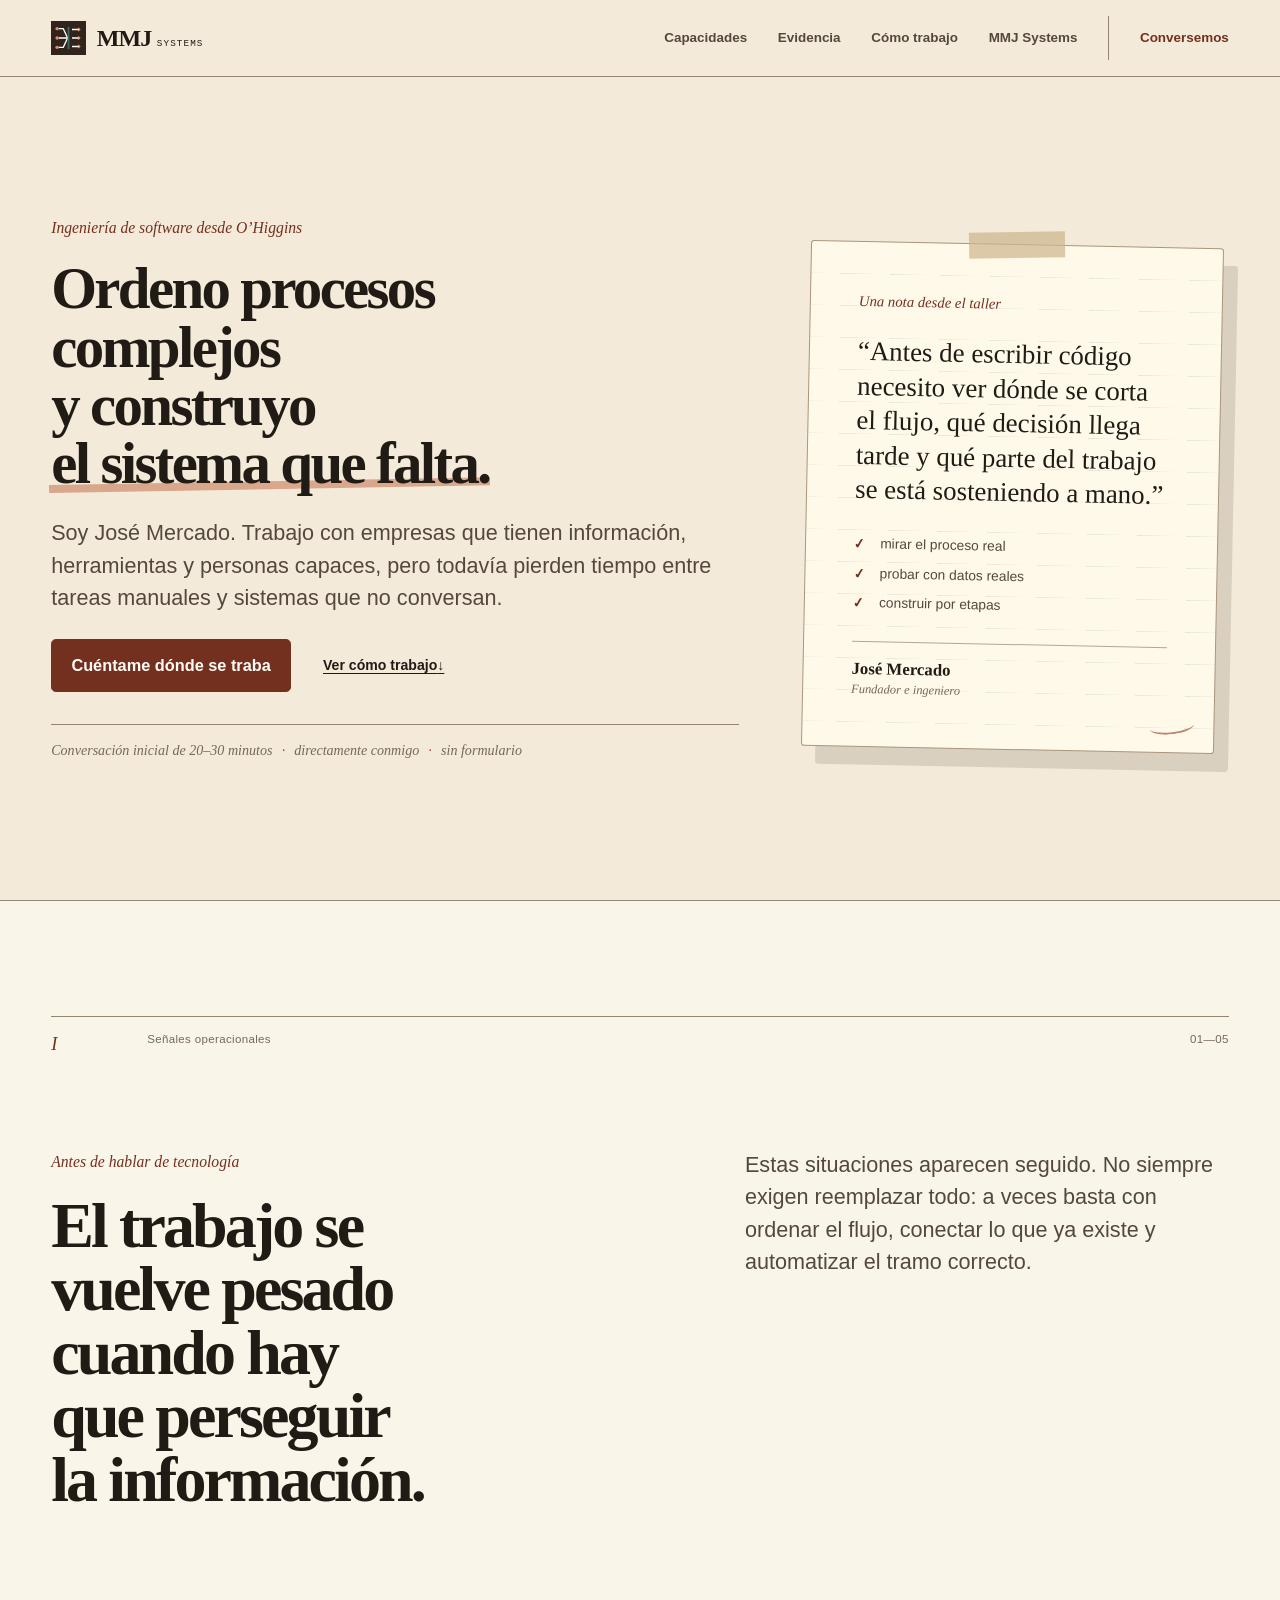
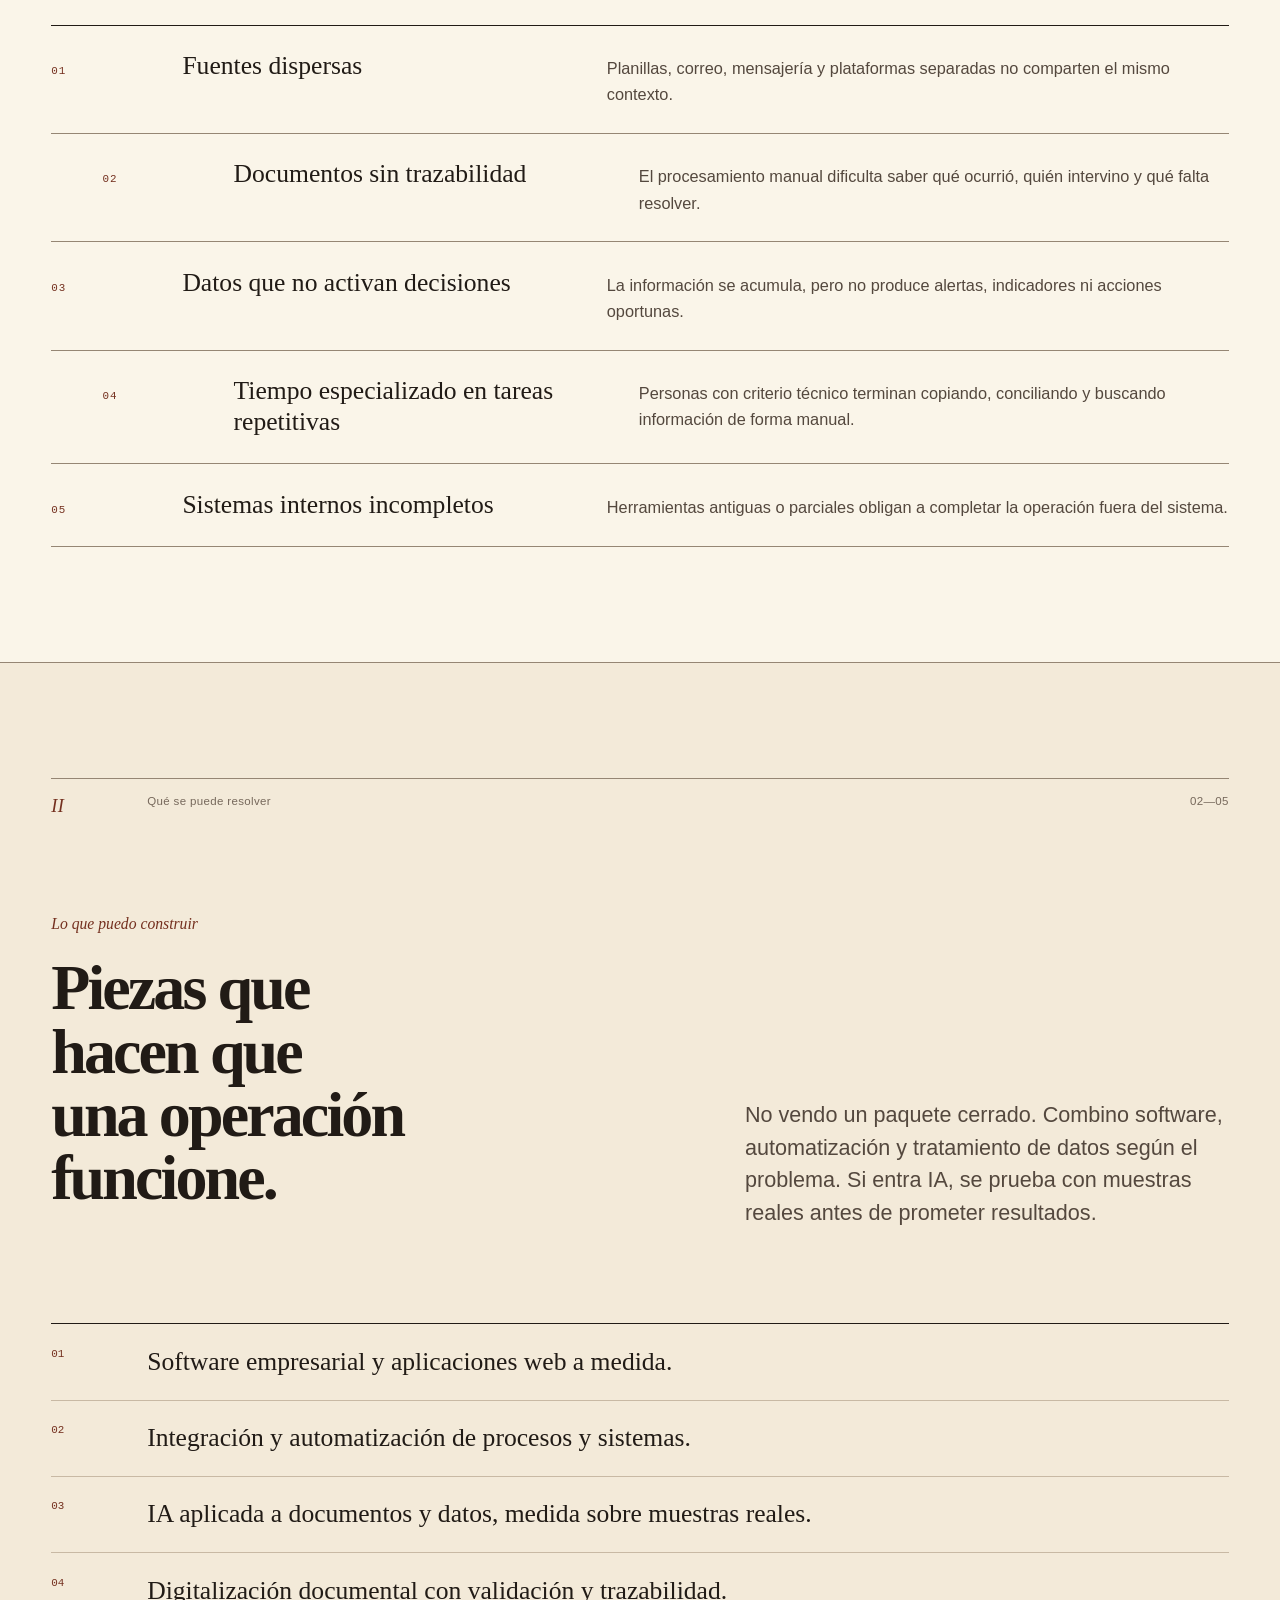
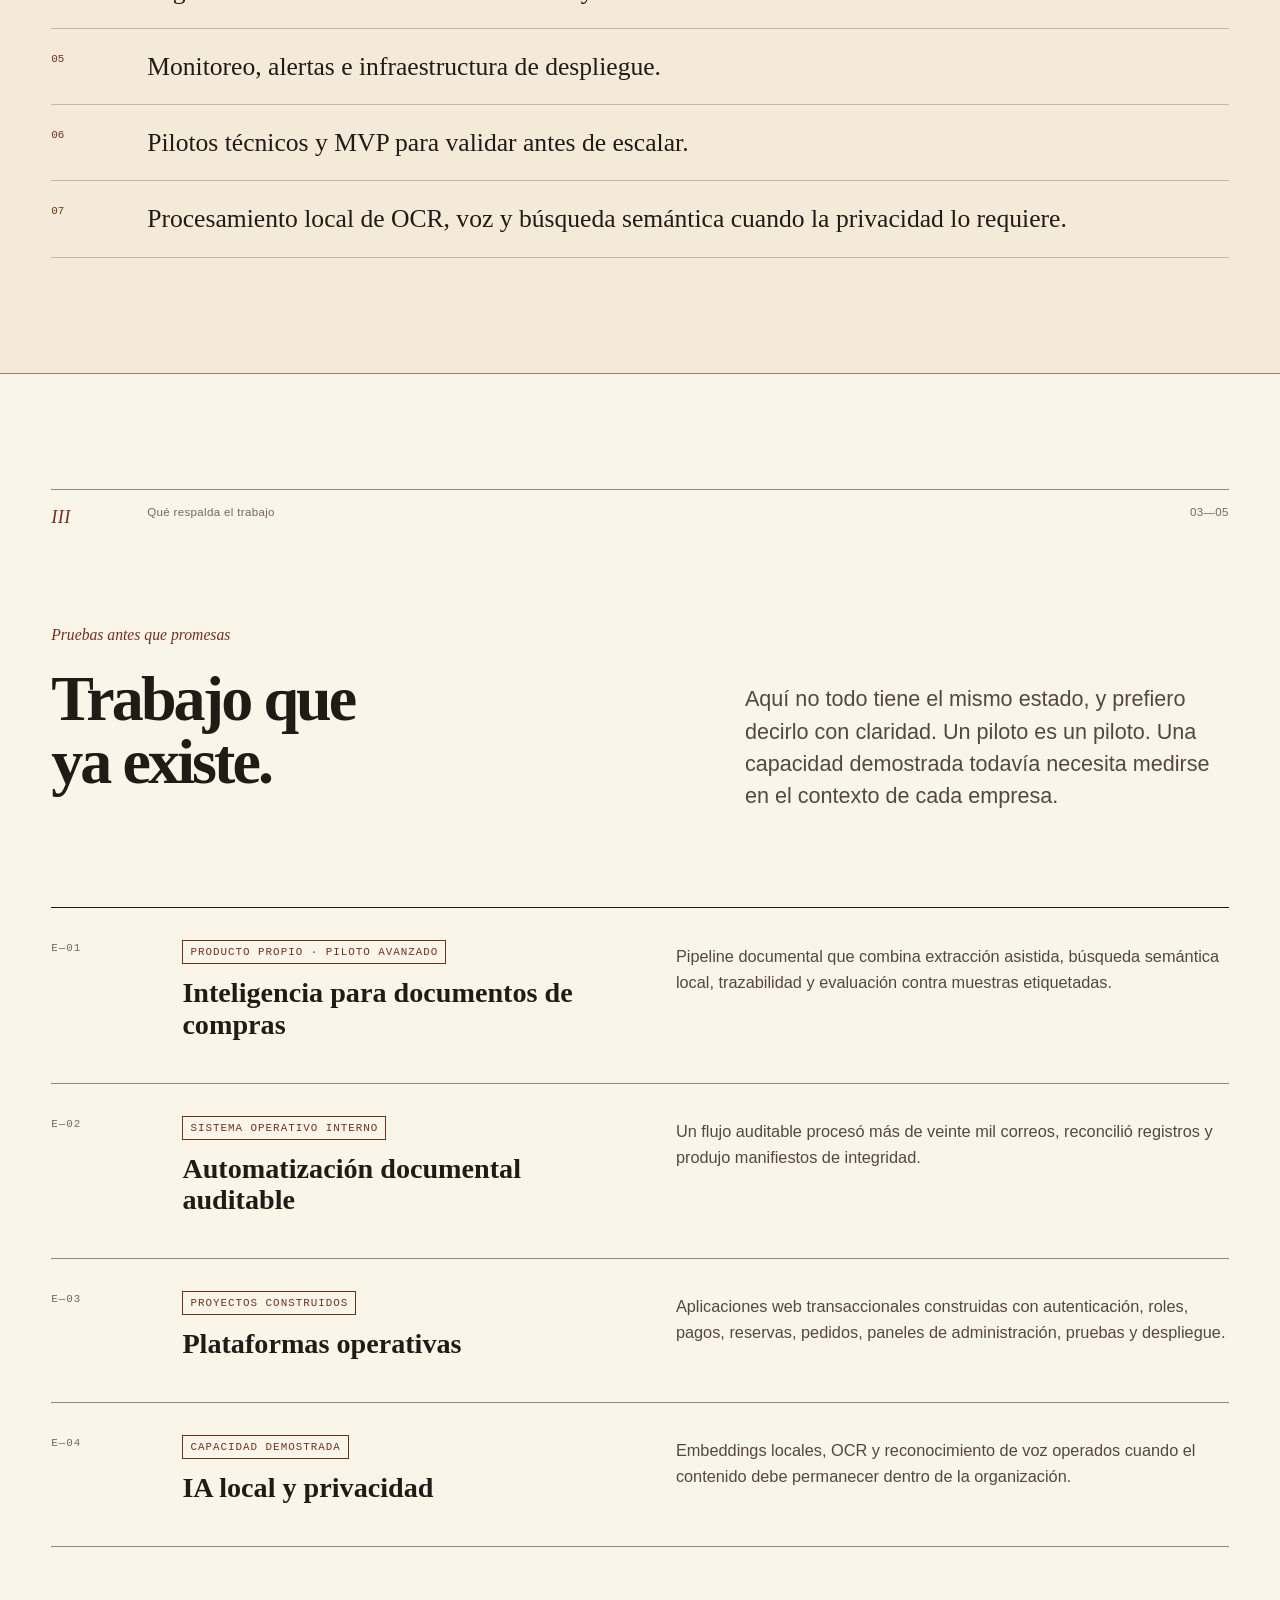
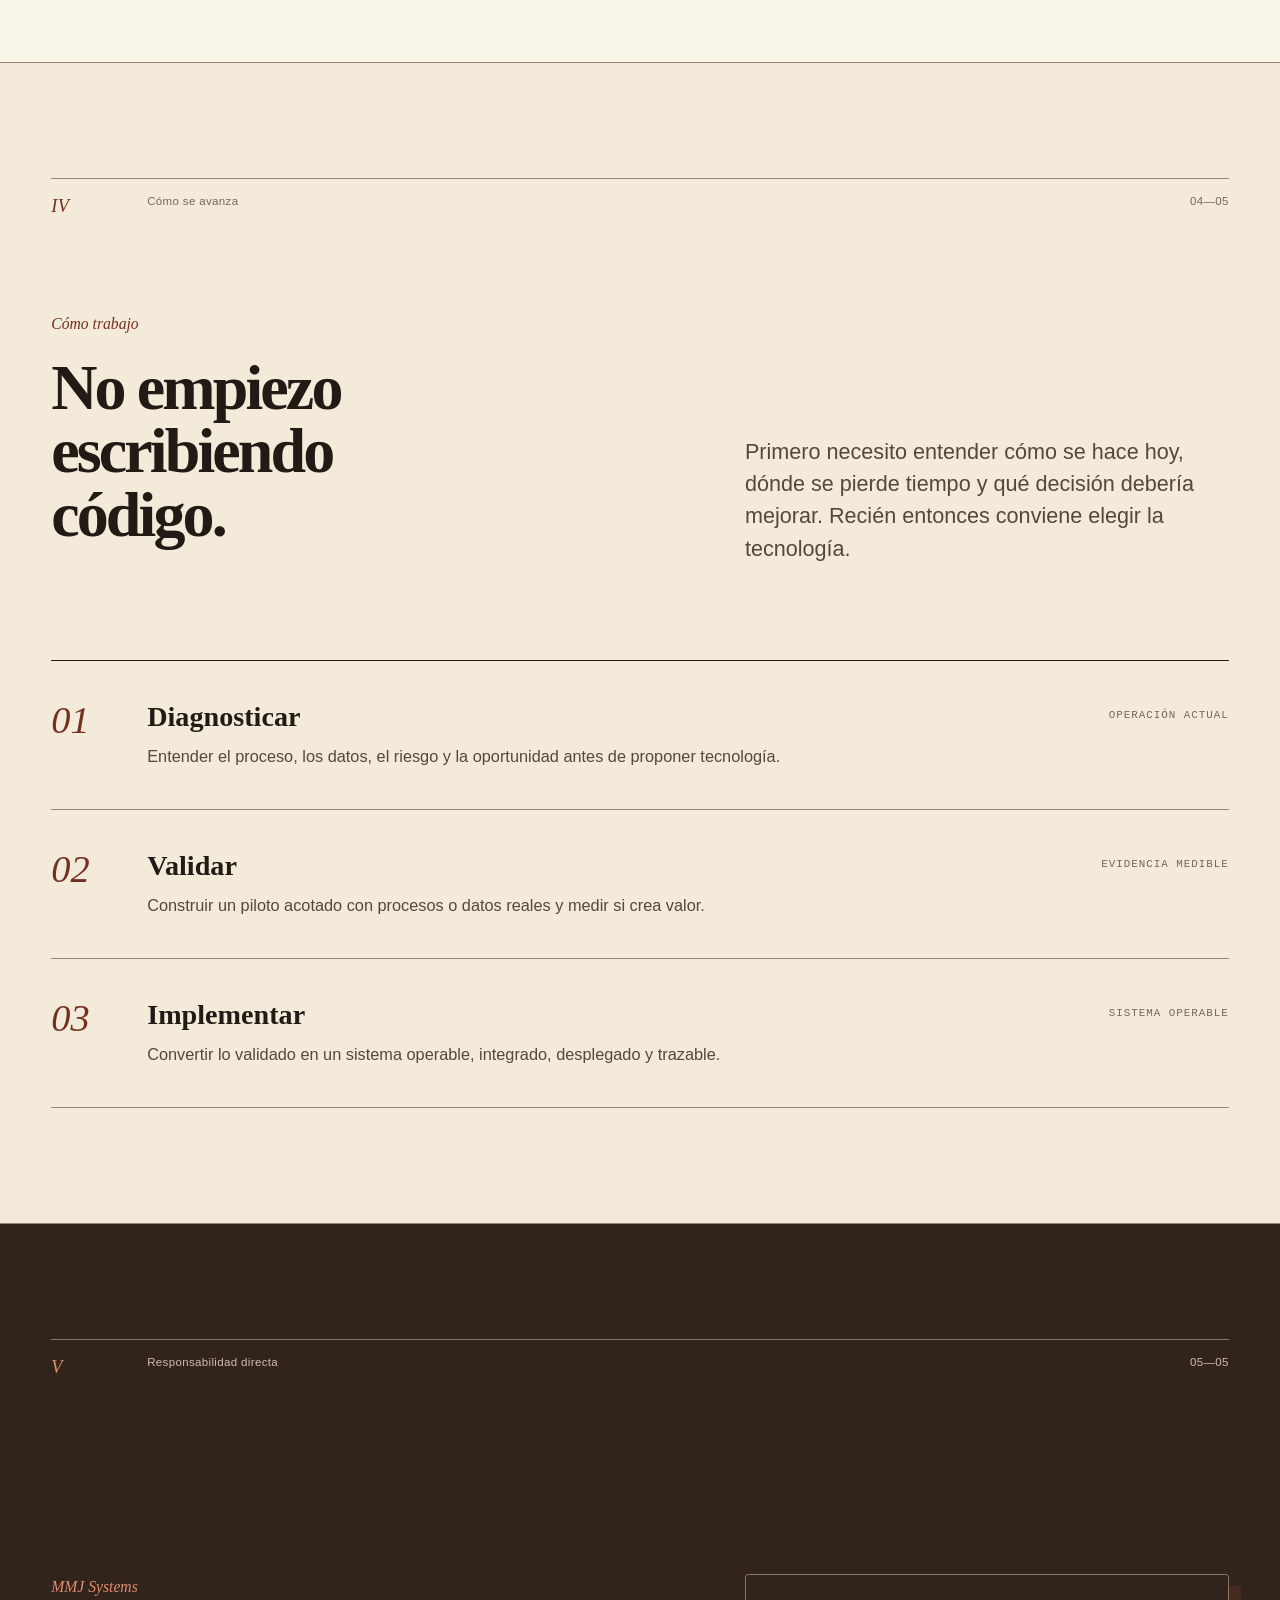
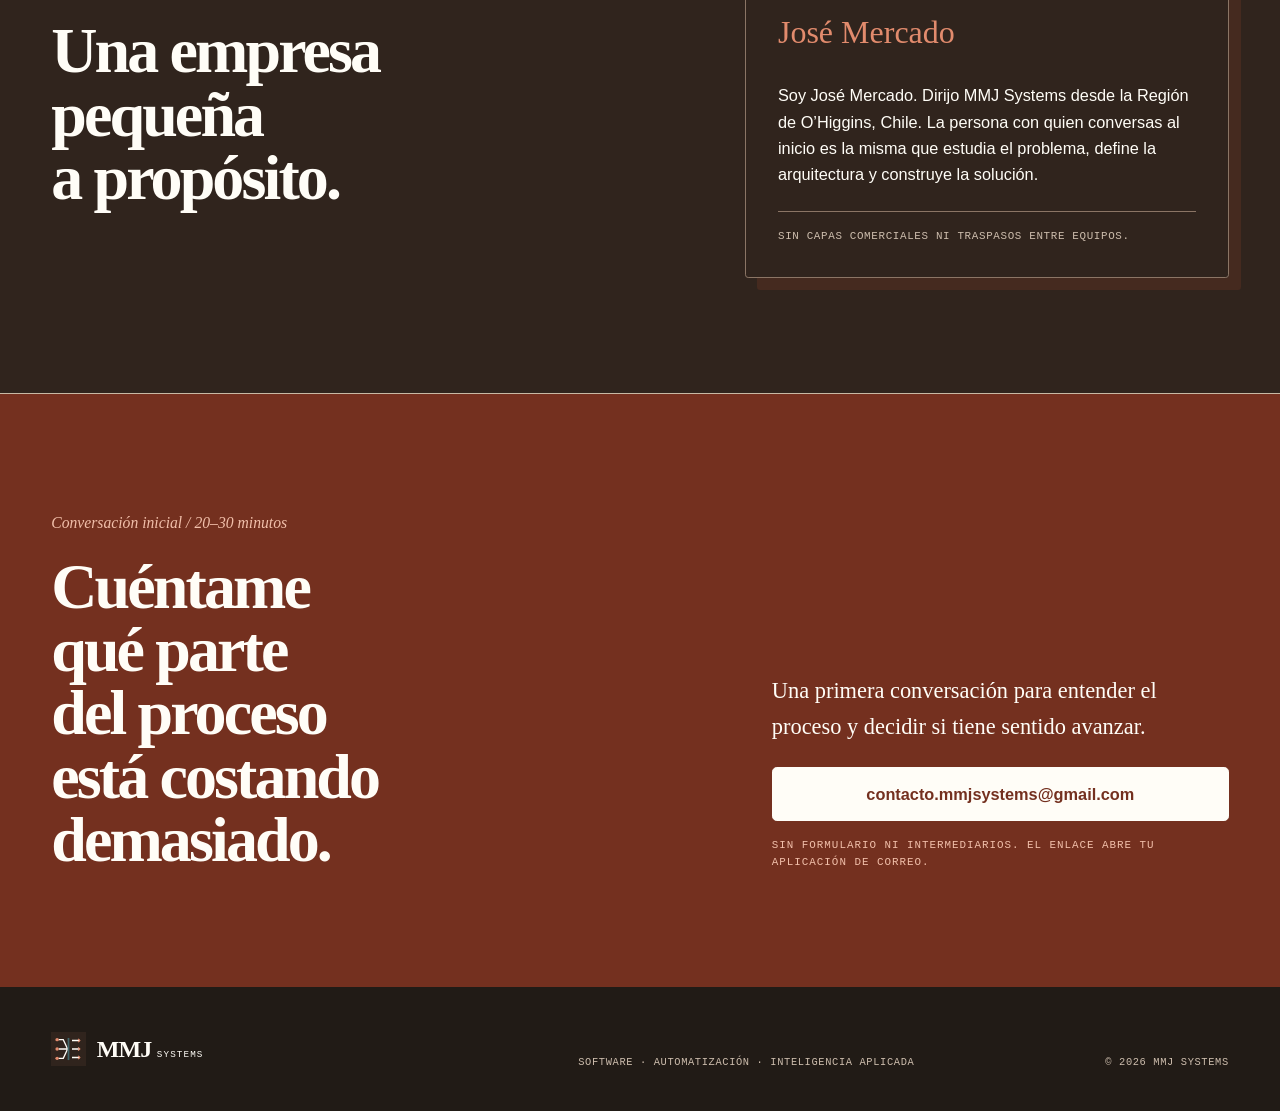
==== index.html @ b504c51b "Publish MMJ Systems website" ====
<!DOCTYPE html>
<html lang="es" class="no-js">
  <head>
    <meta charset="utf-8">
    <meta name="viewport" content="width=device-width, initial-scale=1">
    <title>MMJ Systems | De datos dispersos a sistemas operables</title>
    <meta
      name="description"
      content="MMJ Systems convierte procesos, datos y sistemas fragmentados en soluciones operativas confiables mediante software, automatización e inteligencia aplicada."
    >
    <meta name="robots" content="index,follow">
    <meta name="author" content="MMJ Systems">
    <link rel="canonical" href="https://ontos-2021.github.io/mmj-systems/">
    <meta name="color-scheme" content="light">
    <meta name="theme-color" content="#f3ead9">
    <meta property="og:type" content="website">
    <meta property="og:url" content="https://ontos-2021.github.io/mmj-systems/">
    <meta property="og:site_name" content="MMJ Systems">
    <meta property="og:locale" content="es_CL">
    <meta
      property="og:title"
      content="MMJ Systems | De datos dispersos a sistemas operables"
    >
    <meta
      property="og:description"
      content="Software, automatización e inteligencia aplicada para ganar control, trazabilidad y capacidad de decisión."
    >
    <link rel="icon" href="assets/favicon.svg" type="image/svg+xml">
    <link rel="stylesheet" href="styles.css">
    <script src="main.js" defer></script>
  </head>
  <body>
    <a class="skip-link" href="#contenido">Saltar al contenido</a>

    <header class="site-header">
      <div class="shell header-inner">
        <a class="brand" href="#inicio" aria-label="MMJ Systems, inicio">
          <img class="brand-mark" src="assets/mmj-mark.svg" alt="" width="40" height="40">
          <span class="brand-wordmark">
            <span>MMJ</span>
            <span class="brand-detail">Systems</span>
          </span>
        </a>
        <button
          class="menu-button"
          type="button"
          aria-expanded="false"
          aria-controls="navigation"
        >
          <span>Menú</span>
          <span class="menu-mark" aria-hidden="true"></span>
        </button>
        <nav class="site-nav" id="navigation" aria-label="Navegación principal">
          <a href="#capacidades">Capacidades</a>
          <a href="#evidencia">Evidencia</a>
          <a href="#proceso">Cómo trabajo</a>
          <a href="#responsabilidad">MMJ Systems</a>
          <a class="nav-contact" href="#contacto">Conversemos</a>
        </nav>
      </div>
    </header>

    <main id="contenido">
      <section
        class="hero ruled-section"
        id="inicio"
        aria-labelledby="hero-title"
      >
        <div class="shell hero-layout">
          <div class="hero-copy">
            <p class="kicker">Ingeniería de software desde O’Higgins</p>
            <h1 id="hero-title">
              Ordeno procesos complejos y construyo
              <span>el sistema que falta.</span>
            </h1>
            <p class="hero-lead">
              Soy José Mercado. Trabajo con empresas que tienen información,
              herramientas y personas capaces, pero todavía pierden tiempo entre
              tareas manuales y sistemas que no conversan.
            </p>
            <div class="actions">
              <a
                class="button button-primary"
                href="mailto:contacto.mmjsystems@gmail.com?subject=Conversaci%C3%B3n%20inicial%20con%20MMJ%20Systems"
                >Cuéntame dónde se traba</a
              >
              <a class="text-link" href="#proceso"
                >Ver cómo trabajo
                <span aria-hidden="true">↓</span></a
              >
            </div>
            <p class="hero-context">
              Conversación inicial de 20–30 minutos
              <span aria-hidden="true">·</span> directamente conmigo
              <span aria-hidden="true">·</span> sin formulario
            </p>
          </div>

          <aside class="work-note" aria-label="Nota de trabajo de José Mercado">
            <span class="note-tape" aria-hidden="true"></span>
            <p class="note-label">Una nota desde el taller</p>
            <blockquote>
              “Antes de escribir código necesito ver dónde se corta el flujo,
              qué decisión llega tarde y qué parte del trabajo se está sosteniendo
              a mano.”
            </blockquote>
            <ol class="note-steps">
              <li><span aria-hidden="true">✓</span> mirar el proceso real</li>
              <li><span aria-hidden="true">✓</span> probar con datos reales</li>
              <li><span aria-hidden="true">✓</span> construir por etapas</li>
            </ol>
            <footer>
              <strong>José Mercado</strong>
              <span>Fundador e ingeniero</span>
            </footer>
          </aside>
        </div>
      </section>

      <section
        class="friction ruled-section"
        id="problema"
        aria-labelledby="friction-title"
      >
        <div class="shell">
          <div class="section-index">
            <span>I</span><span>Señales operacionales</span><span>01—05</span>
          </div>
          <div class="intro-grid friction-intro">
            <div>
              <p class="kicker">Antes de hablar de tecnología</p>
              <h2 id="friction-title">
                El trabajo se vuelve pesado cuando hay que perseguir la
                información.
              </h2>
            </div>
            <p class="section-lead">
              Estas situaciones aparecen seguido. No siempre exigen reemplazar
              todo: a veces basta con ordenar el flujo, conectar lo que ya existe
              y automatizar el tramo correcto.
            </p>
          </div>
          <ol class="friction-list">
            <li>
              <span class="friction-number">01</span>
              <strong>Fuentes dispersas</strong>
              <p>
                Planillas, correo, mensajería y plataformas separadas no
                comparten el mismo contexto.
              </p>
            </li>
            <li>
              <span class="friction-number">02</span>
              <strong>Documentos sin trazabilidad</strong>
              <p>
                El procesamiento manual dificulta saber qué ocurrió, quién
                intervino y qué falta resolver.
              </p>
            </li>
            <li>
              <span class="friction-number">03</span>
              <strong>Datos que no activan decisiones</strong>
              <p>
                La información se acumula, pero no produce alertas, indicadores
                ni acciones oportunas.
              </p>
            </li>
            <li>
              <span class="friction-number">04</span>
              <strong>Tiempo especializado en tareas repetitivas</strong>
              <p>
                Personas con criterio técnico terminan copiando, conciliando y
                buscando información de forma manual.
              </p>
            </li>
            <li>
              <span class="friction-number">05</span>
              <strong>Sistemas internos incompletos</strong>
              <p>
                Herramientas antiguas o parciales obligan a completar la
                operación fuera del sistema.
              </p>
            </li>
          </ol>
        </div>
      </section>

      <section
        class="ruled-section"
        id="capacidades"
        aria-labelledby="capabilities-title"
      >
        <div class="shell">
          <div class="section-index">
            <span>II</span><span>Qué se puede resolver</span><span>02—05</span>
          </div>
          <div class="intro-grid">
            <div>
              <p class="kicker">Lo que puedo construir</p>
              <h2 id="capabilities-title">Piezas que hacen que una operación funcione.</h2>
            </div>
            <p class="section-lead">
              No vendo un paquete cerrado. Combino software, automatización y
              tratamiento de datos según el problema. Si entra IA, se prueba con
              muestras reales antes de prometer resultados.
            </p>
          </div>
          <ul class="capability-list">
            <li>
              <span>01</span
              ><strong
                >Software empresarial y aplicaciones web a medida.</strong
              >
            </li>
            <li>
              <span>02</span
              ><strong
                >Integración y automatización de procesos y sistemas.</strong
              >
            </li>
            <li>
              <span>03</span
              ><strong
                >IA aplicada a documentos y datos, medida sobre muestras
                reales.</strong
              >
            </li>
            <li>
              <span>04</span
              ><strong
                >Digitalización documental con validación y
                trazabilidad.</strong
              >
            </li>
            <li>
              <span>05</span
              ><strong
                >Monitoreo, alertas e infraestructura de despliegue.</strong
              >
            </li>
            <li>
              <span>06</span
              ><strong
                >Pilotos técnicos y MVP para validar antes de escalar.</strong
              >
            </li>
            <li>
              <span>07</span
              ><strong
                >Procesamiento local de OCR, voz y búsqueda semántica cuando la
                privacidad lo requiere.</strong
              >
            </li>
          </ul>
        </div>
      </section>

      <section
        class="evidence ruled-section"
        id="evidencia"
        aria-labelledby="evidence-title"
      >
        <div class="shell">
          <div class="section-index">
            <span>III</span><span>Qué respalda el trabajo</span
            ><span>03—05</span>
          </div>
          <div class="intro-grid">
            <div>
              <p class="kicker">Pruebas antes que promesas</p>
              <h2 id="evidence-title">Trabajo que ya existe.</h2>
            </div>
            <p class="section-lead">
              Aquí no todo tiene el mismo estado, y prefiero decirlo con claridad.
              Un piloto es un piloto. Una capacidad demostrada todavía necesita
              medirse en el contexto de cada empresa.
            </p>
          </div>

          <div class="evidence-list">
            <article class="evidence-item">
              <div class="evidence-number">E—01</div>
              <div>
                <p class="status">Producto propio · piloto avanzado</p>
                <h3>Inteligencia para documentos de compras</h3>
              </div>
              <p>
                Pipeline documental que combina extracción asistida, búsqueda
                semántica local, trazabilidad y evaluación contra muestras
                etiquetadas.
              </p>
            </article>
            <article class="evidence-item">
              <div class="evidence-number">E—02</div>
              <div>
                <p class="status">Sistema operativo interno</p>
                <h3>Automatización documental auditable</h3>
              </div>
              <p>
                Un flujo auditable procesó más de veinte mil correos, reconcilió
                registros y produjo manifiestos de integridad.
              </p>
            </article>
            <article class="evidence-item">
              <div class="evidence-number">E—03</div>
              <div>
                <p class="status">Proyectos construidos</p>
                <h3>Plataformas operativas</h3>
              </div>
              <p>
                Aplicaciones web transaccionales construidas con autenticación,
                roles, pagos, reservas, pedidos, paneles de administración,
                pruebas y despliegue.
              </p>
            </article>
            <article class="evidence-item">
              <div class="evidence-number">E—04</div>
              <div>
                <p class="status">Capacidad demostrada</p>
                <h3>IA local y privacidad</h3>
              </div>
              <p>
                Embeddings locales, OCR y reconocimiento de voz operados cuando
                el contenido debe permanecer dentro de la organización.
              </p>
            </article>
          </div>
        </div>
      </section>

      <section
        class="process ruled-section"
        id="proceso"
        aria-labelledby="process-title"
      >
        <div class="shell">
          <div class="section-index">
            <span>IV</span><span>Cómo se avanza</span><span>04—05</span>
          </div>
          <div class="intro-grid">
            <div>
              <p class="kicker">Cómo trabajo</p>
              <h2 id="process-title">No empiezo escribiendo código.</h2>
            </div>
            <p class="section-lead">
              Primero necesito entender cómo se hace hoy, dónde se pierde tiempo y
              qué decisión debería mejorar. Recién entonces conviene elegir la
              tecnología.
            </p>
          </div>
          <ol class="process-list">
            <li>
              <span class="process-num">01</span>
              <div>
                <h3>Diagnosticar</h3>
                <p>
                  Entender el proceso, los datos, el riesgo y la oportunidad
                  antes de proponer tecnología.
                </p>
              </div>
              <span class="process-output">Operación actual</span>
            </li>
            <li>
              <span class="process-num">02</span>
              <div>
                <h3>Validar</h3>
                <p>
                  Construir un piloto acotado con procesos o datos reales y
                  medir si crea valor.
                </p>
              </div>
              <span class="process-output">Evidencia medible</span>
            </li>
            <li>
              <span class="process-num">03</span>
              <div>
                <h3>Implementar</h3>
                <p>
                  Convertir lo validado en un sistema operable, integrado,
                  desplegado y trazable.
                </p>
              </div>
              <span class="process-output">Sistema operable</span>
            </li>
          </ol>
        </div>
      </section>

      <section
        class="accountability ruled-section"
        id="responsabilidad"
        aria-labelledby="accountability-title"
      >
        <div class="shell accountability-grid">
          <div class="section-index">
            <span>V</span><span>Responsabilidad directa</span
            ><span>05—05</span>
          </div>
          <div>
            <p class="kicker">MMJ Systems</p>
            <h2 id="accountability-title">Una empresa pequeña a propósito.</h2>
          </div>
          <div class="founder-note">
            <p class="founder-name">José Mercado</p>
            <p>
              Soy José Mercado. Dirijo MMJ Systems desde la Región de O’Higgins,
              Chile. La persona con quien conversas al inicio es la misma que
              estudia el problema, define la arquitectura y construye la solución.
            </p>
            <p class="founder-caption">
              Sin capas comerciales ni traspasos entre equipos.
            </p>
          </div>
        </div>
      </section>

      <section class="contact" id="contacto" aria-labelledby="contact-title">
        <div class="shell contact-grid">
          <div>
            <p class="kicker">Conversación inicial / 20–30 minutos</p>
            <h2 id="contact-title">
              Cuéntame qué parte del proceso está costando demasiado.
            </h2>
          </div>
          <div class="contact-action">
            <p>
              Una primera conversación para entender el proceso y decidir si
              tiene sentido avanzar.
            </p>
            <a
              class="button button-light"
              href="mailto:contacto.mmjsystems@gmail.com?subject=Conversaci%C3%B3n%20inicial%20con%20MMJ%20Systems"
              >contacto.mmjsystems@gmail.com</a
            >
            <p class="contact-note">
              Sin formulario ni intermediarios. El enlace abre tu aplicación de
              correo.
            </p>
          </div>
        </div>
      </section>
    </main>

    <footer class="site-footer">
      <div class="shell footer-grid">
        <a class="brand brand-footer" href="#inicio" aria-label="MMJ Systems, inicio">
          <img class="brand-mark" src="assets/mmj-mark.svg" alt="" width="40" height="40">
          <span class="brand-wordmark">
            <span>MMJ</span><span class="brand-detail">Systems</span>
          </span>
        </a>
        <p>Software · automatización · inteligencia aplicada</p>
        <p>© <span data-year>2026</span> MMJ Systems</p>
      </div>
    </footer>
  </body>
</html>
---- styles.css ----
:root {
  --paper: #f3ead9;
  --paper-light: #faf5e9;
  --ink: #211b16;
  --ink-soft: #54483e;
  --muted: #76685b;
  --line: #c8b9a4;
  --line-dark: #958674;
  --clay: #a64327;
  --clay-dark: #74301f;
  --coffee: #30241d;
  --mineral: #42676a;
  --white: #fffdf7;
  --serif: Charter, "Iowan Old Style", "Palatino Linotype", Georgia, serif;
  --sans: "Helvetica Neue", Helvetica, Arial, sans-serif;
  --mono: "SFMono-Regular", Consolas, "Liberation Mono", monospace;
  --gutter: clamp(1rem, 4vw, 4rem);
  --section-space: clamp(4.5rem, 9vw, 9rem);
  --max-width: 90rem;
  --focus: #006b75;
}

*,
*::before,
*::after {
  box-sizing: border-box;
}
html {
  scroll-behavior: smooth;
  background: var(--paper);
}
body {
  margin: 0;
  color: var(--ink);
  background: var(--paper);
  font-family: var(--sans);
  font-size: 1.02rem;
  line-height: 1.6;
}
a {
  color: inherit;
  text-decoration-thickness: 0.08em;
  text-underline-offset: 0.22em;
}
button {
  color: inherit;
  font: inherit;
}
:focus-visible {
  outline: 3px solid var(--focus);
  outline-offset: 4px;
}
.skip-link {
  position: fixed;
  top: 0.75rem;
  left: 0.75rem;
  z-index: 100;
  padding: 0.75rem 1rem;
  background: var(--ink);
  color: var(--white);
  transform: translateY(-160%);
}
.skip-link:focus {
  transform: translateY(0);
}
.shell {
  width: min(100%, var(--max-width));
  margin-inline: auto;
  padding-inline: var(--gutter);
}
.site-header {
  position: sticky;
  top: 0;
  z-index: 20;
  color: var(--ink);
  background: var(--paper);
  border-bottom: 1px solid var(--line-dark);
}
.header-inner {
  display: grid;
  grid-template-columns: auto 1fr;
  align-items: center;
  min-height: 4.75rem;
}
.brand {
  display: inline-flex;
  align-items: center;
  gap: 0.7rem;
  width: fit-content;
  min-height: 44px;
  font-family: var(--serif);
  font-size: 1.5rem;
  font-weight: 700;
  letter-spacing: -0.04em;
  text-decoration: none;
}
.brand-mark {
  display: block;
  width: 2.15rem;
  height: 2.15rem;
  flex: none;
}
.brand-wordmark {
  display: inline-flex;
  align-items: baseline;
  gap: 0.35rem;
}
.brand-detail {
  font-family: var(--mono);
  font-size: 0.58rem;
  font-weight: 500;
  letter-spacing: 0.12em;
  text-transform: uppercase;
}
.site-nav {
  display: flex;
  justify-content: flex-end;
  align-items: stretch;
  gap: clamp(1.25rem, 2.4vw, 2.75rem);
}
.site-nav a {
  display: inline-flex;
  align-items: center;
  min-height: 44px;
  color: var(--ink-soft);
  font-size: 0.84rem;
  font-weight: 600;
  text-decoration: none;
}
.site-nav a:hover {
  color: var(--clay-dark);
}
.site-nav .nav-contact {
  border-left: 1px solid var(--line-dark);
  padding-left: clamp(1.25rem, 2.4vw, 2.75rem);
  color: var(--clay-dark);
}
.menu-button {
  display: none;
  min-width: 44px;
  min-height: 44px;
  border: 1px solid var(--ink);
  background: transparent;
}
.ruled-section {
  position: relative;
  padding-block: var(--section-space);
  border-bottom: 1px solid var(--line-dark);
}
.ruled-section::before,
.ruled-section::after {
  display: none;
}
.kicker,
.section-index,
.status,
.evidence-number,
.friction-number,
.process-output,
.contact-note {
  font-family: var(--mono);
  font-size: 0.68rem;
  letter-spacing: 0.09em;
  text-transform: uppercase;
}
.kicker {
  margin: 0 0 1.25rem;
  color: var(--clay-dark);
  font-family: var(--serif);
  font-size: 0.98rem;
  font-style: italic;
  letter-spacing: 0;
  text-transform: none;
}
h1,
h2,
h3,
p {
  margin-top: 0;
}
h1,
h2 {
  margin-bottom: 1.5rem;
  font-family: var(--serif);
  font-weight: 600;
  letter-spacing: -0.045em;
  line-height: 0.99;
  text-wrap: balance;
}
h1 {
  max-width: 15ch;
  font-size: clamp(3.15rem, 4.6vw, 5.3rem);
}
h1 span {
  position: relative;
  z-index: 0;
  white-space: nowrap;
}
h1 span::after {
  content: "";
  position: absolute;
  z-index: -1;
  left: -0.03em;
  right: -0.02em;
  bottom: 0.05em;
  height: 0.14em;
  background: #d8a78c;
  transform: rotate(-1deg);
  transform-origin: left center;
}
h2 {
  max-width: 13ch;
  font-size: clamp(2.65rem, 5vw, 5.3rem);
}
h3 {
  margin-bottom: 0.65rem;
  font-family: var(--serif);
  font-size: clamp(1.45rem, 2.2vw, 2rem);
  line-height: 1.12;
}
.hero {
  min-height: calc(100vh - 4.75rem);
  min-height: calc(100svh - 4.75rem);
  display: flex;
  align-items: center;
  padding-block: clamp(2.5rem, 5vh, 4rem);
}
.hero-layout {
  display: grid;
  grid-template-columns: minmax(0, 1.25fr) minmax(20rem, 0.75fr);
  gap: clamp(3rem, 6vw, 6rem);
  align-items: center;
}
.hero-lead,
.section-lead {
  max-width: 42rem;
  color: var(--ink-soft);
  font-size: clamp(1.1rem, 1.7vw, 1.35rem);
  line-height: 1.5;
}
.actions {
  display: flex;
  flex-wrap: wrap;
  align-items: center;
  gap: 1.25rem 2rem;
  margin-top: 1.5rem;
}
.button {
  display: inline-flex;
  align-items: center;
  justify-content: center;
  min-height: 48px;
  padding: 0.8rem 1.2rem;
  border: 1px solid currentColor;
  border-radius: 0.3rem;
  font-weight: 700;
  text-decoration: none;
}
.button-primary {
  border-color: var(--clay-dark);
  background: var(--clay-dark);
  color: var(--white);
}
.button-primary:hover {
  background: var(--coffee);
}
.text-link {
  display: inline-flex;
  align-items: center;
  min-height: 44px;
  font-size: 0.88rem;
  font-weight: 700;
}
.hero-context {
  max-width: 43rem;
  margin: clamp(1.8rem, 3.5vh, 2.6rem) 0 0;
  padding-top: 0.9rem;
  border-top: 1px solid var(--line-dark);
  color: var(--muted);
  font-family: var(--serif);
  font-size: 0.88rem;
  font-style: italic;
}
.hero-context span {
  margin-inline: 0.35rem;
  color: var(--clay);
}
.work-note {
  position: relative;
  width: min(100%, 26rem);
  justify-self: end;
  margin: 1rem 0.6rem 0 0;
  padding: clamp(2rem, 4vw, 3rem);
  border: 1px solid #aa967d;
  border-radius: 0.2rem;
  background-color: #fff9ea;
  background-image: repeating-linear-gradient(
    to bottom,
    transparent 0,
    transparent 1.95rem,
    rgba(66, 103, 106, 0.13) 2rem
  );
  box-shadow: 0.9rem 1.1rem 0 rgba(48, 36, 29, 0.13);
  transform: rotate(1.15deg);
}
.work-note::after {
  content: "";
  position: absolute;
  right: 1.2rem;
  bottom: 1.1rem;
  width: 2.8rem;
  height: 1rem;
  border-bottom: 2px solid var(--clay);
  border-radius: 50%;
  transform: rotate(-8deg);
  opacity: 0.65;
}
.note-tape {
  position: absolute;
  top: -0.8rem;
  left: 50%;
  width: 6rem;
  height: 1.65rem;
  background: rgba(205, 184, 142, 0.72);
  transform: translateX(-50%) rotate(-2deg);
}
.note-label {
  margin-bottom: 1.3rem;
  color: var(--clay-dark);
  font-family: var(--serif);
  font-size: 0.92rem;
  font-style: italic;
}
.work-note blockquote {
  margin: 0;
  font-family: var(--serif);
  font-size: clamp(1.5rem, 2.1vw, 2rem);
  font-weight: 500;
  line-height: 1.28;
}
.note-steps {
  display: grid;
  gap: 0.45rem;
  margin: 1.7rem 0;
  padding: 0;
  color: var(--ink-soft);
  font-size: 0.86rem;
  list-style: none;
}
.note-steps span {
  display: inline-block;
  width: 1.4rem;
  color: var(--clay-dark);
  font-weight: 700;
  transform: rotate(-7deg);
}
.work-note footer {
  display: flex;
  flex-direction: column;
  padding-top: 1rem;
  border-top: 1px solid rgba(149, 134, 116, 0.72);
  font-family: var(--serif);
  line-height: 1.35;
}
.work-note footer strong {
  font-size: 1.05rem;
}
.work-note footer span {
  color: var(--muted);
  font-size: 0.78rem;
  font-style: italic;
}
.section-index {
  display: grid;
  grid-template-columns: 5rem 1fr auto;
  gap: 1rem;
  margin-bottom: clamp(3rem, 7vw, 6.5rem);
  padding-top: 0.8rem;
  border-top: 1px solid var(--line-dark);
  color: var(--muted);
  font-family: var(--sans);
  font-size: 0.72rem;
  letter-spacing: 0.03em;
  text-transform: none;
}
.section-index span:first-child {
  color: var(--clay-dark);
  font-family: var(--serif);
  font-size: 1.15rem;
  font-style: italic;
}
.intro-grid {
  display: grid;
  grid-template-columns: minmax(0, 1.1fr) minmax(20rem, 0.9fr);
  gap: clamp(2rem, 8vw, 9rem);
  align-items: end;
  margin-bottom: clamp(3rem, 7vw, 6rem);
}
.intro-grid .section-lead {
  margin-bottom: 0.3rem;
}
.friction {
  background: var(--paper-light);
}
.friction-intro {
  align-items: start;
}
.friction-list {
  margin: 0;
  padding: 0;
  border-top: 1px solid var(--ink);
  list-style: none;
}
.friction-list li {
  display: grid;
  grid-template-columns: 5rem minmax(15rem, 0.75fr) minmax(20rem, 1.25fr);
  gap: clamp(1.5rem, 4vw, 5rem);
  align-items: baseline;
  padding: 1.6rem 0;
  border-bottom: 1px solid var(--line-dark);
}
.friction-list li:nth-child(even) {
  padding-left: clamp(0rem, 4vw, 4rem);
}
.friction-number {
  color: var(--clay-dark);
}
.friction-list strong {
  font-family: var(--serif);
  font-size: clamp(1.3rem, 2vw, 1.8rem);
  font-weight: 500;
  line-height: 1.2;
}
.friction-list p {
  max-width: 44rem;
  margin: 0;
  color: var(--ink-soft);
}
.capability-list {
  margin: 0;
  padding: 0;
  border-top: 1px solid var(--ink);
  list-style: none;
}
.capability-list li {
  display: grid;
  grid-template-columns: 5rem 1fr;
  gap: 1rem;
  padding: 1.35rem 0;
  border-bottom: 1px solid var(--line);
}
.capability-list span {
  color: var(--clay-dark);
  font-family: var(--mono);
  font-size: 0.68rem;
}
.capability-list strong {
  max-width: 62rem;
  font-family: var(--serif);
  font-size: clamp(1.25rem, 2vw, 1.8rem);
  font-weight: 500;
  line-height: 1.25;
}
.evidence {
  background: var(--paper-light);
}
.evidence-list {
  border-top: 1px solid var(--ink);
}
.evidence-item {
  display: grid;
  grid-template-columns: 5rem minmax(15rem, 0.8fr) minmax(18rem, 1fr);
  gap: clamp(1.5rem, 4vw, 5rem);
  padding: 2rem 0;
  border-bottom: 1px solid var(--line-dark);
}
.evidence-item > p {
  max-width: 44rem;
  margin: 0.15rem 0 0;
  color: var(--ink-soft);
}
.evidence-number {
  color: var(--muted);
}
.status {
  width: fit-content;
  margin-bottom: 0.8rem;
  padding: 0.25rem 0.45rem;
  border: 1px solid var(--clay-dark);
  color: var(--clay-dark);
  line-height: 1.3;
}
.process-list {
  margin: 0;
  padding: 0;
  border-top: 1px solid var(--ink);
  list-style: none;
}
.process-list li {
  display: grid;
  grid-template-columns: 5rem 1fr 12rem;
  gap: 1rem;
  align-items: start;
  padding: 2.5rem 0;
  border-bottom: 1px solid var(--line-dark);
}
.process-list p {
  max-width: 45rem;
  margin-bottom: 0;
  color: var(--ink-soft);
}
.process-num {
  color: var(--clay-dark);
  font-family: var(--serif);
  font-size: 2.4rem;
  font-style: italic;
  line-height: 1;
}
.process-output {
  justify-self: end;
  padding-top: 0.4rem;
  color: var(--muted);
}
.accountability {
  color: var(--white);
  background: var(--coffee);
  border-bottom-color: var(--line);
}
.accountability::before,
.accountability::after {
  background: #5a493e;
}
.accountability .section-index {
  grid-column: 1 / -1;
  border-color: #8b7565;
  color: #cdbdad;
}
.accountability .section-index span:first-child,
.accountability .kicker {
  color: #e28b6d;
}
.accountability-grid {
  display: grid;
  grid-template-columns: 1.1fr 0.9fr;
  gap: clamp(3rem, 8vw, 9rem);
}
.founder-note {
  align-self: end;
  padding: 2rem;
  border: 1px solid #8b7565;
  border-radius: 0.2rem;
  box-shadow: 0.75rem 0.75rem 0 rgba(166, 67, 39, 0.18);
}
.founder-name {
  margin-bottom: 1.5rem;
  color: #e28b6d;
  font-family: var(--serif);
  font-size: 2rem;
}
.founder-caption {
  margin: 1.5rem 0 0;
  padding-top: 1rem;
  border-top: 1px solid #8b7565;
  color: #cdbdad;
  font-family: var(--mono);
  font-size: 0.68rem;
  letter-spacing: 0.06em;
  text-transform: uppercase;
}
.contact {
  padding-block: var(--section-space);
  color: var(--white);
  background: var(--clay-dark);
}
.contact-grid {
  display: grid;
  grid-template-columns: 1.15fr 0.85fr;
  gap: clamp(3rem, 8vw, 9rem);
  align-items: end;
}
.contact h2 {
  margin-bottom: 0;
}
.contact .kicker {
  color: #f1bfaa;
}
.contact-action > p:first-child {
  max-width: 34rem;
  font-family: var(--serif);
  font-size: 1.4rem;
}
.button-light {
  width: 100%;
  border-color: var(--white);
  background: var(--white);
  color: var(--clay-dark);
  overflow-wrap: anywhere;
}
.button-light:hover {
  background: var(--paper);
  color: var(--ink);
}
.contact-note {
  margin: 1rem 0 0;
  color: #f1bfaa;
}
.site-footer {
  padding-block: 2.5rem;
  color: #cdbdad;
  background: var(--ink);
}
.footer-grid {
  display: grid;
  grid-template-columns: 1fr 1fr auto;
  gap: 2rem;
  align-items: end;
}
.footer-grid p {
  margin: 0;
  font-family: var(--mono);
  font-size: 0.65rem;
  letter-spacing: 0.06em;
  text-transform: uppercase;
}
.brand-footer {
  color: var(--white);
}

@media (max-width: 56rem) {
  .hero-layout,
  .intro-grid,
  .accountability-grid,
  .contact-grid {
    grid-template-columns: 1fr;
  }
  .hero {
    min-height: 0;
  }
  .work-note {
    width: min(100%, 38rem);
    justify-self: start;
  }
  .intro-grid {
    gap: 1rem;
  }
  .section-lead {
    max-width: 48rem;
  }
  .accountability .section-index {
    grid-column: auto;
  }
  .accountability-grid .section-index {
    grid-column: 1;
  }
}

@media (max-width: 48rem) {
  :root {
    --gutter: 1rem;
    --section-space: 4.5rem;
  }
  .header-inner {
    grid-template-columns: 1fr auto;
    min-height: 4.5rem;
  }
  .js .menu-button {
    display: inline-flex;
    justify-content: center;
    align-items: center;
    gap: 0.6rem;
    padding-inline: 0.75rem;
  }
  .menu-mark {
    position: relative;
    width: 14px;
    height: 10px;
    border-top: 1px solid;
    border-bottom: 1px solid;
  }
  .js .site-nav {
    display: none;
    grid-column: 1 / -1;
    padding: 0.75rem 0 1rem;
    border-top: 1px solid var(--line);
  }
  .js .site-nav[data-open] {
    display: grid;
  }
  .site-nav {
    grid-column: 1 / -1;
    display: grid;
    gap: 0;
    width: 100%;
    padding-bottom: 0.75rem;
  }
  .site-nav a {
    min-height: 48px;
    border-bottom: 1px solid var(--line);
  }
  .site-nav .nav-contact {
    border-left: 0;
    padding-left: 0;
  }
  .hero-layout {
    gap: 3rem;
  }
  h1 {
    font-size: clamp(3rem, 15vw, 4.4rem);
  }
  h2 {
    font-size: clamp(2.65rem, 13vw, 4rem);
  }
  h1 span {
    white-space: normal;
  }
  h1 span::after {
    display: none;
  }
  .work-note {
    width: calc(100% - 8px);
    margin-right: 8px;
    padding: 1.6rem;
    box-shadow: 8px 8px 0 rgba(48, 36, 29, 0.13);
    transform: rotate(0.6deg);
  }
  .work-note blockquote {
    font-size: 1.55rem;
  }
  .section-index {
    grid-template-columns: 2.5rem 1fr;
  }
  .section-index span:last-child {
    display: none;
  }
  .capability-list li {
    grid-template-columns: 2.5rem 1fr;
  }
  .friction-list li {
    grid-template-columns: 2.5rem 1fr;
    gap: 1rem;
    padding-left: 0;
  }
  .friction-list p {
    grid-column: 2;
  }
  .evidence-item {
    grid-template-columns: 2.5rem 1fr;
    gap: 1rem;
  }
  .evidence-item > p {
    grid-column: 2;
  }
  .process-list li {
    grid-template-columns: 3rem 1fr;
  }
  .process-output {
    grid-column: 2;
    justify-self: start;
  }
  .founder-note {
    padding: 1.25rem;
  }
  .footer-grid {
    grid-template-columns: 1fr;
  }
  .actions .button {
    width: 100%;
  }
}

@media (prefers-reduced-motion: reduce) {
  html {
    scroll-behavior: auto;
  }
  *,
  *::before,
  *::after {
    animation-duration: 0.01ms !important;
    animation-iteration-count: 1 !important;
    transition-duration: 0.01ms !important;
  }
}
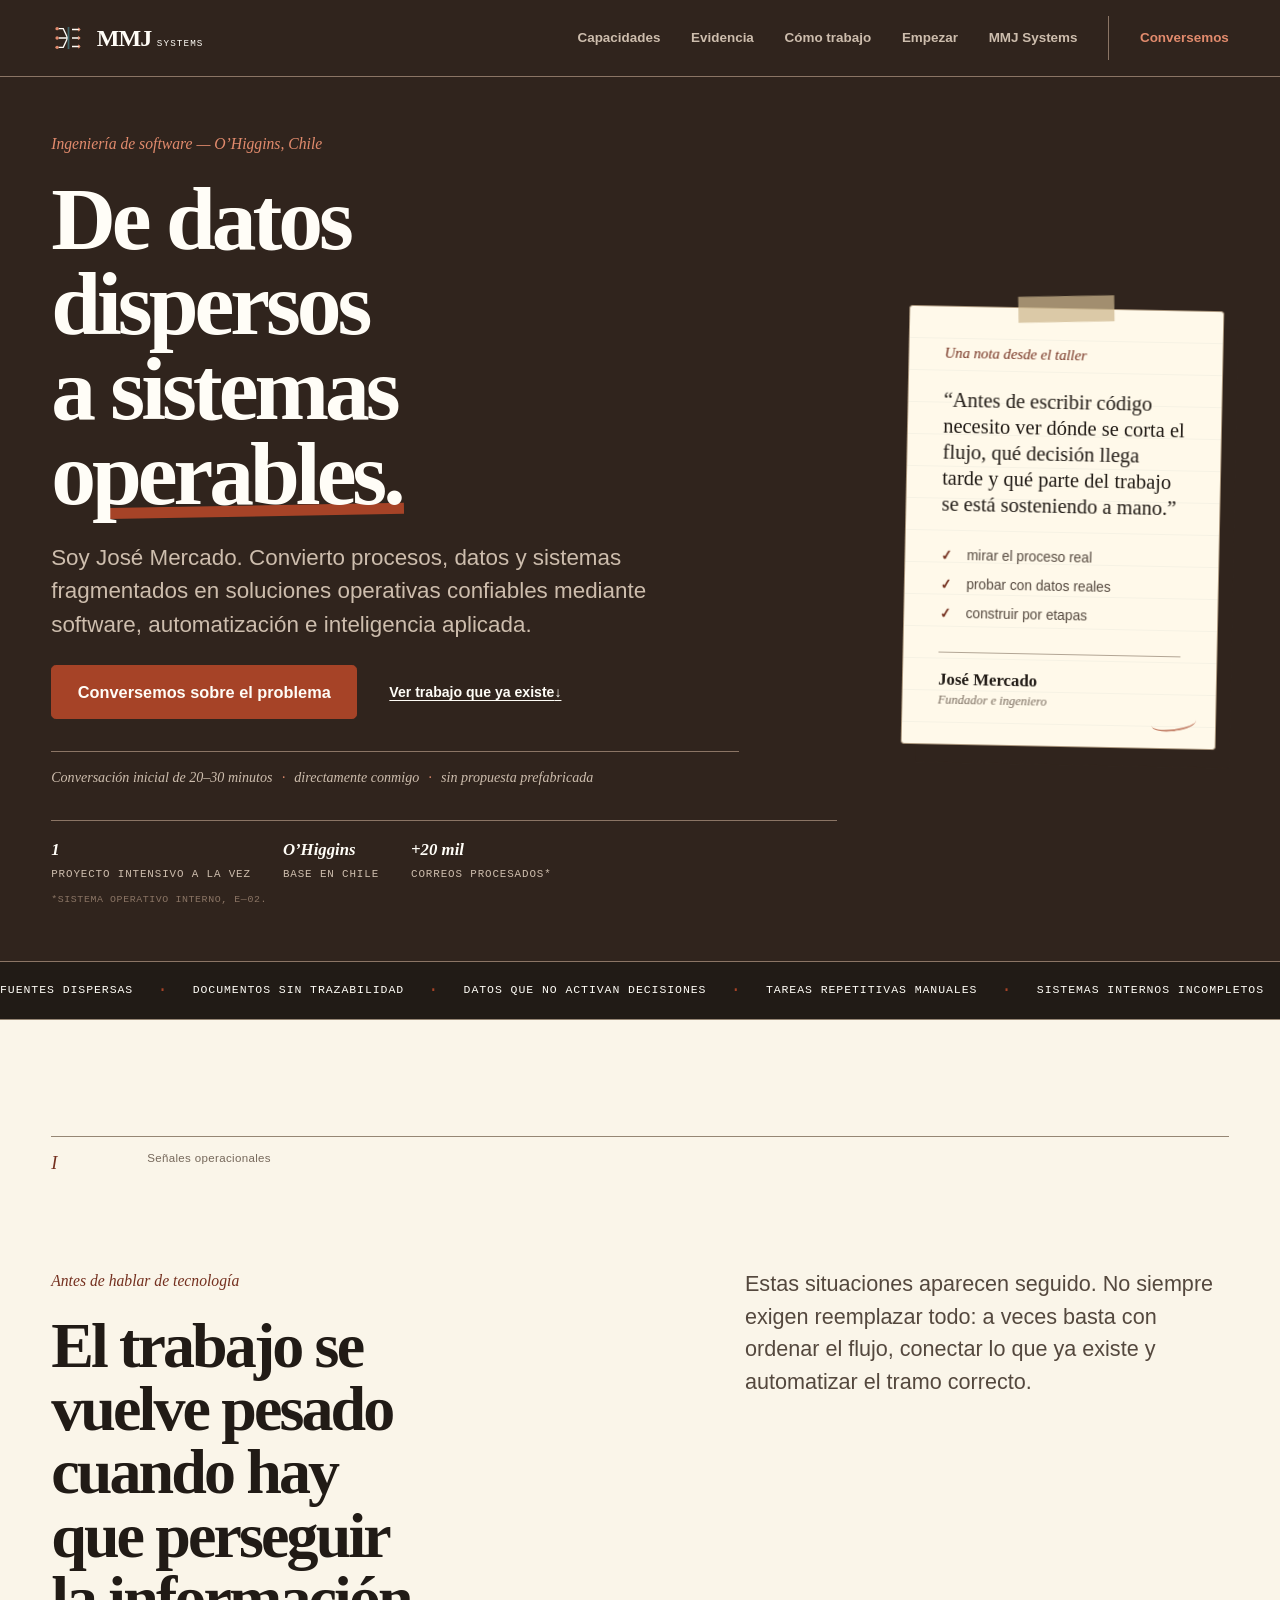
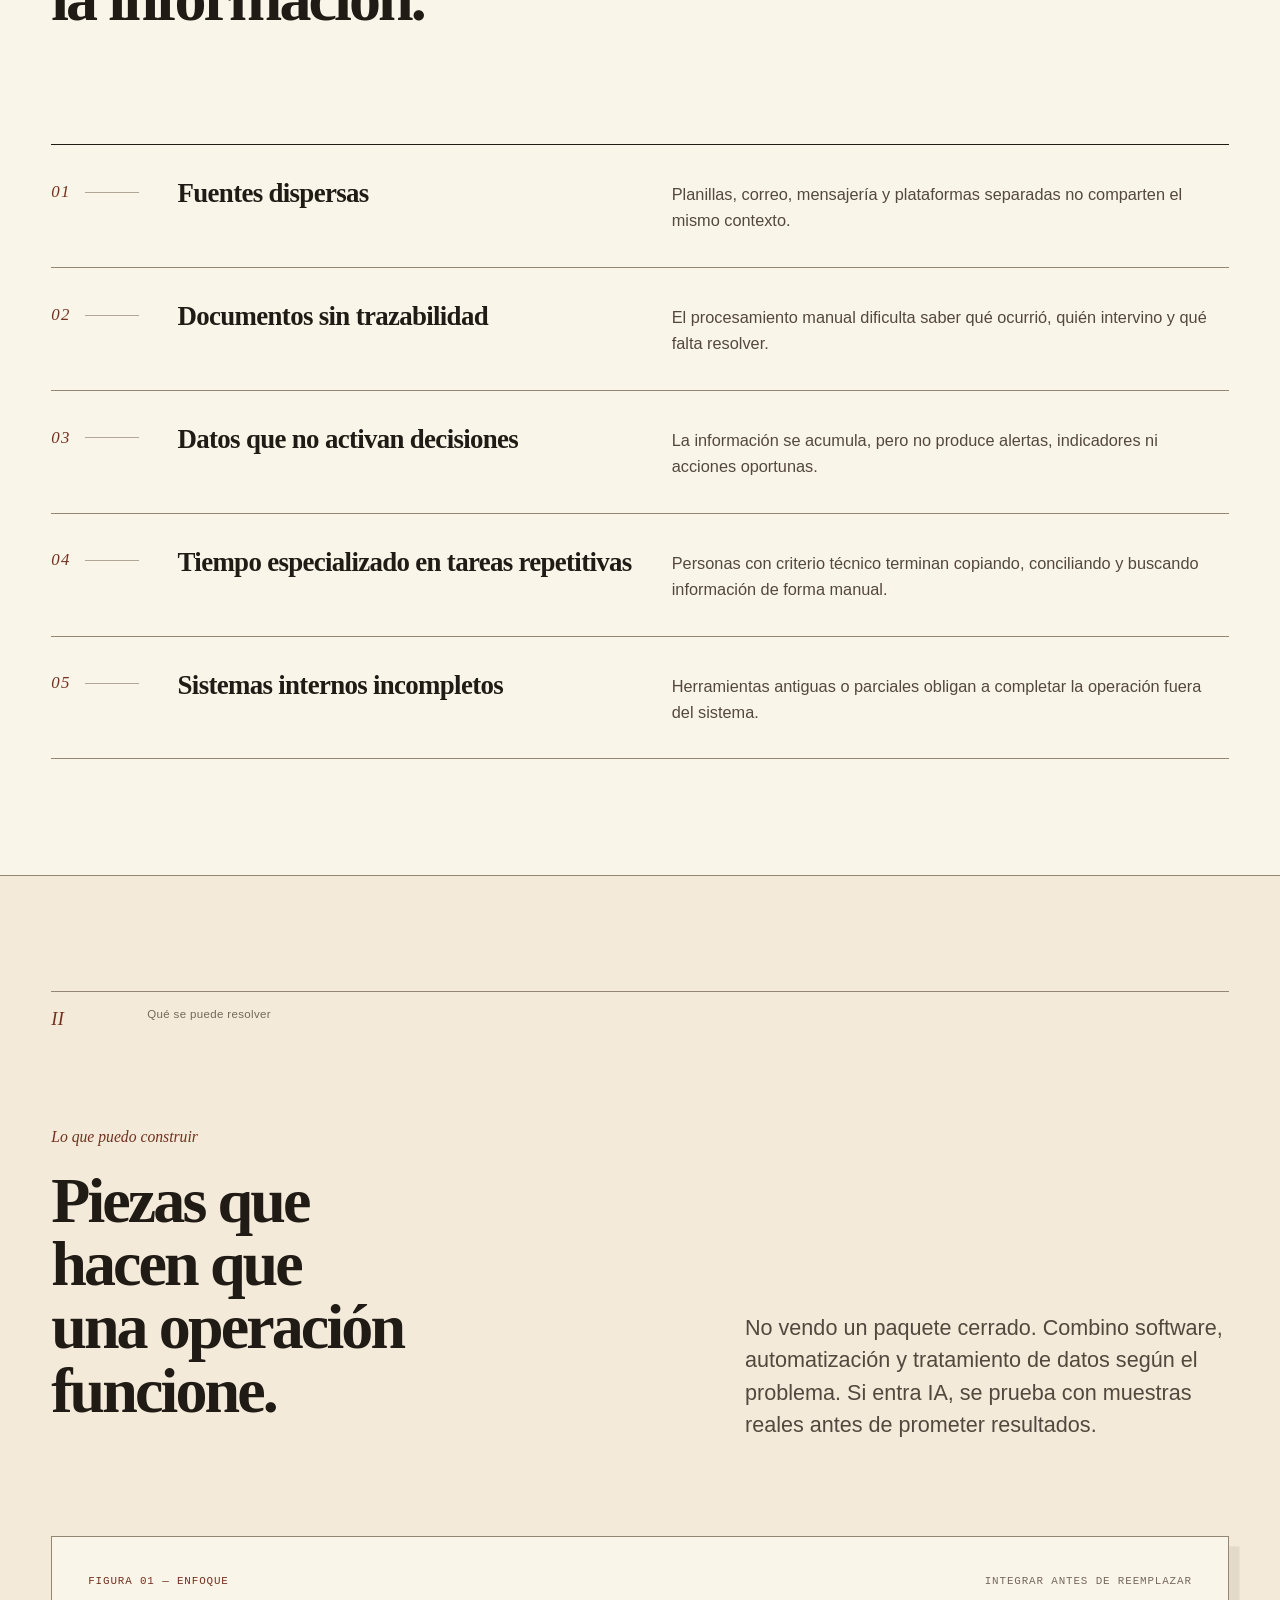
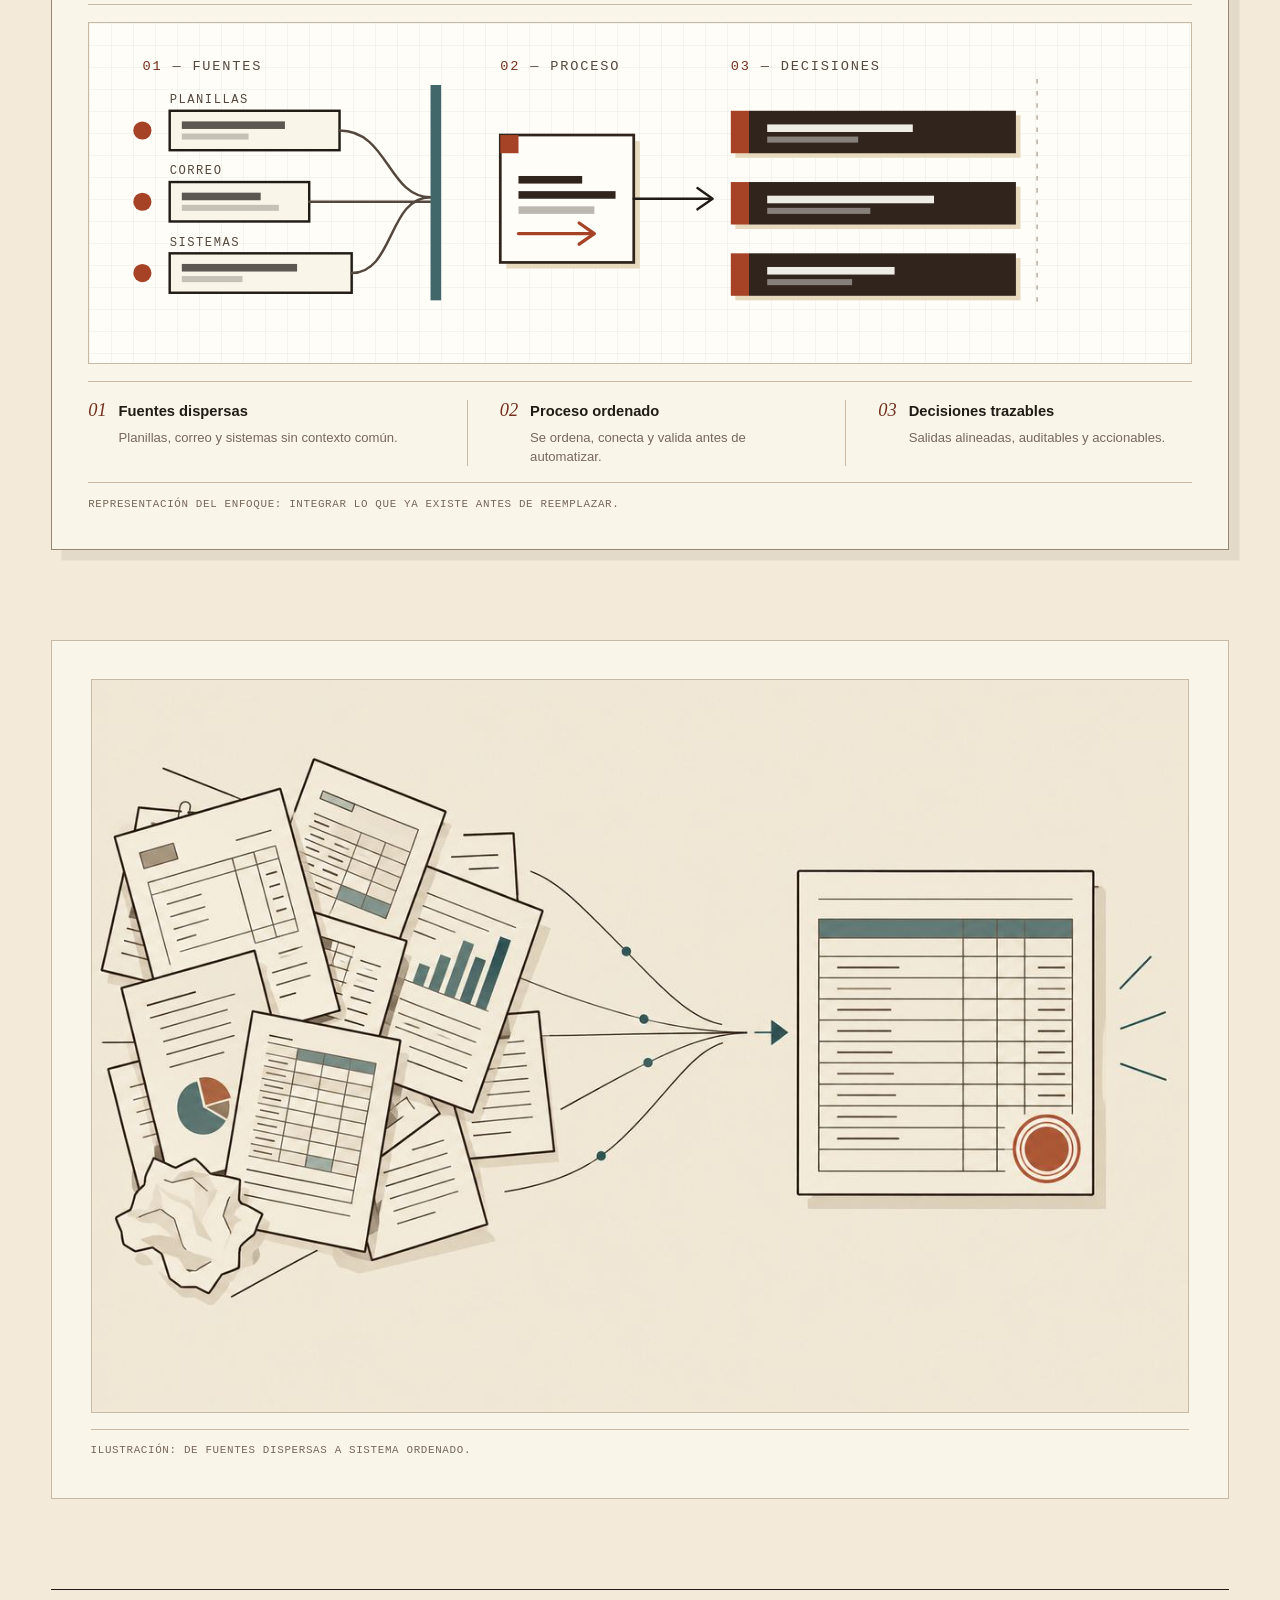
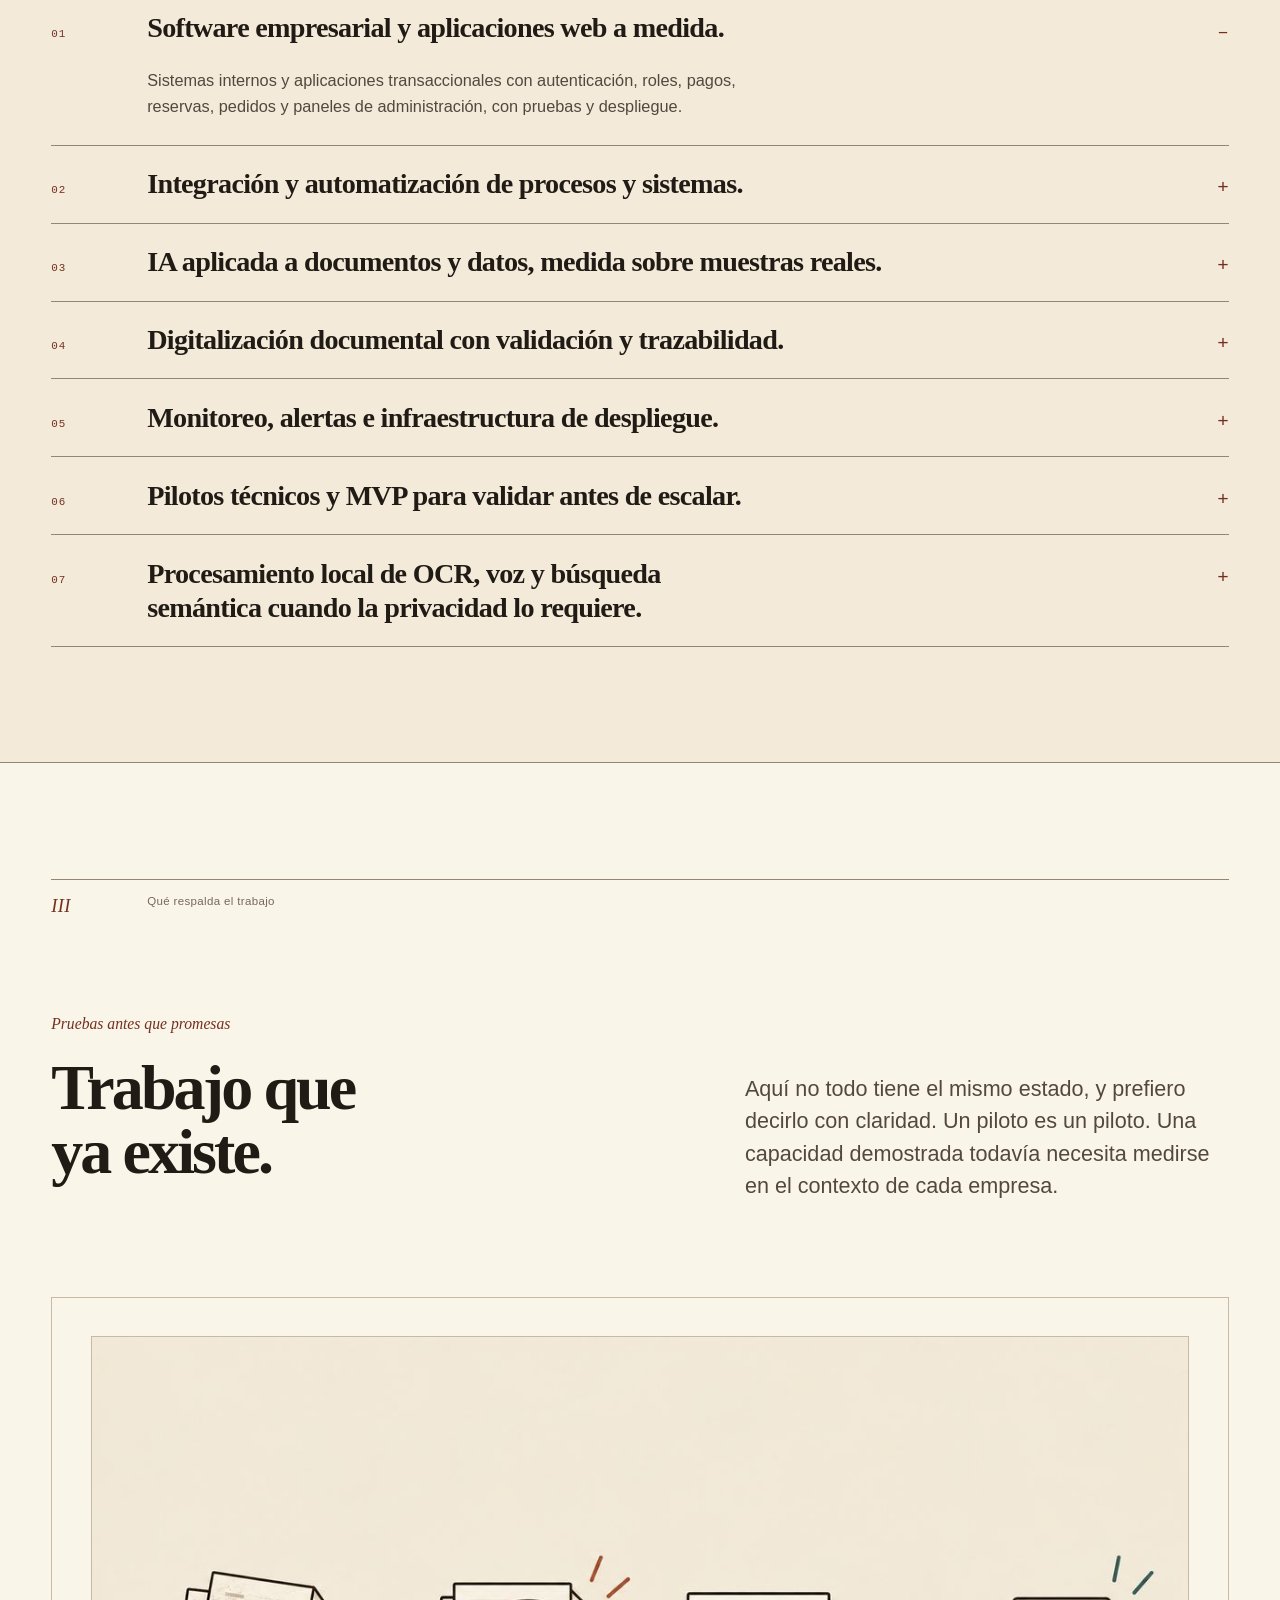
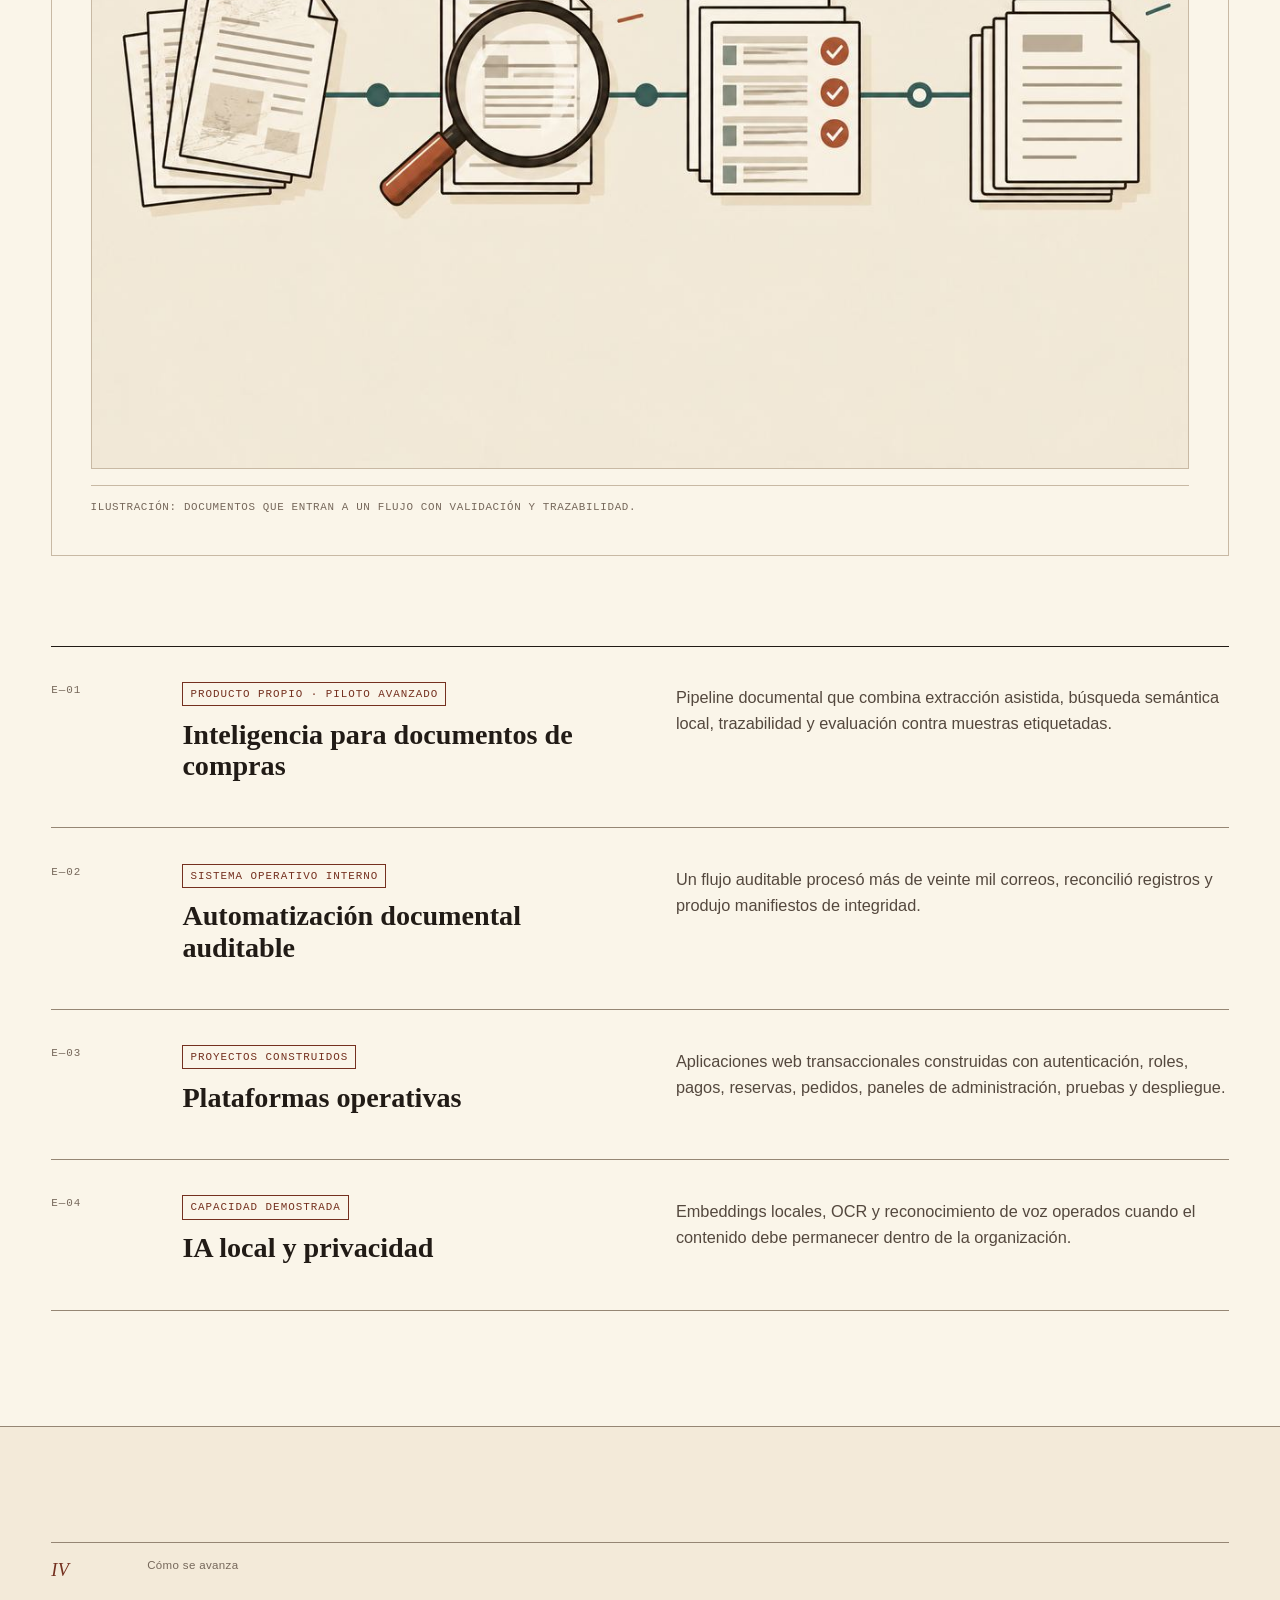
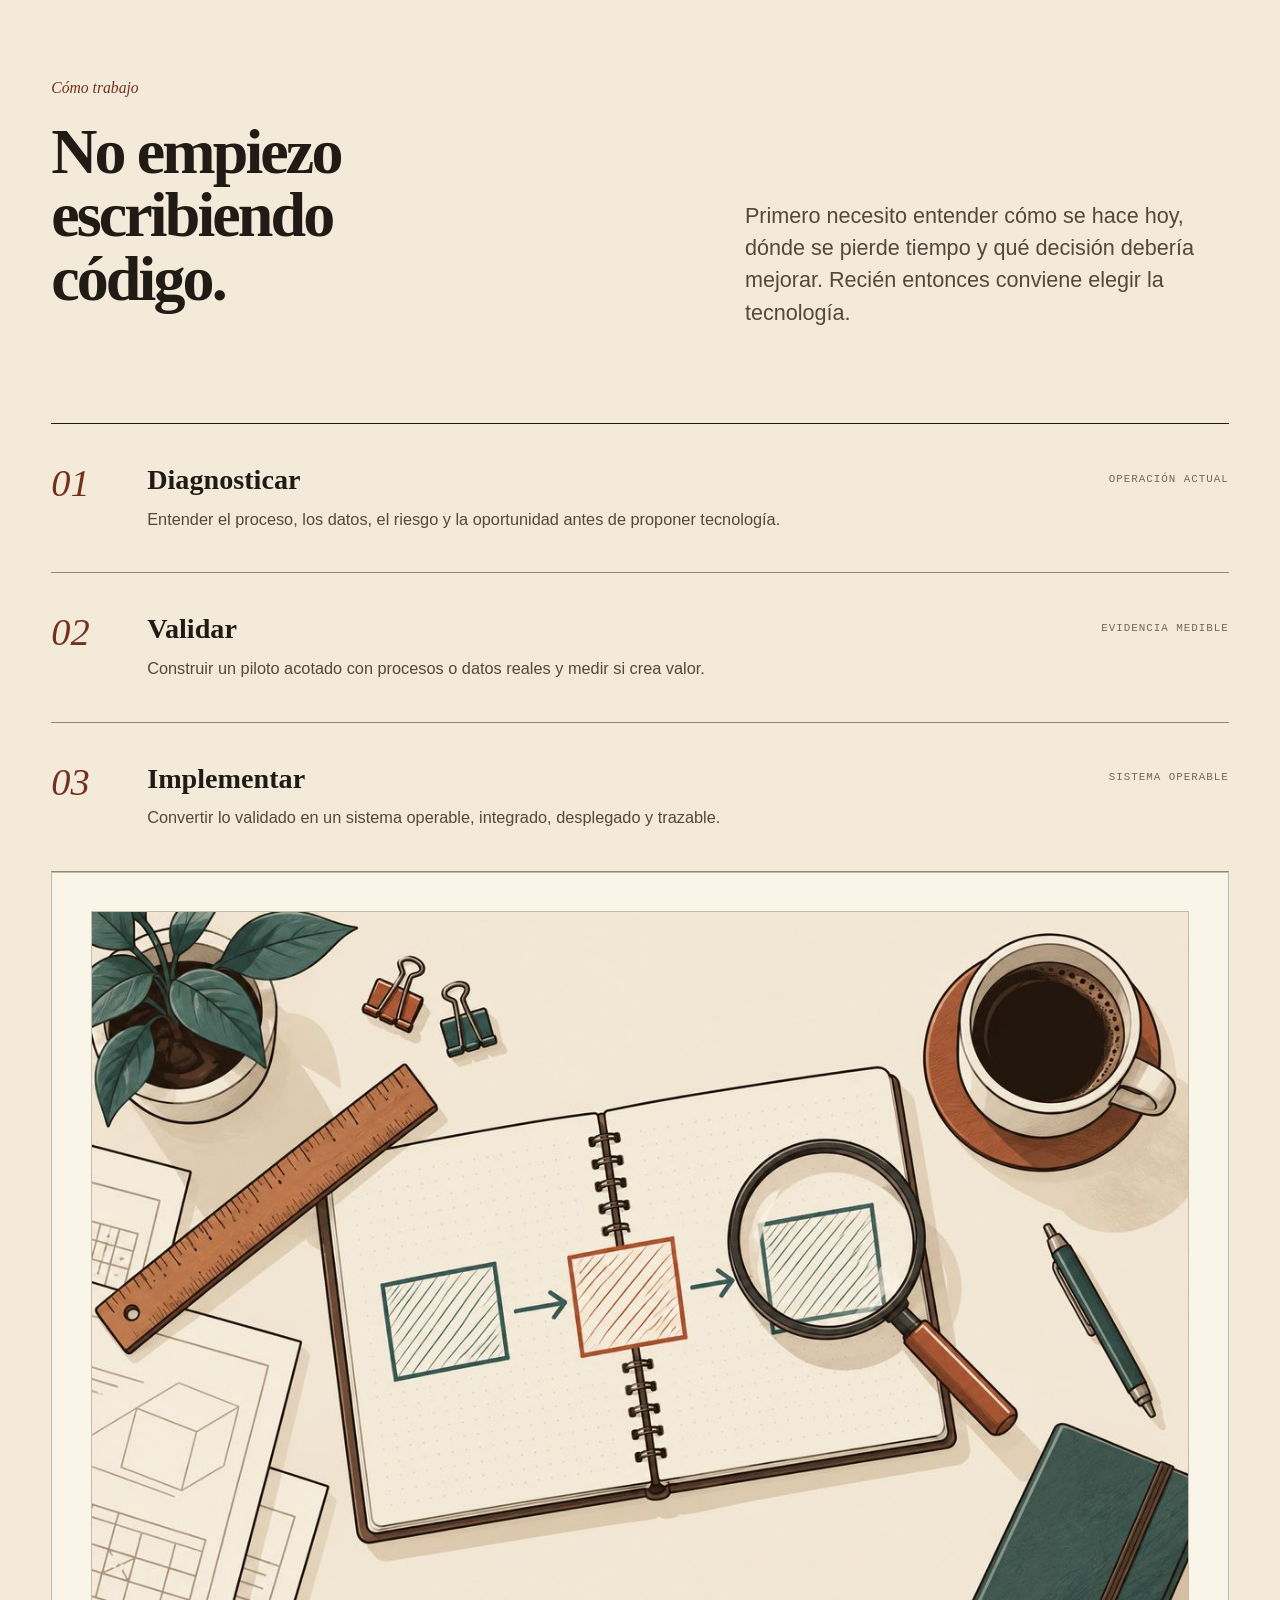
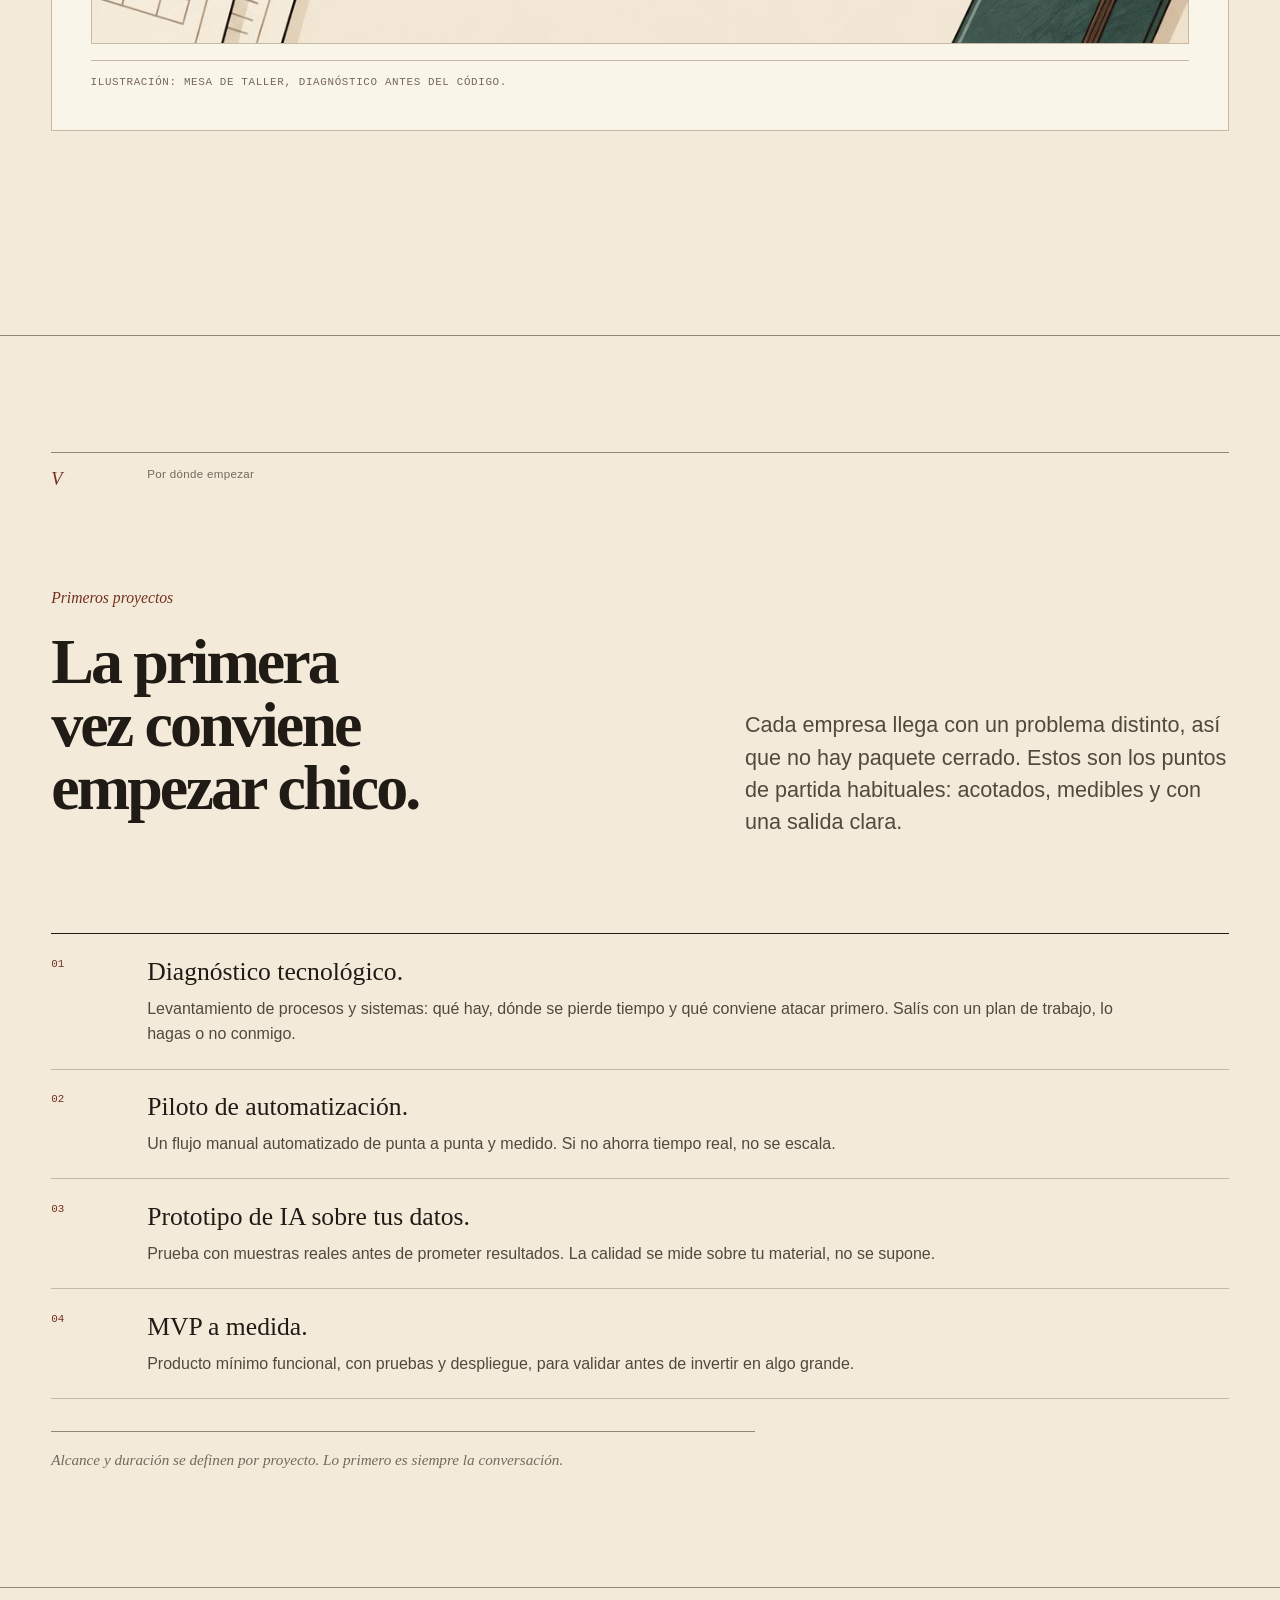
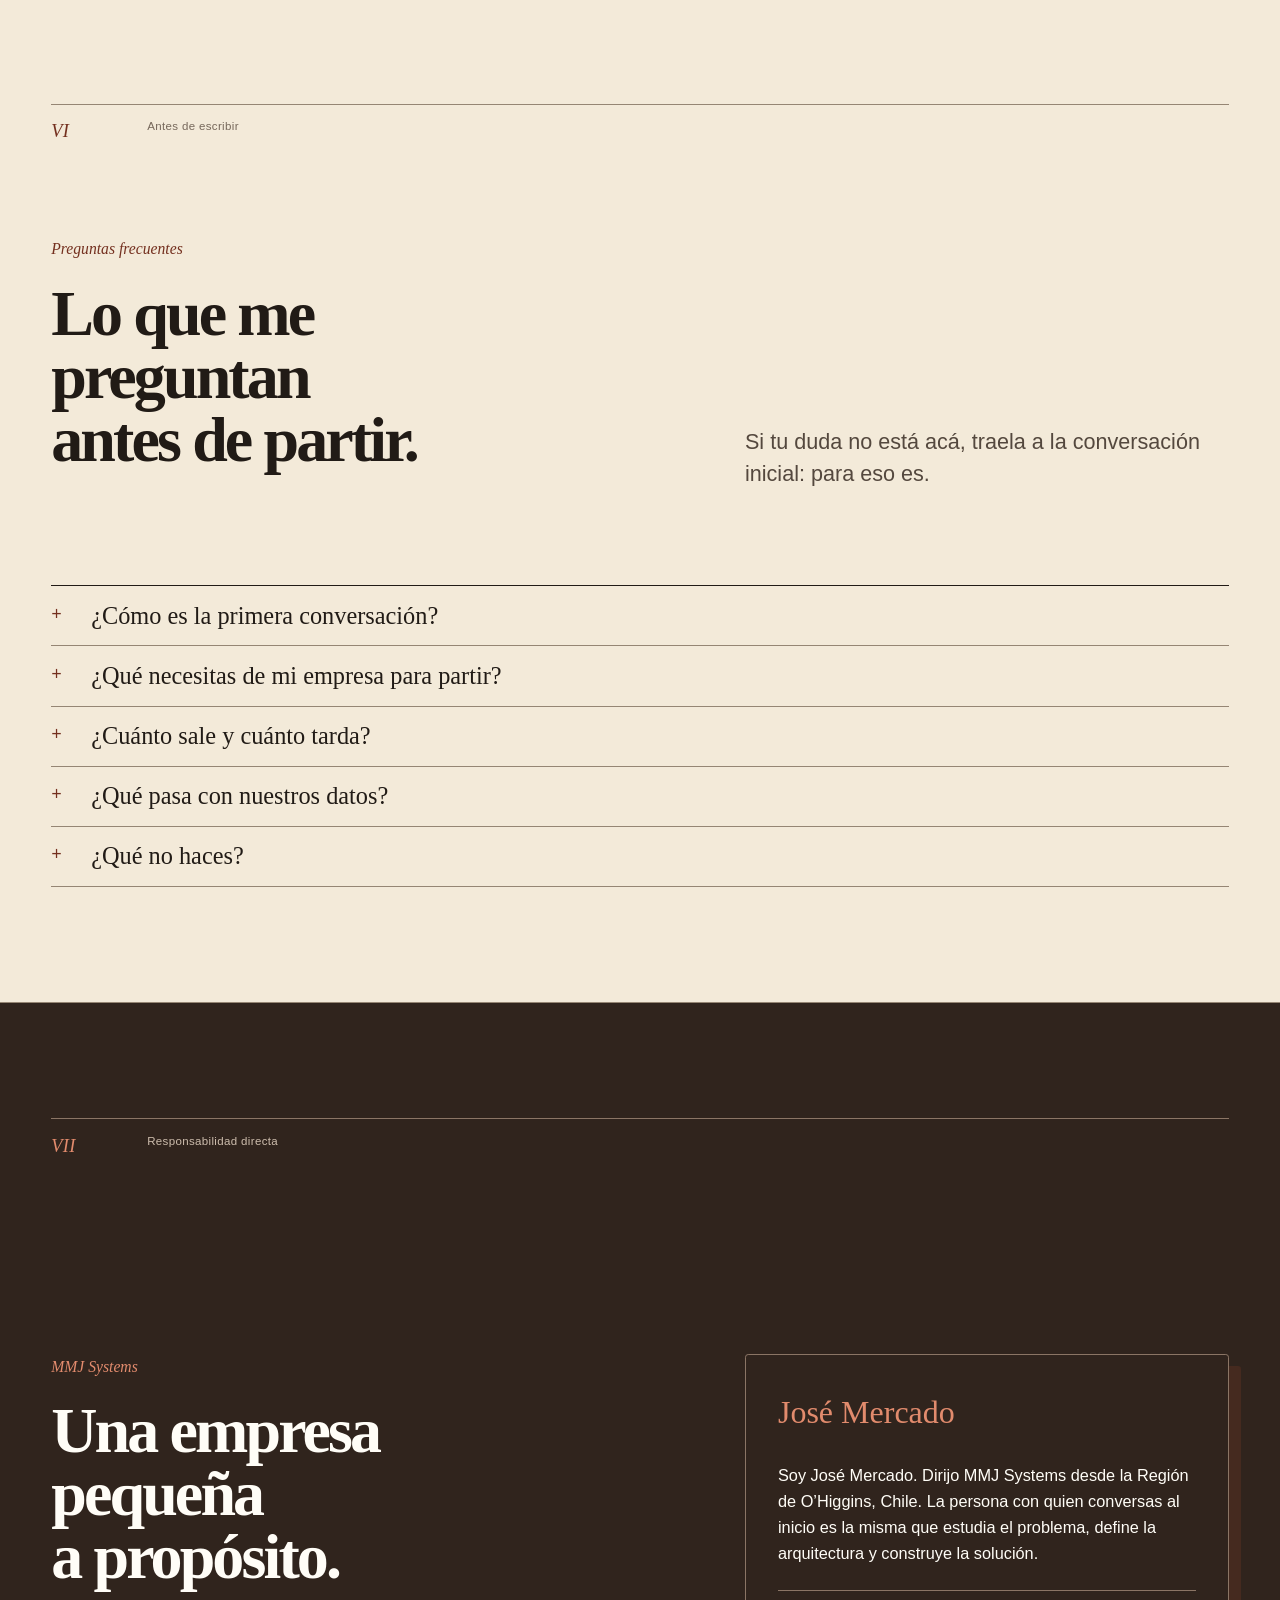
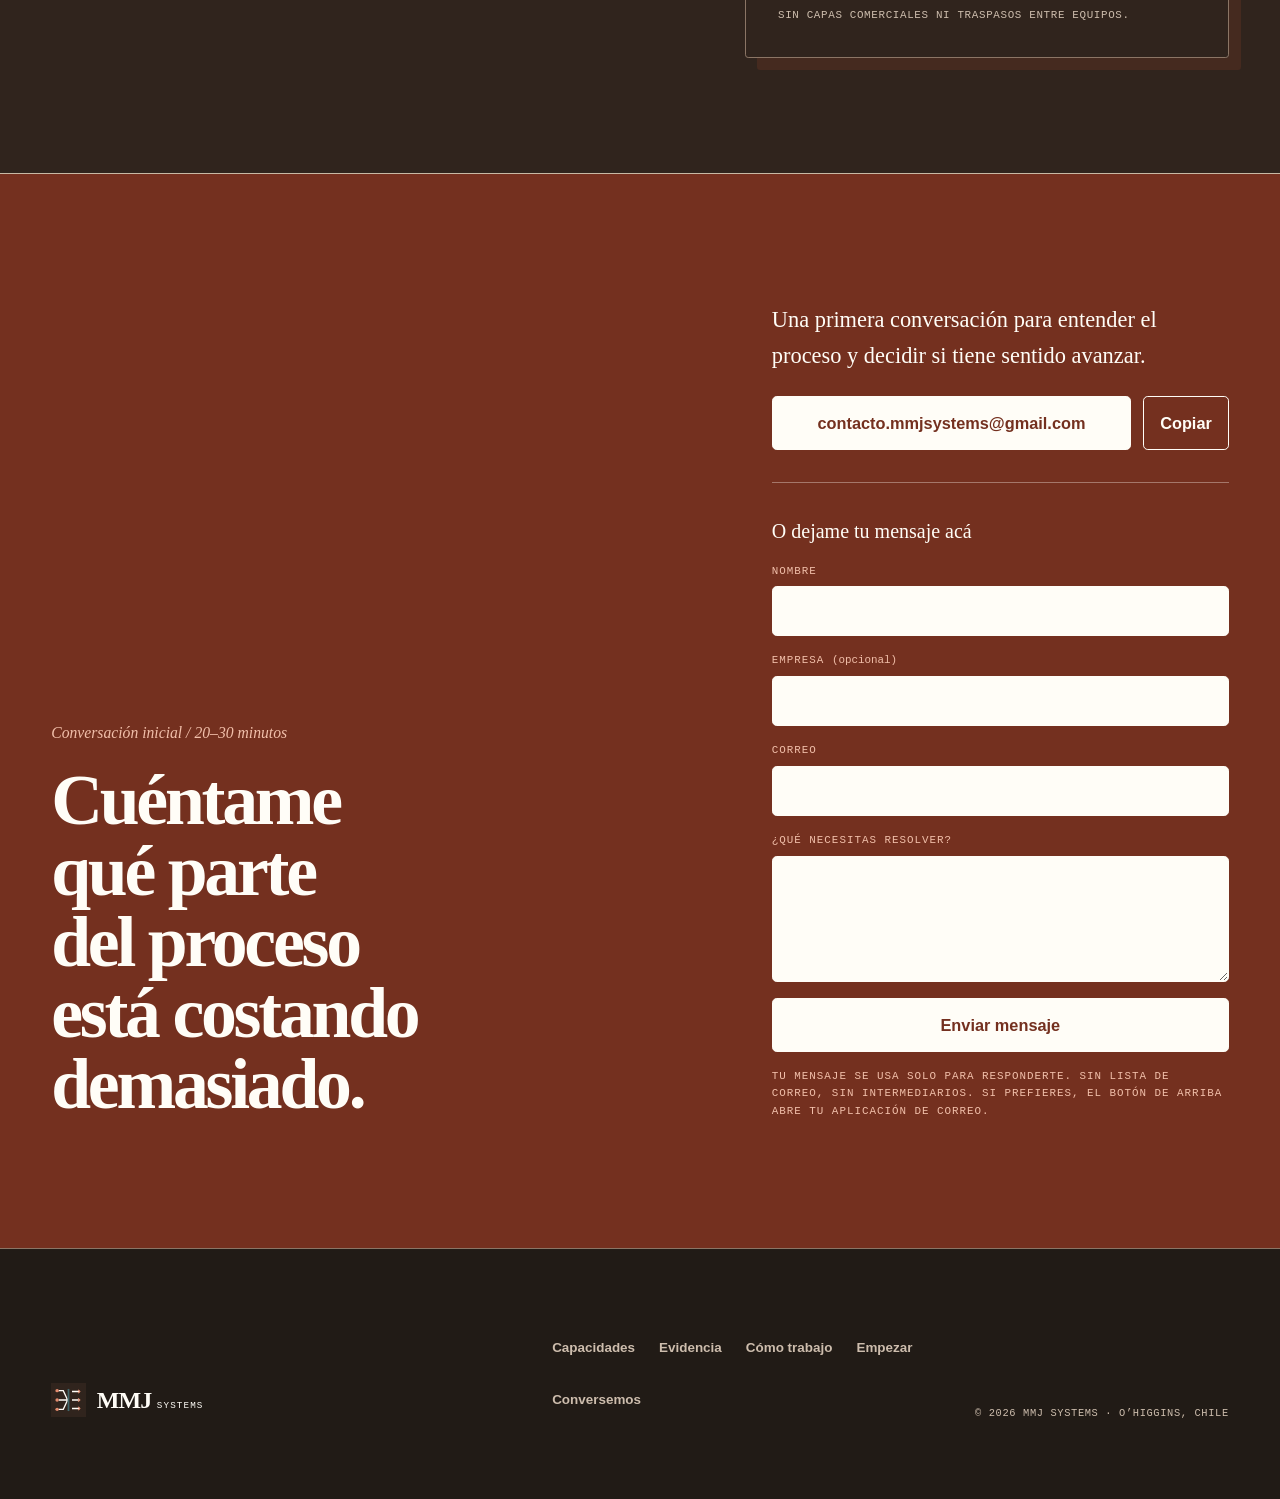
==== commit 0ee3bd91: "Evolucion premium estilo Boon: hero cafe full-bleed, marquee, acordeon, reveals y tilt 3D - Hero caf" ====
--- a/index.html
+++ b/index.html
@@ -10,11 +10,11 @@
     >
     <meta name="robots" content="index,follow">
     <meta name="author" content="MMJ Systems">
-    <link rel="canonical" href="https://ontos-2021.github.io/mmj-systems/">
-    <meta name="color-scheme" content="light">
-    <meta name="theme-color" content="#f3ead9">
+    <link rel="canonical" href="https://mmjsystems.cl/">
+    <meta name="color-scheme" content="light dark">
+    <meta name="theme-color" content="#30241d">
     <meta property="og:type" content="website">
-    <meta property="og:url" content="https://ontos-2021.github.io/mmj-systems/">
+    <meta property="og:url" content="https://mmjsystems.cl/">
     <meta property="og:site_name" content="MMJ Systems">
     <meta property="og:locale" content="es_CL">
     <meta
@@ -25,6 +25,23 @@
       property="og:description"
       content="Software, automatización e inteligencia aplicada para ganar control, trazabilidad y capacidad de decisión."
     >
+    <meta property="og:image" content="https://mmjsystems.cl/assets/og-cover.png">
+    <meta property="og:image:width" content="1200">
+    <meta property="og:image:height" content="630">
+    <meta
+      property="og:image:alt"
+      content="MMJ Systems — De datos dispersos a sistemas operables."
+    >
+    <meta name="twitter:card" content="summary_large_image">
+    <meta
+      name="twitter:title"
+      content="MMJ Systems | De datos dispersos a sistemas operables"
+    >
+    <meta
+      name="twitter:description"
+      content="Software, automatización e inteligencia aplicada para ganar control, trazabilidad y capacidad de decisión."
+    >
+    <meta name="twitter:image" content="https://mmjsystems.cl/assets/og-cover.png">
     <link rel="icon" href="assets/favicon.svg" type="image/svg+xml">
     <link rel="stylesheet" href="styles.css">
     <script src="main.js" defer></script>
@@ -54,6 +71,7 @@
           <a href="#capacidades">Capacidades</a>
           <a href="#evidencia">Evidencia</a>
           <a href="#proceso">Cómo trabajo</a>
+          <a href="#empezar">Empezar</a>
           <a href="#responsabilidad">MMJ Systems</a>
           <a class="nav-contact" href="#contacto">Conversemos</a>
         </nav>
@@ -68,32 +86,38 @@
       >
         <div class="shell hero-layout">
           <div class="hero-copy">
-            <p class="kicker">Ingeniería de software desde O’Higgins</p>
+            <p class="kicker">Ingeniería de software — O’Higgins, Chile</p>
             <h1 id="hero-title">
-              Ordeno procesos complejos y construyo
-              <span>el sistema que falta.</span>
+              De datos dispersos a
+              <span>sistemas operables.</span>
             </h1>
             <p class="hero-lead">
-              Soy José Mercado. Trabajo con empresas que tienen información,
-              herramientas y personas capaces, pero todavía pierden tiempo entre
-              tareas manuales y sistemas que no conversan.
+              Soy José Mercado. Convierto procesos, datos y sistemas
+              fragmentados en soluciones operativas confiables mediante
+              software, automatización e inteligencia aplicada.
             </p>
             <div class="actions">
               <a
                 class="button button-primary"
                 href="mailto:contacto.mmjsystems@gmail.com?subject=Conversaci%C3%B3n%20inicial%20con%20MMJ%20Systems"
-                >Cuéntame dónde se traba</a
+                >Conversemos sobre el problema</a
               >
-              <a class="text-link" href="#proceso"
-                >Ver cómo trabajo
+              <a class="text-link" href="#evidencia"
+                >Ver trabajo que ya existe
                 <span aria-hidden="true">↓</span></a
               >
             </div>
             <p class="hero-context">
               Conversación inicial de 20–30 minutos
               <span aria-hidden="true">·</span> directamente conmigo
-              <span aria-hidden="true">·</span> sin formulario
-            </p>
+              <span aria-hidden="true">·</span> sin propuesta prefabricada
+            </p>
+            <div class="hero-meta" aria-label="Datos de trabajo">
+              <span><strong>1</strong> proyecto intensivo a la vez</span>
+              <span><strong>O’Higgins</strong> base en Chile</span>
+              <span><strong>+20 mil</strong> correos procesados*</span>
+            </div>
+            <p class="hero-footnote">*Sistema operativo interno, E—02.</p>
           </div>
 
           <aside class="work-note" aria-label="Nota de trabajo de José Mercado">
@@ -117,6 +141,24 @@
         </div>
       </section>
 
+      <div class="marquee" aria-label="Señales operacionales frecuentes">
+        <p class="marquee-static">Fuentes dispersas · Documentos sin trazabilidad · Datos que no activan decisiones · Tareas repetitivas manuales · Sistemas internos incompletos</p>
+        <ul class="marquee-track" aria-hidden="true">
+          <li>Fuentes dispersas</li>
+          <li>Documentos sin trazabilidad</li>
+          <li>Datos que no activan decisiones</li>
+          <li>Tareas repetitivas manuales</li>
+          <li>Sistemas internos incompletos</li>
+        </ul>
+        <ul class="marquee-track" aria-hidden="true">
+          <li>Fuentes dispersas</li>
+          <li>Documentos sin trazabilidad</li>
+          <li>Datos que no activan decisiones</li>
+          <li>Tareas repetitivas manuales</li>
+          <li>Sistemas internos incompletos</li>
+        </ul>
+      </div>
+
       <section
         class="friction ruled-section"
         id="problema"
@@ -124,7 +166,7 @@
       >
         <div class="shell">
           <div class="section-index">
-            <span>I</span><span>Señales operacionales</span><span>01—05</span>
+            <span>I</span><span>Señales operacionales</span>
           </div>
           <div class="intro-grid friction-intro">
             <div>
@@ -192,7 +234,7 @@
       >
         <div class="shell">
           <div class="section-index">
-            <span>II</span><span>Qué se puede resolver</span><span>02—05</span>
+            <span>II</span><span>Qué se puede resolver</span>
           </div>
           <div class="intro-grid">
             <div>
@@ -205,53 +247,163 @@
               muestras reales antes de prometer resultados.
             </p>
           </div>
-          <ul class="capability-list">
-            <li>
-              <span>01</span
-              ><strong
-                >Software empresarial y aplicaciones web a medida.</strong
+          <figure class="flow-diagram">
+            <div class="flow-head" aria-hidden="true">
+              <span>Figura 01 — Enfoque</span>
+              <span>Integrar antes de reemplazar</span>
+            </div>
+            <div class="flow-canvas">
+              <svg
+                viewBox="0 0 700 190"
+                role="img"
+                aria-labelledby="flow-title flow-desc"
+                preserveAspectRatio="xMidYMid meet"
               >
-            </li>
-            <li>
-              <span>02</span
-              ><strong
-                >Integración y automatización de procesos y sistemas.</strong
-              >
-            </li>
-            <li>
-              <span>03</span
-              ><strong
-                >IA aplicada a documentos y datos, medida sobre muestras
-                reales.</strong
-              >
-            </li>
-            <li>
-              <span>04</span
-              ><strong
-                >Digitalización documental con validación y
-                trazabilidad.</strong
-              >
-            </li>
-            <li>
-              <span>05</span
-              ><strong
-                >Monitoreo, alertas e infraestructura de despliegue.</strong
-              >
-            </li>
-            <li>
-              <span>06</span
-              ><strong
-                >Pilotos técnicos y MVP para validar antes de escalar.</strong
-              >
-            </li>
-            <li>
-              <span>07</span
-              ><strong
-                >Procesamiento local de OCR, voz y búsqueda semántica cuando la
-                privacidad lo requiere.</strong
-              >
-            </li>
-          </ul>
+                <title id="flow-title">Diagrama de integración</title>
+                <desc id="flow-desc">
+                  Fuentes dispersas que convergen en un proceso ordenado y
+                  producen decisiones.
+                </desc>
+                <!-- Encabezados de columna -->
+                <g font-family="Consolas, 'Liberation Mono', monospace" font-size="9" letter-spacing="1.2">
+                  <text x="22" y="14"><tspan fill="#74301f">01</tspan><tspan fill="#54483e"> — FUENTES</tspan></text>
+                  <text x="258" y="14"><tspan fill="#74301f">02</tspan><tspan fill="#54483e"> — PROCESO</tspan></text>
+                  <text x="410" y="14"><tspan fill="#74301f">03</tspan><tspan fill="#54483e"> — DECISIONES</tspan></text>
+                </g>
+                <!-- 01 Fuentes dispersas -->
+                <g>
+                  <text x="40" y="36" font-family="Consolas, monospace" font-size="8" letter-spacing="1" fill="#54483e">PLANILLAS</text>
+                  <circle cx="22" cy="54" r="6" fill="#a64327"></circle>
+                  <rect x="40" y="41" width="112" height="26" fill="#faf5e9" stroke="#211b16" stroke-width="1.6"></rect>
+                  <rect x="48" y="48" width="68" height="5" fill="#211b16" opacity="0.72"></rect>
+                  <rect x="48" y="56" width="44" height="4" fill="#211b16" opacity="0.24"></rect>
+                  <text x="40" y="83" font-family="Consolas, monospace" font-size="8" letter-spacing="1" fill="#54483e">CORREO</text>
+                  <circle cx="22" cy="101" r="6" fill="#a64327"></circle>
+                  <rect x="40" y="88" width="92" height="26" fill="#faf5e9" stroke="#211b16" stroke-width="1.6"></rect>
+                  <rect x="48" y="95" width="52" height="5" fill="#211b16" opacity="0.72"></rect>
+                  <rect x="48" y="103" width="64" height="4" fill="#211b16" opacity="0.24"></rect>
+                  <text x="40" y="130" font-family="Consolas, monospace" font-size="8" letter-spacing="1" fill="#54483e">SISTEMAS</text>
+                  <circle cx="22" cy="148" r="6" fill="#a64327"></circle>
+                  <rect x="40" y="135" width="120" height="26" fill="#faf5e9" stroke="#211b16" stroke-width="1.6"></rect>
+                  <rect x="48" y="142" width="76" height="5" fill="#211b16" opacity="0.72"></rect>
+                  <rect x="48" y="150" width="40" height="4" fill="#211b16" opacity="0.24"></rect>
+                </g>
+                <!-- Convergencia -->
+                <g fill="none" stroke="#54483e" stroke-width="1.6" stroke-linecap="round" class="flow-lines">
+                  <path d="M152 54 C 184 54, 184 98, 212 98"></path>
+                  <path d="M132 101 H 212"></path>
+                  <path d="M160 148 C 188 148, 184 98, 212 98"></path>
+                </g>
+                <!-- Regla mineral -->
+                <rect x="212" y="24" width="7" height="142" fill="#42676a"></rect>
+                <!-- 02 Proceso -->
+                <g>
+                  <rect x="262" y="61" width="88" height="84" fill="#e6d9bd"></rect>
+                  <rect x="258" y="57" width="88" height="84" fill="#fffdf7" stroke="#30241d" stroke-width="1.8"></rect>
+                  <rect x="258" y="57" width="12" height="12" fill="#a64327"></rect>
+                  <rect x="270" y="84" width="42" height="5" fill="#30241d"></rect>
+                  <rect x="270" y="94" width="64" height="5" fill="#30241d"></rect>
+                  <rect x="270" y="104" width="50" height="5" fill="#30241d" opacity="0.32"></rect>
+                  <path d="M270 122 H 318" fill="none" stroke="#a64327" stroke-width="2.2" stroke-linecap="round"></path>
+                  <path d="M310 115 L 320 122 L 310 129" fill="none" stroke="#a64327" stroke-width="2.2" stroke-linecap="round" stroke-linejoin="round"></path>
+                </g>
+                <!-- Conector -->
+                <g fill="none" stroke="#211b16" stroke-width="1.6" stroke-linecap="round" stroke-linejoin="round">
+                  <path d="M346 99 H 396"></path>
+                  <path d="M388 92 L 398 99 L 388 106"></path>
+                </g>
+                <!-- 03 Decisiones -->
+                <g>
+                  <rect x="413" y="44" width="188" height="28" fill="#e6d9bd"></rect>
+                  <rect x="410" y="41" width="12" height="28" fill="#a64327"></rect>
+                  <rect x="422" y="41" width="176" height="28" fill="#30241d"></rect>
+                  <rect x="434" y="50" width="96" height="5" fill="#fffdf7" opacity="0.92"></rect>
+                  <rect x="434" y="58" width="60" height="4" fill="#fffdf7" opacity="0.42"></rect>
+                  <rect x="413" y="91" width="188" height="28" fill="#e6d9bd"></rect>
+                  <rect x="410" y="88" width="12" height="28" fill="#a64327"></rect>
+                  <rect x="422" y="88" width="176" height="28" fill="#30241d"></rect>
+                  <rect x="434" y="97" width="110" height="5" fill="#fffdf7" opacity="0.92"></rect>
+                  <rect x="434" y="105" width="68" height="4" fill="#fffdf7" opacity="0.42"></rect>
+                  <rect x="413" y="138" width="188" height="28" fill="#e6d9bd"></rect>
+                  <rect x="410" y="135" width="12" height="28" fill="#a64327"></rect>
+                  <rect x="422" y="135" width="176" height="28" fill="#30241d"></rect>
+                  <rect x="434" y="144" width="84" height="5" fill="#fffdf7" opacity="0.92"></rect>
+                  <rect x="434" y="152" width="56" height="4" fill="#fffdf7" opacity="0.42"></rect>
+                  <line x1="612" y1="20" x2="612" y2="170" stroke="#958674" stroke-width="1" stroke-dasharray="3 5" opacity="0.65"></line>
+                </g>
+              </svg>
+            </div>
+            <div class="flow-meta" aria-hidden="true">
+              <div>
+                <span>01</span>
+                <div class="flow-meta-text">
+                  <p>Fuentes dispersas</p>
+                  <small>Planillas, correo y sistemas sin contexto común.</small>
+                </div>
+              </div>
+              <div>
+                <span>02</span>
+                <div class="flow-meta-text">
+                  <p>Proceso ordenado</p>
+                  <small>Se ordena, conecta y valida antes de automatizar.</small>
+                </div>
+              </div>
+              <div>
+                <span>03</span>
+                <div class="flow-meta-text">
+                  <p>Decisiones trazables</p>
+                  <small>Salidas alineadas, auditables y accionables.</small>
+                </div>
+              </div>
+            </div>
+            <figcaption>
+              Representación del enfoque: integrar lo que ya existe antes de
+              reemplazar.
+            </figcaption>
+          </figure>
+          <figure class="media-frame">
+            <img
+              src="assets/img-hero-taller.jpg"
+              alt="Ilustración de documentos y planillas dispersas que convergen en una tabla ordenada"
+              width="1200"
+              height="800"
+              loading="lazy"
+              decoding="async"
+            >
+            <figcaption>
+              Ilustración: de fuentes dispersas a sistema ordenado.
+            </figcaption>
+          </figure>
+          <div class="capability-accordion">
+            <details open>
+              <summary><span>01</span><strong>Software empresarial y aplicaciones web a medida.</strong></summary>
+              <p>Sistemas internos y aplicaciones transaccionales con autenticación, roles, pagos, reservas, pedidos y paneles de administración, con pruebas y despliegue.</p>
+            </details>
+            <details>
+              <summary><span>02</span><strong>Integración y automatización de procesos y sistemas.</strong></summary>
+              <p>Conexión entre planillas, correo, mensajería y plataformas existentes para eliminar copia manual, conciliar registros y ordenar el flujo de punta a punta.</p>
+            </details>
+            <details>
+              <summary><span>03</span><strong>IA aplicada a documentos y datos, medida sobre muestras reales.</strong></summary>
+              <p>Extracción asistida, búsqueda semántica y evaluación contra muestras etiquetadas antes de prometer resultados. Sin medición sobre tu material, no se escala.</p>
+            </details>
+            <details>
+              <summary><span>04</span><strong>Digitalización documental con validación y trazabilidad.</strong></summary>
+              <p>Del papel o correo disperso a registros auditables: qué ocurrió, quién intervino y qué falta resolver, con manifiestos de integridad.</p>
+            </details>
+            <details>
+              <summary><span>05</span><strong>Monitoreo, alertas e infraestructura de despliegue.</strong></summary>
+              <p>Datos que activan decisiones: indicadores, alertas oportunas y despliegue trazable para operar el sistema en el día a día.</p>
+            </details>
+            <details>
+              <summary><span>06</span><strong>Pilotos técnicos y MVP para validar antes de escalar.</strong></summary>
+              <p>Alcances acotados y medibles para decidir con evidencia si conviene invertir en algo mayor. Si no ahorra tiempo real, no se escala.</p>
+            </details>
+            <details>
+              <summary><span>07</span><strong>Procesamiento local de OCR, voz y búsqueda semántica cuando la privacidad lo requiere.</strong></summary>
+              <p>Embeddings, OCR y voz operados dentro de tu organización cuando el contenido no debe salir de ella. Nada se comparte sin acuerdo previo.</p>
+            </details>
+          </div>
         </div>
       </section>
 
@@ -262,8 +414,7 @@
       >
         <div class="shell">
           <div class="section-index">
-            <span>III</span><span>Qué respalda el trabajo</span
-            ><span>03—05</span>
+            <span>III</span><span>Qué respalda el trabajo</span>
           </div>
           <div class="intro-grid">
             <div>
@@ -276,6 +427,19 @@
               medirse en el contexto de cada empresa.
             </p>
           </div>
+          <figure class="media-frame">
+            <img
+              src="assets/img-evidencia.jpg"
+              alt="Ilustración de papeles escaneados que se convierten en filas ordenadas con validación y trazabilidad"
+              width="1200"
+              height="800"
+              loading="lazy"
+              decoding="async"
+            >
+            <figcaption>
+              Ilustración: documentos que entran a un flujo con validación y trazabilidad.
+            </figcaption>
+          </figure>
 
           <div class="evidence-list">
             <article class="evidence-item">
@@ -335,7 +499,7 @@
       >
         <div class="shell">
           <div class="section-index">
-            <span>IV</span><span>Cómo se avanza</span><span>04—05</span>
+            <span>IV</span><span>Cómo se avanza</span>
           </div>
           <div class="intro-grid">
             <div>
@@ -383,6 +547,155 @@
               <span class="process-output">Sistema operable</span>
             </li>
           </ol>
+          <figure class="media-frame">
+            <img
+              src="assets/img-proceso.jpg"
+              alt="Ilustración de mesa de trabajo con cuaderno, regla y lupa sobre un boceto de flujo de tres pasos"
+              width="1200"
+              height="800"
+              loading="lazy"
+              decoding="async"
+            >
+            <figcaption>
+              Ilustración: mesa de taller, diagnóstico antes del código.
+            </figcaption>
+          </figure>
+        </div>
+      </section>
+
+      <section
+        class="ruled-section"
+        id="empezar"
+        aria-labelledby="start-title"
+      >
+        <div class="shell">
+          <div class="section-index">
+            <span>V</span><span>Por dónde empezar</span>
+          </div>
+          <div class="intro-grid">
+            <div>
+              <p class="kicker">Primeros proyectos</p>
+              <h2 id="start-title">La primera vez conviene empezar chico.</h2>
+            </div>
+            <p class="section-lead">
+              Cada empresa llega con un problema distinto, así que no hay
+              paquete cerrado. Estos son los puntos de partida habituales:
+              acotados, medibles y con una salida clara.
+            </p>
+          </div>
+          <ul class="capability-list">
+            <li>
+              <span>01</span>
+              <div>
+                <strong>Diagnóstico tecnológico.</strong>
+                <p>
+                  Levantamiento de procesos y sistemas: qué hay, dónde se
+                  pierde tiempo y qué conviene atacar primero. Salís con un
+                  plan de trabajo, lo hagas o no conmigo.
+                </p>
+              </div>
+            </li>
+            <li>
+              <span>02</span>
+              <div>
+                <strong>Piloto de automatización.</strong>
+                <p>
+                  Un flujo manual automatizado de punta a punta y medido. Si
+                  no ahorra tiempo real, no se escala.
+                </p>
+              </div>
+            </li>
+            <li>
+              <span>03</span>
+              <div>
+                <strong>Prototipo de IA sobre tus datos.</strong>
+                <p>
+                  Prueba con muestras reales antes de prometer resultados. La
+                  calidad se mide sobre tu material, no se supone.
+                </p>
+              </div>
+            </li>
+            <li>
+              <span>04</span>
+              <div>
+                <strong>MVP a medida.</strong>
+                <p>
+                  Producto mínimo funcional, con pruebas y despliegue, para
+                  validar antes de invertir en algo grande.
+                </p>
+              </div>
+            </li>
+          </ul>
+          <p class="section-note">
+            Alcance y duración se definen por proyecto. Lo primero es siempre
+            la conversación.
+          </p>
+        </div>
+      </section>
+
+      <section
+        class="faq ruled-section"
+        id="preguntas"
+        aria-labelledby="faq-title"
+      >
+        <div class="shell">
+          <div class="section-index">
+            <span>VI</span><span>Antes de escribir</span>
+          </div>
+          <div class="intro-grid">
+            <div>
+              <p class="kicker">Preguntas frecuentes</p>
+              <h2 id="faq-title">Lo que me preguntan antes de partir.</h2>
+            </div>
+            <p class="section-lead">
+              Si tu duda no está acá, traela a la conversación inicial: para
+              eso es.
+            </p>
+          </div>
+          <div class="faq-list">
+            <details>
+              <summary>¿Cómo es la primera conversación?</summary>
+              <p>
+                Una videollamada o llamada de 20 a 30 minutos para entender
+                tu proceso y decidir si tiene sentido avanzar. Sin propuesta
+                tecnológica prefabricada y sin compromiso.
+              </p>
+            </details>
+            <details>
+              <summary>¿Qué necesitas de mi empresa para partir?</summary>
+              <p>
+                Acceso a las personas que hacen el trabajo día a día, a
+                ejemplos reales de los documentos o datos involucrados, y a
+                alguien que pueda decidir. Sin eso no hay piloto serio.
+              </p>
+            </details>
+            <details>
+              <summary>¿Cuánto sale y cuánto tarda?</summary>
+              <p>
+                Depende del alcance, por eso no publico precios cerrados:
+                cada operación es distinta. El diagnóstico o un piloto
+                acotado existen justamente para estimar con datos antes de
+                comprometer cifras.
+              </p>
+            </details>
+            <details>
+              <summary>¿Qué pasa con nuestros datos?</summary>
+              <p>
+                Se trabaja con muestras acotadas a lo necesario. Cuando la
+                privacidad lo exige, el procesamiento se hace localmente,
+                dentro de tu organización. Nada se comparte con terceros sin
+                acuerdo previo.
+              </p>
+            </details>
+            <details>
+              <summary>¿Qué no haces?</summary>
+              <p>
+                No prometo plazos sin estimar, ni precisión de IA sin medir
+                sobre tus datos, ni soporte 24/7. MMJ Systems es una empresa
+                pequeña a propósito: tomo un proyecto intensivo a la vez.
+              </p>
+            </details>
+          </div>
         </div>
       </section>
 
@@ -393,8 +706,7 @@
       >
         <div class="shell accountability-grid">
           <div class="section-index">
-            <span>V</span><span>Responsabilidad directa</span
-            ><span>05—05</span>
+            <span>VII</span><span>Responsabilidad directa</span>
           </div>
           <div>
             <p class="kicker">MMJ Systems</p>
@@ -427,14 +739,88 @@
               Una primera conversación para entender el proceso y decidir si
               tiene sentido avanzar.
             </p>
-            <a
-              class="button button-light"
-              href="mailto:contacto.mmjsystems@gmail.com?subject=Conversaci%C3%B3n%20inicial%20con%20MMJ%20Systems"
-              >contacto.mmjsystems@gmail.com</a
+            <div class="contact-mail">
+              <a
+                class="button button-light"
+                href="mailto:contacto.mmjsystems@gmail.com?subject=Conversaci%C3%B3n%20inicial%20con%20MMJ%20Systems"
+                >contacto.mmjsystems@gmail.com</a
+              >
+              <button
+                class="button-copy"
+                type="button"
+                data-copy="contacto.mmjsystems@gmail.com"
+              >
+                Copiar
+              </button>
+            </div>
+            <form
+              class="contact-form"
+              id="contact-form"
+              method="post"
+              action="https://api.mmjsystems.cl/contacto"
             >
+              <p class="form-title">O dejame tu mensaje acá</p>
+              <div class="form-field">
+                <label for="f-nombre">Nombre</label>
+                <input
+                  id="f-nombre"
+                  name="nombre"
+                  type="text"
+                  autocomplete="name"
+                  required
+                  maxlength="80"
+                >
+              </div>
+              <div class="form-field">
+                <label for="f-empresa">Empresa <span>(opcional)</span></label>
+                <input
+                  id="f-empresa"
+                  name="empresa"
+                  type="text"
+                  autocomplete="organization"
+                  maxlength="80"
+                >
+              </div>
+              <div class="form-field">
+                <label for="f-email">Correo</label>
+                <input
+                  id="f-email"
+                  name="email"
+                  type="email"
+                  autocomplete="email"
+                  required
+                  maxlength="120"
+                >
+              </div>
+              <div class="form-field">
+                <label for="f-mensaje">¿Qué necesitas resolver?</label>
+                <textarea
+                  id="f-mensaje"
+                  name="mensaje"
+                  rows="4"
+                  required
+                  maxlength="2000"
+                ></textarea>
+              </div>
+              <div class="form-field form-trap" aria-hidden="true">
+                <label for="f-sitio">No completar</label>
+                <input
+                  id="f-sitio"
+                  name="sitio"
+                  type="text"
+                  tabindex="-1"
+                  autocomplete="off"
+                >
+              </div>
+              <p class="form-status" id="form-status" role="status" aria-live="polite"></p>
+              <button class="button button-light" type="submit">
+                Enviar mensaje
+              </button>
+            </form>
             <p class="contact-note">
-              Sin formulario ni intermediarios. El enlace abre tu aplicación de
-              correo.
+              Tu mensaje se usa solo para responderte. Sin lista de correo,
+              sin intermediarios. Si prefieres, el botón de arriba abre tu
+              aplicación de correo.
             </p>
           </div>
         </div>
@@ -449,8 +835,14 @@
             <span>MMJ</span><span class="brand-detail">Systems</span>
           </span>
         </a>
-        <p>Software · automatización · inteligencia aplicada</p>
-        <p>© <span data-year>2026</span> MMJ Systems</p>
+        <nav class="footer-nav" aria-label="Navegación secundaria">
+          <a href="#capacidades">Capacidades</a>
+          <a href="#evidencia">Evidencia</a>
+          <a href="#proceso">Cómo trabajo</a>
+          <a href="#empezar">Empezar</a>
+          <a href="#contacto">Conversemos</a>
+        </nav>
+        <p>© <span data-year>2026</span> MMJ Systems · O’Higgins, Chile</p>
       </div>
     </footer>
   </body>
--- a/styles.css
+++ b/styles.css
@@ -50,6 +50,10 @@
   outline: 3px solid var(--focus);
   outline-offset: 4px;
 }
+.hero :focus-visible,
+.site-header :focus-visible {
+  outline-color: #7fd4db;
+}
 .skip-link {
   position: fixed;
   top: 0.75rem;
@@ -71,10 +75,10 @@
 .site-header {
   position: sticky;
   top: 0;
-  z-index: 20;
-  color: var(--ink);
-  background: var(--paper);
-  border-bottom: 1px solid var(--line-dark);
+  z-index: 40;
+  color: var(--white);
+  background: var(--coffee);
+  border-bottom: 1px solid #8b7565;
 }
 .header-inner {
   display: grid;
@@ -122,30 +126,119 @@
   display: inline-flex;
   align-items: center;
   min-height: 44px;
-  color: var(--ink-soft);
+  color: #cdbdad;
   font-size: 0.84rem;
   font-weight: 600;
   text-decoration: none;
+  text-underline-offset: 0.3em;
 }
 .site-nav a:hover {
-  color: var(--clay-dark);
+  color: var(--white);
+  text-decoration: underline;
+  text-decoration-thickness: 1px;
 }
 .site-nav .nav-contact {
-  border-left: 1px solid var(--line-dark);
+  border-left: 1px solid #8b7565;
   padding-left: clamp(1.25rem, 2.4vw, 2.75rem);
-  color: var(--clay-dark);
+  color: #e28b6d;
 }
 .menu-button {
   display: none;
   min-width: 44px;
   min-height: 44px;
-  border: 1px solid var(--ink);
+  border: 1px solid var(--white);
   background: transparent;
+  color: var(--white);
+}
+.hero-meta {
+  display: flex;
+  flex-wrap: wrap;
+  gap: 0.75rem 2rem;
+  margin: clamp(1.8rem, 3.5vh, 2.6rem) 0 0;
+  padding-top: 1rem;
+  border-top: 1px solid #8b7565;
+  color: #cdbdad;
+  font-family: var(--mono);
+  font-size: 0.68rem;
+  letter-spacing: 0.08em;
+  text-transform: uppercase;
+}
+.hero-meta strong {
+  color: var(--white);
+  font-family: var(--serif);
+  font-size: 1.05rem;
+  font-style: italic;
+  letter-spacing: 0;
+  text-transform: none;
+}
+.hero-meta span {
+  display: grid;
+  gap: 0.15rem;
+}
+.marquee {
+  display: flex;
+  overflow: hidden;
+  color: var(--white);
+  background: var(--ink);
+  border-top: 1px solid #8b7565;
+  border-bottom: 1px solid var(--line-dark);
+}
+.marquee-static {
+  margin: 0;
+  padding: 0.9rem var(--gutter);
+  font-family: var(--mono);
+  font-size: 0.72rem;
+  letter-spacing: 0.08em;
+  text-transform: uppercase;
+  white-space: normal;
+}
+.js .marquee-static {
+  display: none;
+}
+.marquee-track {
+  display: none;
+  margin: 0;
+  padding: 0.9rem 0;
+  list-style: none;
+}
+.js .marquee-track {
+  display: flex;
+  flex: none;
+  min-width: 100%;
+  justify-content: space-around;
+  gap: 0;
+  animation: marquee 30s linear infinite;
+  will-change: transform;
+}
+.marquee-track li {
+  display: inline-flex;
+  align-items: center;
+  gap: 1.5rem;
+  padding-right: 1.5rem;
+  font-family: var(--mono);
+  font-size: 0.72rem;
+  letter-spacing: 0.08em;
+  text-transform: uppercase;
+  white-space: nowrap;
+}
+.marquee-track li::after {
+  content: "·";
+  color: var(--clay);
+  font-size: 1.1rem;
+}
+.marquee:hover .marquee-track {
+  animation-play-state: paused;
+}
+@keyframes marquee {
+  to {
+    transform: translateX(-50%);
+  }
 }
 .ruled-section {
   position: relative;
   padding-block: var(--section-space);
   border-bottom: 1px solid var(--line-dark);
+  scroll-margin-top: 4.75rem;
 }
 .ruled-section::before,
 .ruled-section::after {
@@ -188,7 +281,7 @@
   text-wrap: balance;
 }
 h1 {
-  max-width: 15ch;
+  max-width: 22ch;
   font-size: clamp(3.15rem, 4.6vw, 5.3rem);
 }
 h1 span {
@@ -223,15 +316,82 @@
   min-height: calc(100svh - 4.75rem);
   display: flex;
   align-items: center;
-  padding-block: clamp(2.5rem, 5vh, 4rem);
+  padding-block: clamp(3rem, 6vh, 5rem);
+  color: var(--white);
+  background: var(--coffee);
+  border-bottom: 0;
+  overflow: clip;
+}
+.hero.ruled-section {
+  border-bottom: 0;
 }
 .hero-layout {
   display: grid;
-  grid-template-columns: minmax(0, 1.25fr) minmax(20rem, 0.75fr);
+  grid-template-columns: minmax(0, 1.5fr) minmax(16rem, 0.6fr);
   gap: clamp(3rem, 6vw, 6rem);
   align-items: center;
 }
-.hero-lead,
+.hero .kicker {
+  color: #e28b6d;
+}
+.hero h1 {
+  max-width: 14ch;
+  color: var(--white);
+  font-size: clamp(3.6rem, 7vw, 7.5rem);
+  line-height: 0.95;
+}
+.hero h1 span {
+  white-space: normal;
+}
+.hero h1 span::after {
+  background: var(--clay);
+  height: 0.12em;
+}
+.hero-footnote {
+  margin: 0.5rem 0 0;
+  color: #8b7565;
+  font-family: var(--mono);
+  font-size: 0.62rem;
+  letter-spacing: 0.06em;
+  text-transform: uppercase;
+}
+.hero-lead {
+  max-width: 42rem;
+  color: #cdbdad;
+  font-size: clamp(1.15rem, 1.8vw, 1.4rem);
+  line-height: 1.5;
+}
+.hero .text-link {
+  color: var(--white);
+}
+.hero .hero-context {
+  max-width: 43rem;
+  margin: clamp(1.8rem, 3.5vh, 2.6rem) 0 0;
+  padding-top: 0.9rem;
+  border-top: 1px solid #8b7565;
+  color: #cdbdad;
+  font-family: var(--serif);
+  font-size: 0.88rem;
+  font-style: italic;
+}
+.hero .hero-context span {
+  margin-inline: 0.35rem;
+  color: #e28b6d;
+}
+.hero .button-primary {
+  border-color: var(--clay);
+  background: var(--clay);
+  color: var(--white);
+  padding-inline: 1.6rem;
+}
+.hero .button-primary:hover {
+  border-color: var(--white);
+  background: var(--white);
+  color: var(--coffee);
+}
+.hero .text-link:hover {
+  color: #e28b6d;
+}
 .section-lead {
   max-width: 42rem;
   color: var(--ink-soft);
@@ -271,29 +431,16 @@
   font-size: 0.88rem;
   font-weight: 700;
 }
-.hero-context {
-  max-width: 43rem;
-  margin: clamp(1.8rem, 3.5vh, 2.6rem) 0 0;
-  padding-top: 0.9rem;
-  border-top: 1px solid var(--line-dark);
-  color: var(--muted);
-  font-family: var(--serif);
-  font-size: 0.88rem;
-  font-style: italic;
-}
-.hero-context span {
-  margin-inline: 0.35rem;
-  color: var(--clay);
-}
 .work-note {
   position: relative;
-  width: min(100%, 26rem);
+  width: min(100%, 22rem);
   justify-self: end;
   margin: 1rem 0.6rem 0 0;
-  padding: clamp(2rem, 4vw, 3rem);
+  padding: clamp(1.5rem, 3vw, 2.2rem);
   border: 1px solid #aa967d;
   border-radius: 0.2rem;
   background-color: #fff9ea;
+  color: var(--ink);
   background-image: repeating-linear-gradient(
     to bottom,
     transparent 0,
@@ -301,7 +448,8 @@
     rgba(66, 103, 106, 0.13) 2rem
   );
   box-shadow: 0.9rem 1.1rem 0 rgba(48, 36, 29, 0.13);
-  transform: rotate(1.15deg);
+  --note-rot: 1.15deg;
+  transform: rotate(var(--note-rot));
 }
 .work-note::after {
   content: "";
@@ -333,8 +481,9 @@
 }
 .work-note blockquote {
   margin: 0;
-  font-family: var(--serif);
-  font-size: clamp(1.5rem, 2.1vw, 2rem);
+  color: var(--ink);
+  font-family: var(--serif);
+  font-size: clamp(1.25rem, 1.6vw, 1.5rem);
   font-weight: 500;
   line-height: 1.28;
 }
@@ -363,6 +512,7 @@
   line-height: 1.35;
 }
 .work-note footer strong {
+  color: var(--ink);
   font-size: 1.05rem;
 }
 .work-note footer span {
@@ -372,7 +522,7 @@
 }
 .section-index {
   display: grid;
-  grid-template-columns: 5rem 1fr auto;
+  grid-template-columns: 5rem 1fr;
   gap: 1rem;
   margin-bottom: clamp(3rem, 7vw, 6.5rem);
   padding-top: 0.8rem;
@@ -412,28 +562,254 @@
   list-style: none;
 }
 .friction-list li {
-  display: grid;
-  grid-template-columns: 5rem minmax(15rem, 0.75fr) minmax(20rem, 1.25fr);
-  gap: clamp(1.5rem, 4vw, 5rem);
+  position: relative;
+  display: grid;
+  grid-template-columns: 5.5rem minmax(0, 0.9fr) minmax(0, 1.1fr);
+  gap: clamp(1.25rem, 3vw, 3.5rem);
+  align-items: start;
+  padding: clamp(1.9rem, 2.6vw, 2.6rem) 0;
+  border-bottom: 1px solid var(--line-dark);
+}
+.friction-list li::after {
+  content: "";
+  position: absolute;
+  left: 0;
+  bottom: -1px;
+  width: 100%;
+  height: 1px;
+  background: var(--clay-dark);
+  transform: scaleX(0);
+  transform-origin: left center;
+  transition: transform 0.5s ease;
+}
+@media (hover: hover) {
+  .friction-list li:hover::after {
+    transform: scaleX(1);
+  }
+  .friction-list li:hover strong {
+    color: var(--clay-dark);
+  }
+}
+.friction-number {
+  display: flex;
+  align-items: center;
+  gap: 0.9rem;
+  padding-top: 0.35rem;
+  color: var(--clay-dark);
+  font-family: var(--serif);
+  font-size: 1.05rem;
+  font-style: italic;
+  line-height: 1;
+}
+.friction-number::after {
+  content: "";
+  flex: 1 1 auto;
+  min-width: 1.25rem;
+  height: 1px;
+  background: var(--line-dark);
+  opacity: 0.7;
+}
+.friction-list strong {
+  font-family: var(--serif);
+  font-size: clamp(1.45rem, 2.1vw, 1.95rem);
+  font-weight: 600;
+  letter-spacing: -0.025em;
+  line-height: 1.15;
+  text-wrap: balance;
+  transition: color 0.3s ease;
+}
+.friction-list p {
+  max-width: 38rem;
+  margin: 0;
+  padding-top: 0.2rem;
+  color: var(--ink-soft);
+  font-size: 1.02rem;
+  line-height: 1.6;
+  text-wrap: pretty;
+}
+.js .friction-list li {
+  opacity: 0;
+  translate: 0 14px;
+  transition: opacity 0.6s ease, translate 0.6s ease;
+}
+.js .friction-list li.is-visible {
+  opacity: 1;
+  translate: 0 0;
+}
+.js .hero-copy > *,
+.js .work-note {
+  opacity: 0;
+  translate: 0 16px;
+  transition: opacity 0.7s ease, translate 0.7s ease;
+}
+.js .hero-copy > *:nth-child(2) {
+  transition-delay: 0.08s;
+}
+.js .hero-copy > *:nth-child(3) {
+  transition-delay: 0.16s;
+}
+.js .hero-copy > *:nth-child(4) {
+  transition-delay: 0.24s;
+}
+.js .hero-copy > *:nth-child(5) {
+  transition-delay: 0.32s;
+}
+.js .hero-copy > *:nth-child(6) {
+  transition-delay: 0.4s;
+}
+.js .work-note {
+  transition-delay: 0.25s;
+}
+.js body.is-loaded .hero-copy > *,
+.js body.is-loaded .work-note {
+  opacity: 1;
+  translate: 0 0;
+}
+@media (hover: hover) and (pointer: fine) {
+  .hero-layout {
+    perspective: 1200px;
+  }
+  .js .work-note {
+    transform: rotate(var(--note-rot)) rotateX(var(--tilt-x, 0deg)) rotateY(var(--tilt-y, 0deg));
+    transition: opacity 0.7s ease, translate 0.7s ease, transform 0.2s ease-out;
+    will-change: transform;
+  }
+}
+@media (hover: none), (pointer: coarse), (max-width: 48rem) {
+  .hero-layout {
+    perspective: 1200px;
+  }
+  .js body.is-loaded .work-note:not(.is-touching) {
+    animation: note-float 6s ease-in-out 1s infinite;
+  }
+  .js .work-note.is-touching {
+    animation: none;
+    transform: rotate(var(--note-rot)) rotateX(var(--tilt-x, 0deg)) rotateY(var(--tilt-y, 0deg));
+    transition: transform 0.15s ease-out;
+    will-change: transform;
+  }
+}
+@keyframes note-float {
+  0%,
+  100% {
+    translate: 0 0;
+    rotate: 0deg;
+  }
+  50% {
+    translate: 0 -6px;
+    rotate: 0.8deg;
+  }
+}
+.js .capability-accordion details,
+.js .evidence-item,
+.js .process-list li {
+  opacity: 0;
+  translate: 0 14px;
+  transition: opacity 0.6s ease, translate 0.6s ease;
+}
+.js .capability-accordion details.is-visible,
+.js .evidence-item.is-visible,
+.js .process-list li.is-visible {
+  opacity: 1;
+  translate: 0 0;
+}
+.js .capability-accordion details:nth-child(2).is-visible {
+  transition-delay: 0.06s;
+}
+.js .capability-accordion details:nth-child(3).is-visible {
+  transition-delay: 0.12s;
+}
+.js .capability-accordion details:nth-child(4).is-visible {
+  transition-delay: 0.18s;
+}
+.js .capability-accordion details:nth-child(5).is-visible {
+  transition-delay: 0.24s;
+}
+.js .capability-accordion details:nth-child(6).is-visible {
+  transition-delay: 0.3s;
+}
+.js .capability-accordion details:nth-child(7).is-visible {
+  transition-delay: 0.36s;
+}
+.js .evidence-item:nth-child(2).is-visible {
+  transition-delay: 0.08s;
+}
+.js .evidence-item:nth-child(3).is-visible {
+  transition-delay: 0.16s;
+}
+.js .evidence-item:nth-child(4).is-visible {
+  transition-delay: 0.24s;
+}
+.js .process-list li:nth-child(2).is-visible {
+  transition-delay: 0.1s;
+}
+.js .process-list li:nth-child(3).is-visible {
+  transition-delay: 0.2s;
+}
+.js .friction-list li:nth-child(2) {
+  transition-delay: 0.06s;
+}
+.js .friction-list li:nth-child(3) {
+  transition-delay: 0.12s;
+}
+.js .friction-list li:nth-child(4) {
+  transition-delay: 0.18s;
+}
+.js .friction-list li:nth-child(5) {
+  transition-delay: 0.24s;
+}
+.capability-accordion {
+  border-top: 1px solid var(--ink);
+}
+.capability-accordion details {
+  border-bottom: 1px solid var(--line-dark);
+}
+.capability-accordion summary {
+  display: grid;
+  grid-template-columns: 5rem 1fr auto;
+  gap: 1rem;
   align-items: baseline;
-  padding: 1.6rem 0;
-  border-bottom: 1px solid var(--line-dark);
-}
-.friction-list li:nth-child(even) {
-  padding-left: clamp(0rem, 4vw, 4rem);
-}
-.friction-number {
+  min-height: 64px;
+  padding: 1.35rem 0;
+  cursor: pointer;
+  list-style: none;
+  border-radius: 0.2rem;
+}
+.capability-accordion summary::-webkit-details-marker {
+  display: none;
+}
+.capability-accordion summary::after {
+  content: "+";
   color: var(--clay-dark);
-}
-.friction-list strong {
-  font-family: var(--serif);
-  font-size: clamp(1.3rem, 2vw, 1.8rem);
-  font-weight: 500;
+  font-family: var(--mono);
+  font-size: 1.2rem;
+  line-height: 1;
+}
+.capability-accordion details[open] summary::after {
+  content: "–";
+}
+.capability-accordion summary span {
+  color: var(--clay-dark);
+  font-family: var(--mono);
+  font-size: 0.68rem;
+  letter-spacing: 0.09em;
+}
+.capability-accordion summary strong {
+  max-width: 62rem;
+  font-family: var(--serif);
+  font-size: clamp(1.35rem, 2.2vw, 2rem);
+  font-weight: 600;
+  letter-spacing: -0.025em;
   line-height: 1.2;
-}
-.friction-list p {
+  text-wrap: balance;
+}
+.capability-accordion summary:hover strong {
+  color: var(--clay-dark);
+}
+.capability-accordion details p {
   max-width: 44rem;
   margin: 0;
+  padding: 0 0 1.6rem calc(5rem + 1rem);
   color: var(--ink-soft);
 }
 .capability-list {
@@ -468,11 +844,35 @@
   border-top: 1px solid var(--ink);
 }
 .evidence-item {
+  position: relative;
   display: grid;
   grid-template-columns: 5rem minmax(15rem, 0.8fr) minmax(18rem, 1fr);
   gap: clamp(1.5rem, 4vw, 5rem);
-  padding: 2rem 0;
+  padding: 2.2rem 0;
   border-bottom: 1px solid var(--line-dark);
+}
+.evidence-item::after {
+  content: "";
+  position: absolute;
+  left: 0;
+  bottom: -1px;
+  width: 100%;
+  height: 1px;
+  background: var(--clay-dark);
+  transform: scaleX(0);
+  transform-origin: left center;
+  transition: transform 0.5s ease;
+}
+@media (hover: hover) {
+  .evidence-item:hover::after {
+    transform: scaleX(1);
+  }
+  .evidence-item:hover h3 {
+    color: var(--clay-dark);
+  }
+}
+.evidence-item h3 {
+  transition: color 0.3s ease;
 }
 .evidence-item > p {
   max-width: 44rem;
@@ -497,12 +897,36 @@
   list-style: none;
 }
 .process-list li {
+  position: relative;
   display: grid;
   grid-template-columns: 5rem 1fr 12rem;
   gap: 1rem;
   align-items: start;
   padding: 2.5rem 0;
   border-bottom: 1px solid var(--line-dark);
+}
+.process-list li::after {
+  content: "";
+  position: absolute;
+  left: 0;
+  bottom: -1px;
+  width: 100%;
+  height: 1px;
+  background: var(--clay-dark);
+  transform: scaleX(0);
+  transform-origin: left center;
+  transition: transform 0.5s ease;
+}
+@media (hover: hover) {
+  .process-list li:hover::after {
+    transform: scaleX(1);
+  }
+  .process-list li:hover h3 {
+    color: var(--clay-dark);
+  }
+}
+.process-list h3 {
+  transition: color 0.3s ease;
 }
 .process-list p {
   max-width: 45rem;
@@ -568,9 +992,10 @@
   text-transform: uppercase;
 }
 .contact {
-  padding-block: var(--section-space);
+  padding-block: clamp(5rem, 10vw, 10rem);
   color: var(--white);
   background: var(--clay-dark);
+  scroll-margin-top: 4.75rem;
 }
 .contact-grid {
   display: grid;
@@ -580,6 +1005,8 @@
 }
 .contact h2 {
   margin-bottom: 0;
+  max-width: 12ch;
+  font-size: clamp(2.9rem, 5.6vw, 5.8rem);
 }
 .contact .kicker {
   color: #f1bfaa;
@@ -604,16 +1031,114 @@
   margin: 1rem 0 0;
   color: #f1bfaa;
 }
+.contact-mail {
+  display: grid;
+  grid-template-columns: 1fr auto;
+  gap: 0.75rem;
+  align-items: stretch;
+}
+.button-copy {
+  min-width: 44px;
+  min-height: 48px;
+  padding: 0.8rem 1rem;
+  border: 1px solid var(--white);
+  border-radius: 0.3rem;
+  background: transparent;
+  color: var(--white);
+  font-weight: 700;
+  cursor: pointer;
+}
+.button-copy:hover {
+  background: rgba(255, 253, 247, 0.14);
+}
+.contact-form {
+  display: grid;
+  gap: 1rem;
+  margin-top: 2rem;
+  padding-top: 2rem;
+  border-top: 1px solid rgba(255, 253, 247, 0.35);
+}
+.form-title {
+  margin: 0;
+  font-family: var(--serif);
+  font-size: 1.25rem;
+}
+.form-field {
+  display: grid;
+  gap: 0.4rem;
+}
+.form-field label {
+  color: #f1bfaa;
+  font-family: var(--mono);
+  font-size: 0.68rem;
+  letter-spacing: 0.09em;
+  text-transform: uppercase;
+}
+.form-field label span {
+  text-transform: none;
+  letter-spacing: 0;
+}
+.form-field input,
+.form-field textarea {
+  width: 100%;
+  min-height: 48px;
+  padding: 0.7rem 0.9rem;
+  border: 1px solid var(--white);
+  border-radius: 0.3rem;
+  background: var(--white);
+  color: var(--ink);
+  font: inherit;
+  font-size: 1rem;
+}
+.form-field textarea {
+  min-height: 7rem;
+  resize: vertical;
+}
+.form-trap {
+  position: absolute;
+  width: 1px;
+  height: 1px;
+  overflow: hidden;
+  clip: rect(0 0 0 0);
+  white-space: nowrap;
+}
+.form-status {
+  min-height: 1.5em;
+  margin: 0;
+  font-size: 0.95rem;
+  font-weight: 700;
+}
+.form-status:empty {
+  display: none;
+}
 .site-footer {
-  padding-block: 2.5rem;
+  padding-block: clamp(3rem, 6vw, 5rem);
   color: #cdbdad;
   background: var(--ink);
+  border-top: 1px solid #8b7565;
 }
 .footer-grid {
   display: grid;
-  grid-template-columns: 1fr 1fr auto;
+  grid-template-columns: 1.2fr 1fr auto;
   gap: 2rem;
   align-items: end;
+}
+.footer-nav {
+  display: flex;
+  flex-wrap: wrap;
+  gap: 0.5rem 1.5rem;
+}
+.footer-nav a {
+  min-height: 44px;
+  display: inline-flex;
+  align-items: center;
+  color: #cdbdad;
+  font-size: 0.84rem;
+  font-weight: 600;
+  text-decoration: none;
+}
+.footer-nav a:hover {
+  color: var(--white);
 }
 .footer-grid p {
   margin: 0;
@@ -624,6 +1149,192 @@
 }
 .brand-footer {
   color: var(--white);
+}
+
+.capability-list li > div {
+  max-width: 62rem;
+}
+.capability-list li > div p {
+  margin: 0.5rem 0 0;
+  color: var(--ink-soft);
+  font-size: 1rem;
+}
+.section-note {
+  max-width: 44rem;
+  margin: 2rem 0 0;
+  padding-top: 1rem;
+  border-top: 1px solid var(--line-dark);
+  color: var(--muted);
+  font-family: var(--serif);
+  font-size: 0.95rem;
+  font-style: italic;
+}
+.flow-diagram {
+  margin: 0 0 clamp(3rem, 7vw, 6rem);
+  padding: clamp(1.25rem, 3vw, 2.25rem);
+  border: 1px solid var(--line-dark);
+  background: var(--paper-light);
+  box-shadow: 0.65rem 0.65rem 0 rgba(48, 36, 29, 0.08);
+}
+.flow-head {
+  display: flex;
+  justify-content: space-between;
+  align-items: baseline;
+  gap: 1rem;
+  margin-bottom: 1.1rem;
+  padding-bottom: 0.85rem;
+  border-bottom: 1px solid var(--line);
+  color: var(--muted);
+  font-family: var(--mono);
+  font-size: 0.68rem;
+  letter-spacing: 0.08em;
+  text-transform: uppercase;
+}
+.flow-head span:first-child {
+  color: var(--clay-dark);
+}
+.flow-canvas {
+  border: 1px solid var(--line);
+  background:
+    linear-gradient(rgba(66, 103, 106, 0.055) 1px, transparent 1px),
+    linear-gradient(90deg, rgba(66, 103, 106, 0.055) 1px, transparent 1px),
+    var(--white);
+  background-size: 22px 22px, 22px 22px, auto;
+}
+.flow-diagram svg {
+  display: block;
+  width: 100%;
+  height: auto;
+  padding: clamp(0.9rem, 2vw, 1.6rem) clamp(0.75rem, 1.8vw, 1.25rem);
+}
+.js .flow-diagram svg .flow-lines path {
+  stroke-dasharray: 220;
+  stroke-dashoffset: 220;
+  transition: stroke-dashoffset 1.1s ease;
+}
+.js .flow-diagram.is-visible svg .flow-lines path {
+  stroke-dashoffset: 0;
+}
+.js .flow-diagram svg .flow-lines path:nth-child(2) {
+  transition-delay: 0.15s;
+}
+.js .flow-diagram svg .flow-lines path:nth-child(3) {
+  transition-delay: 0.3s;
+}
+.flow-meta {
+  display: grid;
+  grid-template-columns: repeat(3, minmax(0, 1fr));
+  gap: clamp(1rem, 2.5vw, 2rem);
+  margin-top: 1.1rem;
+  padding-top: 1.1rem;
+  border-top: 1px solid var(--line);
+}
+.flow-meta > div {
+  display: flex;
+  align-items: flex-start;
+  gap: 0.75rem;
+}
+.flow-meta > div + div {
+  border-left: 1px solid var(--line);
+  padding-left: clamp(1rem, 2.5vw, 2rem);
+}
+.flow-meta span {
+  color: var(--clay-dark);
+  font-family: var(--serif);
+  font-size: 1.15rem;
+  font-style: italic;
+  line-height: 1.1;
+}
+.flow-meta-text p {
+  margin: 0;
+  color: var(--ink);
+  font-family: var(--sans);
+  font-size: 0.92rem;
+  font-weight: 700;
+  letter-spacing: 0;
+  text-transform: none;
+}
+.flow-meta-text small {
+  display: block;
+  margin-top: 0.3rem;
+  color: var(--muted);
+  font-family: var(--sans);
+  font-size: 0.82rem;
+  line-height: 1.45;
+}
+.flow-diagram figcaption {
+  margin-top: 1rem;
+  padding-top: 0.8rem;
+  border-top: 1px solid var(--line);
+  color: var(--muted);
+  font-family: var(--mono);
+  font-size: 0.68rem;
+  letter-spacing: 0.06em;
+  text-transform: uppercase;
+}
+.media-frame {
+  margin: 0 0 clamp(3rem, 7vw, 6rem);
+  padding: clamp(1.25rem, 3vw, 2.5rem);
+  border: 1px solid var(--line);
+  background: var(--paper-light);
+}
+.media-frame img {
+  display: block;
+  width: 100%;
+  height: auto;
+  border: 1px solid var(--line);
+  background: var(--paper);
+}
+.media-frame figcaption {
+  margin-top: 1rem;
+  padding-top: 0.8rem;
+  border-top: 1px solid var(--line);
+  color: var(--muted);
+  font-family: var(--mono);
+  font-size: 0.68rem;
+  letter-spacing: 0.06em;
+  text-transform: uppercase;
+}
+.faq-list {
+  border-top: 1px solid var(--ink);
+}
+.faq-list details {
+  border-bottom: 1px solid var(--line-dark);
+}
+.faq-list summary {
+  display: flex;
+  align-items: center;
+  min-height: 56px;
+  padding: 0.9rem 0;
+  cursor: pointer;
+  font-family: var(--serif);
+  font-size: clamp(1.2rem, 1.9vw, 1.6rem);
+  font-weight: 500;
+  line-height: 1.25;
+  list-style: none;
+}
+.faq-list summary::-webkit-details-marker {
+  display: none;
+}
+.faq-list summary::before {
+  content: "+";
+  flex: none;
+  width: 2.5rem;
+  color: var(--clay-dark);
+  font-family: var(--mono);
+  font-size: 1.1rem;
+}
+.faq-list details[open] summary::before {
+  content: "–";
+}
+.faq-list details p {
+  max-width: 44rem;
+  margin: 0;
+  padding: 0 0 1.6rem 2.5rem;
+  color: var(--ink-soft);
+}
+.faq-list summary:hover {
+  color: var(--clay-dark);
 }
 
 @media (max-width: 56rem) {
@@ -669,6 +1380,8 @@
     align-items: center;
     gap: 0.6rem;
     padding-inline: 0.75rem;
+    border-color: var(--white);
+    color: var(--white);
   }
   .menu-mark {
     position: relative;
@@ -680,11 +1393,45 @@
   .js .site-nav {
     display: none;
     grid-column: 1 / -1;
-    padding: 0.75rem 0 1rem;
-    border-top: 1px solid var(--line);
+    padding: 1.5rem 0 2rem;
+    border-top: 1px solid #8b7565;
+    background: var(--coffee);
   }
   .js .site-nav[data-open] {
     display: grid;
+    gap: 0;
+    position: fixed;
+    inset: 4.5rem 0 0 0;
+    z-index: 39;
+    align-content: start;
+    overflow-y: auto;
+    padding: 2rem var(--gutter) 3rem;
+    background: var(--coffee);
+    border-top: 1px solid #8b7565;
+    animation: nav-in 0.35s ease;
+  }
+  @keyframes nav-in {
+    from {
+      opacity: 0;
+      translate: 0 -12px;
+    }
+    to {
+      opacity: 1;
+      translate: 0 0;
+    }
+  }
+  .js .site-nav[data-open] a {
+    padding: 0.9rem 0;
+    border-bottom: 1px solid #5a493e;
+    font-family: var(--serif);
+    font-size: clamp(1.8rem, 7vw, 2.4rem);
+    font-weight: 600;
+    letter-spacing: -0.02em;
+    line-height: 1.1;
+    color: var(--white);
+  }
+  .js .site-nav[data-open] .nav-contact {
+    color: #e28b6d;
   }
   .site-nav {
     grid-column: 1 / -1;
@@ -695,14 +1442,19 @@
   }
   .site-nav a {
     min-height: 48px;
-    border-bottom: 1px solid var(--line);
+    border-bottom: 1px solid #5a493e;
+    color: #cdbdad;
   }
   .site-nav .nav-contact {
     border-left: 0;
     padding-left: 0;
+    color: #e28b6d;
   }
   .hero-layout {
     gap: 3rem;
+  }
+  .hero h1 {
+    font-size: clamp(3rem, 15vw, 4.4rem);
   }
   h1 {
     font-size: clamp(3rem, 15vw, 4.4rem);
@@ -721,7 +1473,8 @@
     margin-right: 8px;
     padding: 1.6rem;
     box-shadow: 8px 8px 0 rgba(48, 36, 29, 0.13);
-    transform: rotate(0.6deg);
+    --note-rot: 0.6deg;
+    transform: rotate(var(--note-rot));
   }
   .work-note blockquote {
     font-size: 1.55rem;
@@ -735,13 +1488,38 @@
   .capability-list li {
     grid-template-columns: 2.5rem 1fr;
   }
+  .capability-accordion summary {
+    grid-template-columns: 2.5rem 1fr auto;
+    gap: 1rem;
+  }
+  .capability-accordion summary strong {
+    font-size: 1.35rem;
+  }
+  .capability-accordion details p {
+    padding-left: 0;
+    padding-top: 0.25rem;
+  }
   .friction-list li {
-    grid-template-columns: 2.5rem 1fr;
-    gap: 1rem;
-    padding-left: 0;
+    grid-template-columns: 3rem 1fr;
+    gap: 0.65rem 1rem;
+    padding: 1.75rem 0;
+  }
+  .friction-list li::after {
+    display: none;
+  }
+  .friction-number {
+    padding-top: 0.45rem;
+    font-size: 0.95rem;
+  }
+  .friction-number::after {
+    display: none;
+  }
+  .friction-list strong {
+    font-size: 1.45rem;
   }
   .friction-list p {
     grid-column: 2;
+    padding-top: 0;
   }
   .evidence-item {
     grid-template-columns: 2.5rem 1fr;
@@ -760,11 +1538,49 @@
   .founder-note {
     padding: 1.25rem;
   }
+  .flow-diagram {
+    box-shadow: 8px 8px 0 rgba(48, 36, 29, 0.08);
+  }
+  .flow-head span:last-child {
+    display: none;
+  }
+  .flow-canvas {
+    overflow-x: auto;
+  }
+  .flow-diagram svg {
+    min-width: 560px;
+  }
+  .flow-meta {
+    grid-template-columns: 1fr;
+    gap: 0.9rem;
+  }
+  .flow-meta > div + div {
+    border-left: 0;
+    padding-left: 0;
+    border-top: 1px solid var(--line);
+    padding-top: 0.9rem;
+  }
   .footer-grid {
     grid-template-columns: 1fr;
   }
+  .footer-nav {
+    display: grid;
+    gap: 0;
+  }
+  .footer-nav a {
+    border-bottom: 1px solid #5a493e;
+  }
+  .hero-meta {
+    gap: 1rem;
+  }
+  .contact h2 {
+    font-size: clamp(2.65rem, 13vw, 4rem);
+  }
   .actions .button {
     width: 100%;
+  }
+  .contact-mail {
+    grid-template-columns: 1fr;
   }
 }
 
@@ -779,4 +1595,25 @@
     animation-iteration-count: 1 !important;
     transition-duration: 0.01ms !important;
   }
-}
+  .marquee-track {
+    animation: none;
+    flex-wrap: wrap;
+    width: auto;
+  }
+  .js .marquee-static {
+    display: block;
+  }
+  .js .marquee-track {
+    display: none;
+  }
+  .js .friction-list li,
+  .js .capability-accordion details,
+  .js .evidence-item,
+  .js .process-list li {
+    opacity: 1;
+    translate: 0 0;
+  }
+  .js .flow-diagram svg .flow-lines path {
+    stroke-dashoffset: 0;
+  }
+}
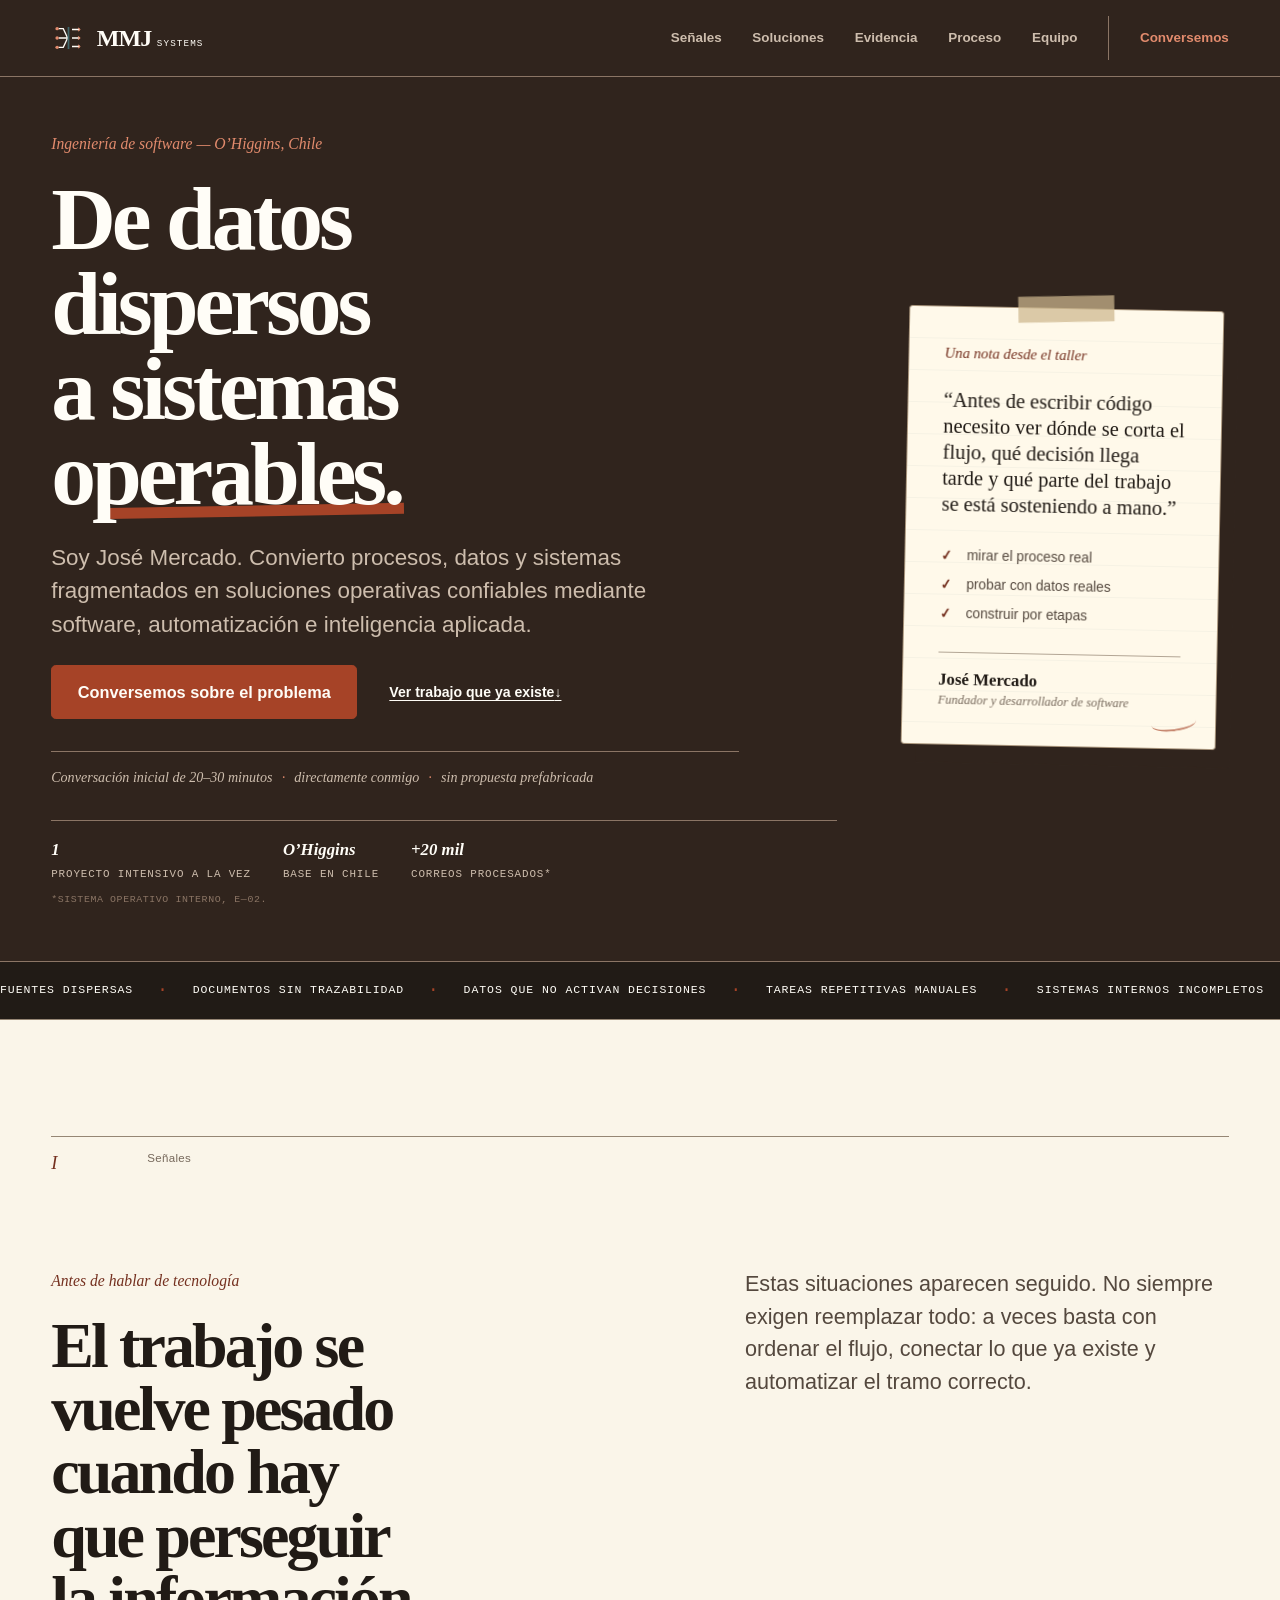
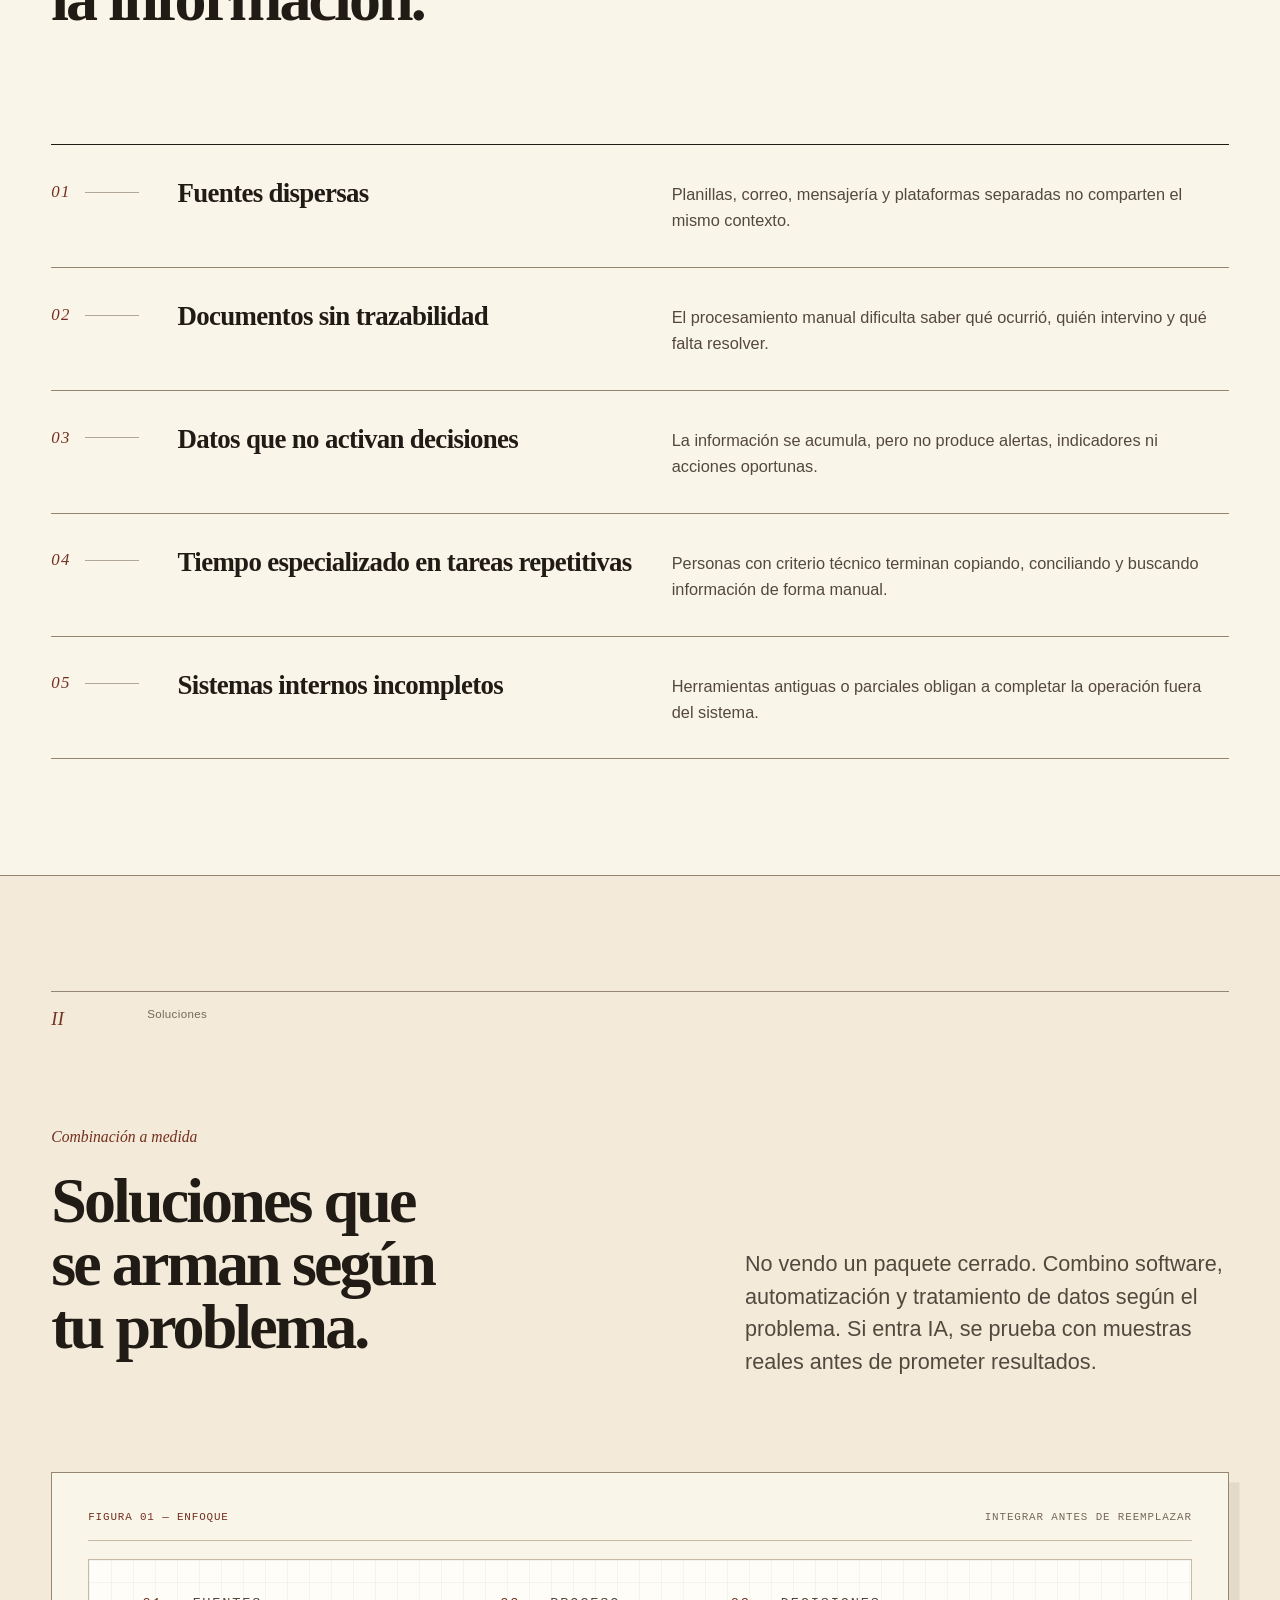
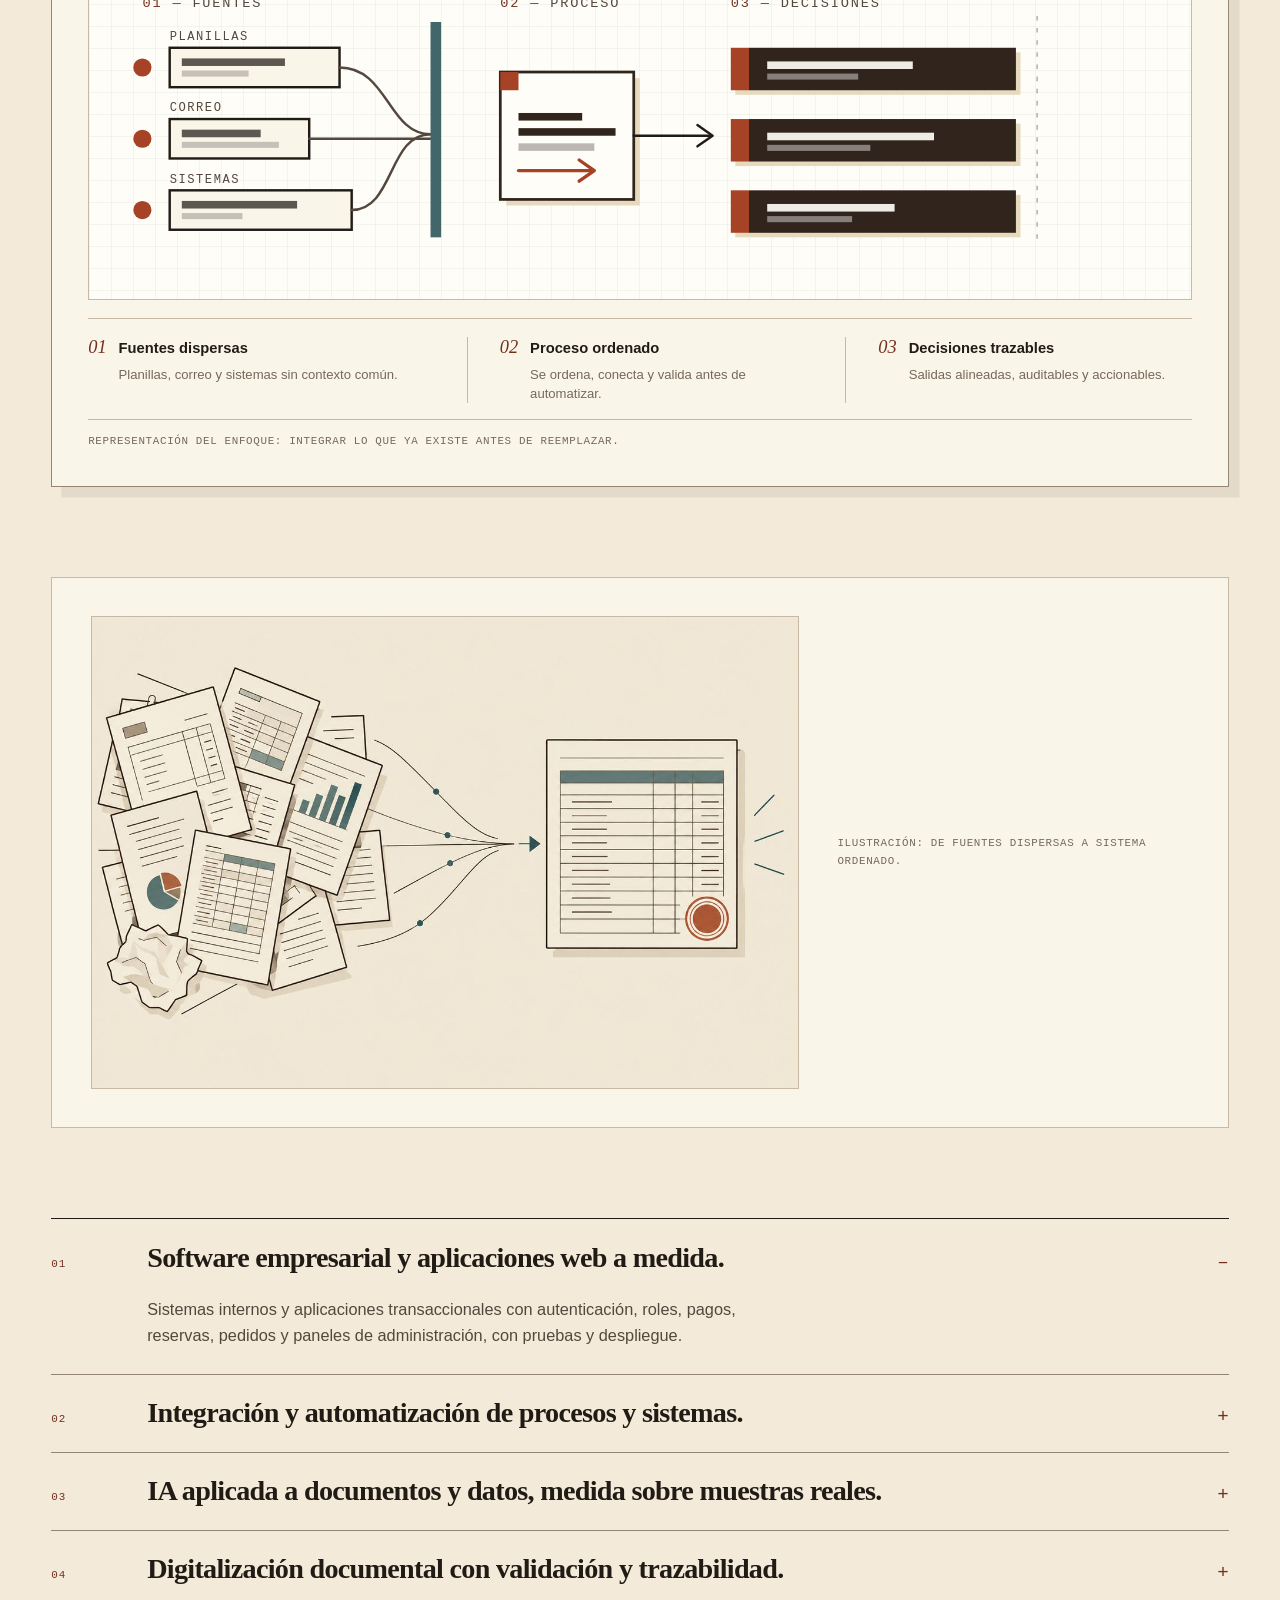
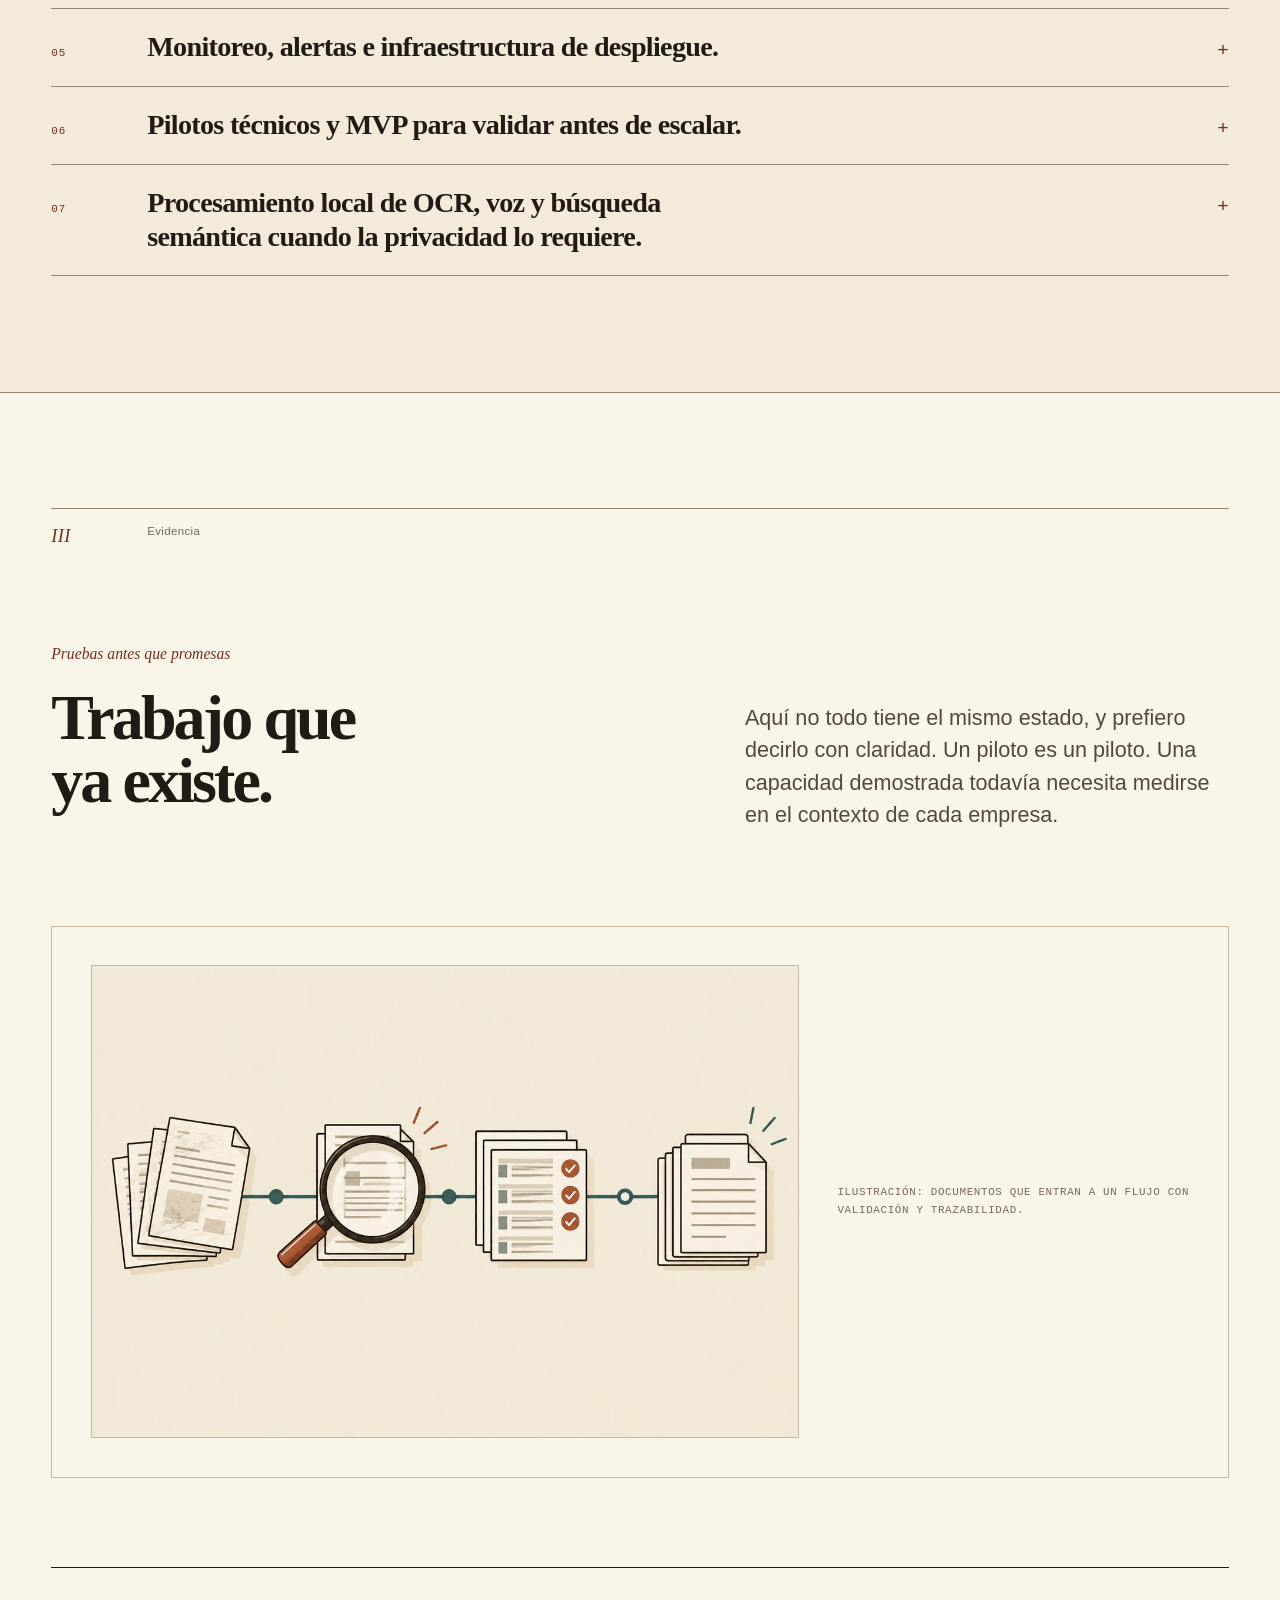
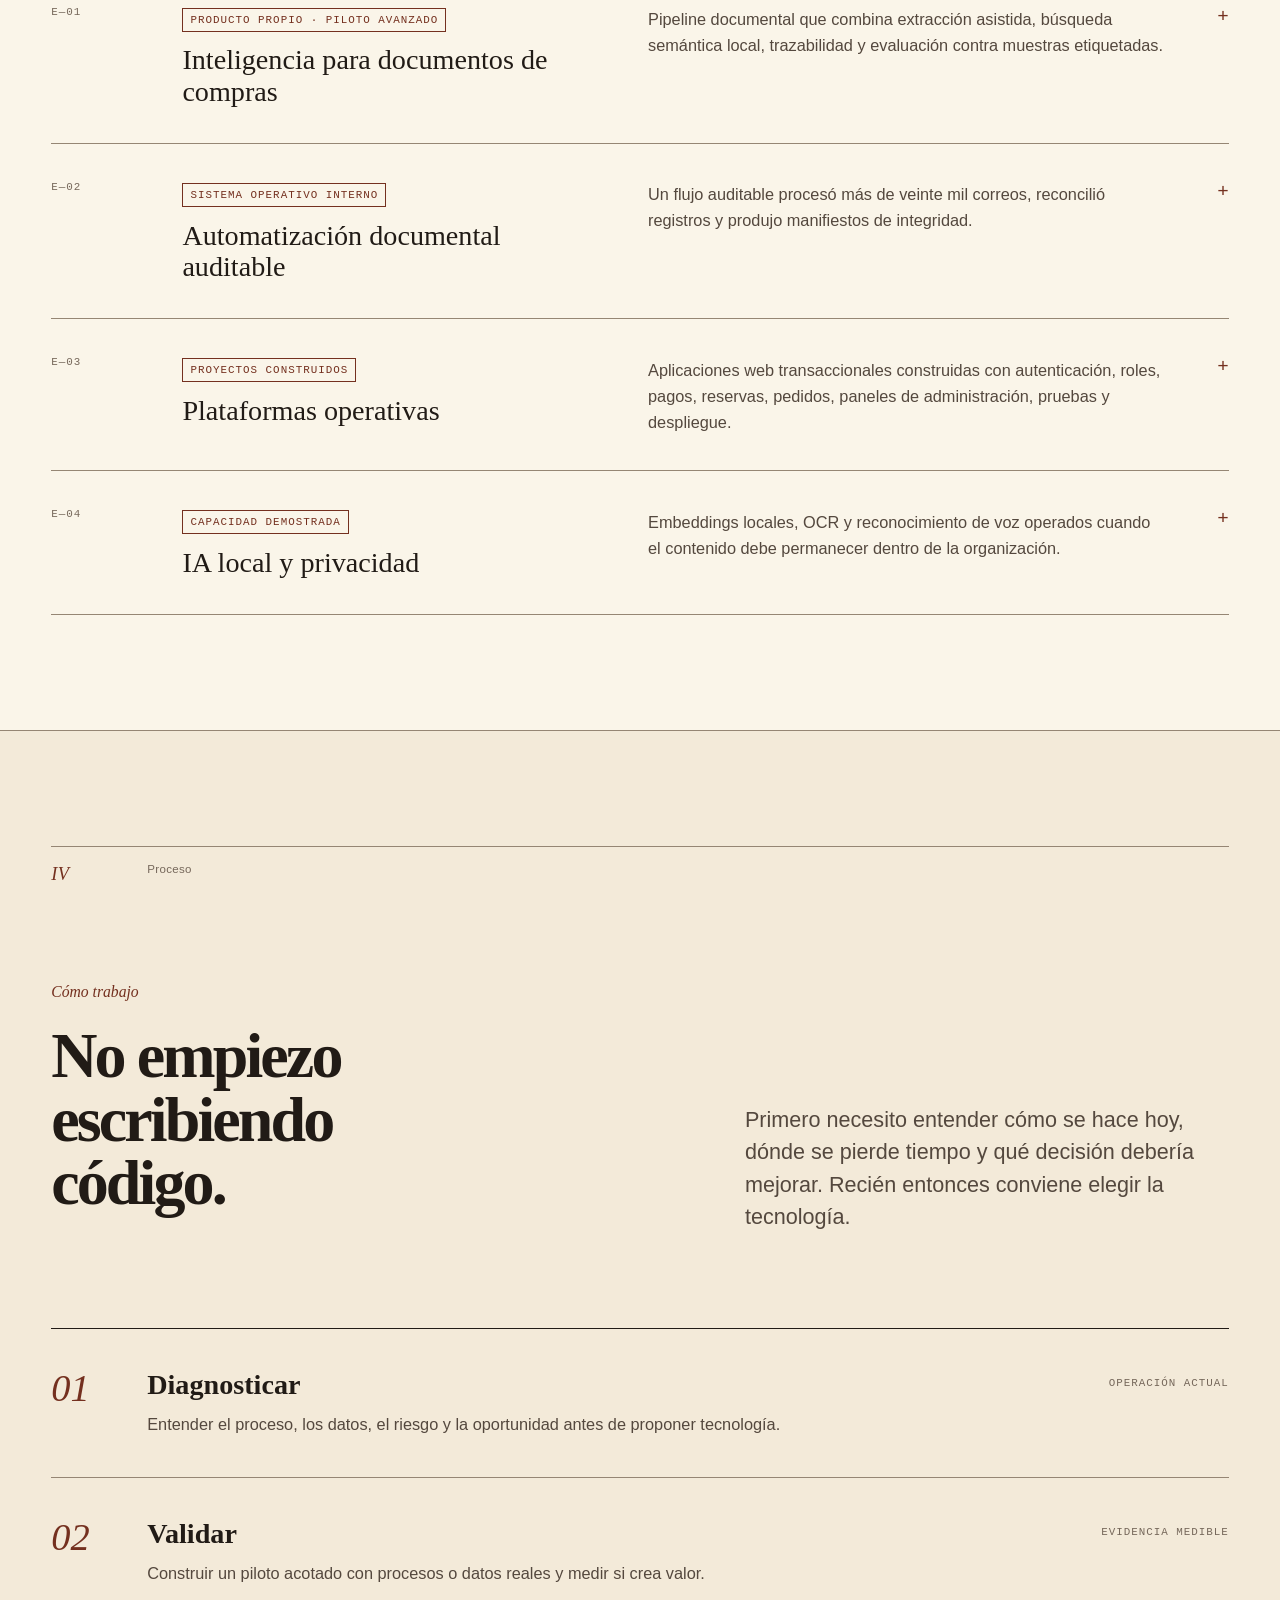
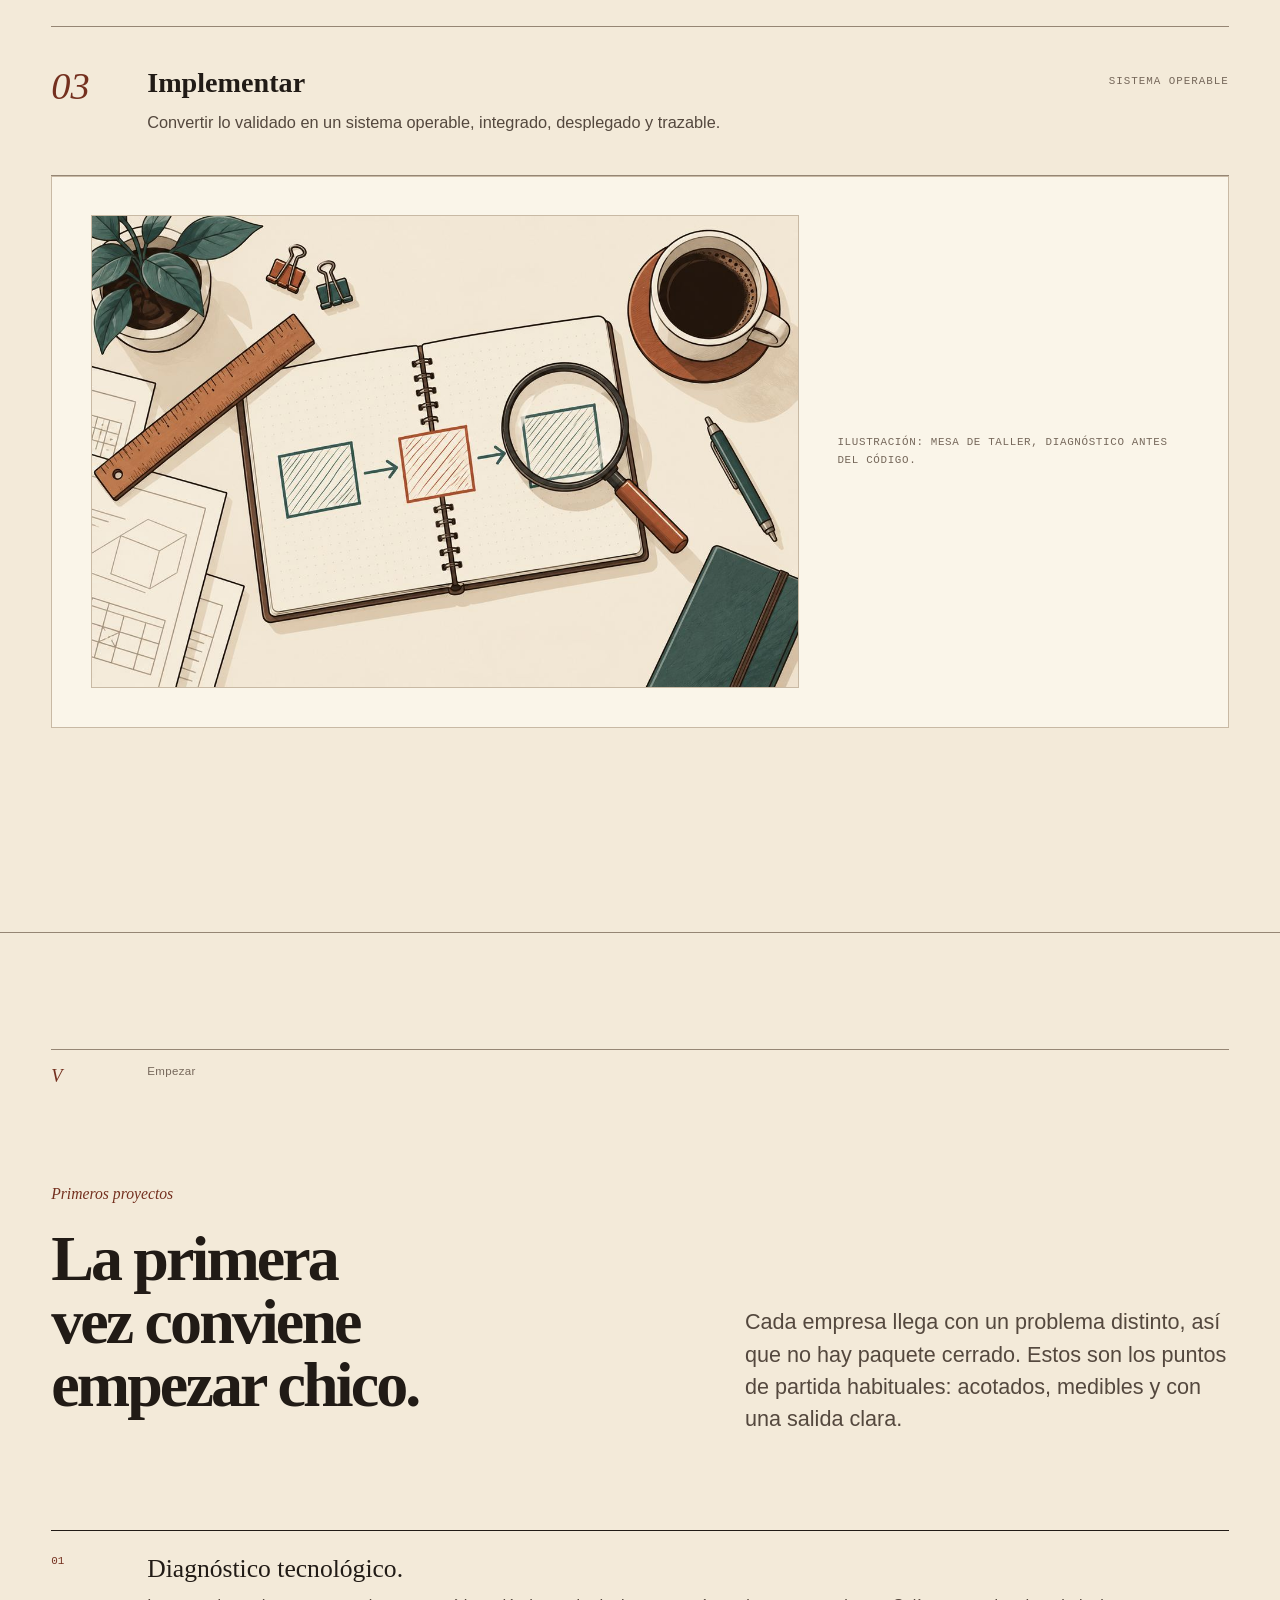
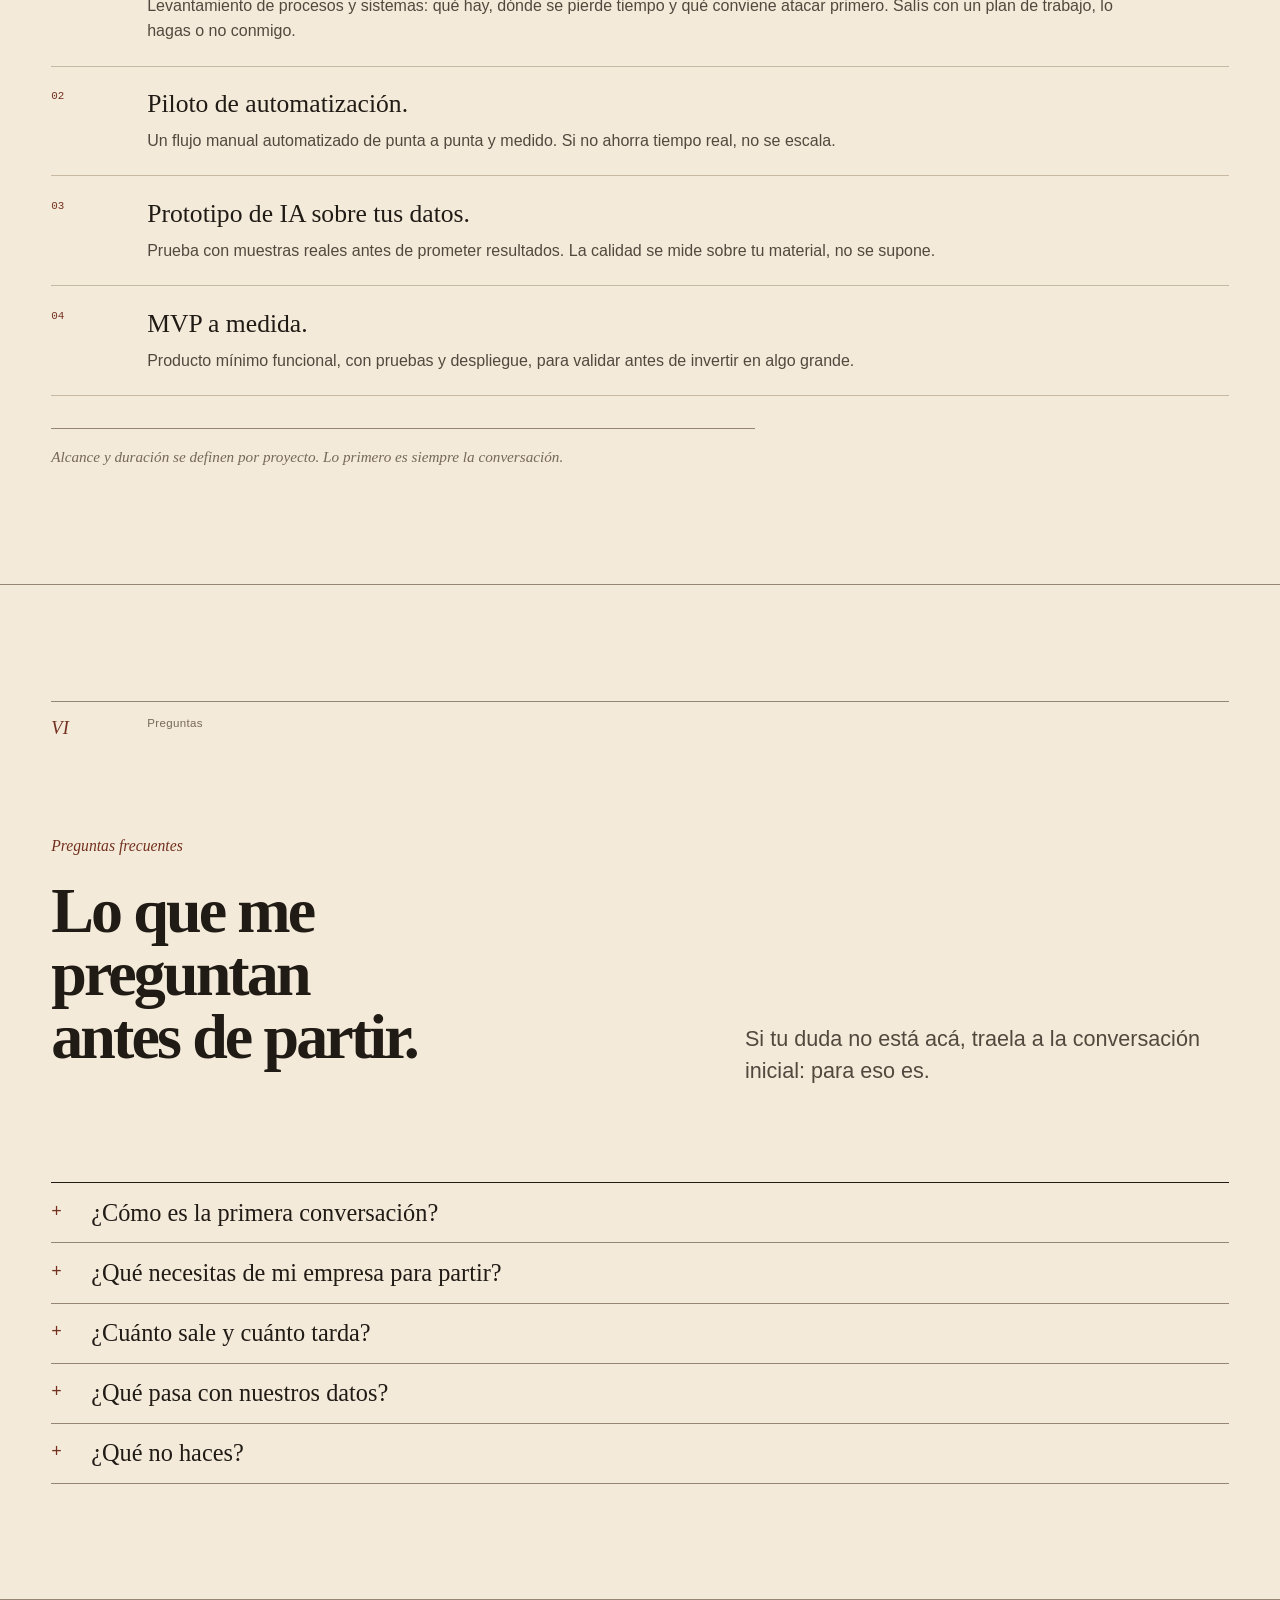
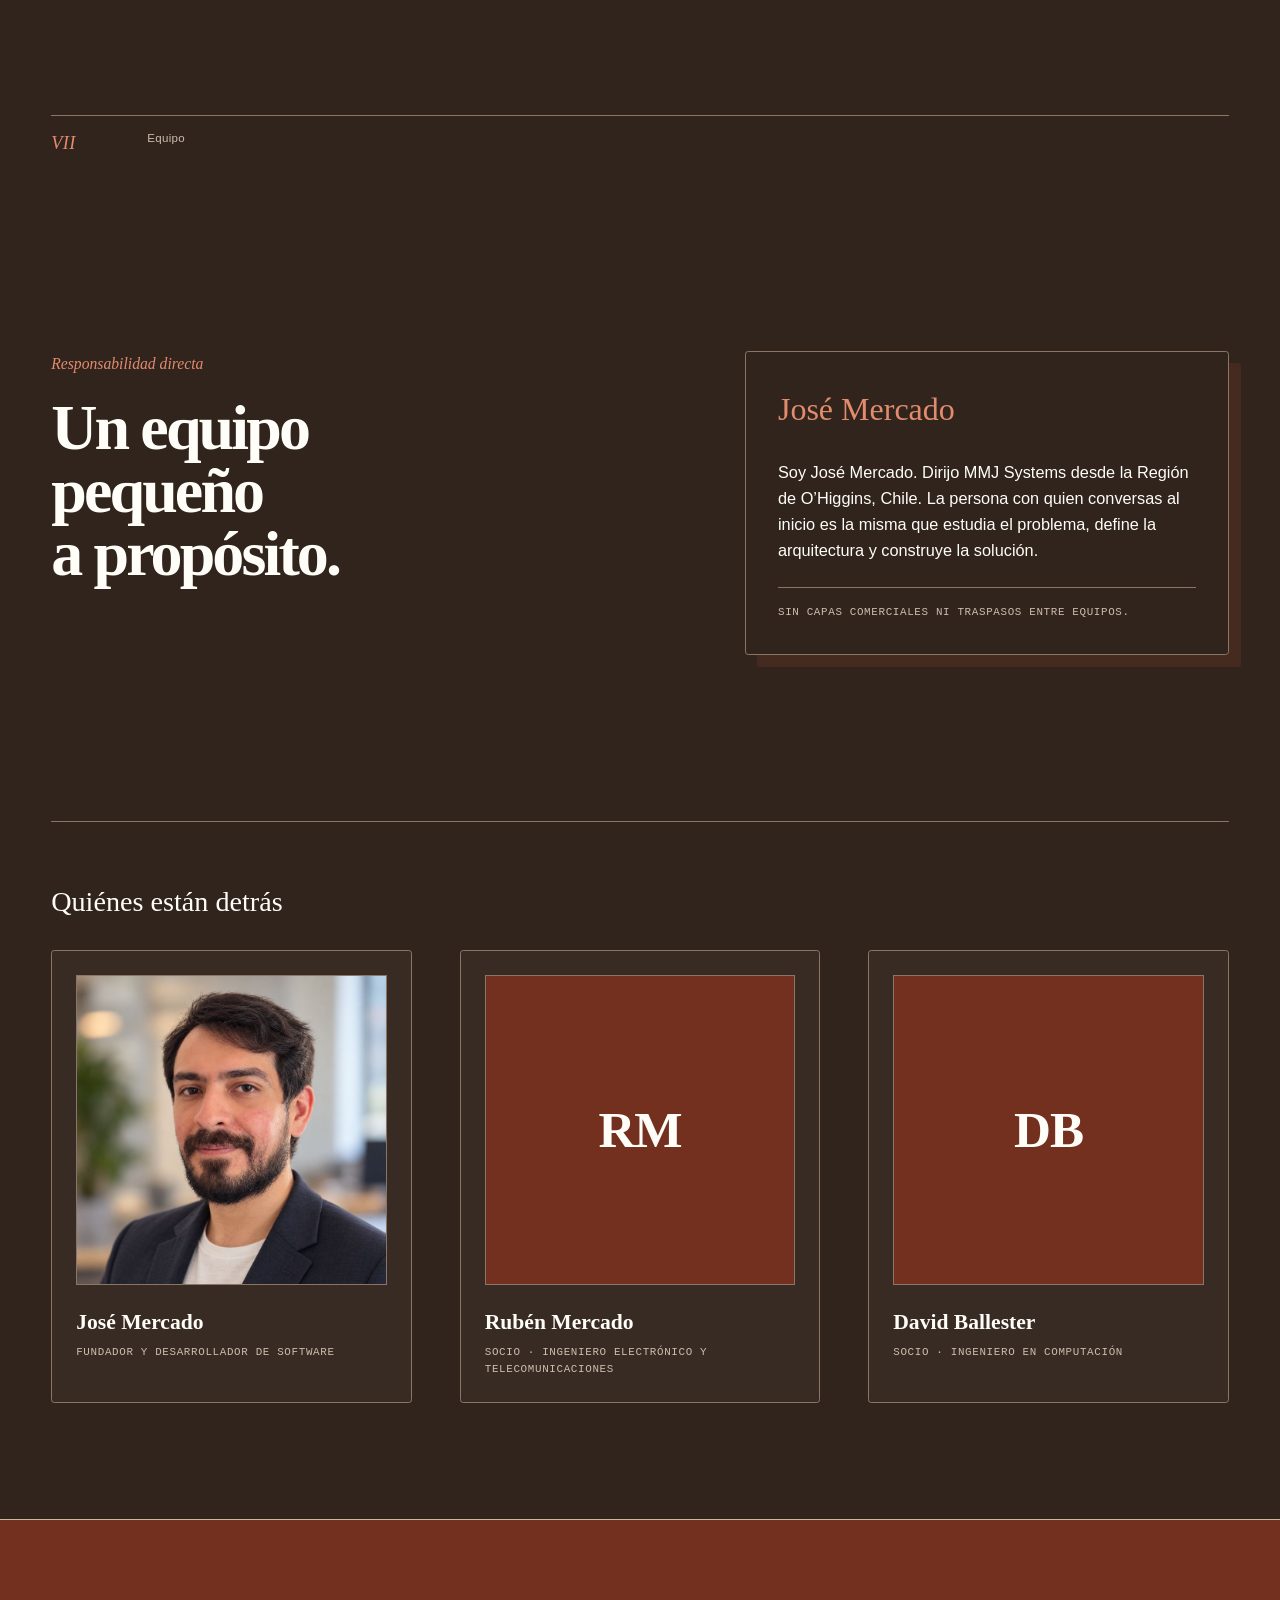
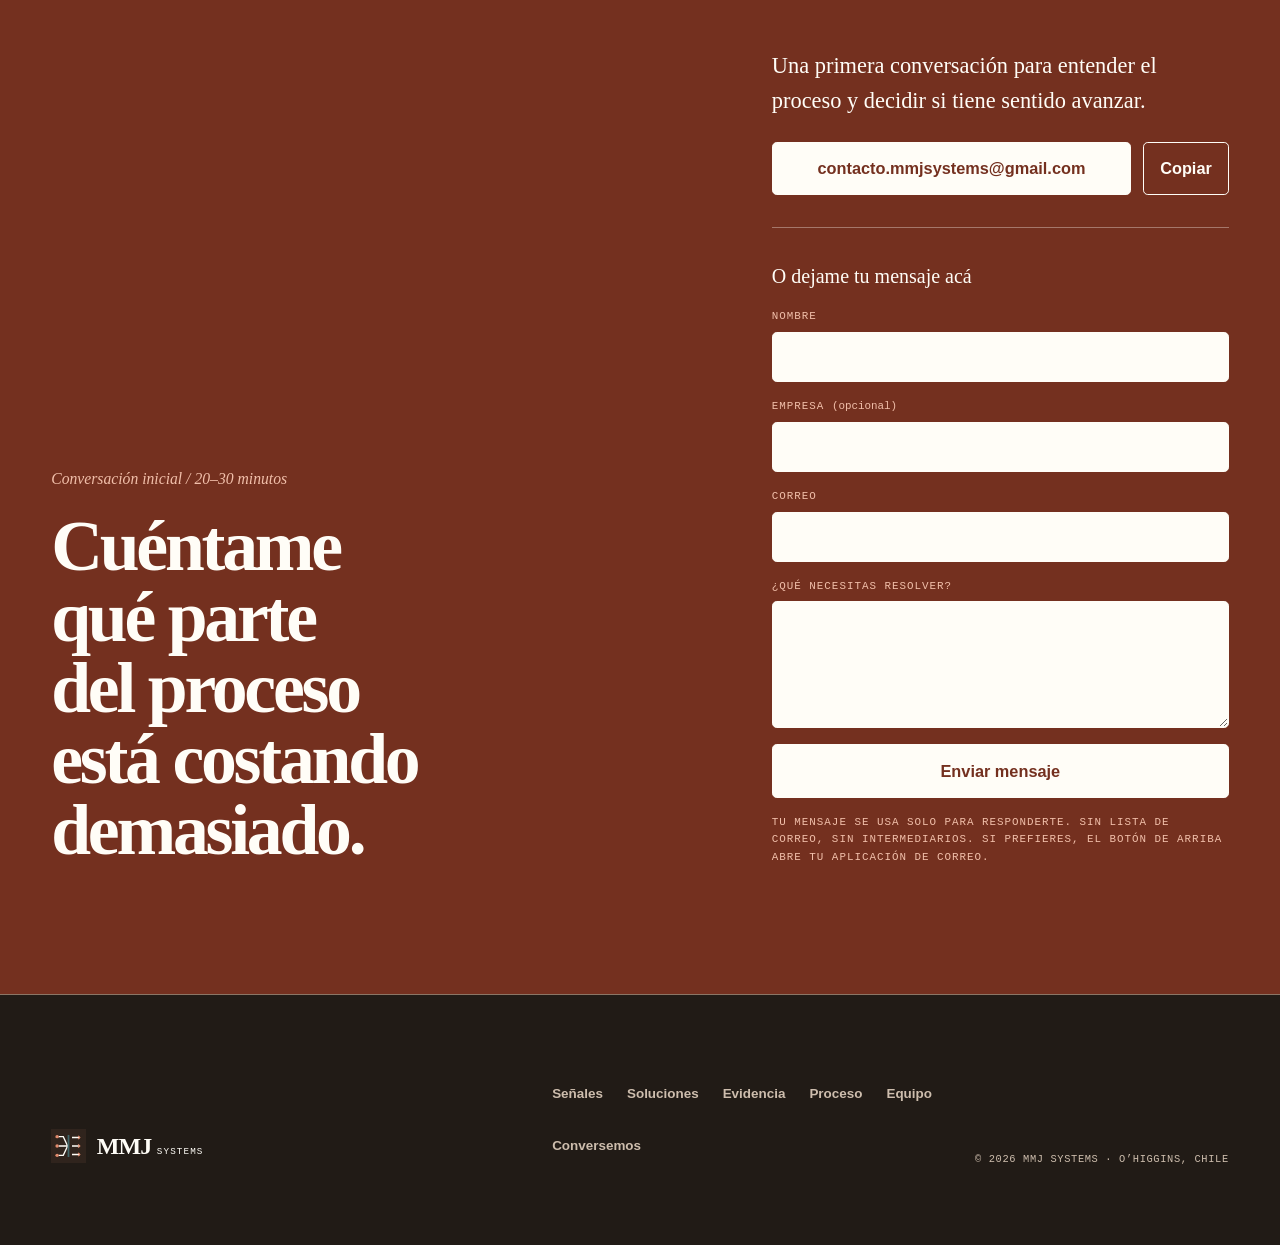
==== commit 3bbfce02: "Refina contenido, equipo y presentación de evidencias" ====
--- a/index.html
+++ b/index.html
@@ -68,11 +68,11 @@
           <span class="menu-mark" aria-hidden="true"></span>
         </button>
         <nav class="site-nav" id="navigation" aria-label="Navegación principal">
-          <a href="#capacidades">Capacidades</a>
+          <a href="#problema">Señales</a>
+          <a href="#capacidades">Soluciones</a>
           <a href="#evidencia">Evidencia</a>
-          <a href="#proceso">Cómo trabajo</a>
-          <a href="#empezar">Empezar</a>
-          <a href="#responsabilidad">MMJ Systems</a>
+          <a href="#proceso">Proceso</a>
+          <a href="#responsabilidad">Equipo</a>
           <a class="nav-contact" href="#contacto">Conversemos</a>
         </nav>
       </div>
@@ -135,7 +135,7 @@
             </ol>
             <footer>
               <strong>José Mercado</strong>
-              <span>Fundador e ingeniero</span>
+              <span>Fundador y desarrollador de software</span>
             </footer>
           </aside>
         </div>
@@ -166,7 +166,7 @@
       >
         <div class="shell">
           <div class="section-index">
-            <span>I</span><span>Señales operacionales</span>
+            <span>I</span><span>Señales</span>
           </div>
           <div class="intro-grid friction-intro">
             <div>
@@ -234,12 +234,12 @@
       >
         <div class="shell">
           <div class="section-index">
-            <span>II</span><span>Qué se puede resolver</span>
+            <span>II</span><span>Soluciones</span>
           </div>
           <div class="intro-grid">
             <div>
-              <p class="kicker">Lo que puedo construir</p>
-              <h2 id="capabilities-title">Piezas que hacen que una operación funcione.</h2>
+              <p class="kicker">Combinación a medida</p>
+              <h2 id="capabilities-title">Soluciones que se arman según tu problema.</h2>
             </div>
             <p class="section-lead">
               No vendo un paquete cerrado. Combino software, automatización y
@@ -414,7 +414,7 @@
       >
         <div class="shell">
           <div class="section-index">
-            <span>III</span><span>Qué respalda el trabajo</span>
+            <span>III</span><span>Evidencia</span>
           </div>
           <div class="intro-grid">
             <div>
@@ -442,52 +442,111 @@
           </figure>
 
           <div class="evidence-list">
-            <article class="evidence-item">
-              <div class="evidence-number">E—01</div>
-              <div>
-                <p class="status">Producto propio · piloto avanzado</p>
-                <h3>Inteligencia para documentos de compras</h3>
-              </div>
-              <p>
-                Pipeline documental que combina extracción asistida, búsqueda
-                semántica local, trazabilidad y evaluación contra muestras
-                etiquetadas.
-              </p>
-            </article>
-            <article class="evidence-item">
-              <div class="evidence-number">E—02</div>
-              <div>
-                <p class="status">Sistema operativo interno</p>
-                <h3>Automatización documental auditable</h3>
-              </div>
-              <p>
-                Un flujo auditable procesó más de veinte mil correos, reconcilió
-                registros y produjo manifiestos de integridad.
-              </p>
-            </article>
-            <article class="evidence-item">
-              <div class="evidence-number">E—03</div>
-              <div>
-                <p class="status">Proyectos construidos</p>
-                <h3>Plataformas operativas</h3>
-              </div>
-              <p>
-                Aplicaciones web transaccionales construidas con autenticación,
-                roles, pagos, reservas, pedidos, paneles de administración,
-                pruebas y despliegue.
-              </p>
-            </article>
-            <article class="evidence-item">
-              <div class="evidence-number">E—04</div>
-              <div>
-                <p class="status">Capacidad demostrada</p>
-                <h3>IA local y privacidad</h3>
-              </div>
-              <p>
-                Embeddings locales, OCR y reconocimiento de voz operados cuando
-                el contenido debe permanecer dentro de la organización.
-              </p>
-            </article>
+            <details class="evidence-item" name="evidencia">
+              <summary>
+                <span class="evidence-number">E—01</span>
+                <span class="evidence-head">
+                  <span class="status">Producto propio · piloto avanzado</span>
+                  <span class="evidence-title">Inteligencia para documentos de compras</span>
+                </span>
+                <span class="evidence-lead">
+                  Pipeline documental que combina extracción asistida, búsqueda
+                  semántica local, trazabilidad y evaluación contra muestras
+                  etiquetadas.
+                </span>
+              </summary>
+              <div class="evidence-body">
+                <p>
+                  Toma el material tal como llega —bases, licitaciones, PDFs
+                  escaneados— y lo convierte en datos estructurados:
+                  extracción asistida por IA, índice de búsqueda semántica
+                  local y rastro auditable de cada decisión. La calidad se
+                  mide contra muestras etiquetadas antes de afirmar
+                  cualquier resultado.
+                </p>
+                <p class="evidence-state">
+                  Estado: producto propio en piloto avanzado. No es un contrato
+                  comercial ni un servicio certificado en producción.
+                </p>
+              </div>
+            </details>
+            <details class="evidence-item" name="evidencia">
+              <summary>
+                <span class="evidence-number">E—02</span>
+                <span class="evidence-head">
+                  <span class="status">Sistema operativo interno</span>
+                  <span class="evidence-title">Automatización documental auditable</span>
+                </span>
+                <span class="evidence-lead">
+                  Un flujo auditable procesó más de veinte mil correos,
+                  reconcilió registros y produjo manifiestos de integridad.
+                </span>
+              </summary>
+              <div class="evidence-body">
+                <p>
+                  Lee el correo sin tocarlo —acceso de solo lectura—,
+                  reconcilia cada registro contra un índice y cierra con un
+                  manifiesto de integridad con hashes. Años después se puede
+                  verificar qué se procesó, qué falta y quién intervino.
+                </p>
+                <p class="evidence-state">
+                  Estado: sistema operativo interno. No se identifican partes
+                  privadas ni se presenta como caso de cliente.
+                </p>
+              </div>
+            </details>
+            <details class="evidence-item" name="evidencia">
+              <summary>
+                <span class="evidence-number">E—03</span>
+                <span class="evidence-head">
+                  <span class="status">Proyectos construidos</span>
+                  <span class="evidence-title">Plataformas operativas</span>
+                </span>
+                <span class="evidence-lead">
+                  Aplicaciones web transaccionales construidas con
+                  autenticación, roles, pagos, reservas, pedidos, paneles de
+                  administración, pruebas y despliegue.
+                </span>
+              </summary>
+              <div class="evidence-body">
+                <p>
+                  Sistemas que operan todos los días: autenticación con roles,
+                  pagos o reservas según el caso, panel de administración,
+                  pruebas automatizadas y despliegue en servidor propio o del
+                  cliente. Se construyen por etapas, del MVP al sistema
+                  completo.
+                </p>
+                <p class="evidence-state">
+                  Estado: proyectos construidos y desplegados. Nombres de
+                  productos o clientes, solo con aprobación separada.
+                </p>
+              </div>
+            </details>
+            <details class="evidence-item" name="evidencia">
+              <summary>
+                <span class="evidence-number">E—04</span>
+                <span class="evidence-head">
+                  <span class="status">Capacidad demostrada</span>
+                  <span class="evidence-title">IA local y privacidad</span>
+                </span>
+                <span class="evidence-lead">
+                  Embeddings locales, OCR y reconocimiento de voz operados
+                  cuando el contenido debe permanecer dentro de la organización.
+                </span>
+              </summary>
+              <div class="evidence-body">
+                <p>
+                  Embeddings, OCR y reconocimiento de voz corriendo en hardware
+                  propio: el contenido sensible nunca sale de la organización.
+                  La calidad se mide contra muestras reales antes de prometer
+                  resultados.
+                </p>
+                <p class="evidence-state">
+                  Estado: capacidad demostrada en operación interna. Sin
+                  benchmark sobre tus datos, no hay promesa de calidad.
+                </p>
+              </div>
+            </details>
           </div>
         </div>
       </section>
@@ -499,7 +558,7 @@
       >
         <div class="shell">
           <div class="section-index">
-            <span>IV</span><span>Cómo se avanza</span>
+            <span>IV</span><span>Proceso</span>
           </div>
           <div class="intro-grid">
             <div>
@@ -570,7 +629,7 @@
       >
         <div class="shell">
           <div class="section-index">
-            <span>V</span><span>Por dónde empezar</span>
+            <span>V</span><span>Empezar</span>
           </div>
           <div class="intro-grid">
             <div>
@@ -640,7 +699,7 @@
       >
         <div class="shell">
           <div class="section-index">
-            <span>VI</span><span>Antes de escribir</span>
+            <span>VI</span><span>Preguntas</span>
           </div>
           <div class="intro-grid">
             <div>
@@ -706,11 +765,11 @@
       >
         <div class="shell accountability-grid">
           <div class="section-index">
-            <span>VII</span><span>Responsabilidad directa</span>
+            <span>VII</span><span>Equipo</span>
           </div>
           <div>
-            <p class="kicker">MMJ Systems</p>
-            <h2 id="accountability-title">Una empresa pequeña a propósito.</h2>
+            <p class="kicker">Responsabilidad directa</p>
+            <h2 id="accountability-title">Un equipo pequeño a propósito.</h2>
           </div>
           <div class="founder-note">
             <p class="founder-name">José Mercado</p>
@@ -722,6 +781,34 @@
             <p class="founder-caption">
               Sin capas comerciales ni traspasos entre equipos.
             </p>
+          </div>
+          <div class="team">
+            <h3 class="team-title">Quiénes están detrás</h3>
+            <ul class="team-grid">
+              <li class="team-card">
+                <img
+                  class="team-photo"
+                  src="assets/equipo-jose.jpg"
+                  alt="Retrato de José Mercado"
+                  width="800"
+                  height="800"
+                  loading="lazy"
+                  decoding="async"
+                >
+                <p class="team-name">José Mercado</p>
+                <p class="team-role">Fundador y desarrollador de software</p>
+              </li>
+              <li class="team-card">
+                <span class="team-photo team-photo-placeholder" aria-hidden="true">RM</span>
+                <p class="team-name">Rubén Mercado</p>
+                <p class="team-role">Socio · Ingeniero electrónico y telecomunicaciones</p>
+              </li>
+              <li class="team-card">
+                <span class="team-photo team-photo-placeholder" aria-hidden="true">DB</span>
+                <p class="team-name">David Ballester</p>
+                <p class="team-role">Socio · Ingeniero en computación</p>
+              </li>
+            </ul>
           </div>
         </div>
       </section>
@@ -836,10 +923,11 @@
           </span>
         </a>
         <nav class="footer-nav" aria-label="Navegación secundaria">
-          <a href="#capacidades">Capacidades</a>
+          <a href="#problema">Señales</a>
+          <a href="#capacidades">Soluciones</a>
           <a href="#evidencia">Evidencia</a>
-          <a href="#proceso">Cómo trabajo</a>
-          <a href="#empezar">Empezar</a>
+          <a href="#proceso">Proceso</a>
+          <a href="#responsabilidad">Equipo</a>
           <a href="#contacto">Conversemos</a>
         </nav>
         <p>© <span data-year>2026</span> MMJ Systems · O’Higgins, Chile</p>
--- a/styles.css
+++ b/styles.css
@@ -845,11 +845,67 @@
 }
 .evidence-item {
   position: relative;
-  display: grid;
-  grid-template-columns: 5rem minmax(15rem, 0.8fr) minmax(18rem, 1fr);
-  gap: clamp(1.5rem, 4vw, 5rem);
   padding: 2.2rem 0;
   border-bottom: 1px solid var(--line-dark);
+}
+.evidence-item summary {
+  display: grid;
+  grid-template-columns: 5rem minmax(15rem, 0.8fr) minmax(18rem, 1fr) auto;
+  gap: clamp(1.5rem, 4vw, 5rem);
+  align-items: start;
+  cursor: pointer;
+  list-style: none;
+  border-radius: 0.2rem;
+}
+.evidence-item summary::-webkit-details-marker {
+  display: none;
+}
+.evidence-item summary::after {
+  content: "+";
+  color: var(--clay-dark);
+  font-family: var(--mono);
+  font-size: 1.2rem;
+  line-height: 1.4;
+}
+.evidence-item[open] summary::after {
+  content: "–";
+}
+.evidence-head .status {
+  margin-bottom: 0.8rem;
+}
+.evidence-title {
+  display: block;
+  font-family: var(--serif);
+  font-size: clamp(1.45rem, 2.2vw, 2rem);
+  line-height: 1.12;
+  transition: color 0.3s ease;
+}
+.evidence-lead {
+  display: block;
+  max-width: 44rem;
+  margin-top: 0.15rem;
+  color: var(--ink-soft);
+}
+.evidence-body {
+  display: grid;
+  gap: 1rem;
+  max-width: 60rem;
+  padding: 1.5rem 0 0.5rem calc(5rem + clamp(1.5rem, 4vw, 5rem));
+}
+.evidence-body p {
+  max-width: 44rem;
+  margin: 0;
+  color: var(--ink-soft);
+}
+.evidence-state {
+  padding-top: 1rem;
+  border-top: 1px solid var(--line);
+  color: var(--muted);
+  font-family: var(--mono);
+  font-size: 0.68rem;
+  letter-spacing: 0.06em;
+  text-transform: uppercase;
+  line-height: 1.6;
 }
 .evidence-item::after {
   content: "";
@@ -867,22 +923,15 @@
   .evidence-item:hover::after {
     transform: scaleX(1);
   }
-  .evidence-item:hover h3 {
+  .evidence-item:hover .evidence-title {
     color: var(--clay-dark);
   }
-}
-.evidence-item h3 {
-  transition: color 0.3s ease;
-}
-.evidence-item > p {
-  max-width: 44rem;
-  margin: 0.15rem 0 0;
-  color: var(--ink-soft);
 }
 .evidence-number {
   color: var(--muted);
 }
 .status {
+  display: inline-block;
   width: fit-content;
   margin-bottom: 0.8rem;
   padding: 0.25rem 0.45rem;
@@ -991,6 +1040,77 @@
   letter-spacing: 0.06em;
   text-transform: uppercase;
 }
+.team {
+  grid-column: 1 / -1;
+  margin-top: clamp(2rem, 5vw, 4rem);
+  padding-top: clamp(2rem, 5vw, 4rem);
+  border-top: 1px solid #8b7565;
+}
+.team-title {
+  margin: 0 0 2rem;
+  color: var(--white);
+  font-family: var(--serif);
+  font-size: clamp(1.45rem, 2.2vw, 2rem);
+  font-weight: 500;
+  line-height: 1.12;
+}
+.team-grid {
+  display: grid;
+  grid-template-columns: repeat(3, 1fr);
+  gap: clamp(1.5rem, 4vw, 3rem);
+  margin: 0;
+  padding: 0;
+  list-style: none;
+}
+.team-card {
+  margin: 0;
+  padding: 1.5rem;
+  border: 1px solid #8b7565;
+  border-radius: 0.2rem;
+  background: rgba(255, 253, 247, 0.03);
+}
+.team-photo {
+  width: 100%;
+  aspect-ratio: 1 / 1;
+  margin-bottom: 1.25rem;
+  border: 1px solid #8b7565;
+}
+span.team-photo {
+  display: flex;
+  align-items: center;
+  justify-content: center;
+}
+img.team-photo {
+  display: block;
+  height: auto;
+  padding: 0;
+  background: var(--paper);
+  object-fit: cover;
+  object-position: top center;
+}
+.team-photo-placeholder {
+  color: var(--white);
+  background: var(--clay-dark);
+  font-family: var(--serif);
+  font-size: clamp(2.5rem, 4vw, 3.5rem);
+  font-weight: 600;
+  letter-spacing: -0.02em;
+}
+.team-name {
+  margin: 0 0 0.25rem;
+  color: var(--white);
+  font-family: var(--serif);
+  font-size: 1.35rem;
+  font-weight: 600;
+}
+.team-role {
+  margin: 0;
+  color: #cdbdad;
+  font-family: var(--mono);
+  font-size: 0.68rem;
+  letter-spacing: 0.06em;
+  text-transform: uppercase;
+}
 .contact {
   padding-block: clamp(5rem, 10vw, 10rem);
   color: var(--white);
@@ -1273,6 +1393,10 @@
   text-transform: uppercase;
 }
 .media-frame {
+  display: grid;
+  grid-template-columns: minmax(0, 1fr) minmax(14rem, 22rem);
+  gap: clamp(1.25rem, 3vw, 2.5rem);
+  align-items: start;
   margin: 0 0 clamp(3rem, 7vw, 6rem);
   padding: clamp(1.25rem, 3vw, 2.5rem);
   border: 1px solid var(--line);
@@ -1280,15 +1404,20 @@
 }
 .media-frame img {
   display: block;
+  grid-column: 1;
+  grid-row: 1;
   width: 100%;
   height: auto;
   border: 1px solid var(--line);
   background: var(--paper);
 }
 .media-frame figcaption {
-  margin-top: 1rem;
-  padding-top: 0.8rem;
-  border-top: 1px solid var(--line);
+  grid-column: 2;
+  grid-row: 1;
+  align-self: center;
+  margin-top: 0;
+  padding-top: 0;
+  border-top: 0;
   color: var(--muted);
   font-family: var(--mono);
   font-size: 0.68rem;
@@ -1343,6 +1472,23 @@
   .accountability-grid,
   .contact-grid {
     grid-template-columns: 1fr;
+  }
+  .media-frame {
+    grid-template-columns: 1fr;
+    justify-items: center;
+  }
+  .media-frame img {
+    grid-column: 1;
+    grid-row: 1;
+    max-width: 26rem;
+  }
+  .media-frame figcaption {
+    grid-column: 1;
+    grid-row: 2;
+    max-width: 26rem;
+    padding-top: 0.8rem;
+    border-top: 1px solid var(--line);
+    text-align: center;
   }
   .hero {
     min-height: 0;
@@ -1521,12 +1667,15 @@
     grid-column: 2;
     padding-top: 0;
   }
-  .evidence-item {
-    grid-template-columns: 2.5rem 1fr;
+  .evidence-item summary {
+    grid-template-columns: 2.5rem 1fr auto;
     gap: 1rem;
   }
-  .evidence-item > p {
+  .evidence-item .evidence-lead {
     grid-column: 2;
+  }
+  .evidence-body {
+    padding-left: 0;
   }
   .process-list li {
     grid-template-columns: 3rem 1fr;
@@ -1537,6 +1686,9 @@
   }
   .founder-note {
     padding: 1.25rem;
+  }
+  .team-grid {
+    grid-template-columns: 1fr;
   }
   .flow-diagram {
     box-shadow: 8px 8px 0 rgba(48, 36, 29, 0.08);
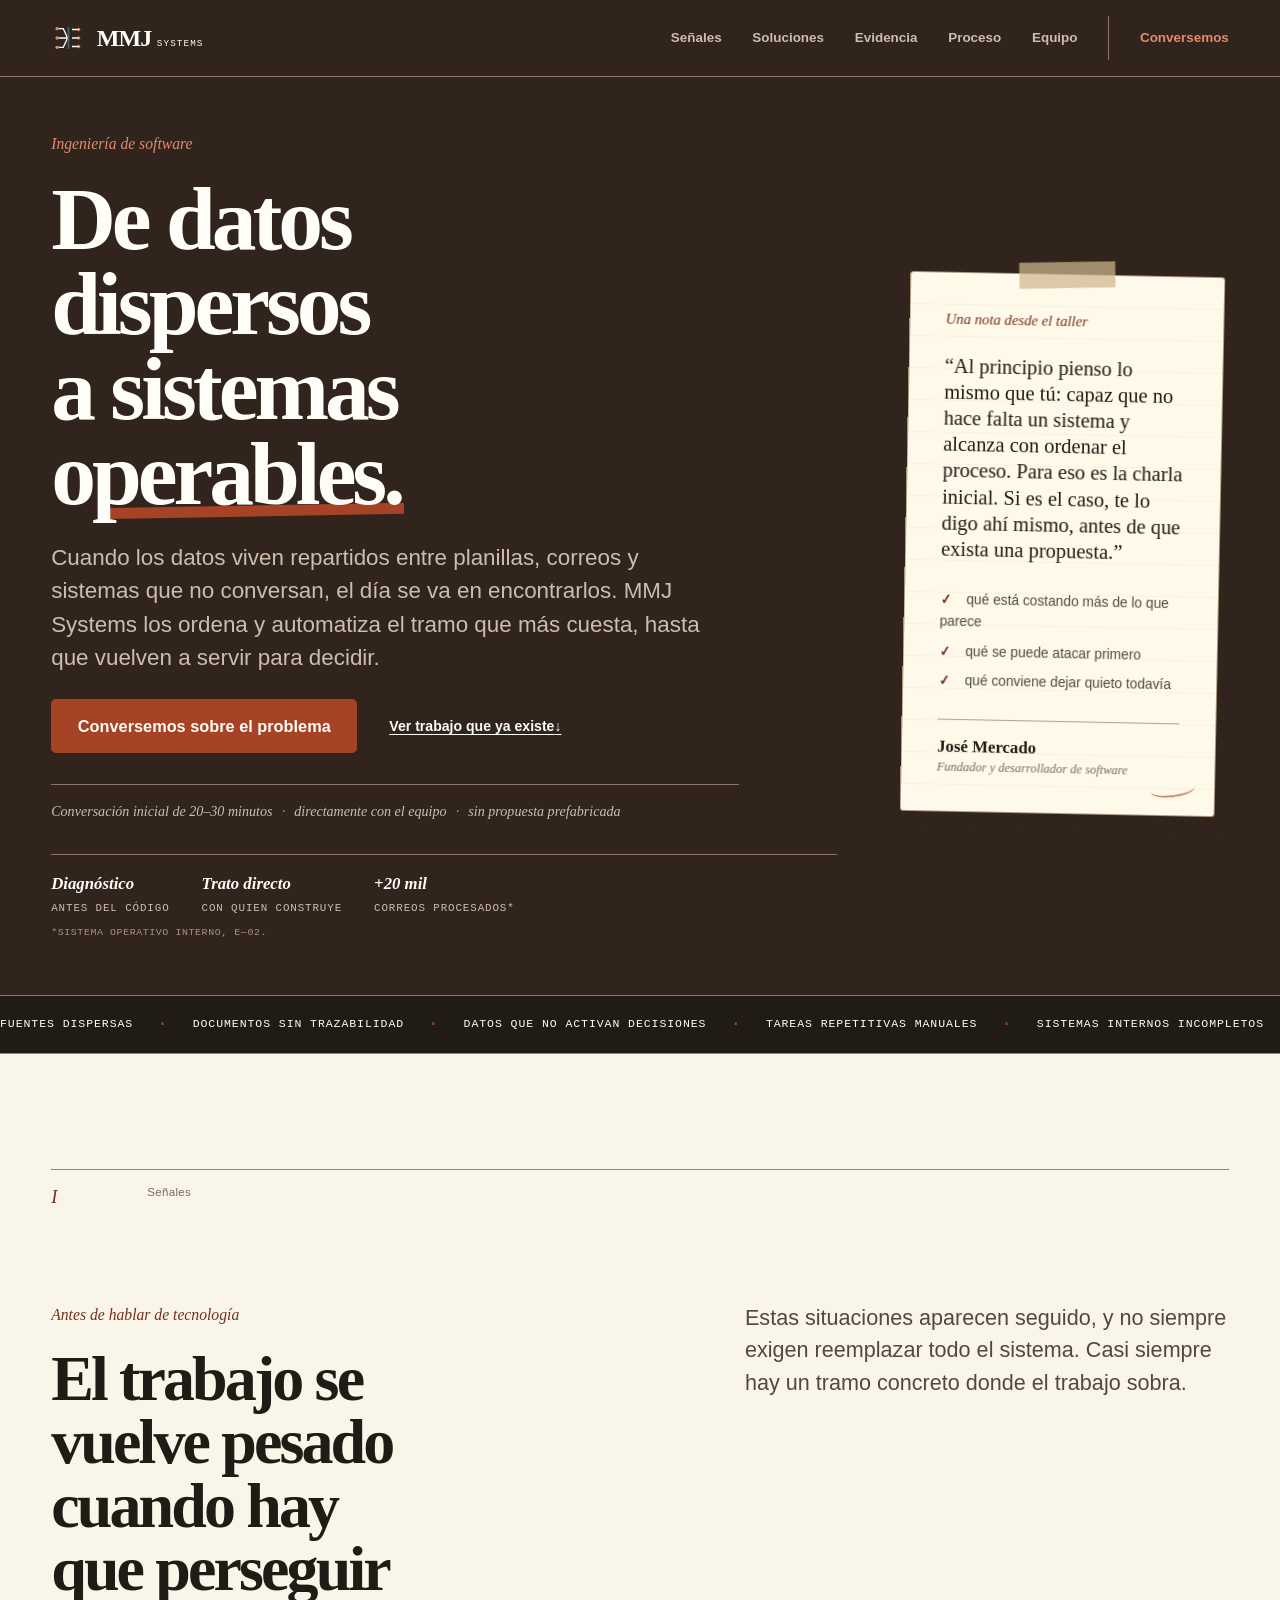
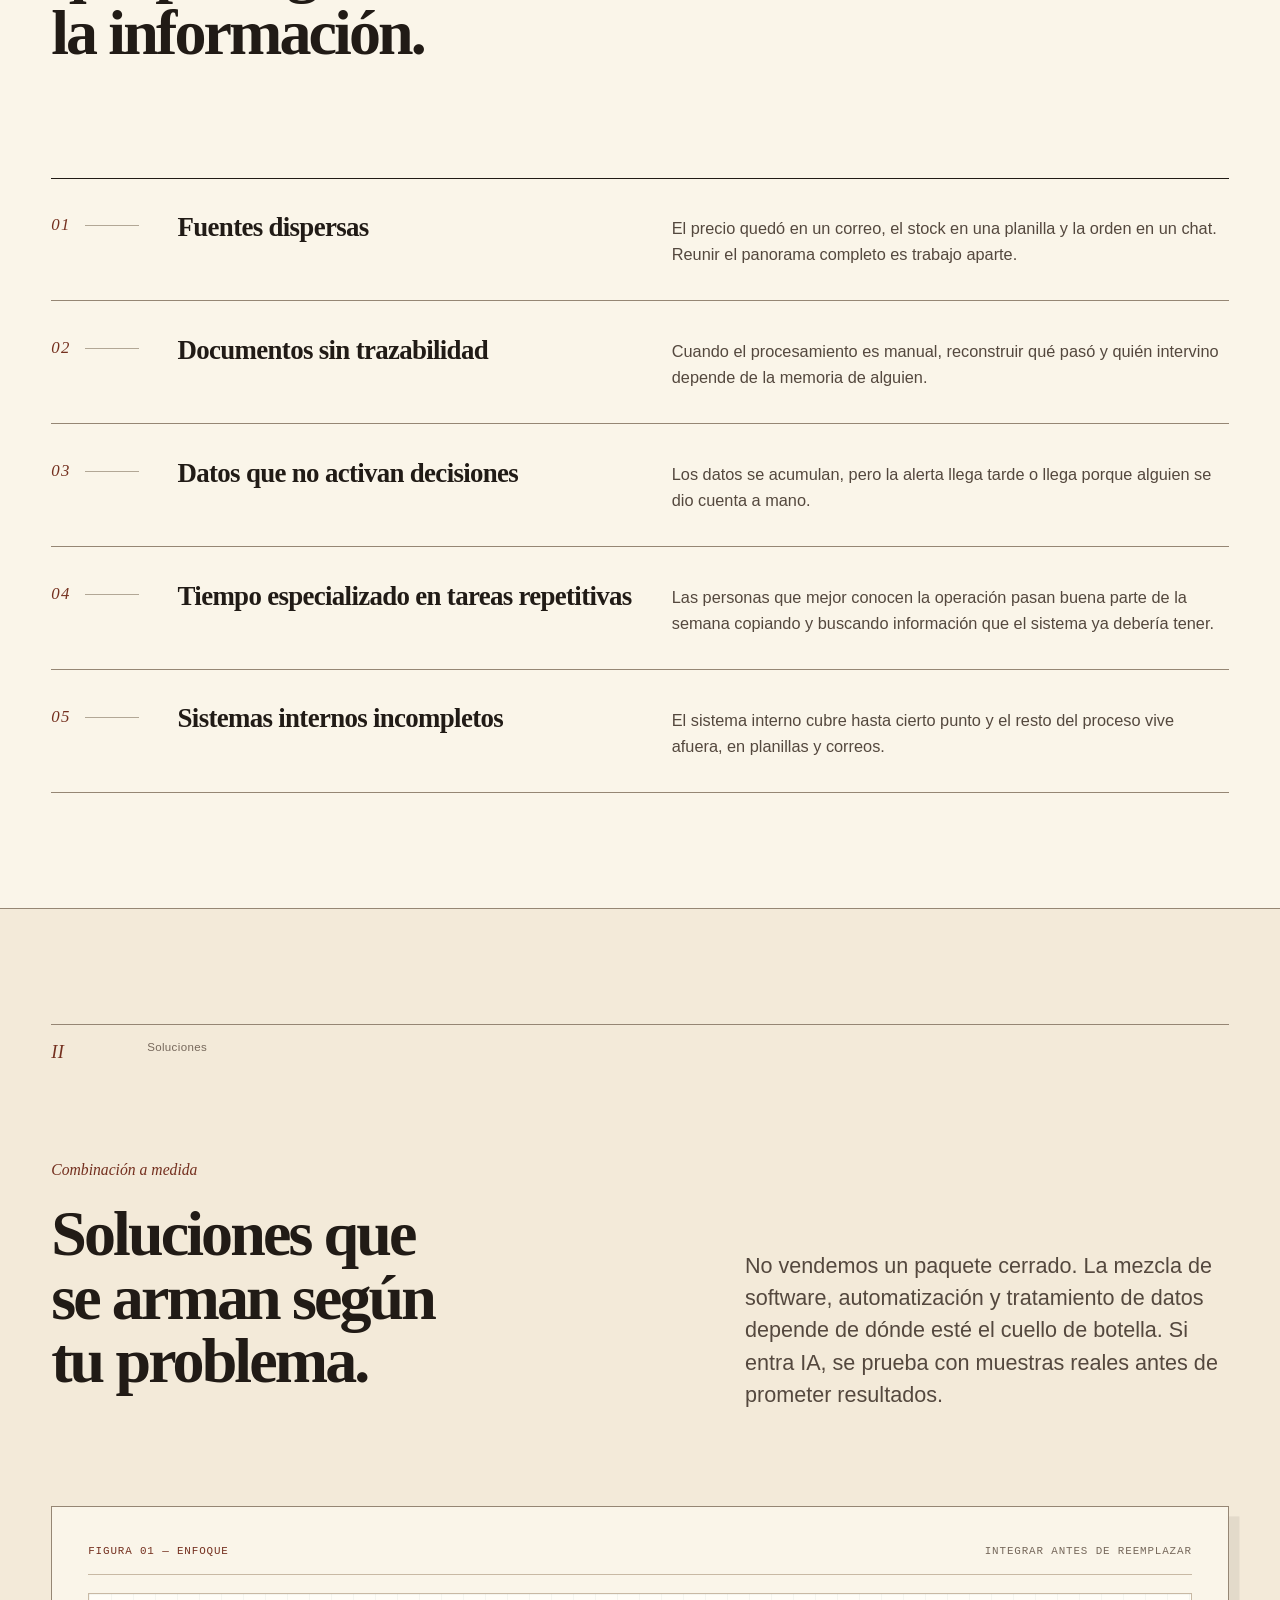
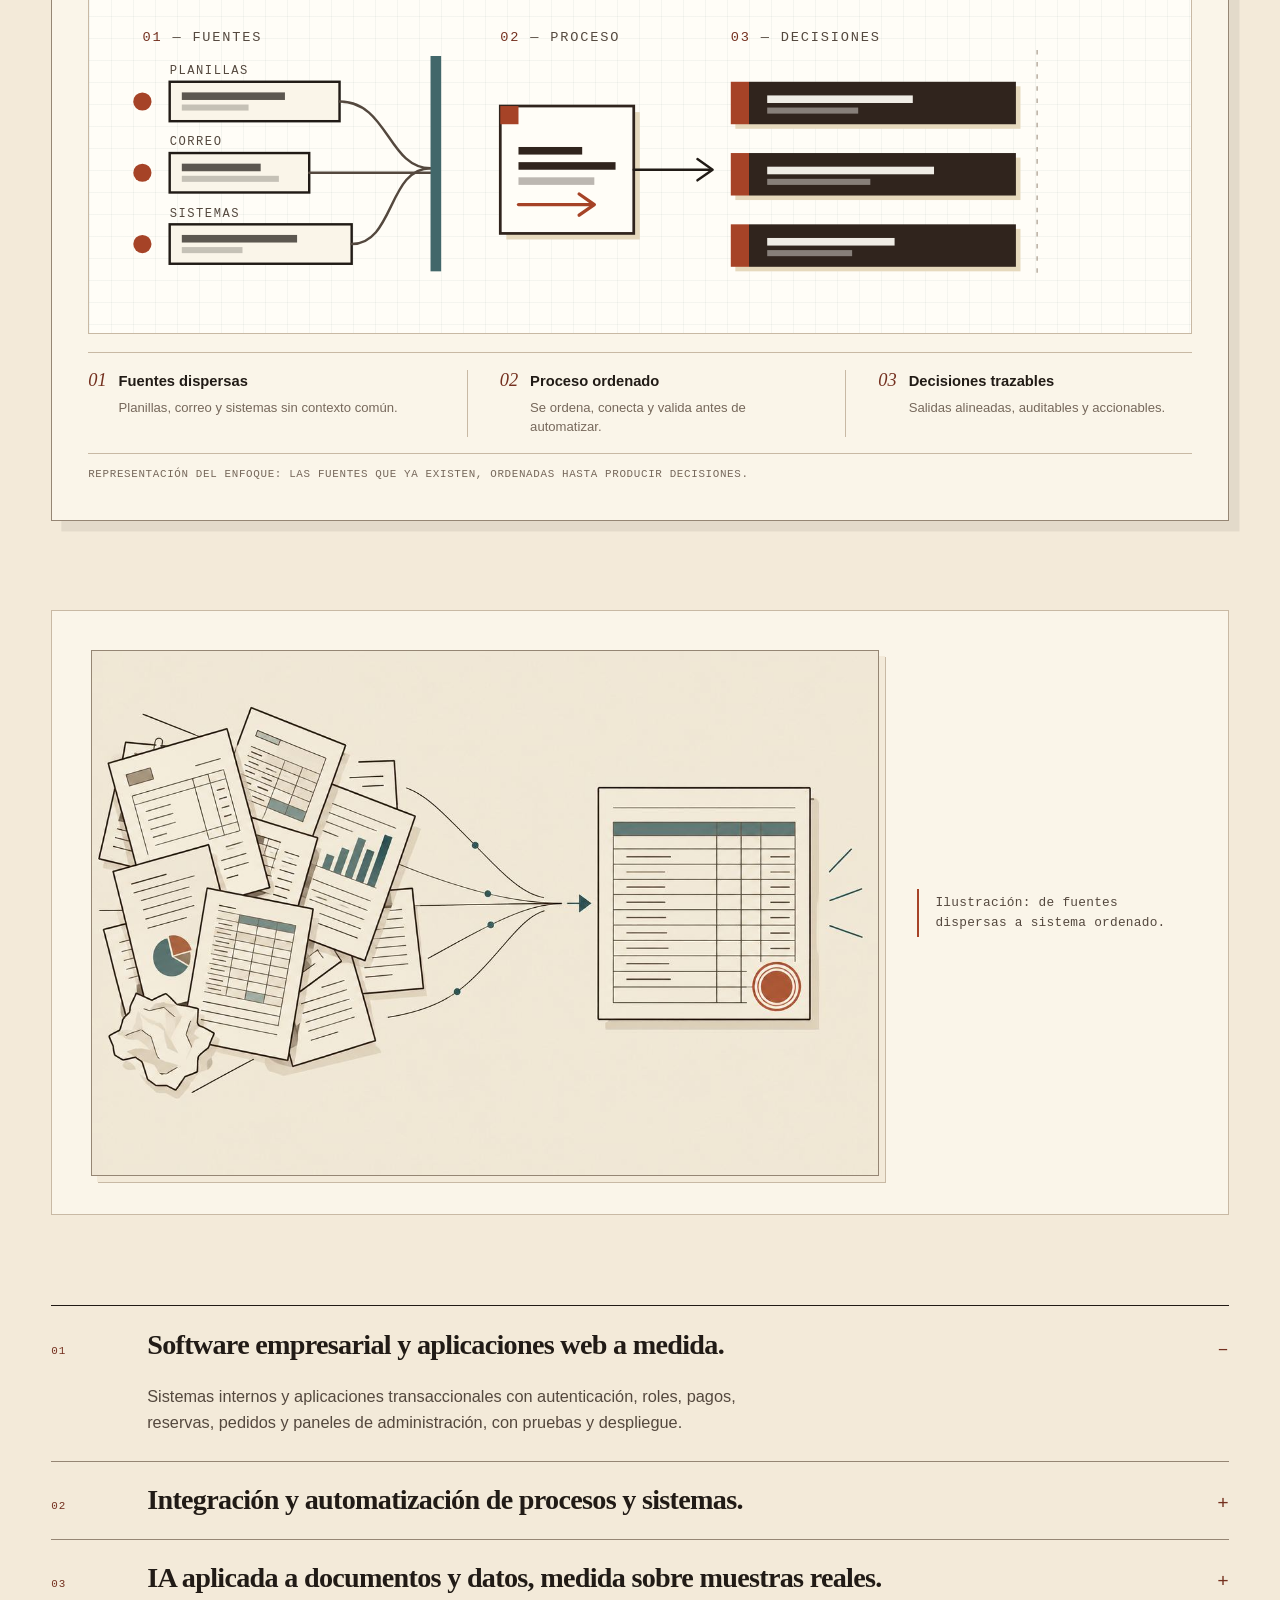
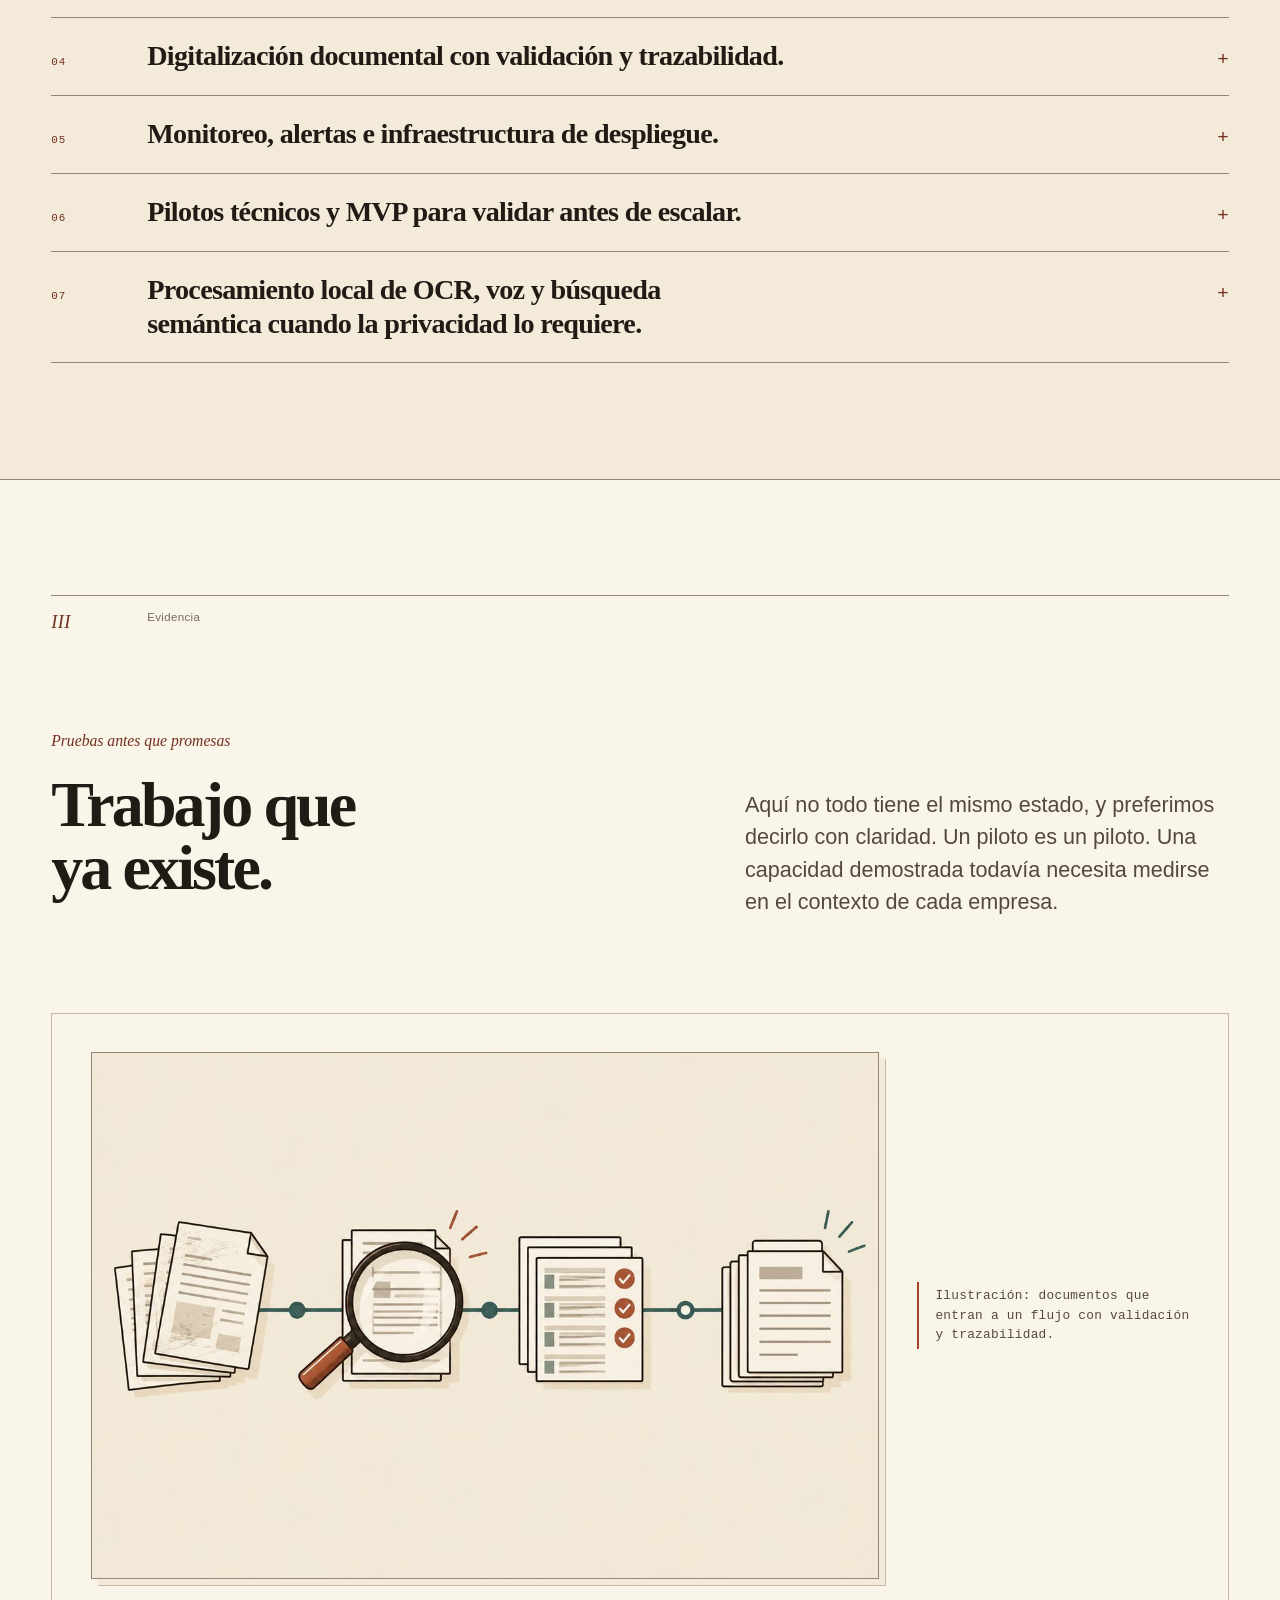
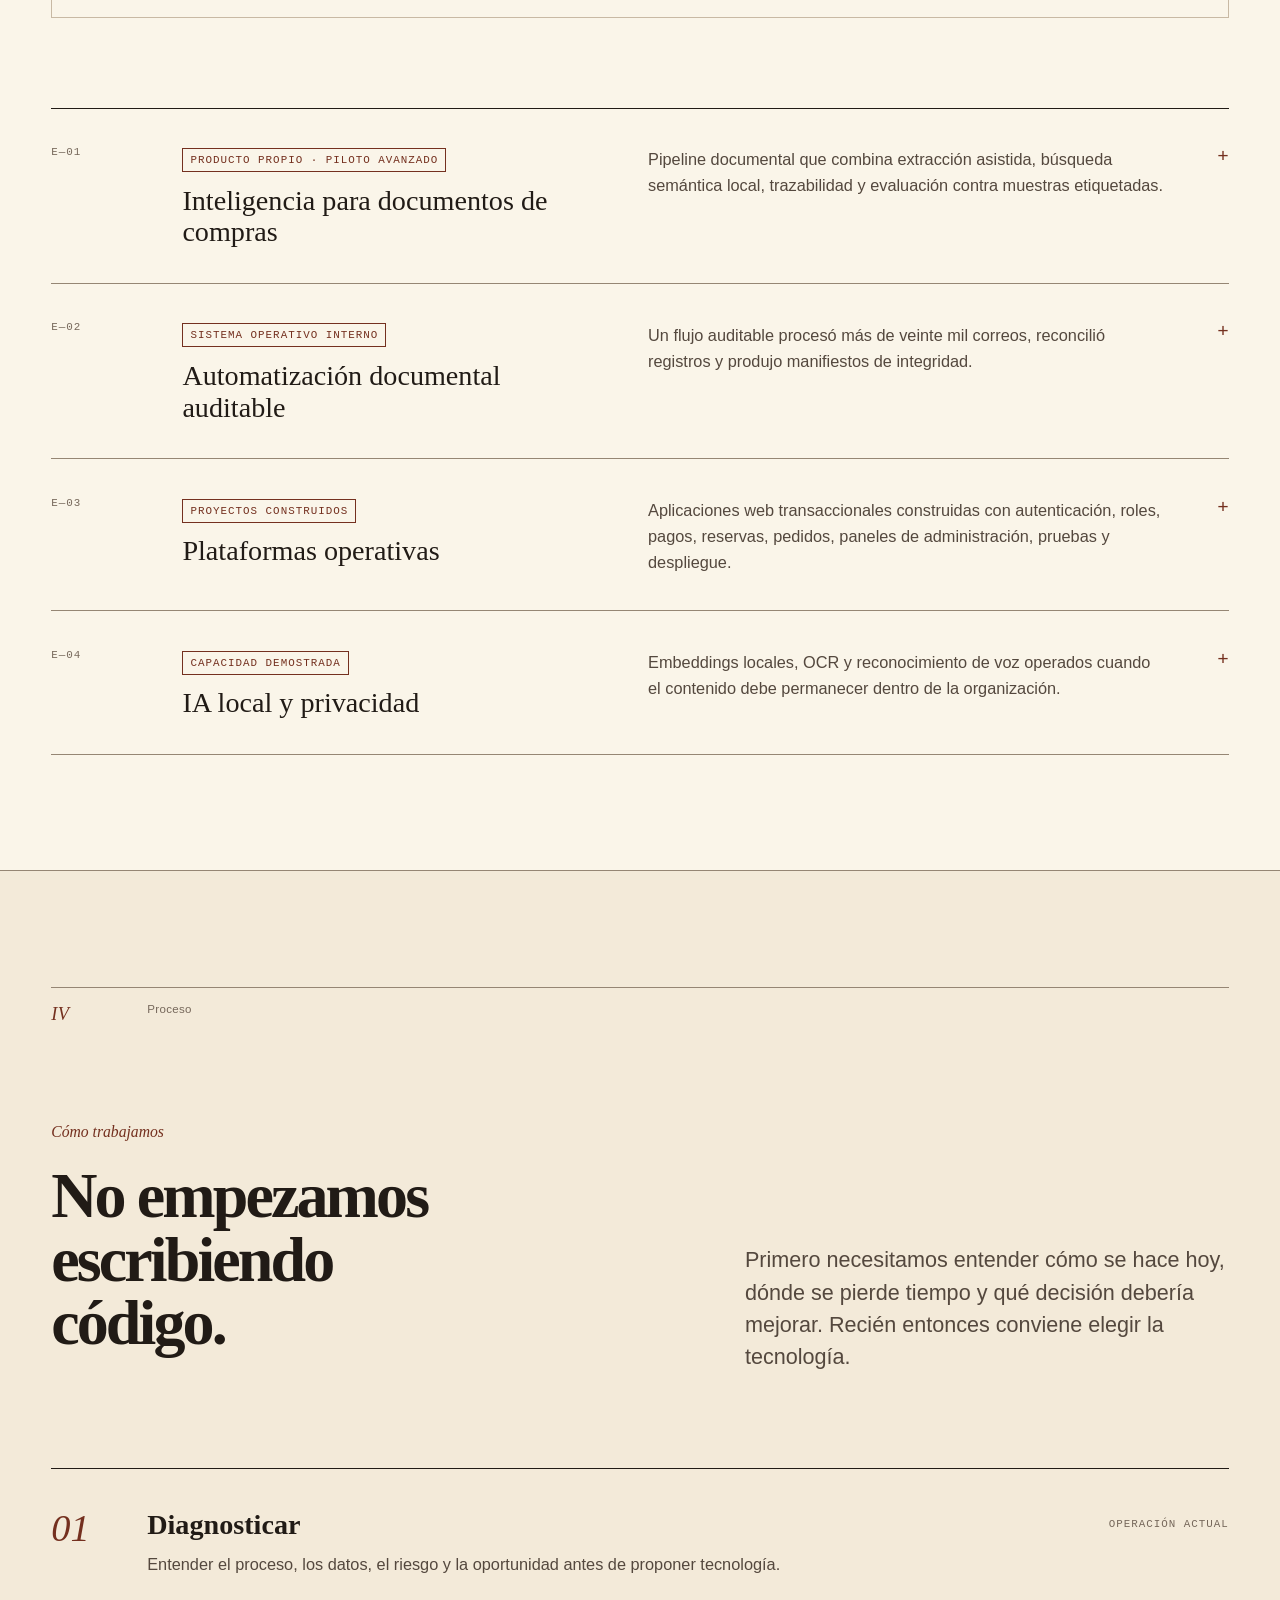
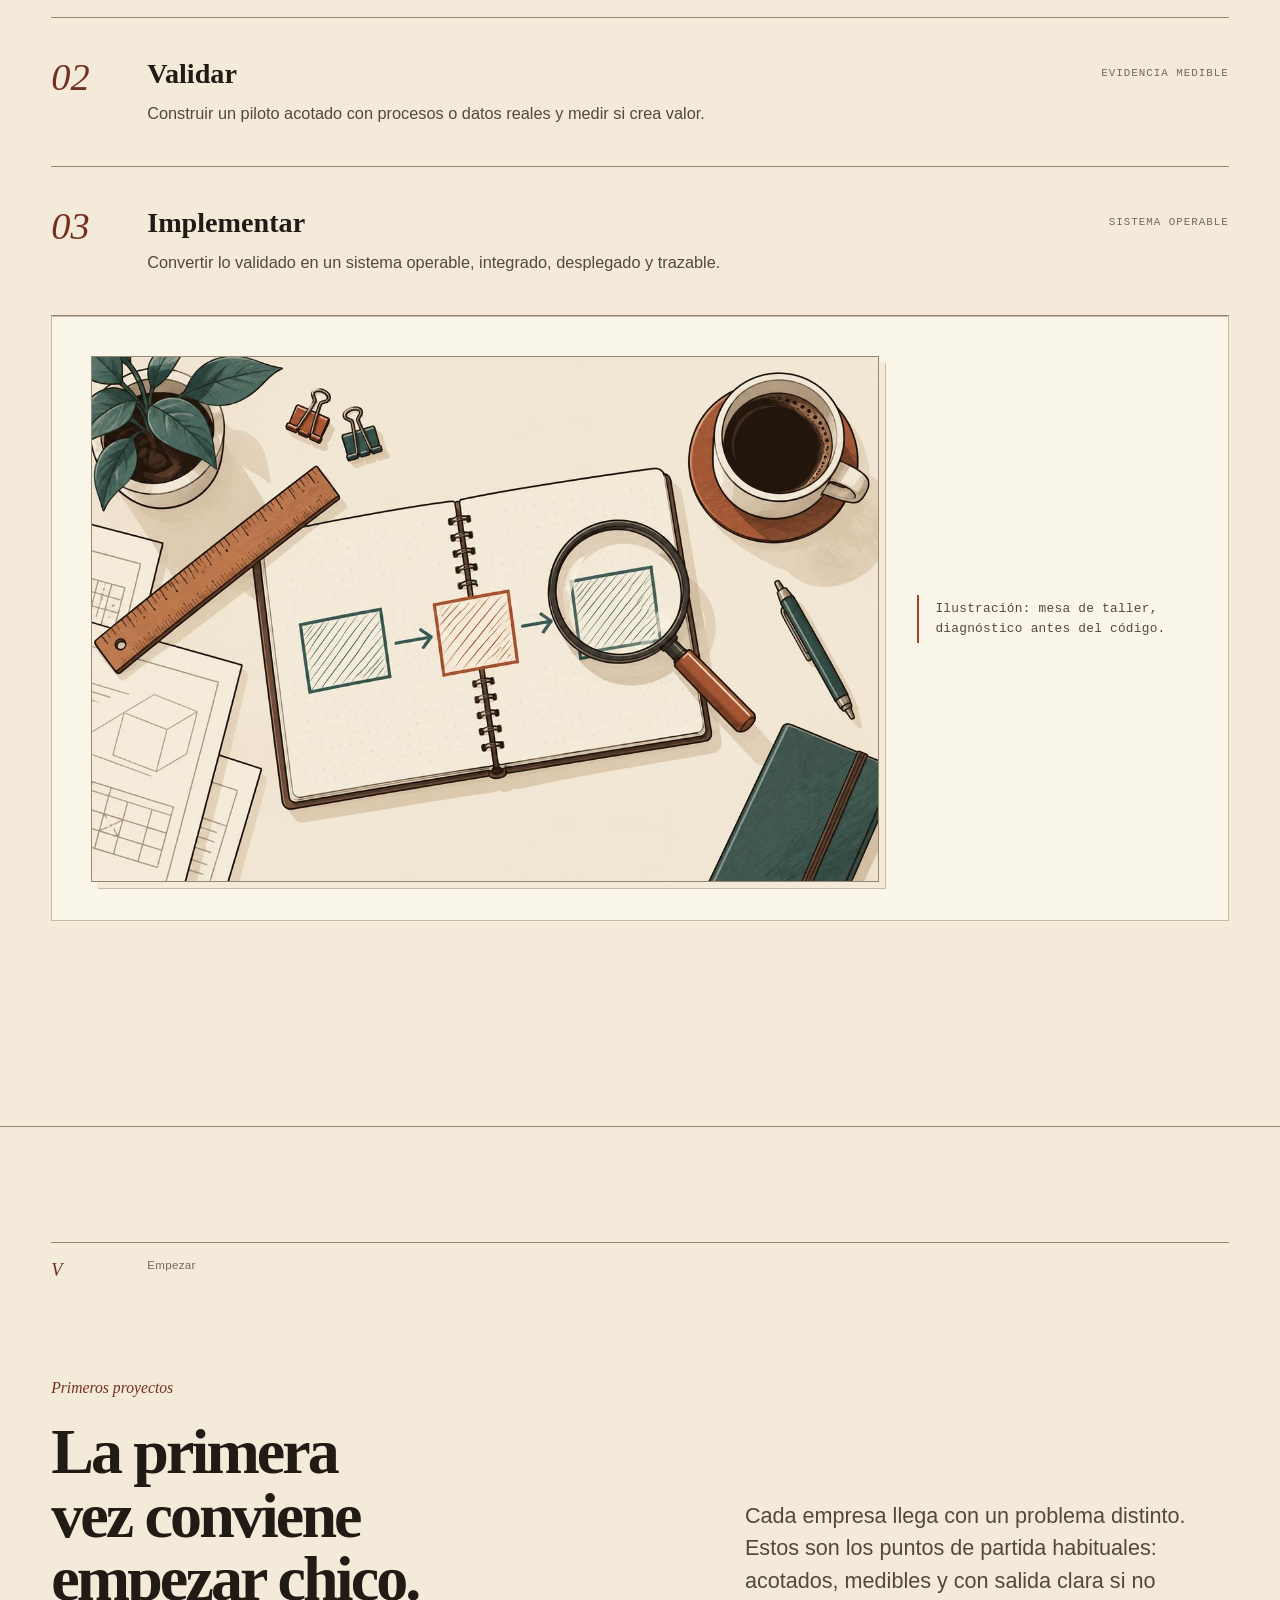
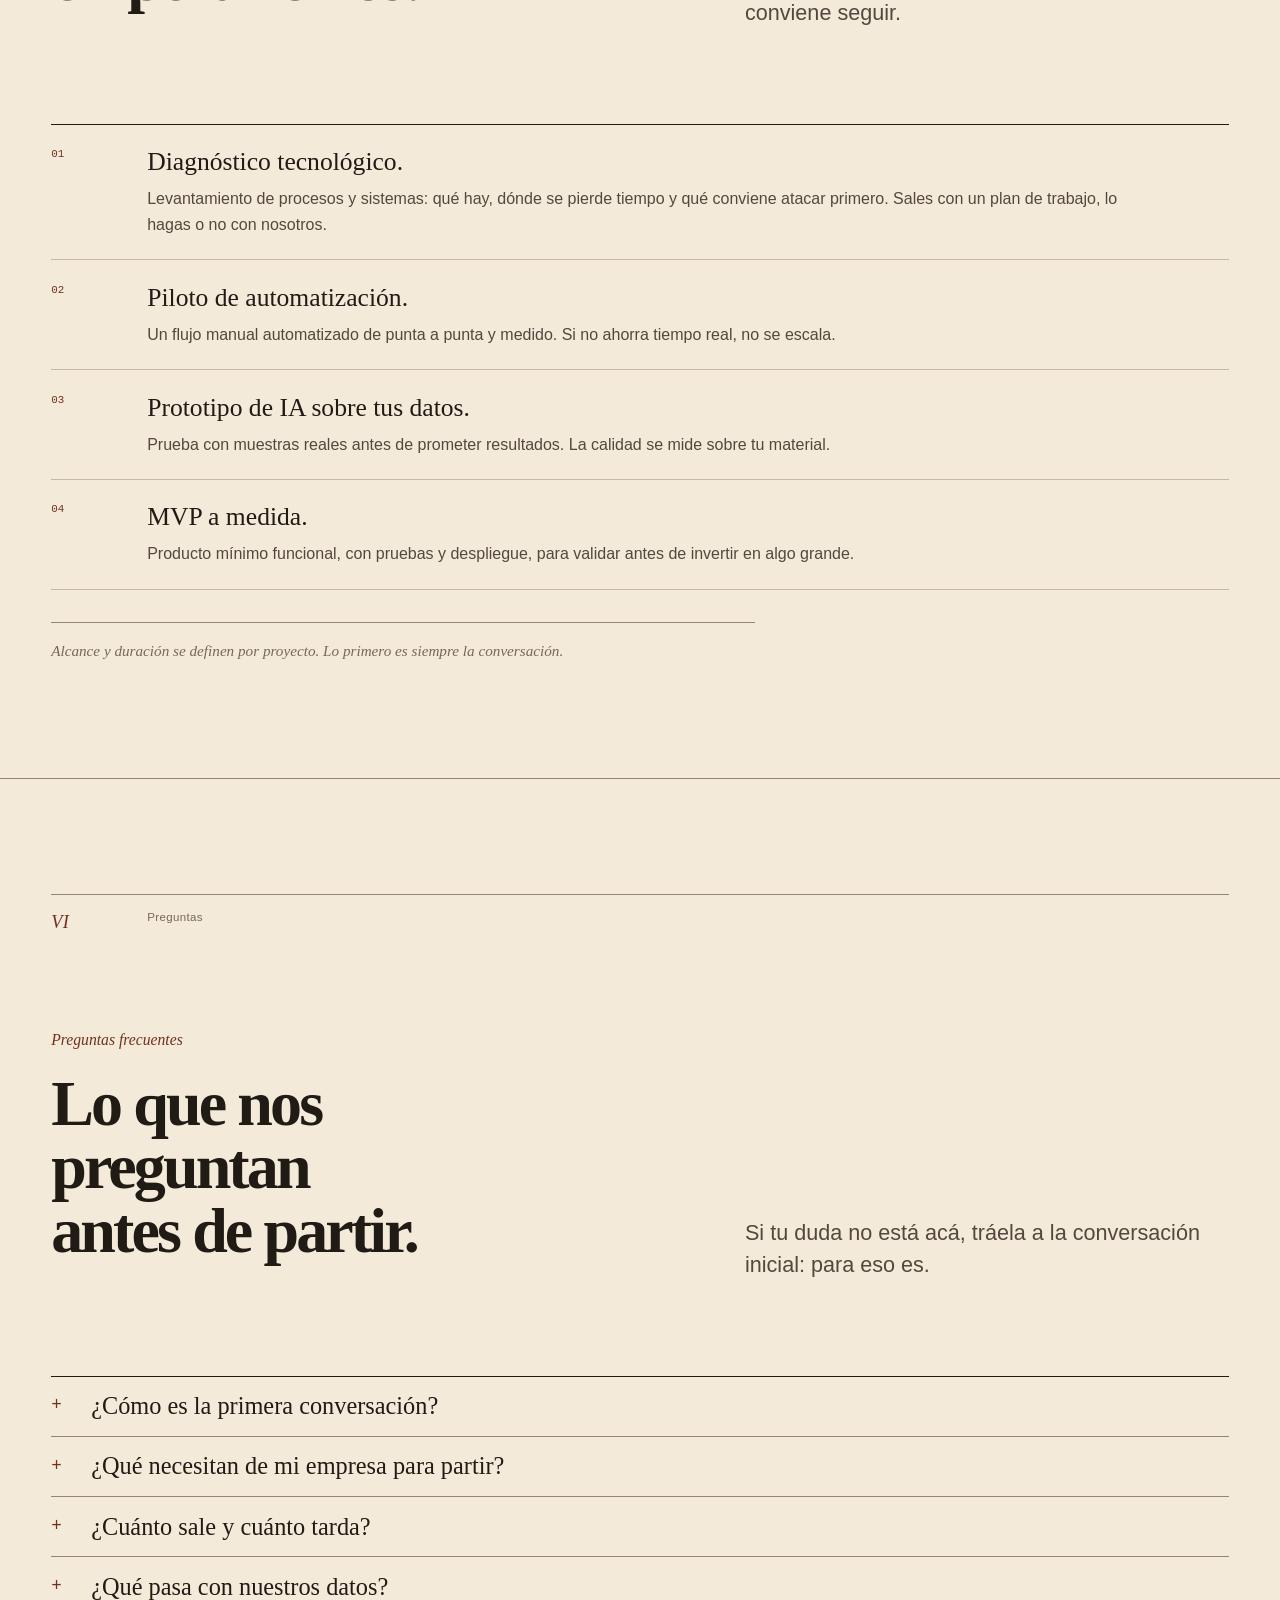
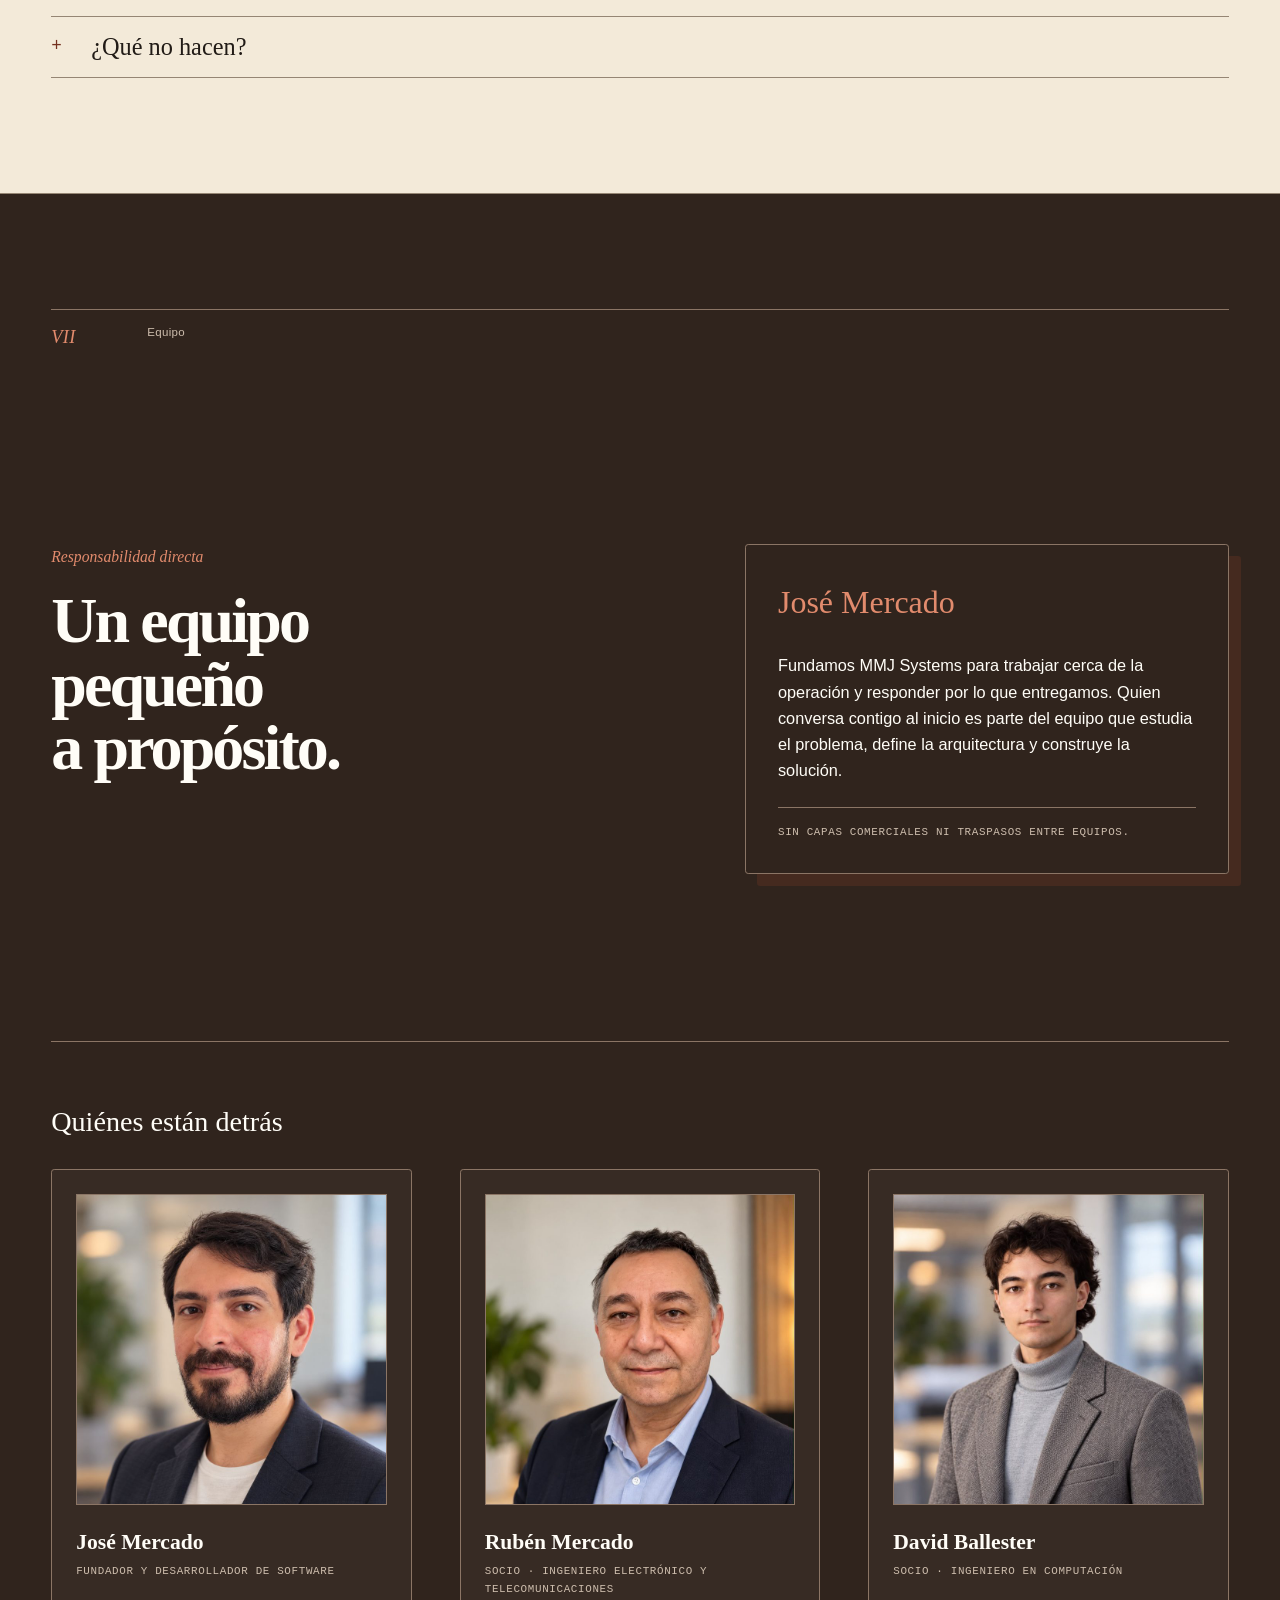
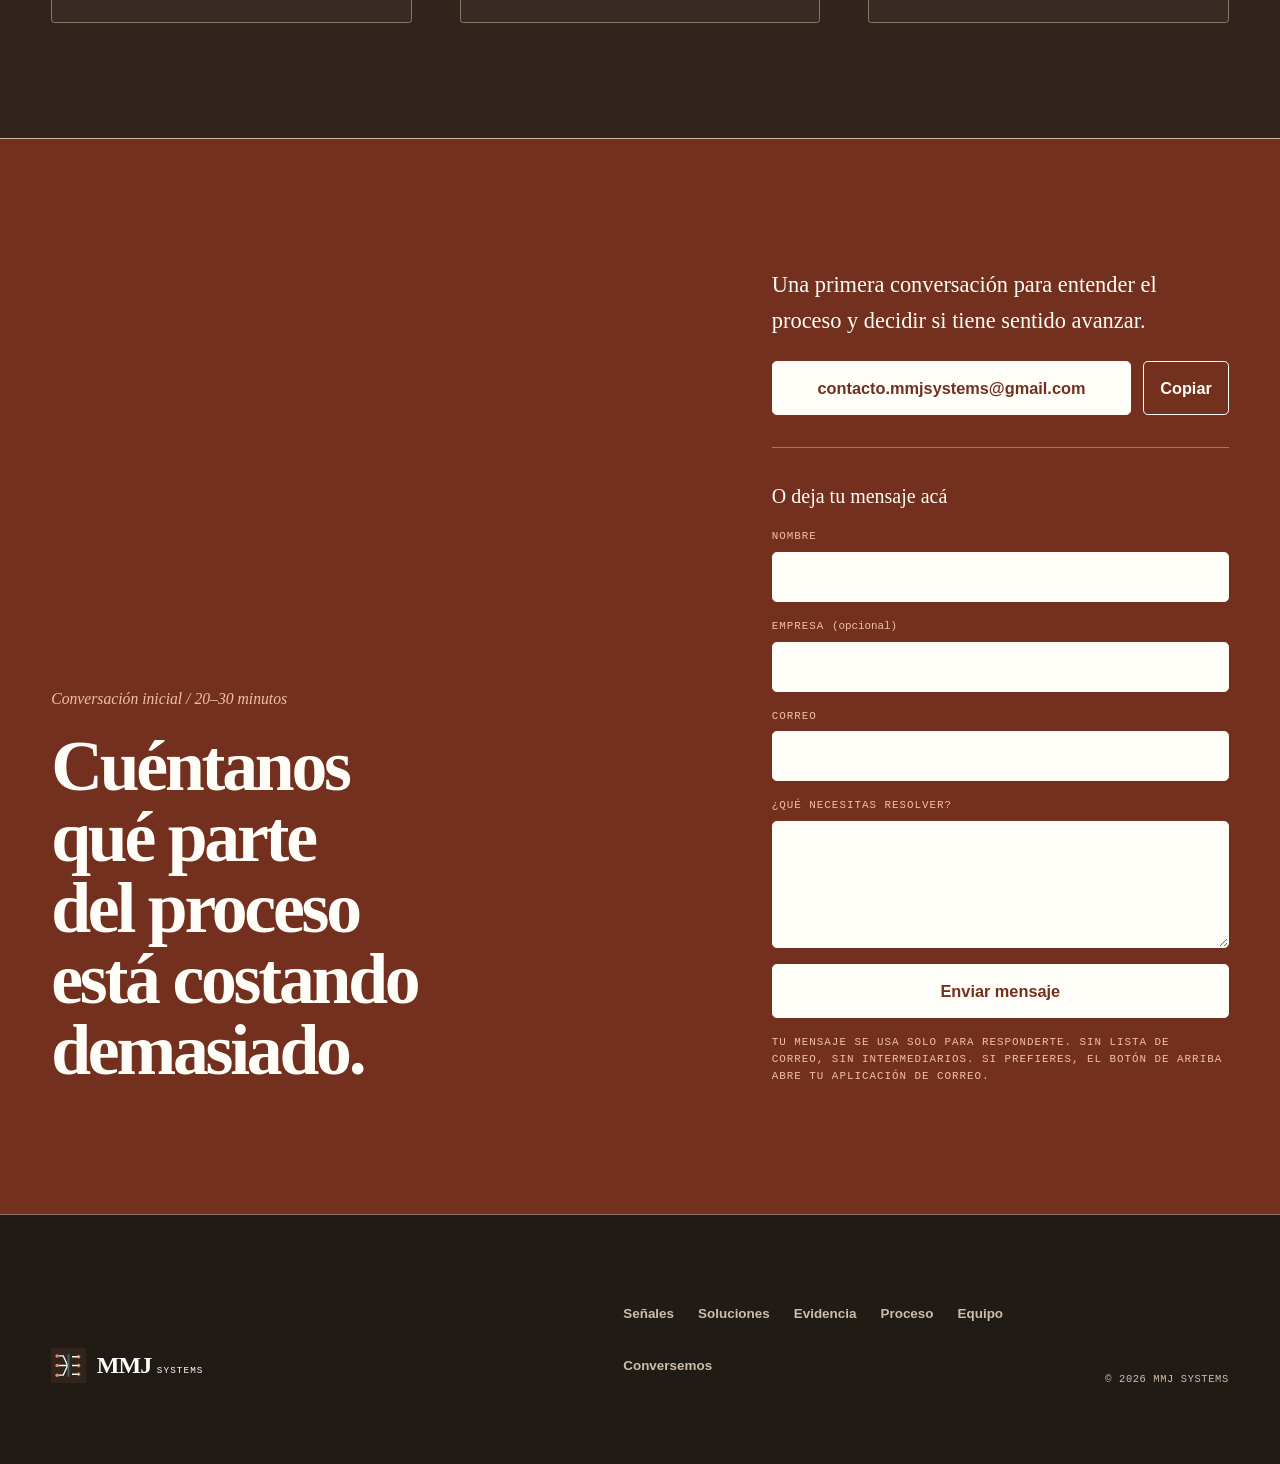
==== commit 5dddd5f4: "Presenta MMJ Systems como equipo y amplia la evidencia desplegable - Voz plural en toda la página (s" ====
--- a/index.html
+++ b/index.html
@@ -86,15 +86,16 @@
       >
         <div class="shell hero-layout">
           <div class="hero-copy">
-            <p class="kicker">Ingeniería de software — O’Higgins, Chile</p>
+            <p class="kicker">Ingeniería de software</p>
             <h1 id="hero-title">
               De datos dispersos a
               <span>sistemas operables.</span>
             </h1>
             <p class="hero-lead">
-              Soy José Mercado. Convierto procesos, datos y sistemas
-              fragmentados en soluciones operativas confiables mediante
-              software, automatización e inteligencia aplicada.
+              Cuando los datos viven repartidos entre planillas, correos y sistemas
+              que no conversan, el día se va en encontrarlos. MMJ Systems los ordena
+              y automatiza el tramo que más cuesta, hasta que vuelven a servir para
+              decidir.
             </p>
             <div class="actions">
               <a
@@ -109,12 +110,12 @@
             </div>
             <p class="hero-context">
               Conversación inicial de 20–30 minutos
-              <span aria-hidden="true">·</span> directamente conmigo
+              <span aria-hidden="true">·</span> directamente con el equipo
               <span aria-hidden="true">·</span> sin propuesta prefabricada
             </p>
             <div class="hero-meta" aria-label="Datos de trabajo">
-              <span><strong>1</strong> proyecto intensivo a la vez</span>
-              <span><strong>O’Higgins</strong> base en Chile</span>
+              <span><strong>Diagnóstico</strong> antes del código</span>
+              <span><strong>Trato directo</strong> con quien construye</span>
               <span><strong>+20 mil</strong> correos procesados*</span>
             </div>
             <p class="hero-footnote">*Sistema operativo interno, E—02.</p>
@@ -124,14 +125,15 @@
             <span class="note-tape" aria-hidden="true"></span>
             <p class="note-label">Una nota desde el taller</p>
             <blockquote>
-              “Antes de escribir código necesito ver dónde se corta el flujo,
-              qué decisión llega tarde y qué parte del trabajo se está sosteniendo
-              a mano.”
+              “Al principio pienso lo mismo que tú: capaz que no hace falta un
+              sistema y alcanza con ordenar el proceso. Para eso es la charla
+              inicial. Si es el caso, te lo digo ahí mismo, antes de que exista
+              una propuesta.”
             </blockquote>
             <ol class="note-steps">
-              <li><span aria-hidden="true">✓</span> mirar el proceso real</li>
-              <li><span aria-hidden="true">✓</span> probar con datos reales</li>
-              <li><span aria-hidden="true">✓</span> construir por etapas</li>
+              <li><span aria-hidden="true">✓</span> qué está costando más de lo que parece</li>
+              <li><span aria-hidden="true">✓</span> qué se puede atacar primero</li>
+              <li><span aria-hidden="true">✓</span> qué conviene dejar quieto todavía</li>
             </ol>
             <footer>
               <strong>José Mercado</strong>
@@ -177,9 +179,9 @@
               </h2>
             </div>
             <p class="section-lead">
-              Estas situaciones aparecen seguido. No siempre exigen reemplazar
-              todo: a veces basta con ordenar el flujo, conectar lo que ya existe
-              y automatizar el tramo correcto.
+              Estas situaciones aparecen seguido, y no siempre exigen reemplazar
+              todo el sistema. Casi siempre hay un tramo concreto donde el trabajo
+              sobra.
             </p>
           </div>
           <ol class="friction-list">
@@ -187,40 +189,41 @@
               <span class="friction-number">01</span>
               <strong>Fuentes dispersas</strong>
               <p>
-                Planillas, correo, mensajería y plataformas separadas no
-                comparten el mismo contexto.
+                El precio quedó en un correo, el stock en una planilla y la orden
+                en un chat. Reunir el panorama completo es trabajo aparte.
               </p>
             </li>
             <li>
               <span class="friction-number">02</span>
               <strong>Documentos sin trazabilidad</strong>
               <p>
-                El procesamiento manual dificulta saber qué ocurrió, quién
-                intervino y qué falta resolver.
+                Cuando el procesamiento es manual, reconstruir qué pasó y quién
+                intervino depende de la memoria de alguien.
               </p>
             </li>
             <li>
               <span class="friction-number">03</span>
               <strong>Datos que no activan decisiones</strong>
               <p>
-                La información se acumula, pero no produce alertas, indicadores
-                ni acciones oportunas.
+                Los datos se acumulan, pero la alerta llega tarde o llega porque
+                alguien se dio cuenta a mano.
               </p>
             </li>
             <li>
               <span class="friction-number">04</span>
               <strong>Tiempo especializado en tareas repetitivas</strong>
               <p>
-                Personas con criterio técnico terminan copiando, conciliando y
-                buscando información de forma manual.
+                Las personas que mejor conocen la operación pasan buena parte de
+                la semana copiando y buscando información que el sistema ya
+                debería tener.
               </p>
             </li>
             <li>
               <span class="friction-number">05</span>
               <strong>Sistemas internos incompletos</strong>
               <p>
-                Herramientas antiguas o parciales obligan a completar la
-                operación fuera del sistema.
+                El sistema interno cubre hasta cierto punto y el resto del proceso
+                vive afuera, en planillas y correos.
               </p>
             </li>
           </ol>
@@ -242,9 +245,9 @@
               <h2 id="capabilities-title">Soluciones que se arman según tu problema.</h2>
             </div>
             <p class="section-lead">
-              No vendo un paquete cerrado. Combino software, automatización y
-              tratamiento de datos según el problema. Si entra IA, se prueba con
-              muestras reales antes de prometer resultados.
+              No vendemos un paquete cerrado. La mezcla de software, automatización
+              y tratamiento de datos depende de dónde esté el cuello de botella. Si
+              entra IA, se prueba con muestras reales antes de prometer resultados.
             </p>
           </div>
           <figure class="flow-diagram">
@@ -357,8 +360,8 @@
               </div>
             </div>
             <figcaption>
-              Representación del enfoque: integrar lo que ya existe antes de
-              reemplazar.
+              Representación del enfoque: las fuentes que ya existen, ordenadas
+              hasta producir decisiones.
             </figcaption>
           </figure>
           <figure class="media-frame">
@@ -381,11 +384,11 @@
             </details>
             <details>
               <summary><span>02</span><strong>Integración y automatización de procesos y sistemas.</strong></summary>
-              <p>Conexión entre planillas, correo, mensajería y plataformas existentes para eliminar copia manual, conciliar registros y ordenar el flujo de punta a punta.</p>
+              <p>Conexión entre planillas, correo, mensajería y plataformas existentes para eliminar copia manual, conciliar registros y ordenar el flujo completo.</p>
             </details>
             <details>
               <summary><span>03</span><strong>IA aplicada a documentos y datos, medida sobre muestras reales.</strong></summary>
-              <p>Extracción asistida, búsqueda semántica y evaluación contra muestras etiquetadas antes de prometer resultados. Sin medición sobre tu material, no se escala.</p>
+              <p>Extracción asistida, búsqueda semántica y evaluación contra muestras etiquetadas. Los resultados se prometen recién cuando la medición los respalda.</p>
             </details>
             <details>
               <summary><span>04</span><strong>Digitalización documental con validación y trazabilidad.</strong></summary>
@@ -397,7 +400,7 @@
             </details>
             <details>
               <summary><span>06</span><strong>Pilotos técnicos y MVP para validar antes de escalar.</strong></summary>
-              <p>Alcances acotados y medibles para decidir con evidencia si conviene invertir en algo mayor. Si no ahorra tiempo real, no se escala.</p>
+              <p>Alcances acotados y medibles para decidir con evidencia si conviene invertir en algo mayor.</p>
             </details>
             <details>
               <summary><span>07</span><strong>Procesamiento local de OCR, voz y búsqueda semántica cuando la privacidad lo requiere.</strong></summary>
@@ -422,9 +425,9 @@
               <h2 id="evidence-title">Trabajo que ya existe.</h2>
             </div>
             <p class="section-lead">
-              Aquí no todo tiene el mismo estado, y prefiero decirlo con claridad.
-              Un piloto es un piloto. Una capacidad demostrada todavía necesita
-              medirse en el contexto de cada empresa.
+              Aquí no todo tiene el mismo estado, y preferimos decirlo con
+              claridad. Un piloto es un piloto. Una capacidad demostrada todavía
+              necesita medirse en el contexto de cada empresa.
             </p>
           </div>
           <figure class="media-frame">
@@ -457,8 +460,8 @@
               </summary>
               <div class="evidence-body">
                 <p>
-                  Toma el material tal como llega —bases, licitaciones, PDFs
-                  escaneados— y lo convierte en datos estructurados:
+                  Toma el material tal como llega (bases, licitaciones, PDFs
+                  escaneados) y lo convierte en datos estructurados:
                   extracción asistida por IA, índice de búsqueda semántica
                   local y rastro auditable de cada decisión. La calidad se
                   mide contra muestras etiquetadas antes de afirmar
@@ -562,13 +565,13 @@
           </div>
           <div class="intro-grid">
             <div>
-              <p class="kicker">Cómo trabajo</p>
-              <h2 id="process-title">No empiezo escribiendo código.</h2>
+              <p class="kicker">Cómo trabajamos</p>
+              <h2 id="process-title">No empezamos escribiendo código.</h2>
             </div>
             <p class="section-lead">
-              Primero necesito entender cómo se hace hoy, dónde se pierde tiempo y
-              qué decisión debería mejorar. Recién entonces conviene elegir la
-              tecnología.
+              Primero necesitamos entender cómo se hace hoy, dónde se pierde
+              tiempo y qué decisión debería mejorar. Recién entonces conviene
+              elegir la tecnología.
             </p>
           </div>
           <ol class="process-list">
@@ -637,9 +640,9 @@
               <h2 id="start-title">La primera vez conviene empezar chico.</h2>
             </div>
             <p class="section-lead">
-              Cada empresa llega con un problema distinto, así que no hay
-              paquete cerrado. Estos son los puntos de partida habituales:
-              acotados, medibles y con una salida clara.
+              Cada empresa llega con un problema distinto. Estos son los puntos
+              de partida habituales: acotados, medibles y con salida clara si no
+              conviene seguir.
             </p>
           </div>
           <ul class="capability-list">
@@ -649,8 +652,8 @@
                 <strong>Diagnóstico tecnológico.</strong>
                 <p>
                   Levantamiento de procesos y sistemas: qué hay, dónde se
-                  pierde tiempo y qué conviene atacar primero. Salís con un
-                  plan de trabajo, lo hagas o no conmigo.
+                  pierde tiempo y qué conviene atacar primero. Sales con un
+                  plan de trabajo, lo hagas o no con nosotros.
                 </p>
               </div>
             </li>
@@ -670,7 +673,7 @@
                 <strong>Prototipo de IA sobre tus datos.</strong>
                 <p>
                   Prueba con muestras reales antes de prometer resultados. La
-                  calidad se mide sobre tu material, no se supone.
+                  calidad se mide sobre tu material.
                 </p>
               </div>
             </li>
@@ -704,10 +707,10 @@
           <div class="intro-grid">
             <div>
               <p class="kicker">Preguntas frecuentes</p>
-              <h2 id="faq-title">Lo que me preguntan antes de partir.</h2>
+              <h2 id="faq-title">Lo que nos preguntan antes de partir.</h2>
             </div>
             <p class="section-lead">
-              Si tu duda no está acá, traela a la conversación inicial: para
+              Si tu duda no está acá, tráela a la conversación inicial: para
               eso es.
             </p>
           </div>
@@ -721,7 +724,7 @@
               </p>
             </details>
             <details>
-              <summary>¿Qué necesitas de mi empresa para partir?</summary>
+              <summary>¿Qué necesitan de mi empresa para partir?</summary>
               <p>
                 Acceso a las personas que hacen el trabajo día a día, a
                 ejemplos reales de los documentos o datos involucrados, y a
@@ -731,7 +734,7 @@
             <details>
               <summary>¿Cuánto sale y cuánto tarda?</summary>
               <p>
-                Depende del alcance, por eso no publico precios cerrados:
+                Depende del alcance, por eso no publicamos precios cerrados:
                 cada operación es distinta. El diagnóstico o un piloto
                 acotado existen justamente para estimar con datos antes de
                 comprometer cifras.
@@ -747,11 +750,10 @@
               </p>
             </details>
             <details>
-              <summary>¿Qué no haces?</summary>
+              <summary>¿Qué no hacen?</summary>
               <p>
-                No prometo plazos sin estimar, ni precisión de IA sin medir
-                sobre tus datos, ni soporte 24/7. MMJ Systems es una empresa
-                pequeña a propósito: tomo un proyecto intensivo a la vez.
+                No prometemos plazos sin estimar, ni precisión de IA sin
+                medir sobre tus datos, ni soporte 24/7.
               </p>
             </details>
           </div>
@@ -774,9 +776,10 @@
           <div class="founder-note">
             <p class="founder-name">José Mercado</p>
             <p>
-              Soy José Mercado. Dirijo MMJ Systems desde la Región de O’Higgins,
-              Chile. La persona con quien conversas al inicio es la misma que
-              estudia el problema, define la arquitectura y construye la solución.
+              Fundamos MMJ Systems para
+              trabajar cerca de la operación y responder por lo que entregamos.
+              Quien conversa contigo al inicio es parte del equipo que estudia
+              el problema, define la arquitectura y construye la solución.
             </p>
             <p class="founder-caption">
               Sin capas comerciales ni traspasos entre equipos.
@@ -799,12 +802,28 @@
                 <p class="team-role">Fundador y desarrollador de software</p>
               </li>
               <li class="team-card">
-                <span class="team-photo team-photo-placeholder" aria-hidden="true">RM</span>
+                <img
+                  class="team-photo"
+                  src="assets/equipo-ruben.jpg"
+                  alt="Retrato de Rubén Mercado"
+                  width="800"
+                  height="800"
+                  loading="lazy"
+                  decoding="async"
+                >
                 <p class="team-name">Rubén Mercado</p>
                 <p class="team-role">Socio · Ingeniero electrónico y telecomunicaciones</p>
               </li>
               <li class="team-card">
-                <span class="team-photo team-photo-placeholder" aria-hidden="true">DB</span>
+                <img
+                  class="team-photo"
+                  src="assets/equipo-david.jpg"
+                  alt="Retrato de David Ballester"
+                  width="800"
+                  height="800"
+                  loading="lazy"
+                  decoding="async"
+                >
                 <p class="team-name">David Ballester</p>
                 <p class="team-role">Socio · Ingeniero en computación</p>
               </li>
@@ -818,7 +837,7 @@
           <div>
             <p class="kicker">Conversación inicial / 20–30 minutos</p>
             <h2 id="contact-title">
-              Cuéntame qué parte del proceso está costando demasiado.
+              Cuéntanos qué parte del proceso está costando demasiado.
             </h2>
           </div>
           <div class="contact-action">
@@ -846,7 +865,7 @@
               method="post"
               action="https://api.mmjsystems.cl/contacto"
             >
-              <p class="form-title">O dejame tu mensaje acá</p>
+              <p class="form-title">O deja tu mensaje acá</p>
               <div class="form-field">
                 <label for="f-nombre">Nombre</label>
                 <input
@@ -930,7 +949,7 @@
           <a href="#responsabilidad">Equipo</a>
           <a href="#contacto">Conversemos</a>
         </nav>
-        <p>© <span data-year>2026</span> MMJ Systems · O’Higgins, Chile</p>
+        <p>© <span data-year>2026</span> MMJ Systems</p>
       </div>
     </footer>
   </body>
--- a/styles.css
+++ b/styles.css
@@ -349,7 +349,7 @@
 }
 .hero-footnote {
   margin: 0.5rem 0 0;
-  color: #8b7565;
+  color: #a89383;
   font-family: var(--mono);
   font-size: 0.62rem;
   letter-spacing: 0.06em;
@@ -1394,9 +1394,9 @@
 }
 .media-frame {
   display: grid;
-  grid-template-columns: minmax(0, 1fr) minmax(14rem, 22rem);
+  grid-template-columns: minmax(0, 1fr) minmax(12rem, 17rem);
   gap: clamp(1.25rem, 3vw, 2.5rem);
-  align-items: start;
+  align-items: center;
   margin: 0 0 clamp(3rem, 7vw, 6rem);
   padding: clamp(1.25rem, 3vw, 2.5rem);
   border: 1px solid var(--line);
@@ -1408,21 +1408,24 @@
   grid-row: 1;
   width: 100%;
   height: auto;
-  border: 1px solid var(--line);
+  border: 1px solid var(--line-dark);
   background: var(--paper);
+  box-shadow:
+    6px 6px 0 var(--paper),
+    7px 7px 0 var(--line);
 }
 .media-frame figcaption {
   grid-column: 2;
   grid-row: 1;
   align-self: center;
+  padding: 0.25rem 0 0.25rem 1rem;
+  border-left: 2px solid var(--clay);
   margin-top: 0;
-  padding-top: 0;
-  border-top: 0;
-  color: var(--muted);
-  font-family: var(--mono);
-  font-size: 0.68rem;
-  letter-spacing: 0.06em;
-  text-transform: uppercase;
+  color: var(--ink-soft);
+  font-family: var(--mono);
+  font-size: 0.8rem;
+  letter-spacing: 0.02em;
+  line-height: 1.55;
 }
 .faq-list {
   border-top: 1px solid var(--ink);
@@ -1486,8 +1489,9 @@
     grid-column: 1;
     grid-row: 2;
     max-width: 26rem;
-    padding-top: 0.8rem;
+    padding: 0.8rem 0 0;
     border-top: 1px solid var(--line);
+    border-left: 0;
     text-align: center;
   }
   .hero {
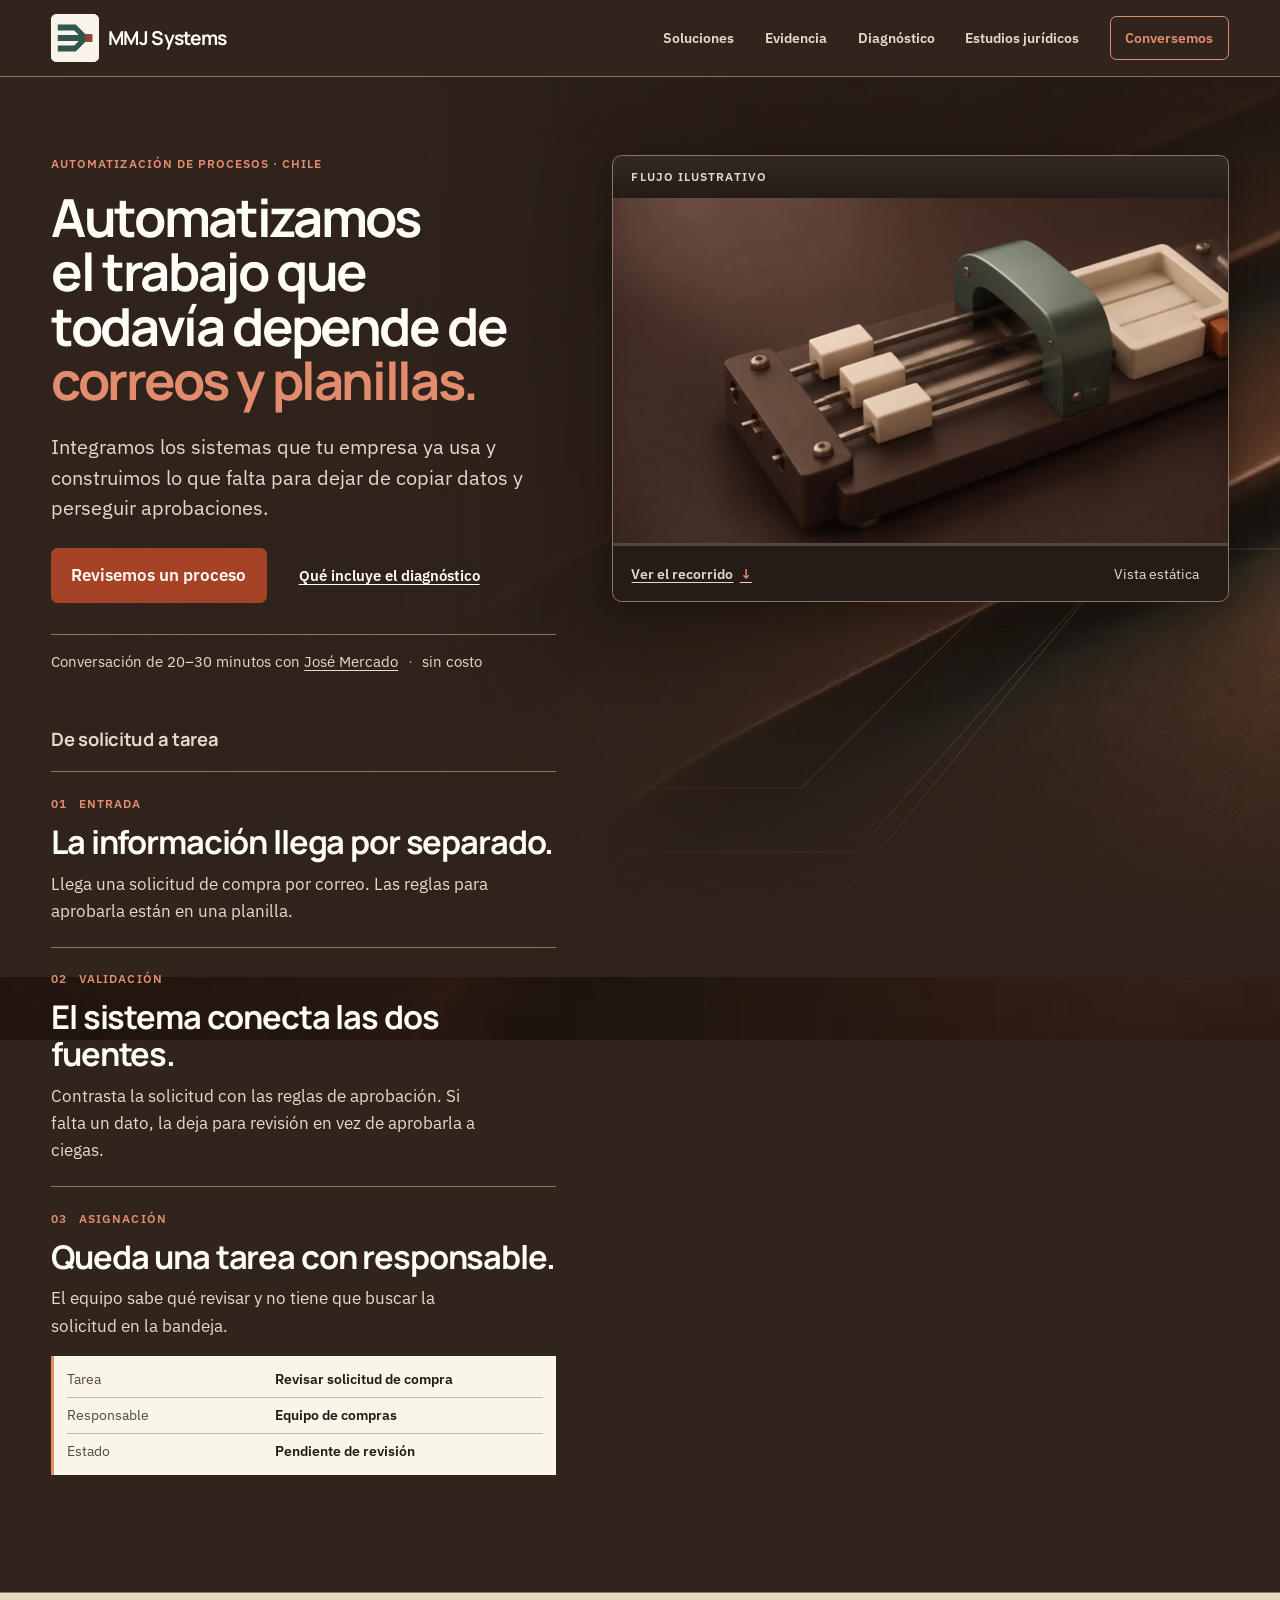
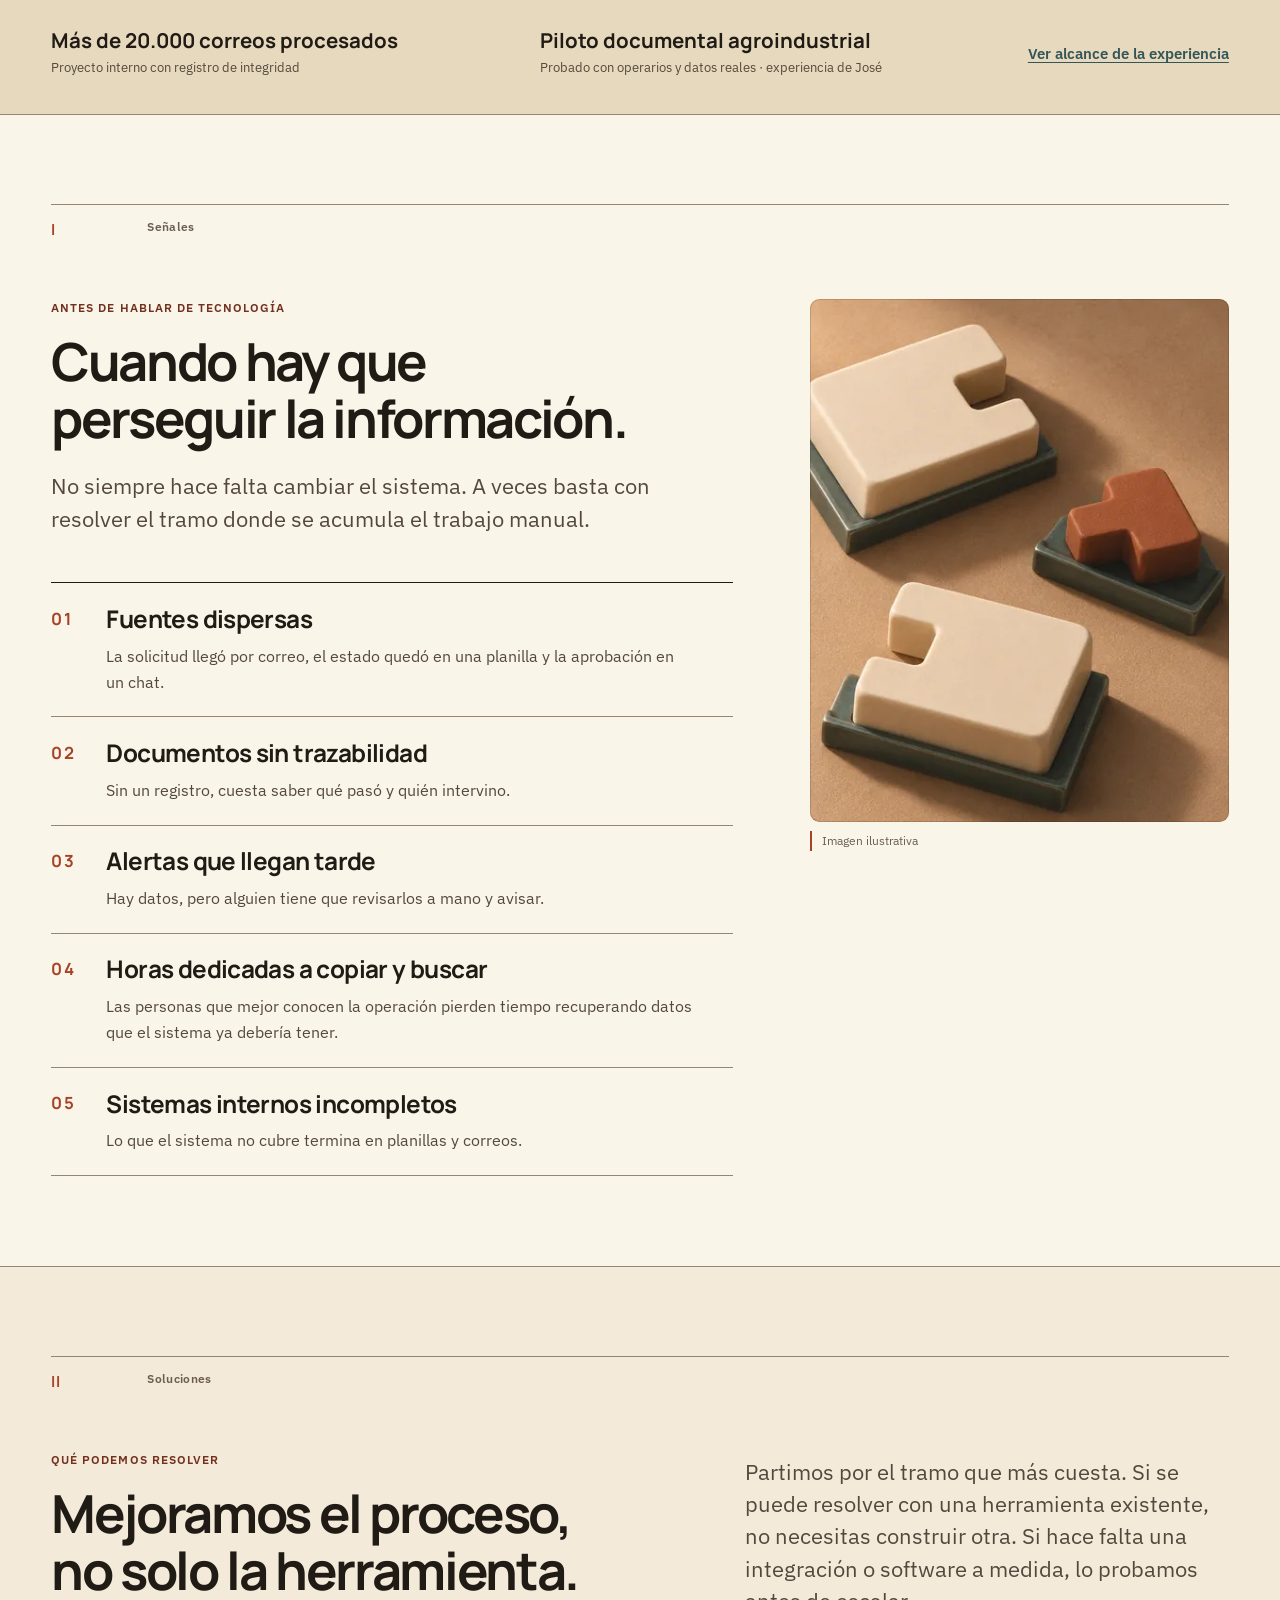
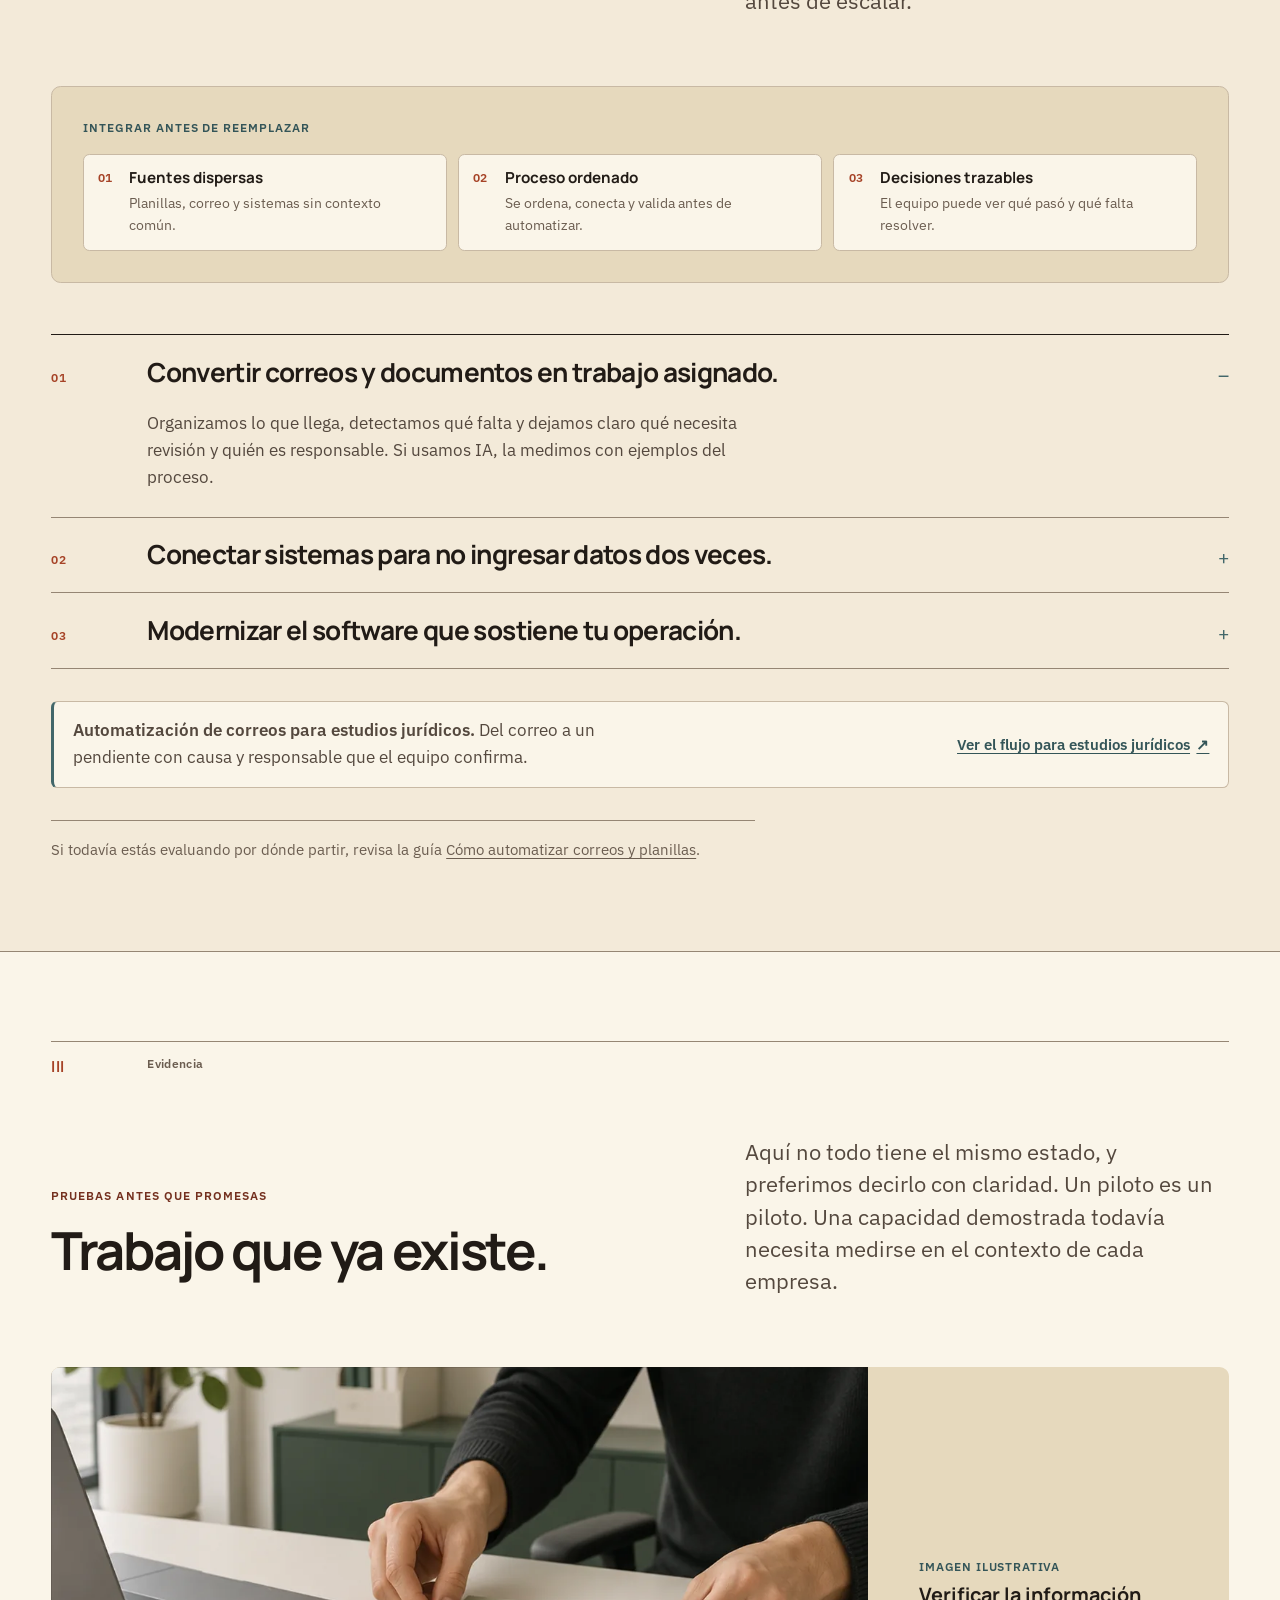
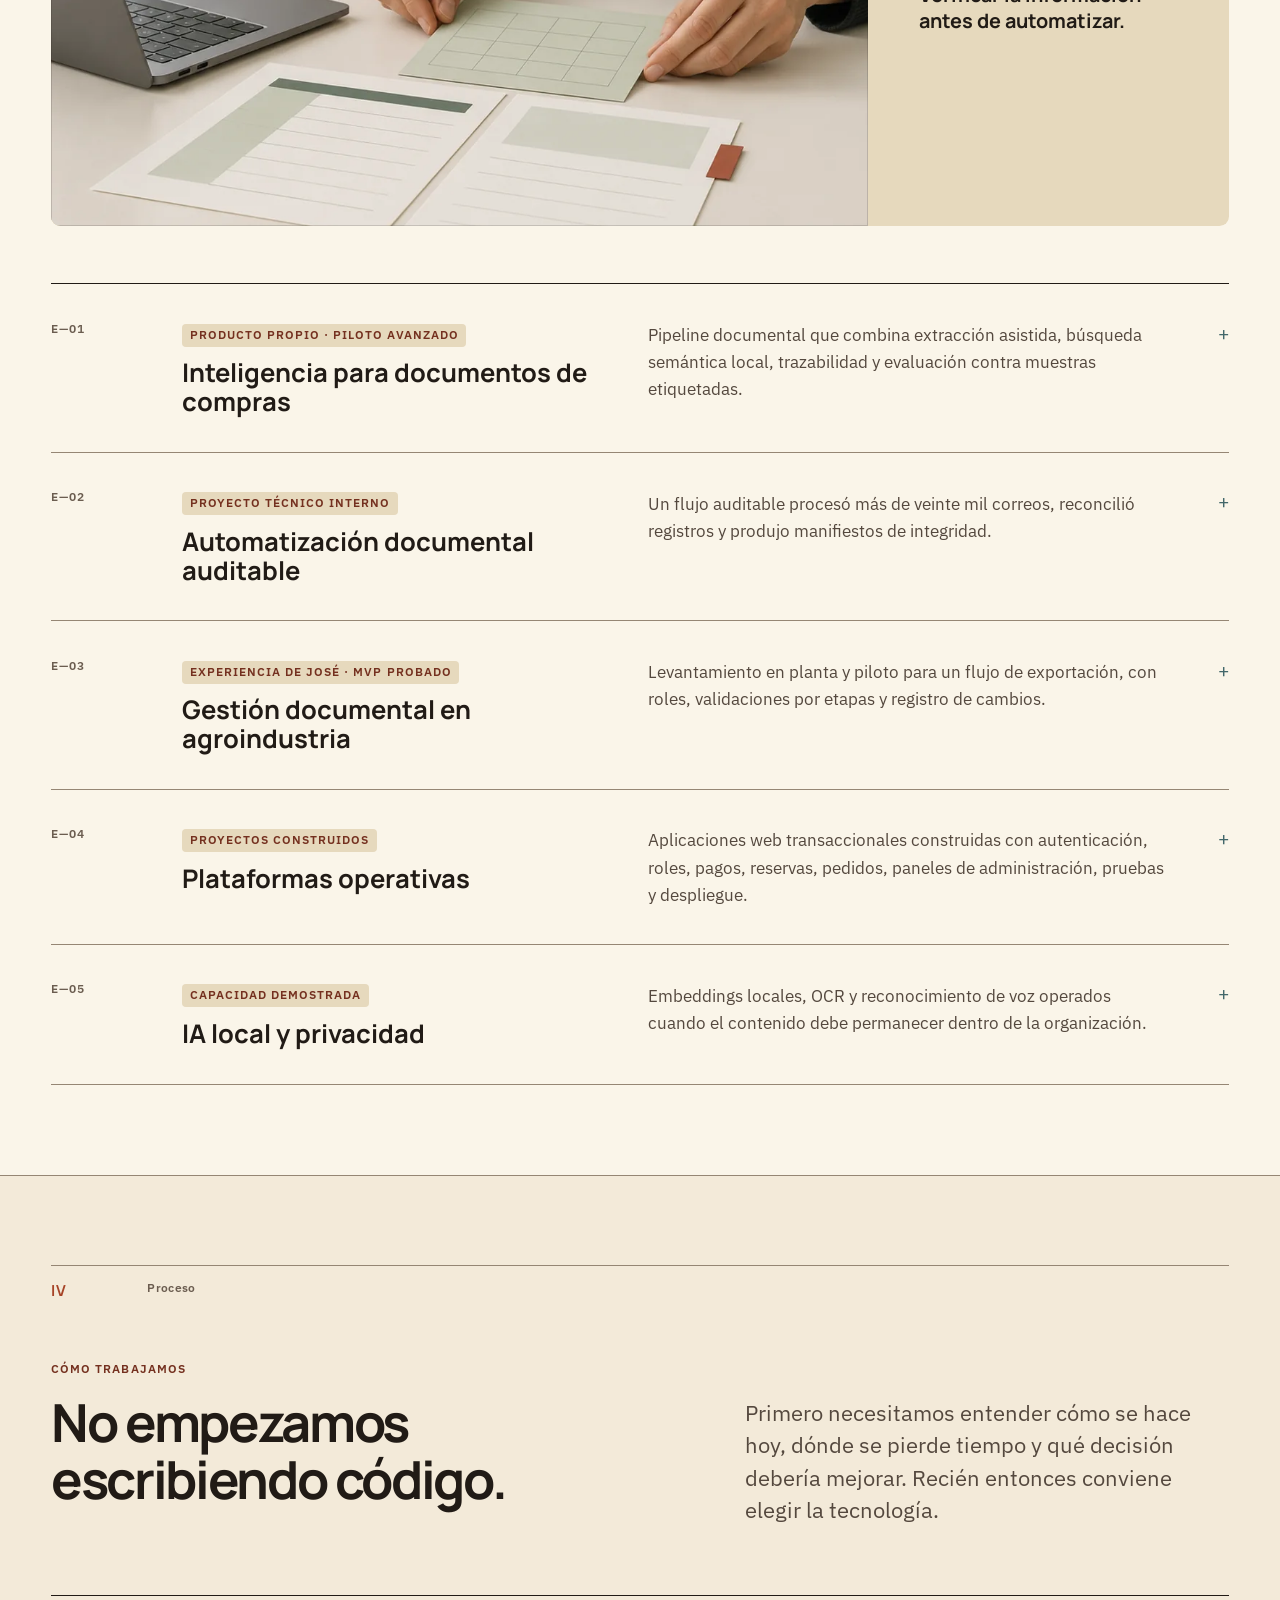
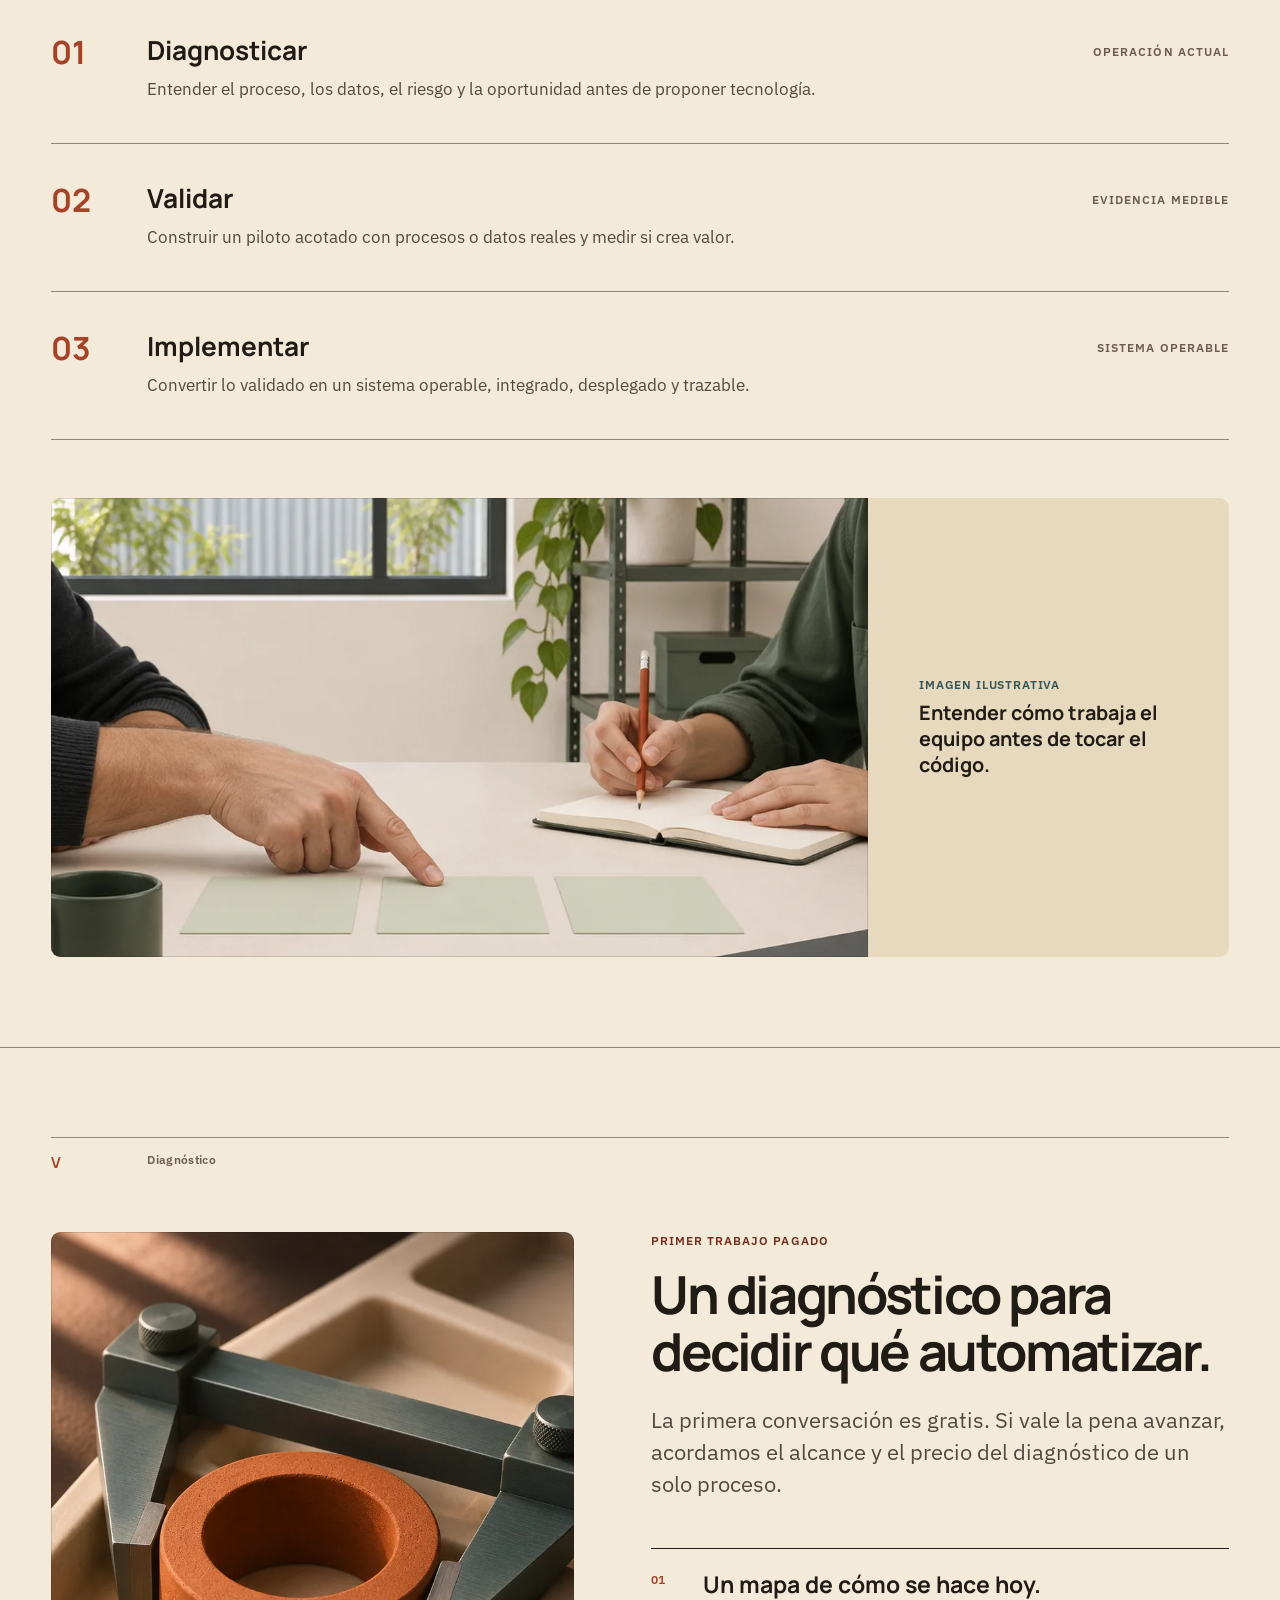
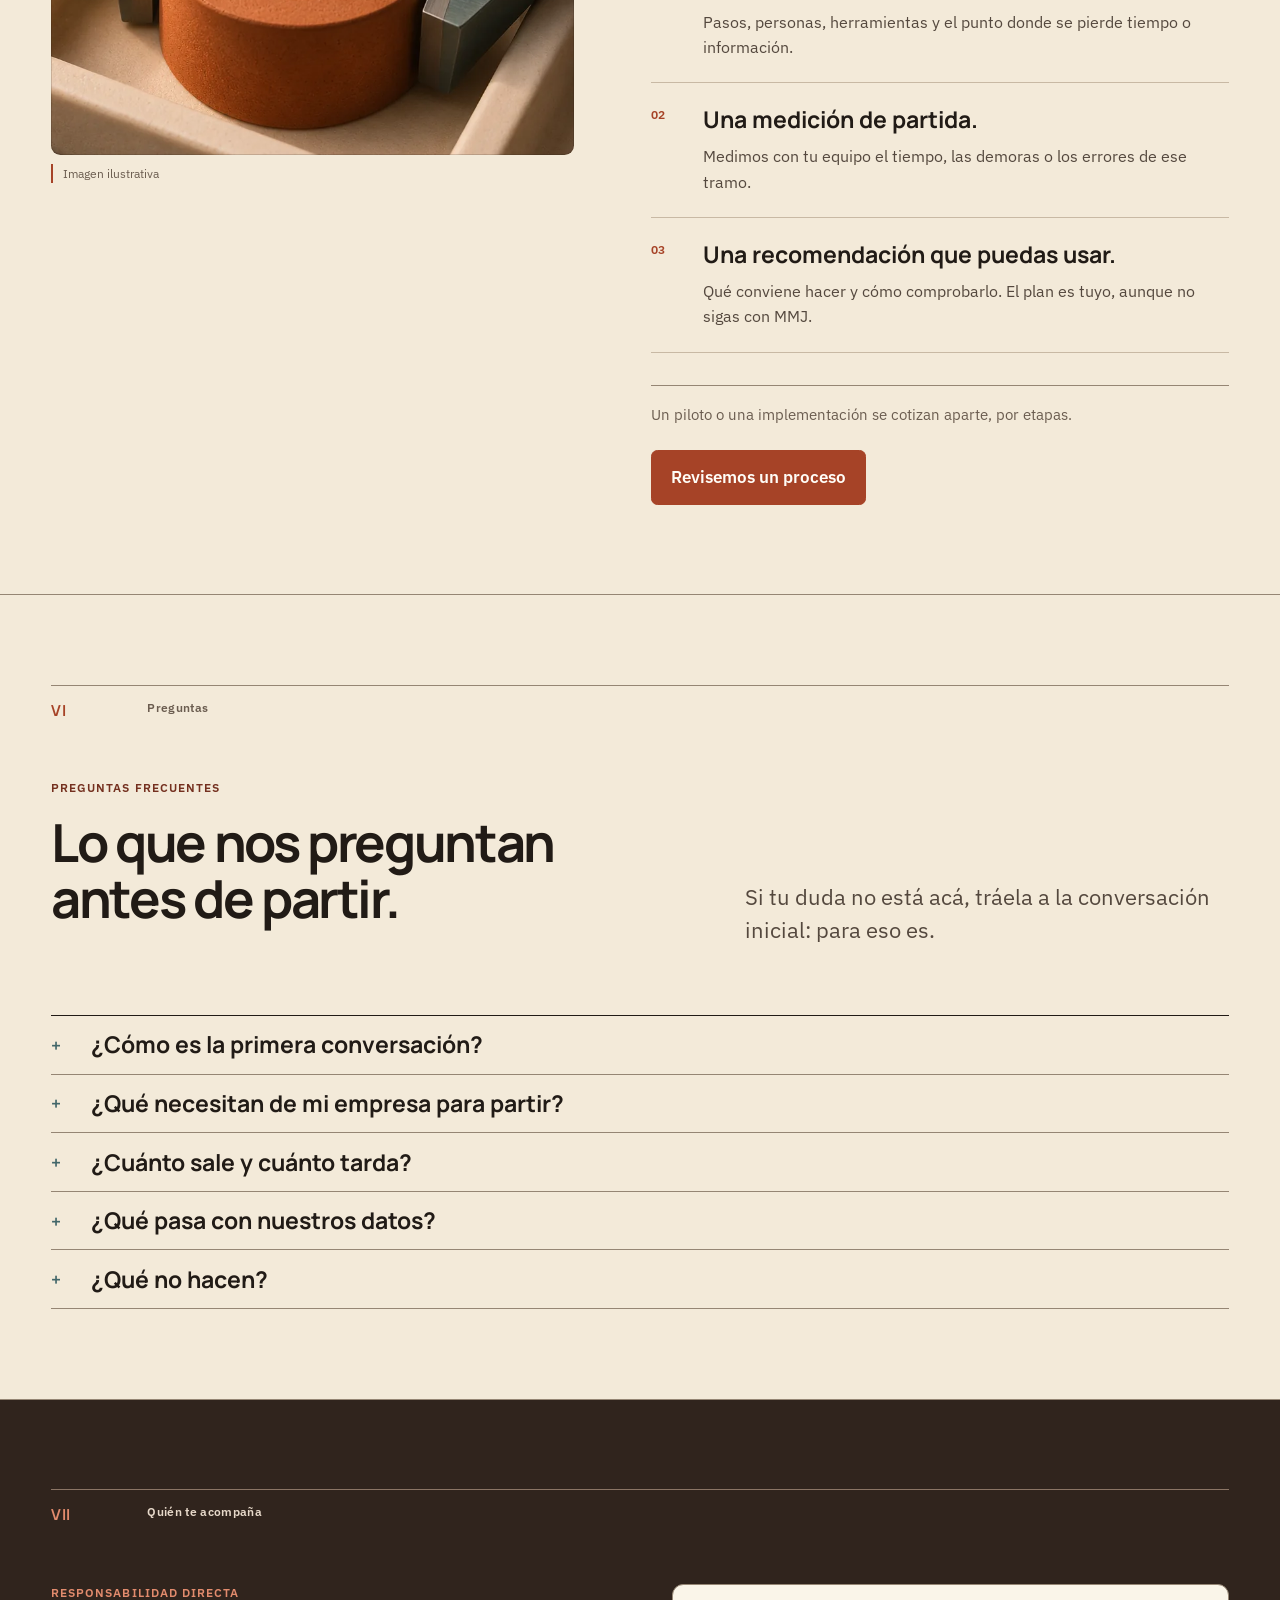
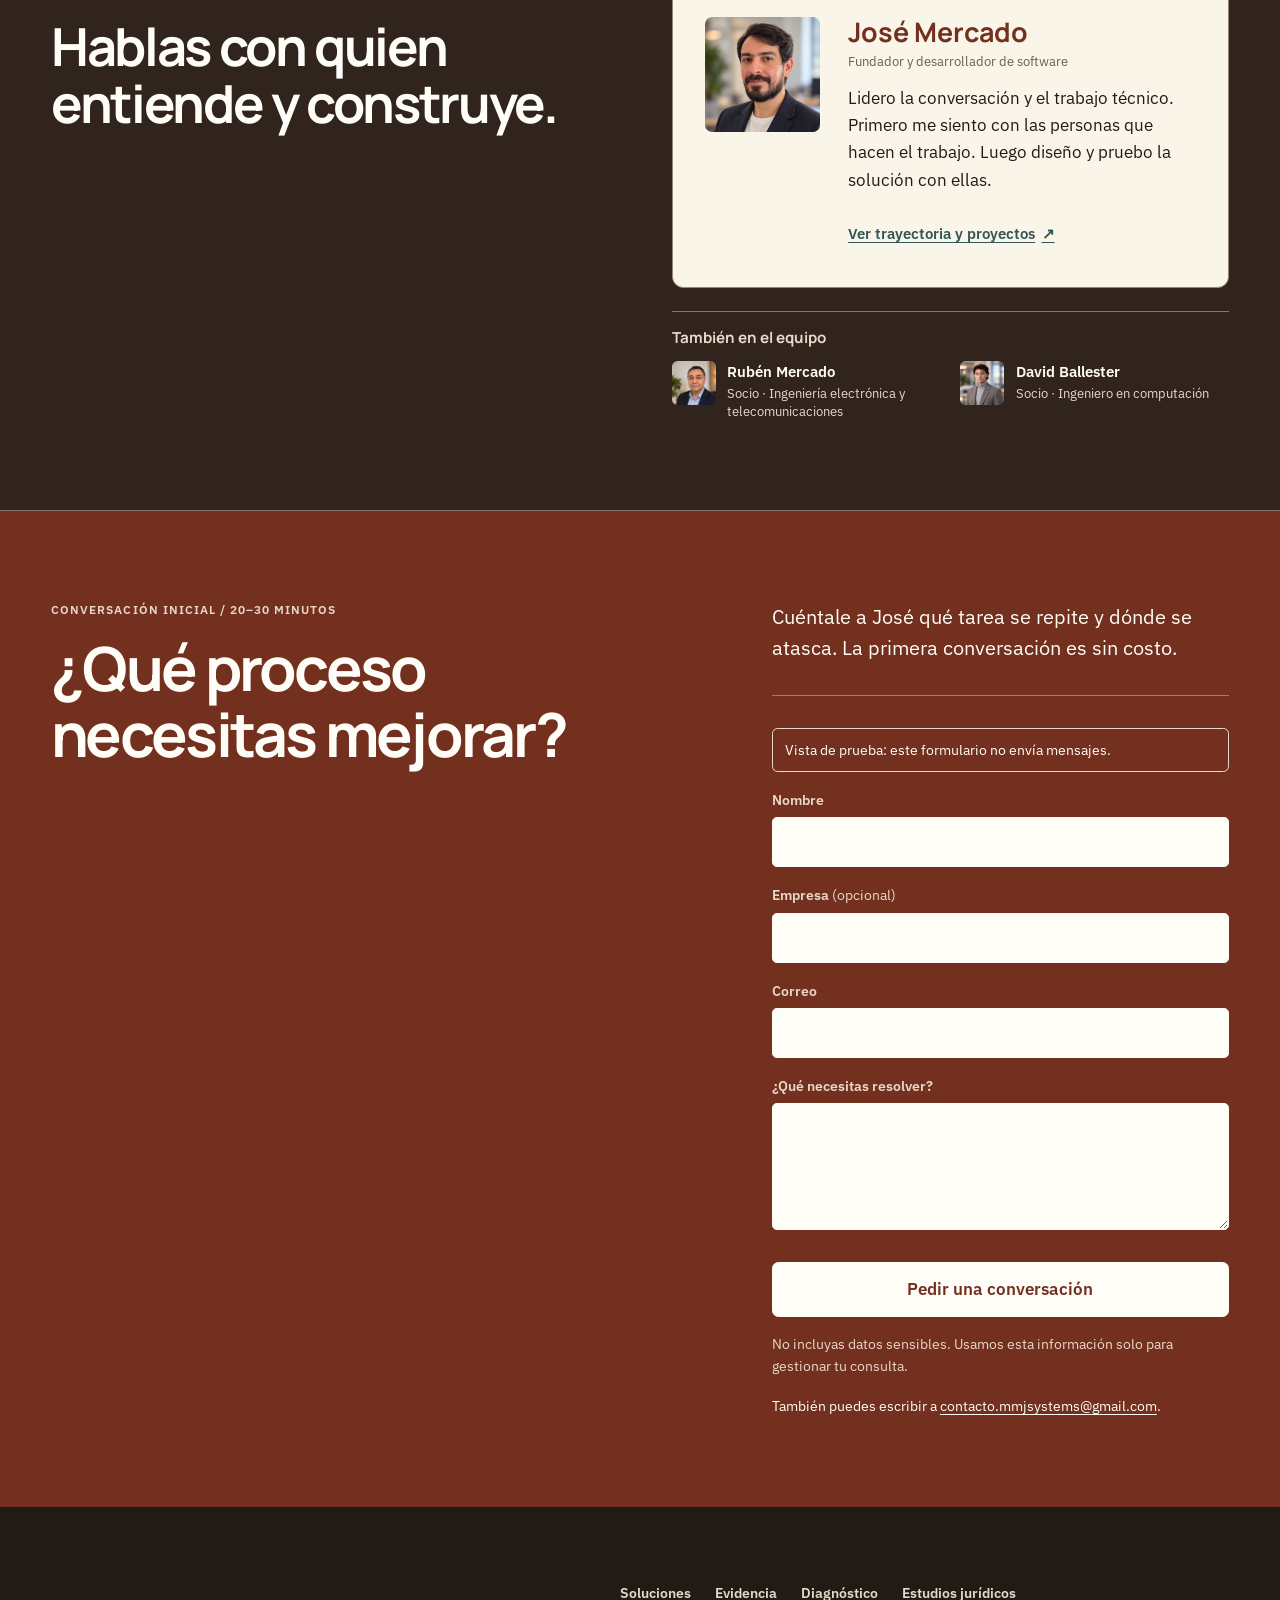
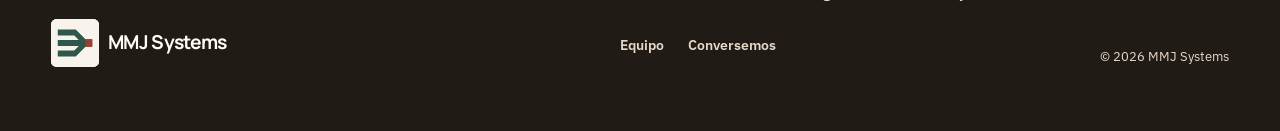
==== commit a2c420a3: "Rediseña la web comercial y optimiza el SEO" ====
--- a/index.html
+++ b/index.html
@@ -1,50 +1,82 @@
 <!DOCTYPE html>
-<html lang="es" class="no-js">
+<html lang="es-CL" class="no-js">
   <head>
     <meta charset="utf-8">
     <meta name="viewport" content="width=device-width, initial-scale=1">
-    <title>MMJ Systems | De datos dispersos a sistemas operables</title>
+    <title>Automatización de procesos en Chile | MMJ Systems</title>
     <meta
       name="description"
-      content="MMJ Systems convierte procesos, datos y sistemas fragmentados en soluciones operativas confiables mediante software, automatización e inteligencia aplicada."
+      content="Automatización de procesos para empresas en Chile. Conectamos correos, planillas y sistemas para reducir la copia manual. Parte por un solo proceso."
     >
-    <meta name="robots" content="index,follow">
+    <meta name="robots" content="index, follow, max-image-preview:large">
     <meta name="author" content="MMJ Systems">
     <link rel="canonical" href="https://mmjsystems.cl/">
-    <meta name="color-scheme" content="light dark">
-    <meta name="theme-color" content="#30241d">
+    <meta name="color-scheme" content="light">
+    <meta name="theme-color" content="#30241D">
     <meta property="og:type" content="website">
     <meta property="og:url" content="https://mmjsystems.cl/">
     <meta property="og:site_name" content="MMJ Systems">
     <meta property="og:locale" content="es_CL">
     <meta
       property="og:title"
-      content="MMJ Systems | De datos dispersos a sistemas operables"
+      content="Automatización de procesos en Chile | MMJ Systems"
     >
     <meta
       property="og:description"
-      content="Software, automatización e inteligencia aplicada para ganar control, trazabilidad y capacidad de decisión."
+      content="Conectamos correos, planillas y sistemas para reducir el trabajo manual en empresas chilenas. Parte por un solo proceso."
     >
-    <meta property="og:image" content="https://mmjsystems.cl/assets/og-cover.png">
+    <meta property="og:image" content="https://mmjsystems.cl/assets/og-recorrido.jpg">
     <meta property="og:image:width" content="1200">
     <meta property="og:image:height" content="630">
     <meta
       property="og:image:alt"
-      content="MMJ Systems — De datos dispersos a sistemas operables."
+      content="MMJ Systems — Menos trabajo manual. Más control."
     >
     <meta name="twitter:card" content="summary_large_image">
     <meta
       name="twitter:title"
-      content="MMJ Systems | De datos dispersos a sistemas operables"
+      content="Automatización de procesos en Chile | MMJ Systems"
     >
     <meta
       name="twitter:description"
-      content="Software, automatización e inteligencia aplicada para ganar control, trazabilidad y capacidad de decisión."
+      content="Conectamos correos, planillas y sistemas para reducir el trabajo manual en empresas chilenas. Parte por un solo proceso."
     >
-    <meta name="twitter:image" content="https://mmjsystems.cl/assets/og-cover.png">
-    <link rel="icon" href="assets/favicon.svg" type="image/svg+xml">
+    <meta name="twitter:image" content="https://mmjsystems.cl/assets/og-recorrido.jpg">
+    <meta name="twitter:image:alt" content="MMJ Systems: Menos trabajo manual. Más control.">
+    <link rel="icon" href="assets/convergencia-iii.svg" type="image/svg+xml">
+    <script type="application/ld+json">
+      {
+        "@context": "https://schema.org",
+        "@graph": [
+          {
+            "@type": "Organization",
+            "@id": "https://mmjsystems.cl/#organizacion",
+            "name": "MMJ Systems",
+            "url": "https://mmjsystems.cl/",
+            "description": "Automatización de procesos, integración de sistemas y software a medida para empresas en Chile.",
+            "email": "contacto.mmjsystems@gmail.com",
+            "areaServed": { "@type": "Country", "name": "Chile" },
+            "logo": {
+              "@type": "ImageObject",
+              "url": "https://mmjsystems.cl/assets/logo-mmj.png",
+              "width": 256,
+              "height": 256
+            }
+          },
+          {
+            "@type": "WebSite",
+            "@id": "https://mmjsystems.cl/#sitio",
+            "name": "MMJ Systems",
+            "url": "https://mmjsystems.cl/",
+            "inLanguage": "es-CL",
+            "publisher": { "@id": "https://mmjsystems.cl/#organizacion" }
+          }
+        ]
+      }
+    </script>
     <link rel="stylesheet" href="styles.css">
     <script src="main.js" defer></script>
+    <script src="story.js" defer></script>
   </head>
   <body>
     <a class="skip-link" href="#contenido">Saltar al contenido</a>
@@ -52,11 +84,8 @@
     <header class="site-header">
       <div class="shell header-inner">
         <a class="brand" href="#inicio" aria-label="MMJ Systems, inicio">
-          <img class="brand-mark" src="assets/mmj-mark.svg" alt="" width="40" height="40">
-          <span class="brand-wordmark">
-            <span>MMJ</span>
-            <span class="brand-detail">Systems</span>
-          </span>
+          <img class="brand-mark" src="assets/convergencia-iii.svg" alt="" width="48" height="48">
+          <span>MMJ Systems</span>
         </a>
         <button
           class="menu-button"
@@ -68,11 +97,10 @@
           <span class="menu-mark" aria-hidden="true"></span>
         </button>
         <nav class="site-nav" id="navigation" aria-label="Navegación principal">
-          <a href="#problema">Señales</a>
           <a href="#capacidades">Soluciones</a>
           <a href="#evidencia">Evidencia</a>
-          <a href="#proceso">Proceso</a>
-          <a href="#responsabilidad">Equipo</a>
+          <a href="#empezar">Diagnóstico</a>
+          <a href="estudios-juridicos/" data-carry-campaign>Estudios jurídicos</a>
           <a class="nav-contact" href="#contacto">Conversemos</a>
         </nav>
       </div>
@@ -80,86 +108,133 @@
 
     <main id="contenido">
       <section
-        class="hero ruled-section"
+        class="hero hero-depth story-hero ruled-section"
         id="inicio"
         aria-labelledby="hero-title"
+        data-scroll-story
       >
-        <div class="shell hero-layout">
+        <div class="depth-backdrop" aria-hidden="true">
+          <div class="depth-scene">
+            <picture class="depth-plate">
+              <source media="(max-width: 48rem)" srcset="assets/profundidad/fondo-movil.webp">
+              <img src="assets/profundidad/fondo.webp" alt="" width="1600" height="900" fetchpriority="low" decoding="async">
+            </picture>
+            <svg class="depth-rails" viewBox="0 0 1440 820" preserveAspectRatio="xMaxYMid slice" focusable="false">
+              <defs>
+                <linearGradient id="depth-rail-color" gradientUnits="userSpaceOnUse" x1="475" y1="820" x2="1440" y2="380">
+                  <stop offset="0" stop-color="#e28b6d" stop-opacity="0"/>
+                  <stop offset=".48" stop-color="#e28b6d" stop-opacity=".46"/>
+                  <stop offset="1" stop-color="#e7d9ca" stop-opacity=".23"/>
+                </linearGradient>
+              </defs>
+              <g fill="none" stroke="url(#depth-rail-color)" stroke-linejoin="round">
+                <path d="M492 916 760 648h244l218-218h78" vector-effect="non-scaling-stroke"/>
+                <path d="M636 916 846 706h208l246-276" vector-effect="non-scaling-stroke"/>
+                <path d="M780 916 937 759h94l269-329" vector-effect="non-scaling-stroke"/>
+                <path d="M1300 430h240" vector-effect="non-scaling-stroke"/>
+              </g>
+            </svg>
+          </div>
+        </div>
+        <div class="shell story-layout">
           <div class="hero-copy">
-            <p class="kicker">Ingeniería de software</p>
+            <p class="kicker">Automatización de procesos · Chile</p>
             <h1 id="hero-title">
-              De datos dispersos a
-              <span>sistemas operables.</span>
+              Automatizamos el trabajo que todavía depende de
+              <span>correos y planillas.</span>
             </h1>
             <p class="hero-lead">
-              Cuando los datos viven repartidos entre planillas, correos y sistemas
-              que no conversan, el día se va en encontrarlos. MMJ Systems los ordena
-              y automatiza el tramo que más cuesta, hasta que vuelven a servir para
-              decidir.
+              Integramos los sistemas que tu empresa ya usa y construimos lo
+              que falta para dejar de copiar datos y perseguir aprobaciones.
             </p>
             <div class="actions">
-              <a
-                class="button button-primary"
-                href="mailto:contacto.mmjsystems@gmail.com?subject=Conversaci%C3%B3n%20inicial%20con%20MMJ%20Systems"
-                >Conversemos sobre el problema</a
-              >
-              <a class="text-link" href="#evidencia"
-                >Ver trabajo que ya existe
-                <span aria-hidden="true">↓</span></a
-              >
+              <a class="button button-primary" href="#contacto">Revisemos un proceso</a>
+              <a class="text-link" href="#empezar">Qué incluye el diagnóstico</a>
             </div>
             <p class="hero-context">
-              Conversación inicial de 20–30 minutos
-              <span aria-hidden="true">·</span> directamente con el equipo
-              <span aria-hidden="true">·</span> sin propuesta prefabricada
+              Conversación de 20–30 minutos con
+              <a href="#responsabilidad">José Mercado</a>
+              <span aria-hidden="true">·</span> sin costo
             </p>
-            <div class="hero-meta" aria-label="Datos de trabajo">
-              <span><strong>Diagnóstico</strong> antes del código</span>
-              <span><strong>Trato directo</strong> con quien construye</span>
-              <span><strong>+20 mil</strong> correos procesados*</span>
-            </div>
-            <p class="hero-footnote">*Sistema operativo interno, E—02.</p>
-          </div>
-
-          <aside class="work-note" aria-label="Nota de trabajo de José Mercado">
-            <span class="note-tape" aria-hidden="true"></span>
-            <p class="note-label">Una nota desde el taller</p>
-            <blockquote>
-              “Al principio pienso lo mismo que tú: capaz que no hace falta un
-              sistema y alcanza con ordenar el proceso. Para eso es la charla
-              inicial. Si es el caso, te lo digo ahí mismo, antes de que exista
-              una propuesta.”
-            </blockquote>
-            <ol class="note-steps">
-              <li><span aria-hidden="true">✓</span> qué está costando más de lo que parece</li>
-              <li><span aria-hidden="true">✓</span> qué se puede atacar primero</li>
-              <li><span aria-hidden="true">✓</span> qué conviene dejar quieto todavía</li>
+          </div>
+
+          <figure class="story-stage">
+            <div class="story-stage-rail">
+              <span>Flujo ilustrativo</span>
+              <span data-story-count aria-hidden="true">01 / 03</span>
+            </div>
+            <div
+              class="story-frame"
+              data-story-frame
+              data-desktop="assets/recorrido/recorrido.mp4"
+              data-mobile="assets/recorrido/recorrido-movil.mp4"
+            >
+              <picture>
+                <source media="(max-width: 56rem)" srcset="assets/recorrido/portada-movil.webp">
+                <img
+                  src="assets/recorrido/portada.webp"
+                  alt=""
+                  width="1280"
+                  height="720"
+                  fetchpriority="high"
+                  decoding="async"
+                >
+              </picture>
+            </div>
+            <div class="story-progress" aria-hidden="true"></div>
+            <figcaption class="story-stage-footer">
+              <a class="text-link story-start" href="#recorrido">Ver el recorrido <span aria-hidden="true">↓</span></a>
+              <button class="story-toggle" type="button" aria-pressed="false" hidden>Vista estática</button>
+            </figcaption>
+          </figure>
+
+          <div class="story-content" id="recorrido" tabindex="-1">
+            <h2 class="story-section-title">De solicitud a tarea</h2>
+            <ol class="story-chapters" role="list">
+              <li class="story-chapter">
+                <div class="story-chapter-copy">
+                  <p class="story-step"><span aria-hidden="true">01</span> Entrada</p>
+                  <h3>La información llega por separado.</h3>
+                  <p>Llega una solicitud de compra por correo. Las reglas para aprobarla están en una planilla.</p>
+                </div>
+              </li>
+              <li class="story-chapter">
+                <div class="story-chapter-copy">
+                  <p class="story-step"><span aria-hidden="true">02</span> Validación</p>
+                  <h3>El sistema conecta las dos fuentes.</h3>
+                  <p>Contrasta la solicitud con las reglas de aprobación. Si falta un dato, la deja para revisión en vez de aprobarla a ciegas.</p>
+                </div>
+              </li>
+              <li class="story-chapter">
+                <div class="story-chapter-copy">
+                  <p class="story-step"><span aria-hidden="true">03</span> Asignación</p>
+                  <h3>Queda una tarea con responsable.</h3>
+                  <p>El equipo sabe qué revisar y no tiene que buscar la solicitud en la bandeja.</p>
+                  <dl class="story-task">
+                    <div><dt>Tarea</dt><dd>Revisar solicitud de compra</dd></div>
+                    <div><dt>Responsable</dt><dd>Equipo de compras</dd></div>
+                    <div><dt>Estado</dt><dd>Pendiente de revisión</dd></div>
+                  </dl>
+                </div>
+              </li>
             </ol>
-            <footer>
-              <strong>José Mercado</strong>
-              <span>Fundador y desarrollador de software</span>
-            </footer>
-          </aside>
+          </div>
         </div>
       </section>
 
-      <div class="marquee" aria-label="Señales operacionales frecuentes">
-        <p class="marquee-static">Fuentes dispersas · Documentos sin trazabilidad · Datos que no activan decisiones · Tareas repetitivas manuales · Sistemas internos incompletos</p>
-        <ul class="marquee-track" aria-hidden="true">
-          <li>Fuentes dispersas</li>
-          <li>Documentos sin trazabilidad</li>
-          <li>Datos que no activan decisiones</li>
-          <li>Tareas repetitivas manuales</li>
-          <li>Sistemas internos incompletos</li>
-        </ul>
-        <ul class="marquee-track" aria-hidden="true">
-          <li>Fuentes dispersas</li>
-          <li>Documentos sin trazabilidad</li>
-          <li>Datos que no activan decisiones</li>
-          <li>Tareas repetitivas manuales</li>
-          <li>Sistemas internos incompletos</li>
-        </ul>
-      </div>
+      <aside class="proof-strip" aria-label="Experiencia demostrable">
+        <div class="shell proof-strip-inner">
+          <p>
+            <strong>Más de 20.000 correos procesados</strong>
+            <span>Proyecto interno con registro de integridad</span>
+          </p>
+          <p>
+            <strong>Piloto documental agroindustrial</strong>
+            <span>Probado con operarios y datos reales · experiencia de José</span>
+          </p>
+          <a class="text-link" href="#evidencia">Ver alcance de la experiencia</a>
+        </div>
+      </aside>
 
       <section
         class="friction ruled-section"
@@ -170,63 +245,58 @@
           <div class="section-index">
             <span>I</span><span>Señales</span>
           </div>
-          <div class="intro-grid friction-intro">
-            <div>
+          <div class="friction-spread">
+            <div class="friction-intro">
               <p class="kicker">Antes de hablar de tecnología</p>
-              <h2 id="friction-title">
-                El trabajo se vuelve pesado cuando hay que perseguir la
-                información.
-              </h2>
-            </div>
-            <p class="section-lead">
-              Estas situaciones aparecen seguido, y no siempre exigen reemplazar
-              todo el sistema. Casi siempre hay un tramo concreto donde el trabajo
-              sobra.
-            </p>
-          </div>
-          <ol class="friction-list">
-            <li>
-              <span class="friction-number">01</span>
-              <strong>Fuentes dispersas</strong>
-              <p>
-                El precio quedó en un correo, el stock en una planilla y la orden
-                en un chat. Reunir el panorama completo es trabajo aparte.
+              <h2 id="friction-title">Cuando hay que perseguir la información.</h2>
+              <p class="section-lead">
+                No siempre hace falta cambiar el sistema. A veces basta con
+                resolver el tramo donde se acumula el trabajo manual.
               </p>
-            </li>
-            <li>
-              <span class="friction-number">02</span>
-              <strong>Documentos sin trazabilidad</strong>
-              <p>
-                Cuando el procesamiento es manual, reconstruir qué pasó y quién
-                intervino depende de la memoria de alguien.
-              </p>
-            </li>
-            <li>
-              <span class="friction-number">03</span>
-              <strong>Datos que no activan decisiones</strong>
-              <p>
-                Los datos se acumulan, pero la alerta llega tarde o llega porque
-                alguien se dio cuenta a mano.
-              </p>
-            </li>
-            <li>
-              <span class="friction-number">04</span>
-              <strong>Tiempo especializado en tareas repetitivas</strong>
-              <p>
-                Las personas que mejor conocen la operación pasan buena parte de
-                la semana copiando y buscando información que el sistema ya
-                debería tener.
-              </p>
-            </li>
-            <li>
-              <span class="friction-number">05</span>
-              <strong>Sistemas internos incompletos</strong>
-              <p>
-                El sistema interno cubre hasta cierto punto y el resto del proceso
-                vive afuera, en planillas y correos.
-              </p>
-            </li>
-          </ol>
+            </div>
+            <figure class="editorial-photo friction-photo">
+              <div class="photo-window" data-depth-photo>
+                <img
+                  src="assets/profundidad/senales.webp"
+                  srcset="assets/profundidad/senales-movil.webp 560w, assets/profundidad/senales.webp 1000w"
+                  sizes="(max-width: 48rem) calc(100vw - 2rem), (max-width: 56rem) 640px, 40vw"
+                  alt="Tres piezas separadas sobre bases metálicas."
+                  width="1000"
+                  height="1250"
+                  loading="lazy"
+                  decoding="async"
+                >
+              </div>
+              <figcaption>Imagen ilustrativa</figcaption>
+            </figure>
+            <ol class="friction-list" role="list">
+              <li>
+                <span class="friction-number" aria-hidden="true">01</span>
+                <strong>Fuentes dispersas</strong>
+                <p>La solicitud llegó por correo, el estado quedó en una planilla y la aprobación en un chat.</p>
+              </li>
+              <li>
+                <span class="friction-number" aria-hidden="true">02</span>
+                <strong>Documentos sin trazabilidad</strong>
+                <p>Sin un registro, cuesta saber qué pasó y quién intervino.</p>
+              </li>
+              <li>
+                <span class="friction-number" aria-hidden="true">03</span>
+                <strong>Alertas que llegan tarde</strong>
+                <p>Hay datos, pero alguien tiene que revisarlos a mano y avisar.</p>
+              </li>
+              <li>
+                <span class="friction-number" aria-hidden="true">04</span>
+                <strong>Horas dedicadas a copiar y buscar</strong>
+                <p>Las personas que mejor conocen la operación pierden tiempo recuperando datos que el sistema ya debería tener.</p>
+              </li>
+              <li>
+                <span class="friction-number" aria-hidden="true">05</span>
+                <strong>Sistemas internos incompletos</strong>
+                <p>Lo que el sistema no cubre termina en planillas y correos.</p>
+              </li>
+            </ol>
+          </div>
         </div>
       </section>
 
@@ -241,172 +311,54 @@
           </div>
           <div class="intro-grid">
             <div>
-              <p class="kicker">Combinación a medida</p>
-              <h2 id="capabilities-title">Soluciones que se arman según tu problema.</h2>
+              <p class="kicker">Qué podemos resolver</p>
+              <h2 id="capabilities-title">Mejoramos el proceso, no solo la herramienta.</h2>
             </div>
             <p class="section-lead">
-              No vendemos un paquete cerrado. La mezcla de software, automatización
-              y tratamiento de datos depende de dónde esté el cuello de botella. Si
-              entra IA, se prueba con muestras reales antes de prometer resultados.
+              Partimos por el tramo que más cuesta. Si se puede resolver con una
+              herramienta existente, no necesitas construir otra. Si hace falta
+              una integración o software a medida, lo probamos antes de escalar.
             </p>
           </div>
           <figure class="flow-diagram">
-            <div class="flow-head" aria-hidden="true">
-              <span>Figura 01 — Enfoque</span>
-              <span>Integrar antes de reemplazar</span>
-            </div>
-            <div class="flow-canvas">
-              <svg
-                viewBox="0 0 700 190"
-                role="img"
-                aria-labelledby="flow-title flow-desc"
-                preserveAspectRatio="xMidYMid meet"
-              >
-                <title id="flow-title">Diagrama de integración</title>
-                <desc id="flow-desc">
-                  Fuentes dispersas que convergen en un proceso ordenado y
-                  producen decisiones.
-                </desc>
-                <!-- Encabezados de columna -->
-                <g font-family="Consolas, 'Liberation Mono', monospace" font-size="9" letter-spacing="1.2">
-                  <text x="22" y="14"><tspan fill="#74301f">01</tspan><tspan fill="#54483e"> — FUENTES</tspan></text>
-                  <text x="258" y="14"><tspan fill="#74301f">02</tspan><tspan fill="#54483e"> — PROCESO</tspan></text>
-                  <text x="410" y="14"><tspan fill="#74301f">03</tspan><tspan fill="#54483e"> — DECISIONES</tspan></text>
-                </g>
-                <!-- 01 Fuentes dispersas -->
-                <g>
-                  <text x="40" y="36" font-family="Consolas, monospace" font-size="8" letter-spacing="1" fill="#54483e">PLANILLAS</text>
-                  <circle cx="22" cy="54" r="6" fill="#a64327"></circle>
-                  <rect x="40" y="41" width="112" height="26" fill="#faf5e9" stroke="#211b16" stroke-width="1.6"></rect>
-                  <rect x="48" y="48" width="68" height="5" fill="#211b16" opacity="0.72"></rect>
-                  <rect x="48" y="56" width="44" height="4" fill="#211b16" opacity="0.24"></rect>
-                  <text x="40" y="83" font-family="Consolas, monospace" font-size="8" letter-spacing="1" fill="#54483e">CORREO</text>
-                  <circle cx="22" cy="101" r="6" fill="#a64327"></circle>
-                  <rect x="40" y="88" width="92" height="26" fill="#faf5e9" stroke="#211b16" stroke-width="1.6"></rect>
-                  <rect x="48" y="95" width="52" height="5" fill="#211b16" opacity="0.72"></rect>
-                  <rect x="48" y="103" width="64" height="4" fill="#211b16" opacity="0.24"></rect>
-                  <text x="40" y="130" font-family="Consolas, monospace" font-size="8" letter-spacing="1" fill="#54483e">SISTEMAS</text>
-                  <circle cx="22" cy="148" r="6" fill="#a64327"></circle>
-                  <rect x="40" y="135" width="120" height="26" fill="#faf5e9" stroke="#211b16" stroke-width="1.6"></rect>
-                  <rect x="48" y="142" width="76" height="5" fill="#211b16" opacity="0.72"></rect>
-                  <rect x="48" y="150" width="40" height="4" fill="#211b16" opacity="0.24"></rect>
-                </g>
-                <!-- Convergencia -->
-                <g fill="none" stroke="#54483e" stroke-width="1.6" stroke-linecap="round" class="flow-lines">
-                  <path d="M152 54 C 184 54, 184 98, 212 98"></path>
-                  <path d="M132 101 H 212"></path>
-                  <path d="M160 148 C 188 148, 184 98, 212 98"></path>
-                </g>
-                <!-- Regla mineral -->
-                <rect x="212" y="24" width="7" height="142" fill="#42676a"></rect>
-                <!-- 02 Proceso -->
-                <g>
-                  <rect x="262" y="61" width="88" height="84" fill="#e6d9bd"></rect>
-                  <rect x="258" y="57" width="88" height="84" fill="#fffdf7" stroke="#30241d" stroke-width="1.8"></rect>
-                  <rect x="258" y="57" width="12" height="12" fill="#a64327"></rect>
-                  <rect x="270" y="84" width="42" height="5" fill="#30241d"></rect>
-                  <rect x="270" y="94" width="64" height="5" fill="#30241d"></rect>
-                  <rect x="270" y="104" width="50" height="5" fill="#30241d" opacity="0.32"></rect>
-                  <path d="M270 122 H 318" fill="none" stroke="#a64327" stroke-width="2.2" stroke-linecap="round"></path>
-                  <path d="M310 115 L 320 122 L 310 129" fill="none" stroke="#a64327" stroke-width="2.2" stroke-linecap="round" stroke-linejoin="round"></path>
-                </g>
-                <!-- Conector -->
-                <g fill="none" stroke="#211b16" stroke-width="1.6" stroke-linecap="round" stroke-linejoin="round">
-                  <path d="M346 99 H 396"></path>
-                  <path d="M388 92 L 398 99 L 388 106"></path>
-                </g>
-                <!-- 03 Decisiones -->
-                <g>
-                  <rect x="413" y="44" width="188" height="28" fill="#e6d9bd"></rect>
-                  <rect x="410" y="41" width="12" height="28" fill="#a64327"></rect>
-                  <rect x="422" y="41" width="176" height="28" fill="#30241d"></rect>
-                  <rect x="434" y="50" width="96" height="5" fill="#fffdf7" opacity="0.92"></rect>
-                  <rect x="434" y="58" width="60" height="4" fill="#fffdf7" opacity="0.42"></rect>
-                  <rect x="413" y="91" width="188" height="28" fill="#e6d9bd"></rect>
-                  <rect x="410" y="88" width="12" height="28" fill="#a64327"></rect>
-                  <rect x="422" y="88" width="176" height="28" fill="#30241d"></rect>
-                  <rect x="434" y="97" width="110" height="5" fill="#fffdf7" opacity="0.92"></rect>
-                  <rect x="434" y="105" width="68" height="4" fill="#fffdf7" opacity="0.42"></rect>
-                  <rect x="413" y="138" width="188" height="28" fill="#e6d9bd"></rect>
-                  <rect x="410" y="135" width="12" height="28" fill="#a64327"></rect>
-                  <rect x="422" y="135" width="176" height="28" fill="#30241d"></rect>
-                  <rect x="434" y="144" width="84" height="5" fill="#fffdf7" opacity="0.92"></rect>
-                  <rect x="434" y="152" width="56" height="4" fill="#fffdf7" opacity="0.42"></rect>
-                  <line x1="612" y1="20" x2="612" y2="170" stroke="#958674" stroke-width="1" stroke-dasharray="3 5" opacity="0.65"></line>
-                </g>
-              </svg>
-            </div>
-            <div class="flow-meta" aria-hidden="true">
-              <div>
-                <span>01</span>
-                <div class="flow-meta-text">
-                  <p>Fuentes dispersas</p>
-                  <small>Planillas, correo y sistemas sin contexto común.</small>
-                </div>
-              </div>
-              <div>
-                <span>02</span>
-                <div class="flow-meta-text">
-                  <p>Proceso ordenado</p>
-                  <small>Se ordena, conecta y valida antes de automatizar.</small>
-                </div>
-              </div>
-              <div>
-                <span>03</span>
-                <div class="flow-meta-text">
-                  <p>Decisiones trazables</p>
-                  <small>Salidas alineadas, auditables y accionables.</small>
-                </div>
-              </div>
-            </div>
-            <figcaption>
-              Representación del enfoque: las fuentes que ya existen, ordenadas
-              hasta producir decisiones.
-            </figcaption>
-          </figure>
-          <figure class="media-frame">
-            <img
-              src="assets/img-hero-taller.jpg"
-              alt="Ilustración de documentos y planillas dispersas que convergen en una tabla ordenada"
-              width="1200"
-              height="800"
-              loading="lazy"
-              decoding="async"
-            >
-            <figcaption>
-              Ilustración: de fuentes dispersas a sistema ordenado.
-            </figcaption>
+            <figcaption class="flow-head">Integrar antes de reemplazar</figcaption>
+            <ol class="flow-meta">
+              <li>
+                <span>01</span><strong>Fuentes dispersas</strong>
+                <small>Planillas, correo y sistemas sin contexto común.</small>
+              </li>
+              <li>
+                <span>02</span><strong>Proceso ordenado</strong>
+                <small>Se ordena, conecta y valida antes de automatizar.</small>
+              </li>
+              <li>
+                <span>03</span><strong>Decisiones trazables</strong>
+                <small>El equipo puede ver qué pasó y qué falta resolver.</small>
+              </li>
+            </ol>
           </figure>
           <div class="capability-accordion">
             <details open>
-              <summary><span>01</span><strong>Software empresarial y aplicaciones web a medida.</strong></summary>
-              <p>Sistemas internos y aplicaciones transaccionales con autenticación, roles, pagos, reservas, pedidos y paneles de administración, con pruebas y despliegue.</p>
+              <summary><span>01</span><strong>Convertir correos y documentos en trabajo asignado.</strong></summary>
+              <p>Organizamos lo que llega, detectamos qué falta y dejamos claro qué necesita revisión y quién es responsable. Si usamos IA, la medimos con ejemplos del proceso.</p>
             </details>
             <details>
-              <summary><span>02</span><strong>Integración y automatización de procesos y sistemas.</strong></summary>
-              <p>Conexión entre planillas, correo, mensajería y plataformas existentes para eliminar copia manual, conciliar registros y ordenar el flujo completo.</p>
+              <summary><span>02</span><strong>Conectar sistemas para no ingresar datos dos veces.</strong></summary>
+              <p>Integramos correo, planillas y plataformas existentes cuando es viable, y dejamos visibles las excepciones que requieren decisión humana.</p>
             </details>
             <details>
-              <summary><span>03</span><strong>IA aplicada a documentos y datos, medida sobre muestras reales.</strong></summary>
-              <p>Extracción asistida, búsqueda semántica y evaluación contra muestras etiquetadas. Los resultados se prometen recién cuando la medición los respalda.</p>
-            </details>
-            <details>
-              <summary><span>04</span><strong>Digitalización documental con validación y trazabilidad.</strong></summary>
-              <p>Del papel o correo disperso a registros auditables: qué ocurrió, quién intervino y qué falta resolver, con manifiestos de integridad.</p>
-            </details>
-            <details>
-              <summary><span>05</span><strong>Monitoreo, alertas e infraestructura de despliegue.</strong></summary>
-              <p>Datos que activan decisiones: indicadores, alertas oportunas y despliegue trazable para operar el sistema en el día a día.</p>
-            </details>
-            <details>
-              <summary><span>06</span><strong>Pilotos técnicos y MVP para validar antes de escalar.</strong></summary>
-              <p>Alcances acotados y medibles para decidir con evidencia si conviene invertir en algo mayor.</p>
-            </details>
-            <details>
-              <summary><span>07</span><strong>Procesamiento local de OCR, voz y búsqueda semántica cuando la privacidad lo requiere.</strong></summary>
-              <p>Embeddings, OCR y voz operados dentro de tu organización cuando el contenido no debe salir de ella. Nada se comparte sin acuerdo previo.</p>
-            </details>
-          </div>
+              <summary><span>03</span><strong>Modernizar el software que sostiene tu operación.</strong></summary>
+              <p>Adaptamos sistemas internos al flujo real de tu equipo: permisos, aprobaciones, reportes y funciones que hoy se resuelven por fuera.</p>
+            </details>
+          </div>
+          <div class="application-link">
+            <p><strong>Automatización de correos para estudios jurídicos.</strong> Del correo a un pendiente con causa y responsable que el equipo confirma.</p>
+            <a class="text-link" href="estudios-juridicos/" data-carry-campaign>Ver el flujo para estudios jurídicos <span aria-hidden="true">↗</span></a>
+          </div>
+          <p class="section-note">
+            Si todavía estás evaluando por dónde partir, revisa la guía
+            <a href="guias/automatizar-correos-y-planillas/" data-carry-campaign>Cómo automatizar correos y planillas</a>.
+          </p>
         </div>
       </section>
 
@@ -431,16 +383,19 @@
             </p>
           </div>
           <figure class="media-frame">
-            <img
-              src="assets/img-evidencia.jpg"
-              alt="Ilustración de papeles escaneados que se convierten en filas ordenadas con validación y trazabilidad"
-              width="1200"
-              height="800"
-              loading="lazy"
-              decoding="async"
-            >
+            <div class="photo-window" data-depth-photo>
+              <img
+                src="assets/evidencia-editorial.webp"
+                alt=""
+                width="1200"
+                height="800"
+                loading="lazy"
+                decoding="async"
+              >
+            </div>
             <figcaption>
-              Ilustración: documentos que entran a un flujo con validación y trazabilidad.
+              <span>Imagen ilustrativa</span>
+              Verificar la información antes de automatizar.
             </figcaption>
           </figure>
 
@@ -477,7 +432,7 @@
               <summary>
                 <span class="evidence-number">E—02</span>
                 <span class="evidence-head">
-                  <span class="status">Sistema operativo interno</span>
+                  <span class="status">Proyecto técnico interno</span>
                   <span class="evidence-title">Automatización documental auditable</span>
                 </span>
                 <span class="evidence-lead">
@@ -489,11 +444,11 @@
                 <p>
                   Lee el correo sin tocarlo —acceso de solo lectura—,
                   reconcilia cada registro contra un índice y cierra con un
-                  manifiesto de integridad con hashes. Años después se puede
-                  verificar qué se procesó, qué falta y quién intervino.
+                  manifiesto de integridad con hashes. Esto permite verificar
+                  qué se procesó y si los archivos se conservan íntegros.
                 </p>
                 <p class="evidence-state">
-                  Estado: sistema operativo interno. No se identifican partes
+                  Estado: proyecto técnico interno. No se identifican partes
                   privadas ni se presenta como caso de cliente.
                 </p>
               </div>
@@ -501,6 +456,30 @@
             <details class="evidence-item" name="evidencia">
               <summary>
                 <span class="evidence-number">E—03</span>
+                <span class="evidence-head">
+                  <span class="status">Experiencia de José · MVP probado</span>
+                  <span class="evidence-title">Gestión documental en agroindustria</span>
+                </span>
+                <span class="evidence-lead">
+                  Levantamiento en planta y piloto para un flujo de exportación,
+                  con roles, validaciones por etapas y registro de cambios.
+                </span>
+              </summary>
+              <div class="evidence-body">
+                <p>
+                  José participó vía ImpulzIA en entrevistas a los equipos,
+                  diseño del proceso y desarrollo del sistema. Se probó con
+                  operarios y datos reales en condiciones de prueba.
+                </p>
+                <p class="evidence-state">
+                  Estado: experiencia previa de José, sin implementación
+                  formal ni resultados de producción.
+                </p>
+              </div>
+            </details>
+            <details class="evidence-item" name="evidencia">
+              <summary>
+                <span class="evidence-number">E—04</span>
                 <span class="evidence-head">
                   <span class="status">Proyectos construidos</span>
                   <span class="evidence-title">Plataformas operativas</span>
@@ -527,7 +506,7 @@
             </details>
             <details class="evidence-item" name="evidencia">
               <summary>
-                <span class="evidence-number">E—04</span>
+                <span class="evidence-number">E—05</span>
                 <span class="evidence-head">
                   <span class="status">Capacidad demostrada</span>
                   <span class="evidence-title">IA local y privacidad</span>
@@ -610,16 +589,19 @@
             </li>
           </ol>
           <figure class="media-frame">
-            <img
-              src="assets/img-proceso.jpg"
-              alt="Ilustración de mesa de trabajo con cuaderno, regla y lupa sobre un boceto de flujo de tres pasos"
-              width="1200"
-              height="800"
-              loading="lazy"
-              decoding="async"
-            >
+            <div class="photo-window" data-depth-photo>
+              <img
+                src="assets/proceso-editorial.webp"
+                alt=""
+                width="1200"
+                height="800"
+                loading="lazy"
+                decoding="async"
+              >
+            </div>
             <figcaption>
-              Ilustración: mesa de taller, diagnóstico antes del código.
+              <span>Imagen ilustrativa</span>
+              Entender cómo trabaja el equipo antes de tocar el código.
             </figcaption>
           </figure>
         </div>
@@ -632,66 +614,62 @@
       >
         <div class="shell">
           <div class="section-index">
-            <span>V</span><span>Empezar</span>
-          </div>
-          <div class="intro-grid">
-            <div>
-              <p class="kicker">Primeros proyectos</p>
-              <h2 id="start-title">La primera vez conviene empezar chico.</h2>
-            </div>
-            <p class="section-lead">
-              Cada empresa llega con un problema distinto. Estos son los puntos
-              de partida habituales: acotados, medibles y con salida clara si no
-              conviene seguir.
-            </p>
-          </div>
-          <ul class="capability-list">
-            <li>
-              <span>01</span>
-              <div>
-                <strong>Diagnóstico tecnológico.</strong>
-                <p>
-                  Levantamiento de procesos y sistemas: qué hay, dónde se
-                  pierde tiempo y qué conviene atacar primero. Sales con un
-                  plan de trabajo, lo hagas o no con nosotros.
-                </p>
-              </div>
-            </li>
-            <li>
-              <span>02</span>
-              <div>
-                <strong>Piloto de automatización.</strong>
-                <p>
-                  Un flujo manual automatizado de punta a punta y medido. Si
-                  no ahorra tiempo real, no se escala.
-                </p>
-              </div>
-            </li>
-            <li>
-              <span>03</span>
-              <div>
-                <strong>Prototipo de IA sobre tus datos.</strong>
-                <p>
-                  Prueba con muestras reales antes de prometer resultados. La
-                  calidad se mide sobre tu material.
-                </p>
-              </div>
-            </li>
-            <li>
-              <span>04</span>
-              <div>
-                <strong>MVP a medida.</strong>
-                <p>
-                  Producto mínimo funcional, con pruebas y despliegue, para
-                  validar antes de invertir en algo grande.
-                </p>
-              </div>
-            </li>
-          </ul>
-          <p class="section-note">
-            Alcance y duración se definen por proyecto. Lo primero es siempre
-            la conversación.
-          </p>
+            <span>V</span><span>Diagnóstico</span>
+          </div>
+          <div class="diagnostic-spread">
+            <div class="diagnostic-intro">
+              <p class="kicker">Primer trabajo pagado</p>
+              <h2 id="start-title">Un diagnóstico para decidir qué automatizar.</h2>
+              <p class="section-lead">
+                La primera conversación es gratis. Si vale la pena avanzar,
+                acordamos el alcance y el precio del diagnóstico de un solo proceso.
+              </p>
+            </div>
+            <figure class="editorial-photo diagnostic-photo">
+              <div class="photo-window" data-depth-photo>
+                <img
+                  src="assets/profundidad/diagnostico.webp"
+                  srcset="assets/profundidad/diagnostico-movil.webp 560w, assets/profundidad/diagnostico.webp 1000w"
+                  sizes="(max-width: 48rem) calc(100vw - 2rem), (max-width: 56rem) 640px, 44vw"
+                  alt="Una pieza de arcilla aislada en una bandeja de inspección."
+                  width="1000"
+                  height="1000"
+                  loading="lazy"
+                  decoding="async"
+                >
+              </div>
+              <figcaption>Imagen ilustrativa</figcaption>
+            </figure>
+            <div class="diagnostic-details">
+              <ul class="capability-list" role="list">
+                <li>
+                  <span aria-hidden="true">01</span>
+                  <div>
+                    <strong>Un mapa de cómo se hace hoy.</strong>
+                    <p>Pasos, personas, herramientas y el punto donde se pierde tiempo o información.</p>
+                  </div>
+                </li>
+                <li>
+                  <span aria-hidden="true">02</span>
+                  <div>
+                    <strong>Una medición de partida.</strong>
+                    <p>Medimos con tu equipo el tiempo, las demoras o los errores de ese tramo.</p>
+                  </div>
+                </li>
+                <li>
+                  <span aria-hidden="true">03</span>
+                  <div>
+                    <strong>Una recomendación que puedas usar.</strong>
+                    <p>Qué conviene hacer y cómo comprobarlo. El plan es tuyo, aunque no sigas con MMJ.</p>
+                  </div>
+                </li>
+              </ul>
+              <p class="section-note">Un piloto o una implementación se cotizan aparte, por etapas.</p>
+              <div class="actions">
+                <a class="button button-primary" href="#contacto">Revisemos un proceso</a>
+              </div>
+            </div>
+          </div>
         </div>
       </section>
 
@@ -718,26 +696,25 @@
             <details>
               <summary>¿Cómo es la primera conversación?</summary>
               <p>
-                Una videollamada o llamada de 20 a 30 minutos para entender
-                tu proceso y decidir si tiene sentido avanzar. Sin propuesta
-                tecnológica prefabricada y sin compromiso.
+                Una llamada de 20 a 30 minutos, sin costo, con José Mercado.
+                Buscamos entender dónde se atasca el proceso y si tiene sentido
+                proponer un diagnóstico.
               </p>
             </details>
             <details>
               <summary>¿Qué necesitan de mi empresa para partir?</summary>
               <p>
-                Acceso a las personas que hacen el trabajo día a día, a
-                ejemplos reales de los documentos o datos involucrados, y a
-                alguien que pueda decidir. Sin eso no hay piloto serio.
+                Para conversar basta un ejemplo contado sin datos sensibles. Si
+                avanzamos, acordamos con quién hablar, qué necesitamos medir y
+                cómo revisar los ejemplos de forma segura.
               </p>
             </details>
             <details>
               <summary>¿Cuánto sale y cuánto tarda?</summary>
               <p>
-                Depende del alcance, por eso no publicamos precios cerrados:
-                cada operación es distinta. El diagnóstico o un piloto
-                acotado existen justamente para estimar con datos antes de
-                comprometer cifras.
+                Cada proceso tiene un alcance distinto. El diagnóstico es
+                pagado y sabrás el precio antes de contratarlo. Si luego conviene
+                construir algo, la propuesta de implementación va aparte.
               </p>
             </details>
             <details>
@@ -767,67 +744,53 @@
       >
         <div class="shell accountability-grid">
           <div class="section-index">
-            <span>VII</span><span>Equipo</span>
+            <span>VII</span><span>Quién te acompaña</span>
           </div>
           <div>
             <p class="kicker">Responsabilidad directa</p>
-            <h2 id="accountability-title">Un equipo pequeño a propósito.</h2>
-          </div>
-          <div class="founder-note">
-            <p class="founder-name">José Mercado</p>
-            <p>
-              Fundamos MMJ Systems para
-              trabajar cerca de la operación y responder por lo que entregamos.
-              Quien conversa contigo al inicio es parte del equipo que estudia
-              el problema, define la arquitectura y construye la solución.
-            </p>
-            <p class="founder-caption">
-              Sin capas comerciales ni traspasos entre equipos.
-            </p>
-          </div>
-          <div class="team">
-            <h3 class="team-title">Quiénes están detrás</h3>
-            <ul class="team-grid">
-              <li class="team-card">
-                <img
-                  class="team-photo"
-                  src="assets/equipo-jose.jpg"
-                  alt="Retrato de José Mercado"
-                  width="800"
-                  height="800"
-                  loading="lazy"
-                  decoding="async"
-                >
-                <p class="team-name">José Mercado</p>
-                <p class="team-role">Fundador y desarrollador de software</p>
-              </li>
-              <li class="team-card">
-                <img
-                  class="team-photo"
-                  src="assets/equipo-ruben.jpg"
-                  alt="Retrato de Rubén Mercado"
-                  width="800"
-                  height="800"
-                  loading="lazy"
-                  decoding="async"
-                >
-                <p class="team-name">Rubén Mercado</p>
-                <p class="team-role">Socio · Ingeniero electrónico y telecomunicaciones</p>
-              </li>
-              <li class="team-card">
-                <img
-                  class="team-photo"
-                  src="assets/equipo-david.jpg"
-                  alt="Retrato de David Ballester"
-                  width="800"
-                  height="800"
-                  loading="lazy"
-                  decoding="async"
-                >
-                <p class="team-name">David Ballester</p>
-                <p class="team-role">Socio · Ingeniero en computación</p>
-              </li>
-            </ul>
+            <h2 id="accountability-title">Hablas con quien entiende y construye.</h2>
+          </div>
+          <div>
+            <div class="founder-note founder-profile">
+              <img
+                class="founder-photo"
+                src="assets/equipo-jose.jpg"
+                alt=""
+                width="800"
+                height="800"
+                loading="lazy"
+                decoding="async"
+              >
+              <div>
+                <p class="founder-name">José Mercado</p>
+                <p class="founder-role">Fundador y desarrollador de software</p>
+                <p>
+                  Lidero la conversación y el trabajo técnico. Primero me siento
+                  con las personas que hacen el trabajo. Luego diseño y pruebo la
+                  solución con ellas.
+                </p>
+                <a class="text-link" href="https://josemercado.cl/">Ver trayectoria y proyectos <span aria-hidden="true">↗</span></a>
+              </div>
+            </div>
+            <div class="team-support">
+              <h3>También en el equipo</h3>
+              <ul class="team-grid" role="list">
+                <li class="team-card">
+                  <img class="team-photo" src="assets/equipo-ruben.jpg" alt="" width="800" height="800" loading="lazy" decoding="async">
+                  <div>
+                    <strong>Rubén Mercado</strong>
+                    <span>Socio · Ingeniería electrónica y telecomunicaciones</span>
+                  </div>
+                </li>
+                <li class="team-card">
+                  <img class="team-photo" src="assets/equipo-david.jpg" alt="" width="800" height="800" loading="lazy" decoding="async">
+                  <div>
+                    <strong>David Ballester</strong>
+                    <span>Socio · Ingeniero en computación</span>
+                  </div>
+                </li>
+              </ul>
+            </div>
           </div>
         </div>
       </section>
@@ -837,35 +800,21 @@
           <div>
             <p class="kicker">Conversación inicial / 20–30 minutos</p>
             <h2 id="contact-title">
-              Cuéntanos qué parte del proceso está costando demasiado.
+              ¿Qué proceso necesitas mejorar?
             </h2>
           </div>
           <div class="contact-action">
             <p>
-              Una primera conversación para entender el proceso y decidir si
-              tiene sentido avanzar.
+              Cuéntale a José qué tarea se repite y dónde se atasca. La primera
+              conversación es sin costo.
             </p>
-            <div class="contact-mail">
-              <a
-                class="button button-light"
-                href="mailto:contacto.mmjsystems@gmail.com?subject=Conversaci%C3%B3n%20inicial%20con%20MMJ%20Systems"
-                >contacto.mmjsystems@gmail.com</a
-              >
-              <button
-                class="button-copy"
-                type="button"
-                data-copy="contacto.mmjsystems@gmail.com"
-              >
-                Copiar
-              </button>
-            </div>
             <form
               class="contact-form"
               id="contact-form"
               method="post"
-              action="https://api.mmjsystems.cl/contacto"
+              data-contact-source="Inicio"
+              hidden
             >
-              <p class="form-title">O deja tu mensaje acá</p>
               <div class="form-field">
                 <label for="f-nombre">Nombre</label>
                 <input
@@ -874,6 +823,7 @@
                   type="text"
                   autocomplete="name"
                   required
+                  minlength="2"
                   maxlength="80"
                 >
               </div>
@@ -905,7 +855,9 @@
                   name="mensaje"
                   rows="4"
                   required
-                  maxlength="2000"
+                  minlength="10"
+                  maxlength="1850"
+                  aria-describedby="contact-privacy"
                 ></textarea>
               </div>
               <div class="form-field form-trap" aria-hidden="true">
@@ -920,13 +872,16 @@
               </div>
               <p class="form-status" id="form-status" role="status" aria-live="polite"></p>
               <button class="button button-light" type="submit">
-                Enviar mensaje
+                Pedir una conversación
               </button>
             </form>
-            <p class="contact-note">
-              Tu mensaje se usa solo para responderte. Sin lista de correo,
-              sin intermediarios. Si prefieres, el botón de arriba abre tu
-              aplicación de correo.
+            <p class="contact-note" id="contact-privacy">
+              No incluyas datos sensibles. Usamos esta información solo para
+              gestionar tu consulta.
+            </p>
+            <p class="contact-alt">
+              También puedes escribir a
+              <a href="mailto:contacto.mmjsystems@gmail.com?subject=Conversaci%C3%B3n%20inicial%20con%20MMJ%20Systems">contacto.mmjsystems@gmail.com</a>.
             </p>
           </div>
         </div>
@@ -936,16 +891,14 @@
     <footer class="site-footer">
       <div class="shell footer-grid">
         <a class="brand brand-footer" href="#inicio" aria-label="MMJ Systems, inicio">
-          <img class="brand-mark" src="assets/mmj-mark.svg" alt="" width="40" height="40">
-          <span class="brand-wordmark">
-            <span>MMJ</span><span class="brand-detail">Systems</span>
-          </span>
+          <img class="brand-mark" src="assets/convergencia-iii.svg" alt="" width="48" height="48">
+          <span>MMJ Systems</span>
         </a>
         <nav class="footer-nav" aria-label="Navegación secundaria">
-          <a href="#problema">Señales</a>
           <a href="#capacidades">Soluciones</a>
           <a href="#evidencia">Evidencia</a>
-          <a href="#proceso">Proceso</a>
+          <a href="#empezar">Diagnóstico</a>
+          <a href="estudios-juridicos/" data-carry-campaign>Estudios jurídicos</a>
           <a href="#responsabilidad">Equipo</a>
           <a href="#contacto">Conversemos</a>
         </nav>
--- a/styles.css
+++ b/styles.css
@@ -1,23 +1,44 @@
+@font-face {
+  font-family: Manrope;
+  src: url("assets/fonts/manrope-700.woff2") format("woff2");
+  font-style: normal;
+  font-weight: 700;
+  font-display: swap;
+}
+@font-face {
+  font-family: "IBM Plex Sans";
+  src: url("assets/fonts/ibm-plex-sans-400-600.woff2") format("woff2");
+  font-style: normal;
+  font-weight: 400 600;
+  font-display: swap;
+}
+
 :root {
   --paper: #f3ead9;
   --paper-light: #faf5e9;
+  --paper-deep: #e6d9bd;
   --ink: #211b16;
   --ink-soft: #54483e;
-  --muted: #76685b;
+  --muted: #6b5d50;
   --line: #c8b9a4;
   --line-dark: #958674;
   --clay: #a64327;
   --clay-dark: #74301f;
+  --clay-light: #e28b6d;
   --coffee: #30241d;
   --mineral: #42676a;
+  --mineral-dark: #345558;
   --white: #fffdf7;
-  --serif: Charter, "Iowan Old Style", "Palatino Linotype", Georgia, serif;
-  --sans: "Helvetica Neue", Helvetica, Arial, sans-serif;
-  --mono: "SFMono-Regular", Consolas, "Liberation Mono", monospace;
+  --on-dark: #e7d9ca;
+  --line-on-dark: #8b7565;
+  --media-radius: 0.6rem;
+  --display: Manrope, "Helvetica Neue", Arial, sans-serif;
+  --sans: "IBM Plex Sans", "Helvetica Neue", Arial, sans-serif;
   --gutter: clamp(1rem, 4vw, 4rem);
-  --section-space: clamp(4.5rem, 9vw, 9rem);
+  --section-space: clamp(3.75rem, 7vw, 6.75rem);
   --max-width: 90rem;
-  --focus: #006b75;
+  --header-height: 4.75rem;
+  --focus: var(--mineral);
 }
 
 *,
@@ -26,7 +47,6 @@
   box-sizing: border-box;
 }
 html {
-  scroll-behavior: smooth;
   background: var(--paper);
 }
 body {
@@ -34,7 +54,7 @@
   color: var(--ink);
   background: var(--paper);
   font-family: var(--sans);
-  font-size: 1.02rem;
+  font-size: 1.0625rem;
   line-height: 1.6;
 }
 a {
@@ -50,9 +70,12 @@
   outline: 3px solid var(--focus);
   outline-offset: 4px;
 }
-.hero :focus-visible,
-.site-header :focus-visible {
-  outline-color: #7fd4db;
+.hero,
+.site-header,
+.accountability,
+.contact,
+.site-footer {
+  --focus: var(--paper);
 }
 .skip-link {
   position: fixed;
@@ -78,43 +101,33 @@
   z-index: 40;
   color: var(--white);
   background: var(--coffee);
-  border-bottom: 1px solid #8b7565;
+  border-bottom: 1px solid var(--line-on-dark);
 }
 .header-inner {
   display: grid;
   grid-template-columns: auto 1fr;
   align-items: center;
-  min-height: 4.75rem;
+  min-height: var(--header-height);
 }
 .brand {
   display: inline-flex;
   align-items: center;
-  gap: 0.7rem;
+  gap: 0.55rem;
   width: fit-content;
   min-height: 44px;
-  font-family: var(--serif);
-  font-size: 1.5rem;
+  font-family: var(--display);
+  font-size: 1.2rem;
   font-weight: 700;
-  letter-spacing: -0.04em;
+  letter-spacing: -0.035em;
   text-decoration: none;
 }
 .brand-mark {
   display: block;
-  width: 2.15rem;
-  height: 2.15rem;
+  width: 3rem;
+  height: 3rem;
   flex: none;
-}
-.brand-wordmark {
-  display: inline-flex;
-  align-items: baseline;
-  gap: 0.35rem;
-}
-.brand-detail {
-  font-family: var(--mono);
-  font-size: 0.58rem;
-  font-weight: 500;
-  letter-spacing: 0.12em;
-  text-transform: uppercase;
+  border-radius: 0.35rem;
+  background: #f8f4ec;
 }
 .site-nav {
   display: flex;
@@ -126,123 +139,43 @@
   display: inline-flex;
   align-items: center;
   min-height: 44px;
-  color: #cdbdad;
-  font-size: 0.84rem;
+  color: var(--on-dark);
+  font-size: 0.9rem;
   font-weight: 600;
   text-decoration: none;
   text-underline-offset: 0.3em;
 }
-.site-nav a:hover {
+.site-nav a:hover,
+.site-nav a[aria-current] {
   color: var(--white);
   text-decoration: underline;
   text-decoration-thickness: 1px;
 }
 .site-nav .nav-contact {
-  border-left: 1px solid #8b7565;
-  padding-left: clamp(1.25rem, 2.4vw, 2.75rem);
-  color: #e28b6d;
+  align-self: center;
+  padding: 0 0.9rem;
+  border: 1px solid var(--clay-light);
+  border-radius: 0.4rem;
+  color: var(--clay-light);
+}
+.site-nav .nav-contact:hover {
+  background: var(--paper-light);
+  color: var(--coffee);
 }
 .menu-button {
   display: none;
   min-width: 44px;
   min-height: 44px;
-  border: 1px solid var(--white);
+  border: 1px solid var(--line-on-dark);
   background: transparent;
   color: var(--white);
-}
-.hero-meta {
-  display: flex;
-  flex-wrap: wrap;
-  gap: 0.75rem 2rem;
-  margin: clamp(1.8rem, 3.5vh, 2.6rem) 0 0;
-  padding-top: 1rem;
-  border-top: 1px solid #8b7565;
-  color: #cdbdad;
-  font-family: var(--mono);
-  font-size: 0.68rem;
-  letter-spacing: 0.08em;
-  text-transform: uppercase;
-}
-.hero-meta strong {
-  color: var(--white);
-  font-family: var(--serif);
-  font-size: 1.05rem;
-  font-style: italic;
-  letter-spacing: 0;
-  text-transform: none;
-}
-.hero-meta span {
-  display: grid;
-  gap: 0.15rem;
-}
-.marquee {
-  display: flex;
-  overflow: hidden;
-  color: var(--white);
-  background: var(--ink);
-  border-top: 1px solid #8b7565;
-  border-bottom: 1px solid var(--line-dark);
-}
-.marquee-static {
-  margin: 0;
-  padding: 0.9rem var(--gutter);
-  font-family: var(--mono);
-  font-size: 0.72rem;
-  letter-spacing: 0.08em;
-  text-transform: uppercase;
-  white-space: normal;
-}
-.js .marquee-static {
-  display: none;
-}
-.marquee-track {
-  display: none;
-  margin: 0;
-  padding: 0.9rem 0;
-  list-style: none;
-}
-.js .marquee-track {
-  display: flex;
-  flex: none;
-  min-width: 100%;
-  justify-content: space-around;
-  gap: 0;
-  animation: marquee 30s linear infinite;
-  will-change: transform;
-}
-.marquee-track li {
-  display: inline-flex;
-  align-items: center;
-  gap: 1.5rem;
-  padding-right: 1.5rem;
-  font-family: var(--mono);
-  font-size: 0.72rem;
-  letter-spacing: 0.08em;
-  text-transform: uppercase;
-  white-space: nowrap;
-}
-.marquee-track li::after {
-  content: "·";
-  color: var(--clay);
-  font-size: 1.1rem;
-}
-.marquee:hover .marquee-track {
-  animation-play-state: paused;
-}
-@keyframes marquee {
-  to {
-    transform: translateX(-50%);
-  }
+  border-radius: 0.4rem;
 }
 .ruled-section {
   position: relative;
   padding-block: var(--section-space);
   border-bottom: 1px solid var(--line-dark);
-  scroll-margin-top: 4.75rem;
-}
-.ruled-section::before,
-.ruled-section::after {
-  display: none;
+  scroll-margin-top: var(--header-height);
 }
 .kicker,
 .section-index,
@@ -251,19 +184,15 @@
 .friction-number,
 .process-output,
 .contact-note {
-  font-family: var(--mono);
-  font-size: 0.68rem;
+  font-family: var(--sans);
+  font-weight: 600;
+  font-size: 0.72rem;
   letter-spacing: 0.09em;
   text-transform: uppercase;
 }
 .kicker {
-  margin: 0 0 1.25rem;
+  margin: 0 0 1rem;
   color: var(--clay-dark);
-  font-family: var(--serif);
-  font-size: 0.98rem;
-  font-style: italic;
-  letter-spacing: 0;
-  text-transform: none;
 }
 h1,
 h2,
@@ -274,123 +203,139 @@
 h1,
 h2 {
   margin-bottom: 1.5rem;
-  font-family: var(--serif);
-  font-weight: 600;
+  font-family: var(--display);
+  font-weight: 700;
   letter-spacing: -0.045em;
-  line-height: 0.99;
+  line-height: 1.08;
   text-wrap: balance;
 }
 h1 {
   max-width: 22ch;
   font-size: clamp(3.15rem, 4.6vw, 5.3rem);
 }
-h1 span {
-  position: relative;
-  z-index: 0;
-  white-space: nowrap;
-}
-h1 span::after {
-  content: "";
+h2 {
+  max-width: 18ch;
+  font-size: clamp(2.25rem, 4.1vw, 3.9rem);
+}
+h3 {
+  margin-bottom: 0.65rem;
+  font-family: var(--display);
+  font-weight: 700;
+  font-size: clamp(1.3rem, 2.05vw, 1.8rem);
+  line-height: 1.12;
+}
+.hero {
+  display: flex;
+  align-items: center;
+  padding-block: clamp(3.75rem, 7.5vw, 7.5rem);
+  color: var(--white);
+  background: var(--coffee);
+  border-bottom-color: var(--line-on-dark);
+}
+.hero-depth {
+  isolation: isolate;
+}
+.story-hero {
+  --depth-travel: calc(var(--depth-progress, 0) * var(--depth-intensity, 1));
+  padding-top: clamp(3.25rem, 6.1vw, 6.5rem);
+}
+.depth-backdrop {
   position: absolute;
   z-index: -1;
-  left: -0.03em;
-  right: -0.02em;
-  bottom: 0.05em;
-  height: 0.14em;
-  background: #d8a78c;
-  transform: rotate(-1deg);
-  transform-origin: left center;
-}
-h2 {
-  max-width: 13ch;
-  font-size: clamp(2.65rem, 5vw, 5.3rem);
-}
-h3 {
-  margin-bottom: 0.65rem;
-  font-family: var(--serif);
-  font-size: clamp(1.45rem, 2.2vw, 2rem);
-  line-height: 1.12;
-}
-.hero {
-  min-height: calc(100vh - 4.75rem);
-  min-height: calc(100svh - 4.75rem);
-  display: flex;
+  inset: 0;
+  overflow: hidden;
+  overflow: clip;
+  pointer-events: none;
+}
+.depth-scene {
+  position: absolute;
+  inset: 0 0 auto;
+  height: min(64rem, 100%);
+}
+:root[data-depth-motion] .story-hero .depth-scene {
+  position: sticky;
+  top: 0;
+  height: 100svh;
+}
+.depth-scene::after {
+  position: absolute;
+  inset: 0;
+  background:
+    linear-gradient(180deg, rgb(48 36 29 / 20%), transparent 36% 62%, var(--coffee)),
+    linear-gradient(90deg, var(--coffee), rgb(48 36 29 / 93%) 31%, rgb(48 36 29 / 46%) 59%, rgb(48 36 29 / 12%) 100%);
+  content: "";
+}
+.depth-plate,
+.depth-rails {
+  display: block;
+  position: absolute;
+  inset: 0;
+  width: 100%;
+  height: 100%;
+}
+.depth-plate img {
+  display: block;
+  width: 100%;
+  height: 100%;
+  object-fit: cover;
+  object-position: 65% center;
+}
+.depth-rails {
+  opacity: 0.8;
+  stroke-width: 1.1;
+}
+:root[data-depth-motion] .story-hero .depth-plate {
+  inset: -7% 0;
+  height: 114%;
+  transform: translate3d(0, calc(var(--depth-travel) * -8%), 0)
+    scale(calc(1 + var(--depth-travel) * 0.1));
+}
+:root[data-depth-motion] .story-hero .depth-rails {
+  transform: translate3d(calc(var(--depth-travel) * -2%), calc(var(--depth-travel) * -21%), 0);
+}
+.hero .kicker,
+.hero h1 span {
+  color: var(--clay-light);
+}
+.hero-layout {
+  display: grid;
+  grid-template-columns: minmax(0, 1.13fr) minmax(0, 0.87fr);
+  gap: clamp(2.5rem, 5vw, 6.5rem);
   align-items: center;
-  padding-block: clamp(3rem, 6vh, 5rem);
-  color: var(--white);
-  background: var(--coffee);
-  border-bottom: 0;
-  overflow: clip;
-}
-.hero.ruled-section {
-  border-bottom: 0;
-}
-.hero-layout {
-  display: grid;
-  grid-template-columns: minmax(0, 1.5fr) minmax(16rem, 0.6fr);
-  gap: clamp(3rem, 6vw, 6rem);
-  align-items: center;
-}
-.hero .kicker {
-  color: #e28b6d;
 }
 .hero h1 {
-  max-width: 14ch;
-  color: var(--white);
-  font-size: clamp(3.6rem, 7vw, 7.5rem);
-  line-height: 0.95;
-}
-.hero h1 span {
-  white-space: normal;
-}
-.hero h1 span::after {
-  background: var(--clay);
-  height: 0.12em;
-}
-.hero-footnote {
-  margin: 0.5rem 0 0;
-  color: #a89383;
-  font-family: var(--mono);
-  font-size: 0.62rem;
-  letter-spacing: 0.06em;
-  text-transform: uppercase;
+  max-width: 17ch;
+  font-size: clamp(2.8rem, 4.65vw, 4.85rem);
+  line-height: 1.04;
+  overflow-wrap: anywhere;
+}
+.story-hero h1 {
+  max-width: none;
+  font-size: clamp(2.45rem, 4.1vw, 4.25rem);
+}
+.story-hero h1 span {
+  display: block;
 }
 .hero-lead {
-  max-width: 42rem;
-  color: #cdbdad;
-  font-size: clamp(1.15rem, 1.8vw, 1.4rem);
+  max-width: 48ch;
+  color: var(--on-dark);
+  font-size: clamp(1.08rem, 1.6vw, 1.32rem);
   line-height: 1.5;
-}
-.hero .text-link {
-  color: var(--white);
 }
 .hero .hero-context {
   max-width: 43rem;
   margin: clamp(1.8rem, 3.5vh, 2.6rem) 0 0;
   padding-top: 0.9rem;
-  border-top: 1px solid #8b7565;
-  color: #cdbdad;
-  font-family: var(--serif);
-  font-size: 0.88rem;
-  font-style: italic;
+  border-top: 1px solid var(--line-on-dark);
+  color: var(--on-dark);
+  font-size: 0.92rem;
 }
 .hero .hero-context span {
   margin-inline: 0.35rem;
-  color: #e28b6d;
-}
-.hero .button-primary {
-  border-color: var(--clay);
-  background: var(--clay);
-  color: var(--white);
-  padding-inline: 1.6rem;
-}
-.hero .button-primary:hover {
-  border-color: var(--white);
-  background: var(--white);
-  color: var(--coffee);
+  color: var(--clay-light);
 }
 .hero .text-link:hover {
-  color: #e28b6d;
+  color: var(--clay-light);
 }
 .section-lead {
   max-width: 42rem;
@@ -412,119 +357,373 @@
   min-height: 48px;
   padding: 0.8rem 1.2rem;
   border: 1px solid currentColor;
-  border-radius: 0.3rem;
-  font-weight: 700;
+  border-radius: 0.4rem;
+  font-weight: 600;
   text-decoration: none;
 }
 .button-primary {
+  border-color: var(--clay);
+  background: var(--clay);
+  color: var(--white);
+}
+.button-primary:hover {
   border-color: var(--clay-dark);
   background: var(--clay-dark);
-  color: var(--white);
-}
-.button-primary:hover {
-  background: var(--coffee);
+}
+.hero .button-primary:hover {
+  border-color: var(--paper-light);
+  background: var(--paper-light);
+  color: var(--coffee);
 }
 .text-link {
   display: inline-flex;
   align-items: center;
   min-height: 44px;
+  font-size: 0.95rem;
+  font-weight: 600;
+  gap: 0.4rem;
+}
+.story-layout {
+  display: grid;
+  grid-template-columns: minmax(0, 0.9fr) minmax(0, 1.1fr);
+  grid-template-rows: auto 1fr;
+  gap: clamp(2rem, 4.3vw, 4.5rem) clamp(2rem, 4.4vw, 5rem);
+}
+.story-layout .hero-copy {
+  grid-column: 1;
+  grid-row: 1;
+}
+.story-stage {
+  grid-column: 2;
+  grid-row: 1 / -1;
+  align-self: start;
+  justify-self: end;
+  width: 100%;
+  margin: 0;
+  border: 1px solid var(--line-on-dark);
+  border-radius: var(--media-radius);
+  background: #251b17;
+  box-shadow: 0 0.4rem 1.2rem rgb(21 14 10 / 23%), 0 1.5rem 4.4rem rgb(21 14 10 / 40%);
+}
+.story-hero[data-motion] .story-stage {
+  position: sticky;
+  z-index: 2;
+  top: calc(var(--header-height) + 1.2rem);
+  max-width: max(20rem, calc((100svh - var(--header-height) - 8.25rem) * 16 / 9));
+}
+.story-stage-rail,
+.story-stage-footer {
+  display: flex;
+  justify-content: space-between;
+  align-items: center;
+  gap: 0.25rem 0.6rem;
+  padding-inline: clamp(0.6rem, 2vw, 1.15rem);
+}
+.story-stage-rail {
+  min-height: 2.6rem;
+  color: var(--on-dark);
+  font-size: 0.75rem;
+  font-weight: 600;
+  letter-spacing: 0.09em;
+  text-transform: uppercase;
+  background: linear-gradient(rgb(255 253 247 / 6%), transparent);
+  border-radius: var(--media-radius) var(--media-radius) 0 0;
+}
+.story-stage-rail [data-story-count] {
+  color: var(--clay-light);
+  font-variant-numeric: tabular-nums;
+  visibility: hidden;
+}
+.story-frame {
+  position: relative;
+  aspect-ratio: 16 / 9;
+  background: var(--coffee);
+  overflow: hidden;
+}
+.story-frame img,
+.story-frame video {
+  position: absolute;
+  inset: 0;
+  display: block;
+  width: 100%;
+  height: 100%;
+  object-fit: contain;
+}
+:root[data-depth-motion] .story-frame :is(img, video) {
+  transform: translate3d(0, calc(var(--depth-travel) * -1.3%), 0)
+    scale(calc(1 + var(--depth-travel) * 0.055));
+}
+.story-frame video {
+  opacity: 0;
+  pointer-events: none;
+}
+.story-frame[data-painted]:not([data-at-start]) video {
+  opacity: 1;
+}
+.story-progress {
+  height: 3px;
+  background: rgb(231 217 202 / 23%);
+}
+.story-progress::after {
+  display: block;
+  height: 100%;
+  background: var(--clay-light);
+  content: "";
+  transform: scaleX(var(--story-progress, 0));
+  transform-origin: left center;
+  visibility: hidden;
+}
+.story-hero[data-motion]:not([data-static]) [data-story-count],
+.story-hero[data-motion]:not([data-static]) .story-progress::after {
+  visibility: visible;
+}
+.story-stage-footer {
+  min-height: 3.4rem;
+  color: var(--on-dark);
+}
+.story-stage-footer .text-link,
+.story-toggle {
+  font-size: 0.87rem;
+}
+.story-start span {
+  color: var(--clay-light);
+}
+.story-toggle {
+  min-height: 44px;
+  padding: 0.15rem 0.6rem;
+  border: 1px solid transparent;
+  border-radius: 0.3rem;
+  background: transparent;
+  color: var(--on-dark);
+  cursor: pointer;
+}
+.story-toggle:hover,
+.story-toggle[aria-pressed="true"] {
+  border-color: var(--line-on-dark);
+  color: var(--white);
+}
+.story-content {
+  grid-column: 1;
+  grid-row: 2;
+  min-width: 0;
+  max-width: 37rem;
+  scroll-margin-top: calc(var(--header-height) + 1rem);
+}
+.story-hero[data-motion] .story-content {
+  scroll-margin-top: max(calc(var(--header-height) + 1rem), calc(56vh - 3.5rem));
+}
+.story-section-title {
+  max-width: none;
+  margin-bottom: 1.25rem;
+  color: var(--on-dark);
+  font-size: 1.15rem;
+  letter-spacing: -0.015em;
+  line-height: 1.25;
+}
+.story-chapters {
+  margin: 0;
+  padding: 0;
+  list-style: none;
+}
+.story-chapter {
+  padding-block: 1.35rem;
+  border-top: 1px solid var(--line-on-dark);
+}
+.story-hero[data-motion] .story-chapter {
+  min-height: clamp(15rem, 52svh, 28rem);
+}
+.story-hero[data-motion]:not([data-static]) .story-chapter[data-current] {
+  border-top-color: var(--clay-light);
+}
+.story-chapter-copy {
+  max-width: 34rem;
+}
+.story-step {
+  display: flex;
+  align-items: baseline;
+  gap: 0.75rem;
+  margin-bottom: 0.66rem;
+  color: var(--clay-light);
+  font-size: 0.76rem;
+  font-weight: 600;
+  letter-spacing: 0.085em;
+  text-transform: uppercase;
+}
+.story-step span {
+  font-variant-numeric: tabular-nums;
+}
+.story-chapter h3 {
+  max-width: 25ch;
+  font-size: clamp(1.4rem, 2.55vw, 2.1rem);
+  letter-spacing: -0.035em;
+}
+.story-chapter-copy > p:last-of-type {
+  max-width: 44ch;
+  margin-bottom: 0;
+  color: var(--on-dark);
+}
+.story-task {
+  margin: 1rem 0 0;
+  padding: 0.35rem 0.8rem;
+  border-left: 3px solid var(--clay-light);
+  background: var(--paper-light);
+  color: var(--ink);
+  font-size: 0.875rem;
+}
+.story-task div {
+  display: grid;
+  grid-template-columns: minmax(6rem, 0.75fr) minmax(0, 1fr);
+  gap: 0.4rem;
+  padding-block: 0.4rem;
+}
+.story-task div + div {
+  border-top: 1px solid var(--line);
+}
+.story-task dt {
+  color: var(--ink-soft);
+}
+.story-task dd {
+  margin: 0;
+  font-weight: 600;
+}
+.legal-example {
+  width: 100%;
+  margin: 0;
+  scroll-margin-top: calc(var(--header-height) + 1rem);
+  padding: clamp(1rem, 2.65vw, 2.45rem);
+  border: 1px solid var(--line-on-dark);
+  border-radius: var(--media-radius);
+  background: var(--paper-deep);
+  color: var(--ink);
+  box-shadow: 0 0.4rem 1.2rem rgb(21 14 10 / 20%), 0 1.5rem 3rem rgb(21 14 10 / 32%);
+}
+.board-caption {
+  display: flex;
+  flex-wrap: wrap;
+  justify-content: space-between;
+  align-items: center;
+  gap: 0.15rem 0.5rem;
+  margin-bottom: clamp(1rem, 2.15vw, 1.9rem);
+  padding-bottom: 0.65rem;
+  border-bottom: 1px solid var(--line-dark);
+  color: var(--clay-dark);
+  font-family: var(--display);
   font-size: 0.88rem;
   font-weight: 700;
 }
-.work-note {
-  position: relative;
-  width: min(100%, 22rem);
-  justify-self: end;
-  margin: 1rem 0.6rem 0 0;
-  padding: clamp(1.5rem, 3vw, 2.2rem);
-  border: 1px solid #aa967d;
-  border-radius: 0.2rem;
-  background-color: #fff9ea;
-  color: var(--ink);
-  background-image: repeating-linear-gradient(
-    to bottom,
-    transparent 0,
-    transparent 1.95rem,
-    rgba(66, 103, 106, 0.13) 2rem
-  );
-  box-shadow: 0.9rem 1.1rem 0 rgba(48, 36, 29, 0.13);
-  --note-rot: 1.15deg;
-  transform: rotate(var(--note-rot));
-}
-.work-note::after {
-  content: "";
-  position: absolute;
-  right: 1.2rem;
-  bottom: 1.1rem;
-  width: 2.8rem;
-  height: 1rem;
-  border-bottom: 2px solid var(--clay);
-  border-radius: 50%;
-  transform: rotate(-8deg);
-  opacity: 0.65;
-}
-.note-tape {
-  position: absolute;
-  top: -0.8rem;
-  left: 50%;
-  width: 6rem;
-  height: 1.65rem;
-  background: rgba(205, 184, 142, 0.72);
-  transform: translateX(-50%) rotate(-2deg);
-}
-.note-label {
-  margin-bottom: 1.3rem;
-  color: var(--clay-dark);
-  font-family: var(--serif);
-  font-size: 0.92rem;
-  font-style: italic;
-}
-.work-note blockquote {
-  margin: 0;
-  color: var(--ink);
-  font-family: var(--serif);
-  font-size: clamp(1.25rem, 1.6vw, 1.5rem);
-  font-weight: 500;
-  line-height: 1.28;
-}
-.note-steps {
-  display: grid;
-  gap: 0.45rem;
-  margin: 1.7rem 0;
-  padding: 0;
+.board-caption-detail {
+  color: var(--muted);
+  font-family: var(--sans);
+  font-size: 0.8rem;
+  font-weight: 400;
+}
+.example-label,
+.example-status {
+  margin-bottom: 0.6rem;
+  color: var(--mineral-dark);
+  font-size: 0.72rem;
+  font-weight: 600;
+  letter-spacing: 0.08em;
+  text-transform: uppercase;
+}
+.proof-strip {
+  border-bottom: 1px solid var(--line-dark);
+  background: var(--paper-deep);
+}
+.proof-strip-inner {
+  display: grid;
+  grid-template-columns: 1fr 1fr auto;
+  align-items: center;
+  gap: 1rem clamp(1rem, 3vw, 2.5rem);
+  padding-block: clamp(1.15rem, 3vw, 2.2rem);
+}
+.proof-strip p {
+  display: grid;
+  gap: 0.2rem;
+  margin: 0;
+}
+.proof-strip strong {
+  font-family: var(--display);
+  font-weight: 700;
+  font-size: clamp(1.1rem, 1.6vw, 1.4rem);
+  line-height: 1.25;
+}
+.proof-strip p span {
   color: var(--ink-soft);
-  font-size: 0.86rem;
-  list-style: none;
-}
-.note-steps span {
-  display: inline-block;
-  width: 1.4rem;
-  color: var(--clay-dark);
-  font-weight: 700;
-  transform: rotate(-7deg);
-}
-.work-note footer {
+  font-size: 0.83rem;
+}
+.proof-strip a,
+.application-link a {
+  color: var(--mineral-dark);
+}
+.application-link {
   display: flex;
-  flex-direction: column;
-  padding-top: 1rem;
-  border-top: 1px solid rgba(149, 134, 116, 0.72);
-  font-family: var(--serif);
-  line-height: 1.35;
-}
-.work-note footer strong {
-  color: var(--ink);
-  font-size: 1.05rem;
-}
-.work-note footer span {
-  color: var(--muted);
-  font-size: 0.78rem;
-  font-style: italic;
+  flex-wrap: wrap;
+  align-items: center;
+  justify-content: space-between;
+  gap: 0.5rem 2rem;
+  margin-top: 2rem;
+  padding: 0.95rem 1.15rem;
+  border: 1px solid var(--line);
+  border-left: 3px solid var(--mineral);
+  border-radius: 0.4rem;
+  background: var(--paper-light);
+}
+.application-link p {
+  max-width: 54ch;
+  margin: 0;
+  color: var(--ink-soft);
+}
+.example-message,
+.example-task {
+  padding: clamp(0.85rem, 2vw, 1.4rem);
+  border: 1px solid var(--line);
+  border-radius: 0.45rem;
+  background: var(--paper-light);
+}
+.example-task {
+  margin-top: 0.8rem;
+  border-left: 3px solid var(--mineral);
+  background: var(--white);
+}
+.example-label {
+  margin-bottom: 0.5rem;
+  color: var(--clay);
+}
+.example-message p:not(.example-label),
+.example-status {
+  margin-bottom: 0;
+}
+.example-message p:nth-child(3) {
+  color: var(--ink-soft);
+  font-size: 0.9rem;
+}
+.example-task dl {
+  margin-block: 0 0.85rem;
+}
+.example-task dl div {
+  display: grid;
+  grid-template-columns: minmax(5.6rem, 1fr) minmax(0, 1.6fr);
+  gap: 0.5rem;
+  padding: 0.35rem 0;
+  border-bottom: 1px solid var(--line);
+  font-size: 0.9rem;
+}
+.example-task dt {
+  color: var(--ink-soft);
+}
+.example-task dd {
+  margin: 0;
+  font-weight: 600;
+}
+.example-status {
+  color: var(--mineral-dark);
 }
 .section-index {
   display: grid;
   grid-template-columns: 5rem 1fr;
   gap: 1rem;
-  margin-bottom: clamp(3rem, 7vw, 6.5rem);
+  margin-bottom: clamp(2rem, 4.4vw, 4.2rem);
   padding-top: 0.8rem;
   border-top: 1px solid var(--line-dark);
   color: var(--muted);
@@ -534,17 +733,16 @@
   text-transform: none;
 }
 .section-index span:first-child {
-  color: var(--clay-dark);
-  font-family: var(--serif);
-  font-size: 1.15rem;
-  font-style: italic;
+  color: var(--clay);
+  font-family: var(--display);
+  font-size: 0.95rem;
 }
 .intro-grid {
   display: grid;
   grid-template-columns: minmax(0, 1.1fr) minmax(20rem, 0.9fr);
   gap: clamp(2rem, 8vw, 9rem);
   align-items: end;
-  margin-bottom: clamp(3rem, 7vw, 6rem);
+  margin-bottom: clamp(2rem, 5vw, 4.6rem);
 }
 .intro-grid .section-lead {
   margin-bottom: 0.3rem;
@@ -552,10 +750,44 @@
 .friction {
   background: var(--paper-light);
 }
-.friction-intro {
+.friction-spread,
+.diagnostic-spread {
+  display: grid;
   align-items: start;
+  gap: clamp(0.75rem, 2vw, 1.75rem) clamp(2.5rem, 6vw, 6rem);
+}
+.friction-spread {
+  grid-template-columns: minmax(0, 1.4fr) minmax(0, 0.86fr);
+  grid-template-areas:
+    "intro photo"
+    "points photo";
+}
+.friction-intro,
+.diagnostic-intro {
+  grid-area: intro;
+}
+.friction-photo,
+.diagnostic-photo {
+  grid-area: photo;
+}
+.editorial-photo {
+  margin: 0;
+}
+.editorial-photo .photo-window {
+  border-radius: var(--media-radius);
+}
+.editorial-photo figcaption {
+  margin-top: 0.58rem;
+  padding-left: 0.64rem;
+  border-left: 2px solid var(--clay);
+  color: var(--muted);
+  font-size: 0.75rem;
+}
+.friction-photo .photo-window {
+  --photo-ratio: 4 / 5;
 }
 .friction-list {
+  grid-area: points;
   margin: 0;
   padding: 0;
   border-top: 1px solid var(--ink);
@@ -564,10 +796,10 @@
 .friction-list li {
   position: relative;
   display: grid;
-  grid-template-columns: 5.5rem minmax(0, 0.9fr) minmax(0, 1.1fr);
-  gap: clamp(1.25rem, 3vw, 3.5rem);
+  grid-template-columns: 2.25rem minmax(0, 1fr);
+  gap: 0.4rem clamp(0.65rem, 1.6vw, 1.2rem);
   align-items: start;
-  padding: clamp(1.9rem, 2.6vw, 2.6rem) 0;
+  padding: clamp(1.05rem, 1.7vw, 1.55rem) 0;
   border-bottom: 1px solid var(--line-dark);
 }
 .friction-list li::after {
@@ -595,30 +827,23 @@
   align-items: center;
   gap: 0.9rem;
   padding-top: 0.35rem;
-  color: var(--clay-dark);
-  font-family: var(--serif);
+  color: var(--clay);
+  font-family: var(--display);
   font-size: 1.05rem;
-  font-style: italic;
+  font-weight: 700;
   line-height: 1;
 }
-.friction-number::after {
-  content: "";
-  flex: 1 1 auto;
-  min-width: 1.25rem;
-  height: 1px;
-  background: var(--line-dark);
-  opacity: 0.7;
-}
 .friction-list strong {
-  font-family: var(--serif);
-  font-size: clamp(1.45rem, 2.1vw, 1.95rem);
-  font-weight: 600;
+  font-family: var(--display);
+  font-size: clamp(1.25rem, 1.9vw, 1.6rem);
+  font-weight: 700;
   letter-spacing: -0.025em;
   line-height: 1.15;
   text-wrap: balance;
   transition: color 0.3s ease;
 }
 .friction-list p {
+  grid-column: 2;
   max-width: 38rem;
   margin: 0;
   padding-top: 0.2rem;
@@ -627,136 +852,17 @@
   line-height: 1.6;
   text-wrap: pretty;
 }
-.js .friction-list li {
-  opacity: 0;
-  translate: 0 14px;
-  transition: opacity 0.6s ease, translate 0.6s ease;
-}
-.js .friction-list li.is-visible {
-  opacity: 1;
-  translate: 0 0;
-}
-.js .hero-copy > *,
-.js .work-note {
-  opacity: 0;
-  translate: 0 16px;
-  transition: opacity 0.7s ease, translate 0.7s ease;
-}
-.js .hero-copy > *:nth-child(2) {
-  transition-delay: 0.08s;
-}
-.js .hero-copy > *:nth-child(3) {
-  transition-delay: 0.16s;
-}
-.js .hero-copy > *:nth-child(4) {
-  transition-delay: 0.24s;
-}
-.js .hero-copy > *:nth-child(5) {
-  transition-delay: 0.32s;
-}
-.js .hero-copy > *:nth-child(6) {
-  transition-delay: 0.4s;
-}
-.js .work-note {
-  transition-delay: 0.25s;
-}
-.js body.is-loaded .hero-copy > *,
-.js body.is-loaded .work-note {
-  opacity: 1;
-  translate: 0 0;
-}
-@media (hover: hover) and (pointer: fine) {
-  .hero-layout {
-    perspective: 1200px;
-  }
-  .js .work-note {
-    transform: rotate(var(--note-rot)) rotateX(var(--tilt-x, 0deg)) rotateY(var(--tilt-y, 0deg));
-    transition: opacity 0.7s ease, translate 0.7s ease, transform 0.2s ease-out;
-    will-change: transform;
-  }
-}
-@media (hover: none), (pointer: coarse), (max-width: 48rem) {
-  .hero-layout {
-    perspective: 1200px;
-  }
-  .js body.is-loaded .work-note:not(.is-touching) {
-    animation: note-float 6s ease-in-out 1s infinite;
-  }
-  .js .work-note.is-touching {
-    animation: none;
-    transform: rotate(var(--note-rot)) rotateX(var(--tilt-x, 0deg)) rotateY(var(--tilt-y, 0deg));
-    transition: transform 0.15s ease-out;
-    will-change: transform;
-  }
-}
-@keyframes note-float {
-  0%,
-  100% {
-    translate: 0 0;
-    rotate: 0deg;
-  }
-  50% {
-    translate: 0 -6px;
-    rotate: 0.8deg;
-  }
-}
-.js .capability-accordion details,
-.js .evidence-item,
-.js .process-list li {
-  opacity: 0;
-  translate: 0 14px;
-  transition: opacity 0.6s ease, translate 0.6s ease;
-}
-.js .capability-accordion details.is-visible,
-.js .evidence-item.is-visible,
-.js .process-list li.is-visible {
-  opacity: 1;
-  translate: 0 0;
-}
-.js .capability-accordion details:nth-child(2).is-visible {
-  transition-delay: 0.06s;
-}
-.js .capability-accordion details:nth-child(3).is-visible {
-  transition-delay: 0.12s;
-}
-.js .capability-accordion details:nth-child(4).is-visible {
-  transition-delay: 0.18s;
-}
-.js .capability-accordion details:nth-child(5).is-visible {
-  transition-delay: 0.24s;
-}
-.js .capability-accordion details:nth-child(6).is-visible {
-  transition-delay: 0.3s;
-}
-.js .capability-accordion details:nth-child(7).is-visible {
-  transition-delay: 0.36s;
-}
-.js .evidence-item:nth-child(2).is-visible {
-  transition-delay: 0.08s;
-}
-.js .evidence-item:nth-child(3).is-visible {
-  transition-delay: 0.16s;
-}
-.js .evidence-item:nth-child(4).is-visible {
-  transition-delay: 0.24s;
-}
-.js .process-list li:nth-child(2).is-visible {
-  transition-delay: 0.1s;
-}
-.js .process-list li:nth-child(3).is-visible {
-  transition-delay: 0.2s;
-}
-.js .friction-list li:nth-child(2) {
-  transition-delay: 0.06s;
-}
-.js .friction-list li:nth-child(3) {
-  transition-delay: 0.12s;
-}
-.js .friction-list li:nth-child(4) {
-  transition-delay: 0.18s;
-}
-.js .friction-list li:nth-child(5) {
-  transition-delay: 0.24s;
+.diagnostic-spread {
+  grid-template-columns: minmax(0, 0.95fr) minmax(0, 1.05fr);
+  grid-template-areas:
+    "photo intro"
+    "photo points";
+}
+.diagnostic-details {
+  grid-area: points;
+}
+.diagnostic-details .capability-list li {
+  grid-template-columns: 2.25rem minmax(0, 1fr);
 }
 .capability-accordion {
   border-top: 1px solid var(--ink);
@@ -780,8 +886,7 @@
 }
 .capability-accordion summary::after {
   content: "+";
-  color: var(--clay-dark);
-  font-family: var(--mono);
+  color: var(--mineral);
   font-size: 1.2rem;
   line-height: 1;
 }
@@ -789,16 +894,16 @@
   content: "–";
 }
 .capability-accordion summary span {
-  color: var(--clay-dark);
-  font-family: var(--mono);
-  font-size: 0.68rem;
+  color: var(--clay);
+  font-size: 0.75rem;
+  font-weight: 600;
   letter-spacing: 0.09em;
 }
 .capability-accordion summary strong {
   max-width: 62rem;
-  font-family: var(--serif);
-  font-size: clamp(1.35rem, 2.2vw, 2rem);
-  font-weight: 600;
+  font-family: var(--display);
+  font-size: clamp(1.3rem, 2.05vw, 1.75rem);
+  font-weight: 700;
   letter-spacing: -0.025em;
   line-height: 1.2;
   text-wrap: balance;
@@ -826,15 +931,15 @@
   border-bottom: 1px solid var(--line);
 }
 .capability-list span {
-  color: var(--clay-dark);
-  font-family: var(--mono);
-  font-size: 0.68rem;
+  color: var(--clay);
+  font-size: 0.75rem;
+  font-weight: 600;
 }
 .capability-list strong {
   max-width: 62rem;
-  font-family: var(--serif);
-  font-size: clamp(1.25rem, 2vw, 1.8rem);
-  font-weight: 500;
+  font-family: var(--display);
+  font-size: clamp(1.2rem, 1.8vw, 1.55rem);
+  font-weight: 700;
   line-height: 1.25;
 }
 .evidence {
@@ -850,7 +955,7 @@
 }
 .evidence-item summary {
   display: grid;
-  grid-template-columns: 5rem minmax(15rem, 0.8fr) minmax(18rem, 1fr) auto;
+  grid-template-columns: 5rem minmax(0, 0.8fr) minmax(0, 1fr) auto;
   gap: clamp(1.5rem, 4vw, 5rem);
   align-items: start;
   cursor: pointer;
@@ -862,8 +967,7 @@
 }
 .evidence-item summary::after {
   content: "+";
-  color: var(--clay-dark);
-  font-family: var(--mono);
+  color: var(--mineral);
   font-size: 1.2rem;
   line-height: 1.4;
 }
@@ -875,8 +979,9 @@
 }
 .evidence-title {
   display: block;
-  font-family: var(--serif);
-  font-size: clamp(1.45rem, 2.2vw, 2rem);
+  font-family: var(--display);
+  font-size: clamp(1.3rem, 2vw, 1.7rem);
+  font-weight: 700;
   line-height: 1.12;
   transition: color 0.3s ease;
 }
@@ -901,8 +1006,7 @@
   padding-top: 1rem;
   border-top: 1px solid var(--line);
   color: var(--muted);
-  font-family: var(--mono);
-  font-size: 0.68rem;
+  font-size: 0.76rem;
   letter-spacing: 0.06em;
   text-transform: uppercase;
   line-height: 1.6;
@@ -935,7 +1039,8 @@
   width: fit-content;
   margin-bottom: 0.8rem;
   padding: 0.25rem 0.45rem;
-  border: 1px solid var(--clay-dark);
+  border-radius: 0.25rem;
+  background: var(--paper-deep);
   color: var(--clay-dark);
   line-height: 1.3;
 }
@@ -983,10 +1088,10 @@
   color: var(--ink-soft);
 }
 .process-num {
-  color: var(--clay-dark);
-  font-family: var(--serif);
-  font-size: 2.4rem;
-  font-style: italic;
+  color: var(--clay);
+  font-family: var(--display);
+  font-size: 2rem;
+  font-weight: 700;
   line-height: 1;
 }
 .process-output {
@@ -995,146 +1100,134 @@
   color: var(--muted);
 }
 .accountability {
+  background: var(--coffee);
   color: var(--white);
-  background: var(--coffee);
-  border-bottom-color: var(--line);
-}
-.accountability::before,
-.accountability::after {
-  background: #5a493e;
+  border-bottom-color: var(--line-on-dark);
 }
 .accountability .section-index {
   grid-column: 1 / -1;
-  border-color: #8b7565;
-  color: #cdbdad;
+  border-top-color: var(--line-on-dark);
+  color: var(--on-dark);
 }
 .accountability .section-index span:first-child,
 .accountability .kicker {
-  color: #e28b6d;
+  color: var(--clay-light);
 }
 .accountability-grid {
   display: grid;
-  grid-template-columns: 1.1fr 0.9fr;
-  gap: clamp(3rem, 8vw, 9rem);
+  grid-template-columns: minmax(0, 1fr) minmax(0, 1fr);
+  gap: 0 clamp(2rem, 5vw, 6rem);
 }
 .founder-note {
-  align-self: end;
+  align-self: start;
   padding: 2rem;
-  border: 1px solid #8b7565;
-  border-radius: 0.2rem;
-  box-shadow: 0.75rem 0.75rem 0 rgba(166, 67, 39, 0.18);
+  border: 1px solid var(--line-dark);
+  border-radius: 0.7rem;
+  background: var(--paper-light);
+  color: var(--ink);
+  --focus: var(--mineral);
 }
 .founder-name {
-  margin-bottom: 1.5rem;
-  color: #e28b6d;
-  font-family: var(--serif);
-  font-size: 2rem;
-}
-.founder-caption {
-  margin: 1.5rem 0 0;
-  padding-top: 1rem;
-  border-top: 1px solid #8b7565;
-  color: #cdbdad;
-  font-family: var(--mono);
-  font-size: 0.68rem;
-  letter-spacing: 0.06em;
-  text-transform: uppercase;
-}
-.team {
-  grid-column: 1 / -1;
-  margin-top: clamp(2rem, 5vw, 4rem);
-  padding-top: clamp(2rem, 5vw, 4rem);
-  border-top: 1px solid #8b7565;
-}
-.team-title {
-  margin: 0 0 2rem;
-  color: var(--white);
-  font-family: var(--serif);
-  font-size: clamp(1.45rem, 2.2vw, 2rem);
-  font-weight: 500;
-  line-height: 1.12;
-}
-.team-grid {
-  display: grid;
-  grid-template-columns: repeat(3, 1fr);
-  gap: clamp(1.5rem, 4vw, 3rem);
-  margin: 0;
-  padding: 0;
-  list-style: none;
-}
-.team-card {
-  margin: 0;
-  padding: 1.5rem;
-  border: 1px solid #8b7565;
-  border-radius: 0.2rem;
-  background: rgba(255, 253, 247, 0.03);
-}
-.team-photo {
+  margin-bottom: 0.3rem;
+  color: var(--clay-dark);
+  font-family: var(--display);
+  font-size: clamp(1.35rem, 2.1vw, 1.8rem);
+  font-weight: 700;
+  line-height: 1.1;
+}
+.founder-profile {
+  display: grid;
+  grid-template-columns: clamp(4rem, 9vw, 8rem) minmax(0, 1fr);
+  align-items: start;
+  gap: clamp(0.9rem, 2.2vw, 1.75rem);
+}
+.founder-photo {
+  display: block;
   width: 100%;
+  height: auto;
   aspect-ratio: 1 / 1;
-  margin-bottom: 1.25rem;
-  border: 1px solid #8b7565;
-}
-span.team-photo {
-  display: flex;
-  align-items: center;
-  justify-content: center;
-}
-img.team-photo {
-  display: block;
-  height: auto;
-  padding: 0;
+  border-radius: 0.45rem;
   background: var(--paper);
   object-fit: cover;
   object-position: top center;
 }
-.team-photo-placeholder {
+.founder-role {
+  margin: 0 0 0.8rem;
+  color: var(--muted);
+  font-size: 0.83rem;
+}
+.founder-profile .text-link {
+  color: var(--mineral-dark);
+}
+.team-support {
+  margin-top: 1.45rem;
+  padding-top: 1.1rem;
+  border-top: 1px solid var(--line-on-dark);
+}
+.team-support h3 {
+  margin-bottom: 0.9rem;
+  color: var(--on-dark);
+  font-size: 0.95rem;
+}
+.team-grid {
+  display: grid;
+  grid-template-columns: repeat(auto-fit, minmax(min(100%, 13.5rem), 1fr));
+  gap: 1rem 1.25rem;
+  margin: 0;
+  padding: 0;
+  list-style: none;
+}
+.team-card {
+  display: grid;
+  grid-template-columns: 2.75rem minmax(0, 1fr);
+  align-items: start;
+  gap: 0.7rem;
+  line-height: 1.35;
+}
+.team-photo {
+  display: block;
+  width: 100%;
+  height: auto;
+  aspect-ratio: 1 / 1;
+  border-radius: 0.35rem;
+  background: var(--paper);
+  object-fit: cover;
+}
+.team-card strong {
+  display: block;
+  color: var(--white);
+  font-size: 0.95rem;
+  font-weight: 600;
+}
+.team-card span {
+  display: block;
+  margin-top: 0.2rem;
+  color: var(--on-dark);
+  font-size: 0.83rem;
+}
+.contact {
+  padding-block: var(--section-space);
   color: var(--white);
   background: var(--clay-dark);
-  font-family: var(--serif);
-  font-size: clamp(2.5rem, 4vw, 3.5rem);
-  font-weight: 600;
-  letter-spacing: -0.02em;
-}
-.team-name {
-  margin: 0 0 0.25rem;
-  color: var(--white);
-  font-family: var(--serif);
-  font-size: 1.35rem;
-  font-weight: 600;
-}
-.team-role {
-  margin: 0;
-  color: #cdbdad;
-  font-family: var(--mono);
-  font-size: 0.68rem;
-  letter-spacing: 0.06em;
-  text-transform: uppercase;
-}
-.contact {
-  padding-block: clamp(5rem, 10vw, 10rem);
-  color: var(--white);
-  background: var(--clay-dark);
-  scroll-margin-top: 4.75rem;
+  scroll-margin-top: var(--header-height);
 }
 .contact-grid {
   display: grid;
   grid-template-columns: 1.15fr 0.85fr;
   gap: clamp(3rem, 8vw, 9rem);
-  align-items: end;
+  align-items: start;
 }
 .contact h2 {
   margin-bottom: 0;
-  max-width: 12ch;
-  font-size: clamp(2.9rem, 5.6vw, 5.8rem);
+  max-width: 14ch;
+  font-size: clamp(2.45rem, 4.75vw, 4.4rem);
 }
 .contact .kicker {
-  color: #f1bfaa;
+  color: var(--on-dark);
 }
 .contact-action > p:first-child {
   max-width: 34rem;
-  font-family: var(--serif);
-  font-size: 1.4rem;
+  font-size: 1.22rem;
 }
 .button-light {
   width: 100%;
@@ -1149,54 +1242,47 @@
 }
 .contact-note {
   margin: 1rem 0 0;
-  color: #f1bfaa;
-}
-.contact-mail {
-  display: grid;
-  grid-template-columns: 1fr auto;
-  gap: 0.75rem;
-  align-items: stretch;
-}
-.button-copy {
-  min-width: 44px;
-  min-height: 48px;
-  padding: 0.8rem 1rem;
-  border: 1px solid var(--white);
-  border-radius: 0.3rem;
-  background: transparent;
+  color: var(--on-dark);
+  font-size: 0.88rem;
+  font-weight: 400;
+  letter-spacing: normal;
+  text-transform: none;
+}
+.contact-alt {
+  margin: 1rem 0 0;
   color: var(--white);
-  font-weight: 700;
-  cursor: pointer;
-}
-.button-copy:hover {
-  background: rgba(255, 253, 247, 0.14);
+  font-size: 0.9rem;
+  overflow-wrap: anywhere;
 }
 .contact-form {
   display: grid;
   gap: 1rem;
   margin-top: 2rem;
   padding-top: 2rem;
-  border-top: 1px solid rgba(255, 253, 247, 0.35);
-}
-.form-title {
-  margin: 0;
-  font-family: var(--serif);
-  font-size: 1.25rem;
+  border-top: 1px solid rgb(231 217 202 / 45%);
+}
+.contact-form[hidden] {
+  display: none;
+}
+.form-preview {
+  margin: 0;
+  padding: 0.6rem 0.75rem;
+  border: 1px solid var(--on-dark);
+  border-radius: 0.35rem;
+  color: var(--white);
+  font-size: 0.88rem;
 }
 .form-field {
   display: grid;
   gap: 0.4rem;
 }
 .form-field label {
-  color: #f1bfaa;
-  font-family: var(--mono);
-  font-size: 0.68rem;
-  letter-spacing: 0.09em;
-  text-transform: uppercase;
+  color: var(--on-dark);
+  font-size: 0.9rem;
+  font-weight: 600;
 }
 .form-field label span {
-  text-transform: none;
-  letter-spacing: 0;
+  font-weight: 400;
 }
 .form-field input,
 .form-field textarea {
@@ -1226,16 +1312,16 @@
   min-height: 1.5em;
   margin: 0;
   font-size: 0.95rem;
-  font-weight: 700;
+  font-weight: 600;
 }
 .form-status:empty {
-  display: none;
+  min-height: 0;
+  margin-top: -1rem;
 }
 .site-footer {
-  padding-block: clamp(3rem, 6vw, 5rem);
-  color: #cdbdad;
+  padding-block: clamp(2.4rem, 5vw, 4.5rem);
+  color: var(--on-dark);
   background: var(--ink);
-  border-top: 1px solid #8b7565;
 }
 .footer-grid {
   display: grid;
@@ -1252,20 +1338,18 @@
   min-height: 44px;
   display: inline-flex;
   align-items: center;
-  color: #cdbdad;
-  font-size: 0.84rem;
+  color: var(--on-dark);
+  font-size: 0.9rem;
   font-weight: 600;
   text-decoration: none;
 }
 .footer-nav a:hover {
   color: var(--white);
+  text-decoration: underline;
 }
 .footer-grid p {
   margin: 0;
-  font-family: var(--mono);
-  font-size: 0.65rem;
-  letter-spacing: 0.06em;
-  text-transform: uppercase;
+  font-size: 0.82rem;
 }
 .brand-footer {
   color: var(--white);
@@ -1285,147 +1369,116 @@
   padding-top: 1rem;
   border-top: 1px solid var(--line-dark);
   color: var(--muted);
-  font-family: var(--serif);
   font-size: 0.95rem;
-  font-style: italic;
 }
 .flow-diagram {
-  margin: 0 0 clamp(3rem, 7vw, 6rem);
-  padding: clamp(1.25rem, 3vw, 2.25rem);
-  border: 1px solid var(--line-dark);
-  background: var(--paper-light);
-  box-shadow: 0.65rem 0.65rem 0 rgba(48, 36, 29, 0.08);
+  margin: 0 0 clamp(2rem, 4vw, 3.5rem);
+  padding: clamp(1rem, 2.4vw, 2rem);
+  border: 1px solid var(--line);
+  border-radius: 0.6rem;
+  background: var(--paper-deep);
 }
 .flow-head {
-  display: flex;
-  justify-content: space-between;
-  align-items: baseline;
-  gap: 1rem;
-  margin-bottom: 1.1rem;
-  padding-bottom: 0.85rem;
-  border-bottom: 1px solid var(--line);
-  color: var(--muted);
-  font-family: var(--mono);
-  font-size: 0.68rem;
+  margin-bottom: 1rem;
+  color: var(--mineral-dark);
+  font-size: 0.76rem;
+  font-weight: 600;
   letter-spacing: 0.08em;
   text-transform: uppercase;
 }
-.flow-head span:first-child {
-  color: var(--clay-dark);
-}
-.flow-canvas {
+.flow-meta {
+  display: grid;
+  grid-template-columns: repeat(3, minmax(0, 1fr));
+  gap: 0.7rem;
+  margin: 0;
+  padding: 0;
+  list-style: none;
+}
+.flow-meta li {
+  display: grid;
+  grid-template-columns: 1.5rem minmax(0, 1fr);
+  align-content: start;
+  gap: 0.25rem 0.45rem;
+  padding: 0.85rem 0.9rem;
   border: 1px solid var(--line);
-  background:
-    linear-gradient(rgba(66, 103, 106, 0.055) 1px, transparent 1px),
-    linear-gradient(90deg, rgba(66, 103, 106, 0.055) 1px, transparent 1px),
-    var(--white);
-  background-size: 22px 22px, 22px 22px, auto;
-}
-.flow-diagram svg {
+  border-radius: 0.4rem;
+  background: var(--paper-light);
+}
+.flow-meta span {
+  color: var(--clay);
+  font-size: 0.76rem;
+  font-weight: 600;
+}
+.flow-meta strong {
+  font-family: var(--display);
+  font-size: 0.95rem;
+  line-height: 1.3;
+}
+.flow-meta small {
+  grid-column: 2;
+  color: var(--muted);
+  font-size: 0.87rem;
+}
+.media-frame {
+  display: grid;
+  grid-template-columns: minmax(0, 1.45fr) minmax(0, 0.55fr);
+  gap: clamp(1.3rem, 4vw, 4rem);
+  align-items: center;
+  margin: 0 0 clamp(2rem, 4.5vw, 4rem);
+  overflow: hidden;
+  border-radius: var(--media-radius);
+  background: var(--paper-deep);
+}
+.process .media-frame {
+  margin: clamp(2rem, 4.5vw, 4rem) 0 0;
+}
+.media-frame .photo-window {
+  --photo-ratio: 16 / 9;
+}
+.photo-window {
+  position: relative;
+  aspect-ratio: var(--photo-ratio, 1);
+  overflow: hidden;
+  background: var(--paper-deep);
+}
+.photo-window::after {
+  position: absolute;
+  inset: 0;
+  border-radius: inherit;
+  box-shadow: inset 0 0 0 1px rgb(33 27 22 / 16%);
+  pointer-events: none;
+  content: "";
+}
+.photo-window img {
+  position: absolute;
+  inset: 0;
   display: block;
   width: 100%;
-  height: auto;
-  padding: clamp(0.9rem, 2vw, 1.6rem) clamp(0.75rem, 1.8vw, 1.25rem);
-}
-.js .flow-diagram svg .flow-lines path {
-  stroke-dasharray: 220;
-  stroke-dashoffset: 220;
-  transition: stroke-dashoffset 1.1s ease;
-}
-.js .flow-diagram.is-visible svg .flow-lines path {
-  stroke-dashoffset: 0;
-}
-.js .flow-diagram svg .flow-lines path:nth-child(2) {
-  transition-delay: 0.15s;
-}
-.js .flow-diagram svg .flow-lines path:nth-child(3) {
-  transition-delay: 0.3s;
-}
-.flow-meta {
-  display: grid;
-  grid-template-columns: repeat(3, minmax(0, 1fr));
-  gap: clamp(1rem, 2.5vw, 2rem);
-  margin-top: 1.1rem;
-  padding-top: 1.1rem;
-  border-top: 1px solid var(--line);
-}
-.flow-meta > div {
-  display: flex;
-  align-items: flex-start;
-  gap: 0.75rem;
-}
-.flow-meta > div + div {
-  border-left: 1px solid var(--line);
-  padding-left: clamp(1rem, 2.5vw, 2rem);
-}
-.flow-meta span {
-  color: var(--clay-dark);
-  font-family: var(--serif);
-  font-size: 1.15rem;
-  font-style: italic;
-  line-height: 1.1;
-}
-.flow-meta-text p {
-  margin: 0;
+  height: 100%;
+  object-fit: cover;
+}
+:root[data-depth-motion] .photo-window img {
+  inset: -13% 0 auto;
+  height: 126%;
+  transform: translate3d(0, calc(var(--photo-offset, 0) * var(--photo-travel, 19%)), 0);
+}
+.media-frame figcaption {
+  padding: 1rem clamp(1rem, 4vw, 3rem) 1rem 0;
   color: var(--ink);
+  font-family: var(--display);
+  font-size: clamp(1.05rem, 1.55vw, 1.4rem);
+  font-weight: 700;
+  line-height: 1.32;
+}
+.media-frame figcaption span {
+  display: block;
+  margin-bottom: 0.45rem;
+  color: var(--mineral-dark);
   font-family: var(--sans);
-  font-size: 0.92rem;
-  font-weight: 700;
-  letter-spacing: 0;
-  text-transform: none;
-}
-.flow-meta-text small {
-  display: block;
-  margin-top: 0.3rem;
-  color: var(--muted);
-  font-family: var(--sans);
-  font-size: 0.82rem;
-  line-height: 1.45;
-}
-.flow-diagram figcaption {
-  margin-top: 1rem;
-  padding-top: 0.8rem;
-  border-top: 1px solid var(--line);
-  color: var(--muted);
-  font-family: var(--mono);
-  font-size: 0.68rem;
-  letter-spacing: 0.06em;
+  font-size: 0.75rem;
+  font-weight: 600;
+  letter-spacing: 0.07em;
   text-transform: uppercase;
-}
-.media-frame {
-  display: grid;
-  grid-template-columns: minmax(0, 1fr) minmax(12rem, 17rem);
-  gap: clamp(1.25rem, 3vw, 2.5rem);
-  align-items: center;
-  margin: 0 0 clamp(3rem, 7vw, 6rem);
-  padding: clamp(1.25rem, 3vw, 2.5rem);
-  border: 1px solid var(--line);
-  background: var(--paper-light);
-}
-.media-frame img {
-  display: block;
-  grid-column: 1;
-  grid-row: 1;
-  width: 100%;
-  height: auto;
-  border: 1px solid var(--line-dark);
-  background: var(--paper);
-  box-shadow:
-    6px 6px 0 var(--paper),
-    7px 7px 0 var(--line);
-}
-.media-frame figcaption {
-  grid-column: 2;
-  grid-row: 1;
-  align-self: center;
-  padding: 0.25rem 0 0.25rem 1rem;
-  border-left: 2px solid var(--clay);
-  margin-top: 0;
-  color: var(--ink-soft);
-  font-family: var(--mono);
-  font-size: 0.8rem;
-  letter-spacing: 0.02em;
-  line-height: 1.55;
 }
 .faq-list {
   border-top: 1px solid var(--ink);
@@ -1439,9 +1492,9 @@
   min-height: 56px;
   padding: 0.9rem 0;
   cursor: pointer;
-  font-family: var(--serif);
-  font-size: clamp(1.2rem, 1.9vw, 1.6rem);
-  font-weight: 500;
+  font-family: var(--display);
+  font-size: clamp(1.12rem, 1.8vw, 1.5rem);
+  font-weight: 700;
   line-height: 1.25;
   list-style: none;
 }
@@ -1452,8 +1505,7 @@
   content: "+";
   flex: none;
   width: 2.5rem;
-  color: var(--clay-dark);
-  font-family: var(--mono);
+  color: var(--mineral);
   font-size: 1.1rem;
 }
 .faq-list details[open] summary::before {
@@ -1469,7 +1521,148 @@
   color: var(--clay-dark);
 }
 
+.guide-hero h1 {
+  max-width: 18ch;
+}
+.guide-byline,
+.guide-visual figcaption {
+  color: var(--on-dark);
+}
+.guide-byline {
+  margin-bottom: 0;
+  font-size: 0.9rem;
+}
+.guide-visual {
+  width: min(100%, 28rem);
+  justify-self: end;
+}
+.guide-visual .photo-window {
+  --photo-ratio: 5 / 4;
+}
+.guide-layout {
+  display: grid;
+  grid-template-columns: minmax(10rem, 0.37fr) minmax(0, 1fr);
+  gap: clamp(2rem, 6vw, 6rem);
+  padding-block: var(--section-space);
+}
+.guide-index {
+  position: sticky;
+  top: calc(var(--header-height) + 1.75rem);
+  align-self: start;
+  padding-top: 0.85rem;
+  border-top: 1px solid var(--line-dark);
+}
+.guide-index h2,
+.guide-related h2 {
+  max-width: none;
+  margin-bottom: 0.55rem;
+  font-size: clamp(1.1rem, 1.7vw, 1.5rem);
+}
+.guide-index ol {
+  margin: 0;
+  padding-left: 1.4rem;
+}
+.guide-index a {
+  display: inline-flex;
+  align-items: center;
+  min-height: 44px;
+}
+.guide-prose {
+  max-width: 68ch;
+  color: var(--ink-soft);
+}
+.guide-prose section {
+  scroll-margin-top: calc(var(--header-height) + 1.25rem);
+}
+.guide-prose section + section {
+  margin-top: clamp(2.25rem, 4vw, 3.5rem);
+}
+.guide-prose section h2 {
+  max-width: none;
+  margin-bottom: 0.9rem;
+  color: var(--ink);
+  font-size: clamp(1.57rem, 2.8vw, 2.5rem);
+}
+.guide-prose li + li {
+  margin-top: 0.55rem;
+}
+.guide-example {
+  margin: 1.5rem 0;
+  padding: clamp(1rem, 2.4vw, 1.55rem);
+  border: 1px solid var(--line);
+  border-left: 3px solid var(--clay);
+  border-radius: var(--media-radius);
+  background: var(--paper-light);
+}
+.guide-example dl {
+  margin: 0;
+}
+.guide-example dl div {
+  display: grid;
+  grid-template-columns: minmax(5.75rem, 0.35fr) minmax(0, 1fr);
+  gap: 0.65rem;
+  padding-block: 0.52rem;
+  border-top: 1px solid var(--line);
+}
+.guide-example dt {
+  color: var(--ink);
+  font-weight: 600;
+}
+.guide-example dd {
+  margin: 0;
+}
+.guide-related {
+  display: block;
+  margin-top: 2.25rem;
+}
+
 @media (max-width: 56rem) {
+  .guide-visual {
+    width: min(100%, 30rem);
+    justify-self: start;
+  }
+  .story-hero {
+    --depth-intensity: 0.55;
+  }
+  .photo-window {
+    --photo-travel: 8%;
+  }
+  .friction-spread,
+  .diagnostic-spread {
+    grid-template-columns: minmax(0, 1fr);
+    grid-template-areas: "intro" "photo" "points";
+    gap: 1.5rem;
+  }
+  .editorial-photo {
+    width: min(100%, 40rem);
+  }
+  .editorial-photo .photo-window {
+    --photo-ratio: 3 / 2;
+  }
+  .story-layout {
+    display: flex;
+    flex-direction: column;
+    align-items: flex-start;
+    gap: clamp(1.8rem, 4vw, 3rem);
+  }
+  .story-hero[data-motion] {
+    --story-sticky: calc(var(--header-height) + 0.45rem);
+    --story-frame-height: min(32svh, calc((100vw - 2 * var(--gutter) - 2px) * 9 / 16));
+  }
+  .story-hero[data-motion] .story-stage {
+    top: var(--story-sticky);
+    max-width: none;
+    box-shadow: 0 0.45rem var(--coffee), 0 1.1rem 1.6rem rgb(21 14 10 / 32%);
+  }
+  .story-hero[data-motion] .story-frame {
+    max-height: var(--story-frame-height);
+  }
+  .story-hero[data-motion] .story-content {
+    scroll-margin-top: calc(var(--story-sticky) + var(--story-frame-height) + 7.1rem);
+  }
+  .story-hero[data-motion] .story-chapter {
+    min-height: max(15rem, 45svh);
+  }
   .hero-layout,
   .intro-grid,
   .accountability-grid,
@@ -1478,28 +1671,10 @@
   }
   .media-frame {
     grid-template-columns: 1fr;
-    justify-items: center;
-  }
-  .media-frame img {
-    grid-column: 1;
-    grid-row: 1;
-    max-width: 26rem;
+    gap: 0;
   }
   .media-frame figcaption {
-    grid-column: 1;
-    grid-row: 2;
-    max-width: 26rem;
-    padding: 0.8rem 0 0;
-    border-top: 1px solid var(--line);
-    border-left: 0;
-    text-align: center;
-  }
-  .hero {
-    min-height: 0;
-  }
-  .work-note {
-    width: min(100%, 38rem);
-    justify-self: start;
+    padding: 1rem 1.2rem 1.25rem;
   }
   .intro-grid {
     gap: 1rem;
@@ -1519,10 +1694,19 @@
   :root {
     --gutter: 1rem;
     --section-space: 4.5rem;
+    --header-height: 4.5rem;
+  }
+  .no-js .site-header {
+    position: static;
   }
   .header-inner {
     grid-template-columns: 1fr auto;
-    min-height: 4.5rem;
+  }
+  .guide-layout {
+    grid-template-columns: minmax(0, 1fr);
+  }
+  .guide-index {
+    position: static;
   }
   .js .menu-button {
     display: inline-flex;
@@ -1530,8 +1714,6 @@
     align-items: center;
     gap: 0.6rem;
     padding-inline: 0.75rem;
-    border-color: var(--white);
-    color: var(--white);
   }
   .menu-mark {
     position: relative;
@@ -1544,20 +1726,19 @@
     display: none;
     grid-column: 1 / -1;
     padding: 1.5rem 0 2rem;
-    border-top: 1px solid #8b7565;
+    border-top: 1px solid var(--line-on-dark);
     background: var(--coffee);
   }
   .js .site-nav[data-open] {
     display: grid;
     gap: 0;
     position: fixed;
-    inset: 4.5rem 0 0 0;
+    inset: var(--header-height) 0 0 0;
     z-index: 39;
     align-content: start;
     overflow-y: auto;
     padding: 2rem var(--gutter) 3rem;
     background: var(--coffee);
-    border-top: 1px solid #8b7565;
     animation: nav-in 0.35s ease;
   }
   @keyframes nav-in {
@@ -1572,16 +1753,12 @@
   }
   .js .site-nav[data-open] a {
     padding: 0.9rem 0;
-    border-bottom: 1px solid #5a493e;
-    font-family: var(--serif);
-    font-size: clamp(1.8rem, 7vw, 2.4rem);
-    font-weight: 600;
+    font-family: var(--display);
+    font-size: clamp(1.3rem, 5.7vw, 1.9rem);
+    font-weight: 700;
     letter-spacing: -0.02em;
     line-height: 1.1;
     color: var(--white);
-  }
-  .js .site-nav[data-open] .nav-contact {
-    color: #e28b6d;
   }
   .site-nav {
     grid-column: 1 / -1;
@@ -1592,48 +1769,68 @@
   }
   .site-nav a {
     min-height: 48px;
-    border-bottom: 1px solid #5a493e;
-    color: #cdbdad;
-  }
+    border-bottom: 1px solid var(--line-on-dark);
+    color: var(--on-dark);
+  }
+  .js .site-nav[data-open] .nav-contact,
   .site-nav .nav-contact {
-    border-left: 0;
+    color: var(--clay-light);
+  }
+  .site-nav .nav-contact {
+    border: 0;
+    border-radius: 0;
     padding-left: 0;
-    color: #e28b6d;
+  }
+  .site-nav .nav-contact:hover {
+    background: transparent;
+    color: var(--white);
   }
   .hero-layout {
-    gap: 3rem;
+    gap: 1.8rem;
+  }
+  .hero {
+    padding-block: 2.2rem 2.75rem;
+  }
+  .depth-scene {
+    height: min(55rem, 100%);
+  }
+  .depth-scene::after {
+    background:
+      linear-gradient(180deg, rgb(48 36 29 / 40%), transparent 68%, var(--coffee)),
+      linear-gradient(90deg, rgb(48 36 29 / 86%), rgb(48 36 29 / 46%));
+  }
+  .hero .kicker {
+    margin-bottom: 0.9rem;
   }
   .hero h1 {
-    font-size: clamp(3rem, 15vw, 4.4rem);
+    margin-bottom: 1.1rem;
+    font-size: clamp(2.13rem, 9.3vw, 3.8rem);
+  }
+  .story-hero h1 {
+    font-size: clamp(2rem, 9.1vw, 3.45rem);
+  }
+  .hero-lead {
+    font-size: 1.06rem;
+  }
+  .hero .actions {
+    gap: 0.45rem 1rem;
+    margin-top: 1rem;
+  }
+  .hero .hero-context {
+    margin-top: 1rem;
+    padding-top: 0.65rem;
   }
   h1 {
-    font-size: clamp(3rem, 15vw, 4.4rem);
+    font-size: clamp(2.1rem, 9.3vw, 3.8rem);
   }
   h2 {
-    font-size: clamp(2.65rem, 13vw, 4rem);
-  }
-  h1 span {
-    white-space: normal;
-  }
-  h1 span::after {
-    display: none;
-  }
-  .work-note {
-    width: calc(100% - 8px);
-    margin-right: 8px;
-    padding: 1.6rem;
-    box-shadow: 8px 8px 0 rgba(48, 36, 29, 0.13);
-    --note-rot: 0.6deg;
-    transform: rotate(var(--note-rot));
-  }
-  .work-note blockquote {
-    font-size: 1.55rem;
+    font-size: clamp(1.95rem, 8.3vw, 3rem);
+  }
+  .proof-strip-inner {
+    grid-template-columns: 1fr;
   }
   .section-index {
     grid-template-columns: 2.5rem 1fr;
-  }
-  .section-index span:last-child {
-    display: none;
   }
   .capability-list li {
     grid-template-columns: 2.5rem 1fr;
@@ -1649,11 +1846,6 @@
     padding-left: 0;
     padding-top: 0.25rem;
   }
-  .friction-list li {
-    grid-template-columns: 3rem 1fr;
-    gap: 0.65rem 1rem;
-    padding: 1.75rem 0;
-  }
   .friction-list li::after {
     display: none;
   }
@@ -1661,14 +1853,10 @@
     padding-top: 0.45rem;
     font-size: 0.95rem;
   }
-  .friction-number::after {
-    display: none;
-  }
   .friction-list strong {
-    font-size: 1.45rem;
+    font-size: 1.24rem;
   }
   .friction-list p {
-    grid-column: 2;
     padding-top: 0;
   }
   .evidence-item summary {
@@ -1691,30 +1879,8 @@
   .founder-note {
     padding: 1.25rem;
   }
-  .team-grid {
-    grid-template-columns: 1fr;
-  }
-  .flow-diagram {
-    box-shadow: 8px 8px 0 rgba(48, 36, 29, 0.08);
-  }
-  .flow-head span:last-child {
-    display: none;
-  }
-  .flow-canvas {
-    overflow-x: auto;
-  }
-  .flow-diagram svg {
-    min-width: 560px;
-  }
   .flow-meta {
     grid-template-columns: 1fr;
-    gap: 0.9rem;
-  }
-  .flow-meta > div + div {
-    border-left: 0;
-    padding-left: 0;
-    border-top: 1px solid var(--line);
-    padding-top: 0.9rem;
   }
   .footer-grid {
     grid-template-columns: 1fr;
@@ -1724,19 +1890,13 @@
     gap: 0;
   }
   .footer-nav a {
-    border-bottom: 1px solid #5a493e;
-  }
-  .hero-meta {
-    gap: 1rem;
+    border-bottom: 1px solid var(--line-on-dark);
   }
   .contact h2 {
-    font-size: clamp(2.65rem, 13vw, 4rem);
+    font-size: clamp(2.05rem, 9.25vw, 3.4rem);
   }
   .actions .button {
     width: 100%;
-  }
-  .contact-mail {
-    grid-template-columns: 1fr;
   }
 }
 
@@ -1751,25 +1911,4 @@
     animation-iteration-count: 1 !important;
     transition-duration: 0.01ms !important;
   }
-  .marquee-track {
-    animation: none;
-    flex-wrap: wrap;
-    width: auto;
-  }
-  .js .marquee-static {
-    display: block;
-  }
-  .js .marquee-track {
-    display: none;
-  }
-  .js .friction-list li,
-  .js .capability-accordion details,
-  .js .evidence-item,
-  .js .process-list li {
-    opacity: 1;
-    translate: 0 0;
-  }
-  .js .flow-diagram svg .flow-lines path {
-    stroke-dashoffset: 0;
-  }
-}
+}
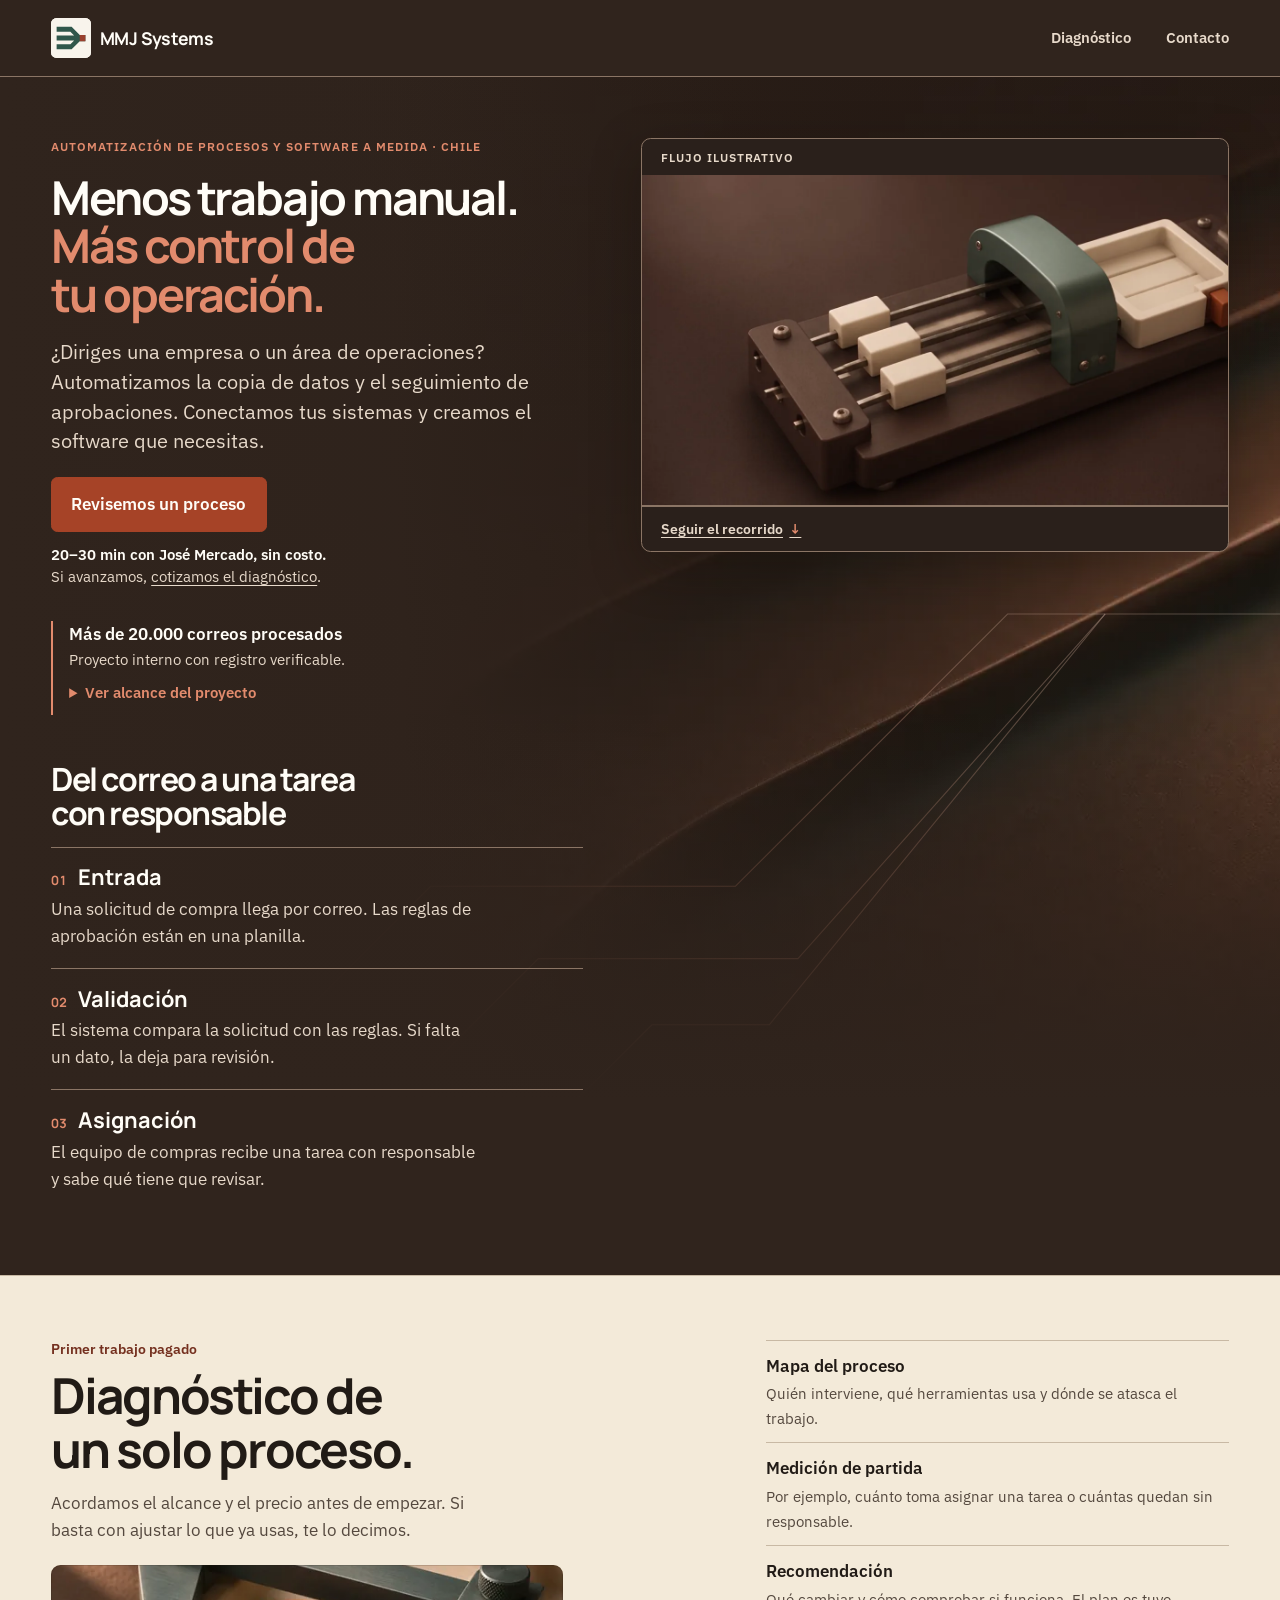
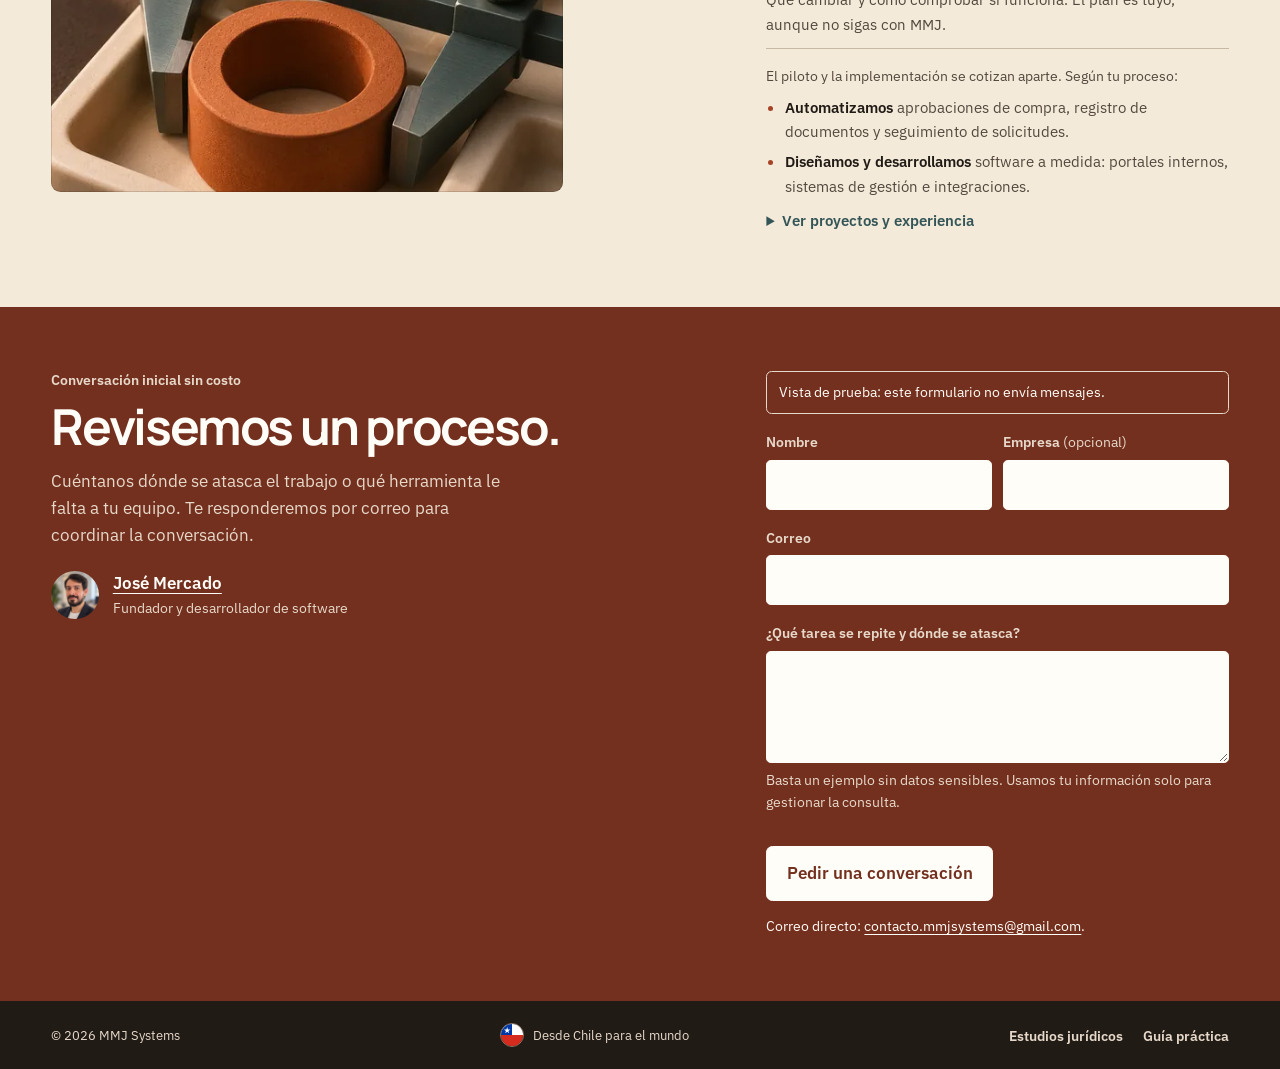
==== commit 53e7015d: "Simplifica la portada y destaca servicios en Chile" ====
--- a/index.html
+++ b/index.html
@@ -3,44 +3,26 @@
   <head>
     <meta charset="utf-8">
     <meta name="viewport" content="width=device-width, initial-scale=1">
-    <title>Automatización de procesos en Chile | MMJ Systems</title>
-    <meta
-      name="description"
-      content="Automatización de procesos para empresas en Chile. Conectamos correos, planillas y sistemas para reducir la copia manual. Parte por un solo proceso."
-    >
+    <title>Automatización y software a medida en Chile | MMJ Systems</title>
+    <meta name="description" content="Desde Chile, automatizamos procesos empresariales, conectamos sistemas y desarrollamos software a medida para reducir el trabajo manual. Primera conversación sin costo.">
     <meta name="robots" content="index, follow, max-image-preview:large">
     <meta name="author" content="MMJ Systems">
     <link rel="canonical" href="https://mmjsystems.cl/">
     <meta name="color-scheme" content="light">
-    <meta name="theme-color" content="#30241D">
+    <meta name="theme-color" content="#30241d">
     <meta property="og:type" content="website">
     <meta property="og:url" content="https://mmjsystems.cl/">
     <meta property="og:site_name" content="MMJ Systems">
     <meta property="og:locale" content="es_CL">
-    <meta
-      property="og:title"
-      content="Automatización de procesos en Chile | MMJ Systems"
-    >
-    <meta
-      property="og:description"
-      content="Conectamos correos, planillas y sistemas para reducir el trabajo manual en empresas chilenas. Parte por un solo proceso."
-    >
+    <meta property="og:title" content="Menos trabajo manual, más control de tu operación | MMJ Systems">
+    <meta property="og:description" content="Automatización de procesos y software a medida desde Chile. Partimos por el proceso que le quita tiempo a tu equipo.">
     <meta property="og:image" content="https://mmjsystems.cl/assets/og-recorrido.jpg">
     <meta property="og:image:width" content="1200">
     <meta property="og:image:height" content="630">
-    <meta
-      property="og:image:alt"
-      content="MMJ Systems — Menos trabajo manual. Más control."
-    >
+    <meta property="og:image:alt" content="MMJ Systems — Menos trabajo manual. Más control.">
     <meta name="twitter:card" content="summary_large_image">
-    <meta
-      name="twitter:title"
-      content="Automatización de procesos en Chile | MMJ Systems"
-    >
-    <meta
-      name="twitter:description"
-      content="Conectamos correos, planillas y sistemas para reducir el trabajo manual en empresas chilenas. Parte por un solo proceso."
-    >
+    <meta name="twitter:title" content="Menos trabajo manual, más control de tu operación | MMJ Systems">
+    <meta name="twitter:description" content="Automatización de procesos y software a medida desde Chile. Partimos por el proceso que le quita tiempo a tu equipo.">
     <meta name="twitter:image" content="https://mmjsystems.cl/assets/og-recorrido.jpg">
     <meta name="twitter:image:alt" content="MMJ Systems: Menos trabajo manual. Más control.">
     <link rel="icon" href="assets/convergencia-iii.svg" type="image/svg+xml">
@@ -53,7 +35,7 @@
             "@id": "https://mmjsystems.cl/#organizacion",
             "name": "MMJ Systems",
             "url": "https://mmjsystems.cl/",
-            "description": "Automatización de procesos, integración de sistemas y software a medida para empresas en Chile.",
+            "description": "Automatización de procesos empresariales, integración de sistemas y diseño y desarrollo de software a medida desde Chile.",
             "email": "contacto.mmjsystems@gmail.com",
             "areaServed": { "@type": "Country", "name": "Chile" },
             "logo": {
@@ -78,41 +60,23 @@
     <script src="main.js" defer></script>
     <script src="story.js" defer></script>
   </head>
-  <body>
+  <body class="home">
     <a class="skip-link" href="#contenido">Saltar al contenido</a>
-
     <header class="site-header">
       <div class="shell header-inner">
         <a class="brand" href="#inicio" aria-label="MMJ Systems, inicio">
           <img class="brand-mark" src="assets/convergencia-iii.svg" alt="" width="48" height="48">
           <span>MMJ Systems</span>
         </a>
-        <button
-          class="menu-button"
-          type="button"
-          aria-expanded="false"
-          aria-controls="navigation"
-        >
-          <span>Menú</span>
-          <span class="menu-mark" aria-hidden="true"></span>
-        </button>
-        <nav class="site-nav" id="navigation" aria-label="Navegación principal">
-          <a href="#capacidades">Soluciones</a>
-          <a href="#evidencia">Evidencia</a>
-          <a href="#empezar">Diagnóstico</a>
-          <a href="estudios-juridicos/" data-carry-campaign>Estudios jurídicos</a>
-          <a class="nav-contact" href="#contacto">Conversemos</a>
+        <nav class="home-nav" aria-label="Navegación principal">
+          <a class="home-nav-secondary" href="#empezar">Diagnóstico</a>
+          <a href="#contacto">Contacto</a>
         </nav>
       </div>
     </header>
 
-    <main id="contenido">
-      <section
-        class="hero hero-depth story-hero ruled-section"
-        id="inicio"
-        aria-labelledby="hero-title"
-        data-scroll-story
-      >
+    <main id="contenido" tabindex="-1">
+      <section class="hero hero-depth home-hero" id="inicio" aria-labelledby="hero-title" data-scroll-story>
         <div class="depth-backdrop" aria-hidden="true">
           <div class="depth-scene">
             <picture class="depth-plate">
@@ -123,8 +87,8 @@
               <defs>
                 <linearGradient id="depth-rail-color" gradientUnits="userSpaceOnUse" x1="475" y1="820" x2="1440" y2="380">
                   <stop offset="0" stop-color="#e28b6d" stop-opacity="0"/>
-                  <stop offset=".48" stop-color="#e28b6d" stop-opacity=".46"/>
-                  <stop offset="1" stop-color="#e7d9ca" stop-opacity=".23"/>
+                  <stop offset=".48" stop-color="#e28b6d" stop-opacity=".55"/>
+                  <stop offset="1" stop-color="#e7d9ca" stop-opacity=".3"/>
                 </linearGradient>
               </defs>
               <g fill="none" stroke="url(#depth-rail-color)" stroke-linejoin="round">
@@ -137,25 +101,29 @@
           </div>
         </div>
         <div class="shell story-layout">
-          <div class="hero-copy">
-            <p class="kicker">Automatización de procesos · Chile</p>
-            <h1 id="hero-title">
-              Automatizamos el trabajo que todavía depende de
-              <span>correos y planillas.</span>
-            </h1>
-            <p class="hero-lead">
-              Integramos los sistemas que tu empresa ya usa y construimos lo
-              que falta para dejar de copiar datos y perseguir aprobaciones.
+          <div>
+            <p class="kicker">Automatización de procesos y software a medida · Chile</p>
+            <h1 id="hero-title">Menos trabajo manual. <span>Más control de tu operación.</span></h1>
+            <p class="home-lead" id="problema">
+              ¿Diriges una empresa o un área de operaciones? Automatizamos la copia de
+              datos y el seguimiento de aprobaciones. Conectamos tus sistemas y creamos
+              el software que necesitas.
             </p>
-            <div class="actions">
-              <a class="button button-primary" href="#contacto">Revisemos un proceso</a>
-              <a class="text-link" href="#empezar">Qué incluye el diagnóstico</a>
-            </div>
-            <p class="hero-context">
-              Conversación de 20–30 minutos con
-              <a href="#responsabilidad">José Mercado</a>
-              <span aria-hidden="true">·</span> sin costo
+            <a class="button button-primary" href="#contacto">Revisemos un proceso</a>
+            <p class="home-next">
+              <strong>20–30 min con José Mercado, sin costo.</strong><br>
+              Si avanzamos, <a href="#empezar">cotizamos el diagnóstico</a>.
             </p>
+            <div class="home-proof" id="evidencia">
+              <p>
+                <strong>Más de 20.000 correos procesados</strong><br>
+                Proyecto interno con registro verificable.
+              </p>
+              <details class="home-disclosure">
+                <summary>Ver alcance del proyecto</summary>
+                <p>El flujo leyó los correos sin modificarlos y dejó un registro para verificar qué archivos se procesaron y si se conservaron íntegros. No es un caso de cliente ni una medición de ahorro.</p>
+              </details>
+            </div>
           </div>
 
           <figure class="story-stage">
@@ -163,725 +131,136 @@
               <span>Flujo ilustrativo</span>
               <span data-story-count aria-hidden="true">01 / 03</span>
             </div>
-            <div
-              class="story-frame"
-              data-story-frame
-              data-desktop="assets/recorrido/recorrido.mp4"
-              data-mobile="assets/recorrido/recorrido-movil.mp4"
-            >
+            <div class="story-frame" data-story-frame data-desktop="assets/recorrido/recorrido.mp4" data-mobile="assets/recorrido/recorrido-movil.mp4">
               <picture>
                 <source media="(max-width: 56rem)" srcset="assets/recorrido/portada-movil.webp">
-                <img
-                  src="assets/recorrido/portada.webp"
-                  alt=""
-                  width="1280"
-                  height="720"
-                  fetchpriority="high"
-                  decoding="async"
-                >
+                <img src="assets/recorrido/portada.webp" alt="" width="1280" height="720" fetchpriority="high" decoding="async">
               </picture>
             </div>
             <div class="story-progress" aria-hidden="true"></div>
             <figcaption class="story-stage-footer">
-              <a class="text-link story-start" href="#recorrido">Ver el recorrido <span aria-hidden="true">↓</span></a>
+              <a class="text-link" href="#recorrido">Seguir el recorrido <span aria-hidden="true">↓</span></a>
               <button class="story-toggle" type="button" aria-pressed="false" hidden>Vista estática</button>
             </figcaption>
           </figure>
 
           <div class="story-content" id="recorrido" tabindex="-1">
-            <h2 class="story-section-title">De solicitud a tarea</h2>
+            <h2>Del correo a una tarea con responsable</h2>
             <ol class="story-chapters" role="list">
-              <li class="story-chapter">
-                <div class="story-chapter-copy">
-                  <p class="story-step"><span aria-hidden="true">01</span> Entrada</p>
-                  <h3>La información llega por separado.</h3>
-                  <p>Llega una solicitud de compra por correo. Las reglas para aprobarla están en una planilla.</p>
-                </div>
+              <li>
+                <h3><span aria-hidden="true">01</span> Entrada</h3>
+                <p>Una solicitud de compra llega por correo. Las reglas de aprobación están en una planilla.</p>
               </li>
-              <li class="story-chapter">
-                <div class="story-chapter-copy">
-                  <p class="story-step"><span aria-hidden="true">02</span> Validación</p>
-                  <h3>El sistema conecta las dos fuentes.</h3>
-                  <p>Contrasta la solicitud con las reglas de aprobación. Si falta un dato, la deja para revisión en vez de aprobarla a ciegas.</p>
-                </div>
+              <li>
+                <h3><span aria-hidden="true">02</span> Validación</h3>
+                <p>El sistema compara la solicitud con las reglas. Si falta un dato, la deja para revisión.</p>
               </li>
-              <li class="story-chapter">
-                <div class="story-chapter-copy">
-                  <p class="story-step"><span aria-hidden="true">03</span> Asignación</p>
-                  <h3>Queda una tarea con responsable.</h3>
-                  <p>El equipo sabe qué revisar y no tiene que buscar la solicitud en la bandeja.</p>
-                  <dl class="story-task">
-                    <div><dt>Tarea</dt><dd>Revisar solicitud de compra</dd></div>
-                    <div><dt>Responsable</dt><dd>Equipo de compras</dd></div>
-                    <div><dt>Estado</dt><dd>Pendiente de revisión</dd></div>
-                  </dl>
-                </div>
+              <li>
+                <h3><span aria-hidden="true">03</span> Asignación</h3>
+                <p>El equipo de compras recibe una tarea con responsable y sabe qué tiene que revisar.</p>
               </li>
             </ol>
           </div>
         </div>
       </section>
 
-      <aside class="proof-strip" aria-label="Experiencia demostrable">
-        <div class="shell proof-strip-inner">
-          <p>
-            <strong>Más de 20.000 correos procesados</strong>
-            <span>Proyecto interno con registro de integridad</span>
-          </p>
-          <p>
-            <strong>Piloto documental agroindustrial</strong>
-            <span>Probado con operarios y datos reales · experiencia de José</span>
-          </p>
-          <a class="text-link" href="#evidencia">Ver alcance de la experiencia</a>
-        </div>
-      </aside>
-
-      <section
-        class="friction ruled-section"
-        id="problema"
-        aria-labelledby="friction-title"
-      >
-        <div class="shell">
-          <div class="section-index">
-            <span>I</span><span>Señales</span>
-          </div>
-          <div class="friction-spread">
-            <div class="friction-intro">
-              <p class="kicker">Antes de hablar de tecnología</p>
-              <h2 id="friction-title">Cuando hay que perseguir la información.</h2>
-              <p class="section-lead">
-                No siempre hace falta cambiar el sistema. A veces basta con
-                resolver el tramo donde se acumula el trabajo manual.
-              </p>
-            </div>
-            <figure class="editorial-photo friction-photo">
-              <div class="photo-window" data-depth-photo>
-                <img
-                  src="assets/profundidad/senales.webp"
-                  srcset="assets/profundidad/senales-movil.webp 560w, assets/profundidad/senales.webp 1000w"
-                  sizes="(max-width: 48rem) calc(100vw - 2rem), (max-width: 56rem) 640px, 40vw"
-                  alt="Tres piezas separadas sobre bases metálicas."
-                  width="1000"
-                  height="1250"
-                  loading="lazy"
-                  decoding="async"
-                >
-              </div>
-              <figcaption>Imagen ilustrativa</figcaption>
-            </figure>
-            <ol class="friction-list" role="list">
-              <li>
-                <span class="friction-number" aria-hidden="true">01</span>
-                <strong>Fuentes dispersas</strong>
-                <p>La solicitud llegó por correo, el estado quedó en una planilla y la aprobación en un chat.</p>
-              </li>
-              <li>
-                <span class="friction-number" aria-hidden="true">02</span>
-                <strong>Documentos sin trazabilidad</strong>
-                <p>Sin un registro, cuesta saber qué pasó y quién intervino.</p>
-              </li>
-              <li>
-                <span class="friction-number" aria-hidden="true">03</span>
-                <strong>Alertas que llegan tarde</strong>
-                <p>Hay datos, pero alguien tiene que revisarlos a mano y avisar.</p>
-              </li>
-              <li>
-                <span class="friction-number" aria-hidden="true">04</span>
-                <strong>Horas dedicadas a copiar y buscar</strong>
-                <p>Las personas que mejor conocen la operación pierden tiempo recuperando datos que el sistema ya debería tener.</p>
-              </li>
-              <li>
-                <span class="friction-number" aria-hidden="true">05</span>
-                <strong>Sistemas internos incompletos</strong>
-                <p>Lo que el sistema no cubre termina en planillas y correos.</p>
-              </li>
-            </ol>
+      <section class="home-section" id="empezar" aria-labelledby="start-title">
+        <div class="shell home-split">
+          <div>
+            <p class="home-label">Primer trabajo pagado</p>
+            <h2 id="start-title">Diagnóstico de un solo proceso.</h2>
+            <p class="home-intro">Acordamos el alcance y el precio antes de empezar. Si basta con ajustar lo que ya usas, te lo decimos.</p>
+            <div class="photo-window diagnostic-photo" data-depth-photo>
+              <img
+                src="assets/profundidad/diagnostico.webp"
+                srcset="assets/profundidad/diagnostico-movil.webp 560w, assets/profundidad/diagnostico.webp 1000w"
+                sizes="(max-width: 36rem) calc(100vw - 2rem), 32rem"
+                alt="" width="1000" height="1000" loading="lazy" decoding="async"
+              >
+            </div>
+          </div>
+          <div>
+            <dl class="home-deliverables" id="proceso">
+              <div>
+                <dt>Mapa del proceso</dt>
+                <dd>Quién interviene, qué herramientas usa y dónde se atasca el trabajo.</dd>
+              </div>
+              <div>
+                <dt>Medición de partida</dt>
+                <dd>Por ejemplo, cuánto toma asignar una tarea o cuántas quedan sin responsable.</dd>
+              </div>
+              <div>
+                <dt>Recomendación</dt>
+                <dd>Qué cambiar y cómo comprobar si funciona. El plan es tuyo, aunque no sigas con MMJ.</dd>
+              </div>
+            </dl>
+            <div id="capacidades">
+              <p class="home-note">El piloto y la implementación se cotizan aparte. Según tu proceso:</p>
+              <ul class="home-services">
+                <li><strong>Automatizamos</strong> aprobaciones de compra, registro de documentos y seguimiento de solicitudes.</li>
+                <li><strong>Diseñamos y desarrollamos</strong> software a medida: portales internos, sistemas de gestión e integraciones.</li>
+              </ul>
+            </div>
+            <details class="home-disclosure">
+              <summary>Ver proyectos y experiencia</summary>
+              <ul>
+                <li>Integraciones y software a medida. Hemos desplegado plataformas con roles, pagos o reservas.</li>
+                <li>Procesamiento local de documentos y audio probado internamente. También tenemos un piloto propio para documentos de compras.</li>
+                <li>José participó en un piloto documental agroindustrial probado con operarios y datos reales, sin puesta en producción.</li>
+              </ul>
+            </details>
           </div>
         </div>
       </section>
 
-      <section
-        class="ruled-section"
-        id="capacidades"
-        aria-labelledby="capabilities-title"
-      >
-        <div class="shell">
-          <div class="section-index">
-            <span>II</span><span>Soluciones</span>
-          </div>
-          <div class="intro-grid">
-            <div>
-              <p class="kicker">Qué podemos resolver</p>
-              <h2 id="capabilities-title">Mejoramos el proceso, no solo la herramienta.</h2>
-            </div>
-            <p class="section-lead">
-              Partimos por el tramo que más cuesta. Si se puede resolver con una
-              herramienta existente, no necesitas construir otra. Si hace falta
-              una integración o software a medida, lo probamos antes de escalar.
-            </p>
-          </div>
-          <figure class="flow-diagram">
-            <figcaption class="flow-head">Integrar antes de reemplazar</figcaption>
-            <ol class="flow-meta">
-              <li>
-                <span>01</span><strong>Fuentes dispersas</strong>
-                <small>Planillas, correo y sistemas sin contexto común.</small>
-              </li>
-              <li>
-                <span>02</span><strong>Proceso ordenado</strong>
-                <small>Se ordena, conecta y valida antes de automatizar.</small>
-              </li>
-              <li>
-                <span>03</span><strong>Decisiones trazables</strong>
-                <small>El equipo puede ver qué pasó y qué falta resolver.</small>
-              </li>
-            </ol>
-          </figure>
-          <div class="capability-accordion">
-            <details open>
-              <summary><span>01</span><strong>Convertir correos y documentos en trabajo asignado.</strong></summary>
-              <p>Organizamos lo que llega, detectamos qué falta y dejamos claro qué necesita revisión y quién es responsable. Si usamos IA, la medimos con ejemplos del proceso.</p>
-            </details>
-            <details>
-              <summary><span>02</span><strong>Conectar sistemas para no ingresar datos dos veces.</strong></summary>
-              <p>Integramos correo, planillas y plataformas existentes cuando es viable, y dejamos visibles las excepciones que requieren decisión humana.</p>
-            </details>
-            <details>
-              <summary><span>03</span><strong>Modernizar el software que sostiene tu operación.</strong></summary>
-              <p>Adaptamos sistemas internos al flujo real de tu equipo: permisos, aprobaciones, reportes y funciones que hoy se resuelven por fuera.</p>
-            </details>
-          </div>
-          <div class="application-link">
-            <p><strong>Automatización de correos para estudios jurídicos.</strong> Del correo a un pendiente con causa y responsable que el equipo confirma.</p>
-            <a class="text-link" href="estudios-juridicos/" data-carry-campaign>Ver el flujo para estudios jurídicos <span aria-hidden="true">↗</span></a>
-          </div>
-          <p class="section-note">
-            Si todavía estás evaluando por dónde partir, revisa la guía
-            <a href="guias/automatizar-correos-y-planillas/" data-carry-campaign>Cómo automatizar correos y planillas</a>.
-          </p>
-        </div>
-      </section>
-
-      <section
-        class="evidence ruled-section"
-        id="evidencia"
-        aria-labelledby="evidence-title"
-      >
-        <div class="shell">
-          <div class="section-index">
-            <span>III</span><span>Evidencia</span>
-          </div>
-          <div class="intro-grid">
-            <div>
-              <p class="kicker">Pruebas antes que promesas</p>
-              <h2 id="evidence-title">Trabajo que ya existe.</h2>
-            </div>
-            <p class="section-lead">
-              Aquí no todo tiene el mismo estado, y preferimos decirlo con
-              claridad. Un piloto es un piloto. Una capacidad demostrada todavía
-              necesita medirse en el contexto de cada empresa.
-            </p>
-          </div>
-          <figure class="media-frame">
-            <div class="photo-window" data-depth-photo>
-              <img
-                src="assets/evidencia-editorial.webp"
-                alt=""
-                width="1200"
-                height="800"
-                loading="lazy"
-                decoding="async"
-              >
-            </div>
-            <figcaption>
-              <span>Imagen ilustrativa</span>
-              Verificar la información antes de automatizar.
-            </figcaption>
-          </figure>
-
-          <div class="evidence-list">
-            <details class="evidence-item" name="evidencia">
-              <summary>
-                <span class="evidence-number">E—01</span>
-                <span class="evidence-head">
-                  <span class="status">Producto propio · piloto avanzado</span>
-                  <span class="evidence-title">Inteligencia para documentos de compras</span>
-                </span>
-                <span class="evidence-lead">
-                  Pipeline documental que combina extracción asistida, búsqueda
-                  semántica local, trazabilidad y evaluación contra muestras
-                  etiquetadas.
-                </span>
-              </summary>
-              <div class="evidence-body">
-                <p>
-                  Toma el material tal como llega (bases, licitaciones, PDFs
-                  escaneados) y lo convierte en datos estructurados:
-                  extracción asistida por IA, índice de búsqueda semántica
-                  local y rastro auditable de cada decisión. La calidad se
-                  mide contra muestras etiquetadas antes de afirmar
-                  cualquier resultado.
-                </p>
-                <p class="evidence-state">
-                  Estado: producto propio en piloto avanzado. No es un contrato
-                  comercial ni un servicio certificado en producción.
-                </p>
-              </div>
-            </details>
-            <details class="evidence-item" name="evidencia">
-              <summary>
-                <span class="evidence-number">E—02</span>
-                <span class="evidence-head">
-                  <span class="status">Proyecto técnico interno</span>
-                  <span class="evidence-title">Automatización documental auditable</span>
-                </span>
-                <span class="evidence-lead">
-                  Un flujo auditable procesó más de veinte mil correos,
-                  reconcilió registros y produjo manifiestos de integridad.
-                </span>
-              </summary>
-              <div class="evidence-body">
-                <p>
-                  Lee el correo sin tocarlo —acceso de solo lectura—,
-                  reconcilia cada registro contra un índice y cierra con un
-                  manifiesto de integridad con hashes. Esto permite verificar
-                  qué se procesó y si los archivos se conservan íntegros.
-                </p>
-                <p class="evidence-state">
-                  Estado: proyecto técnico interno. No se identifican partes
-                  privadas ni se presenta como caso de cliente.
-                </p>
-              </div>
-            </details>
-            <details class="evidence-item" name="evidencia">
-              <summary>
-                <span class="evidence-number">E—03</span>
-                <span class="evidence-head">
-                  <span class="status">Experiencia de José · MVP probado</span>
-                  <span class="evidence-title">Gestión documental en agroindustria</span>
-                </span>
-                <span class="evidence-lead">
-                  Levantamiento en planta y piloto para un flujo de exportación,
-                  con roles, validaciones por etapas y registro de cambios.
-                </span>
-              </summary>
-              <div class="evidence-body">
-                <p>
-                  José participó vía ImpulzIA en entrevistas a los equipos,
-                  diseño del proceso y desarrollo del sistema. Se probó con
-                  operarios y datos reales en condiciones de prueba.
-                </p>
-                <p class="evidence-state">
-                  Estado: experiencia previa de José, sin implementación
-                  formal ni resultados de producción.
-                </p>
-              </div>
-            </details>
-            <details class="evidence-item" name="evidencia">
-              <summary>
-                <span class="evidence-number">E—04</span>
-                <span class="evidence-head">
-                  <span class="status">Proyectos construidos</span>
-                  <span class="evidence-title">Plataformas operativas</span>
-                </span>
-                <span class="evidence-lead">
-                  Aplicaciones web transaccionales construidas con
-                  autenticación, roles, pagos, reservas, pedidos, paneles de
-                  administración, pruebas y despliegue.
-                </span>
-              </summary>
-              <div class="evidence-body">
-                <p>
-                  Sistemas que operan todos los días: autenticación con roles,
-                  pagos o reservas según el caso, panel de administración,
-                  pruebas automatizadas y despliegue en servidor propio o del
-                  cliente. Se construyen por etapas, del MVP al sistema
-                  completo.
-                </p>
-                <p class="evidence-state">
-                  Estado: proyectos construidos y desplegados. Nombres de
-                  productos o clientes, solo con aprobación separada.
-                </p>
-              </div>
-            </details>
-            <details class="evidence-item" name="evidencia">
-              <summary>
-                <span class="evidence-number">E—05</span>
-                <span class="evidence-head">
-                  <span class="status">Capacidad demostrada</span>
-                  <span class="evidence-title">IA local y privacidad</span>
-                </span>
-                <span class="evidence-lead">
-                  Embeddings locales, OCR y reconocimiento de voz operados
-                  cuando el contenido debe permanecer dentro de la organización.
-                </span>
-              </summary>
-              <div class="evidence-body">
-                <p>
-                  Embeddings, OCR y reconocimiento de voz corriendo en hardware
-                  propio: el contenido sensible nunca sale de la organización.
-                  La calidad se mide contra muestras reales antes de prometer
-                  resultados.
-                </p>
-                <p class="evidence-state">
-                  Estado: capacidad demostrada en operación interna. Sin
-                  benchmark sobre tus datos, no hay promesa de calidad.
-                </p>
-              </div>
-            </details>
-          </div>
-        </div>
-      </section>
-
-      <section
-        class="process ruled-section"
-        id="proceso"
-        aria-labelledby="process-title"
-      >
-        <div class="shell">
-          <div class="section-index">
-            <span>IV</span><span>Proceso</span>
-          </div>
-          <div class="intro-grid">
-            <div>
-              <p class="kicker">Cómo trabajamos</p>
-              <h2 id="process-title">No empezamos escribiendo código.</h2>
-            </div>
-            <p class="section-lead">
-              Primero necesitamos entender cómo se hace hoy, dónde se pierde
-              tiempo y qué decisión debería mejorar. Recién entonces conviene
-              elegir la tecnología.
-            </p>
-          </div>
-          <ol class="process-list">
-            <li>
-              <span class="process-num">01</span>
-              <div>
-                <h3>Diagnosticar</h3>
-                <p>
-                  Entender el proceso, los datos, el riesgo y la oportunidad
-                  antes de proponer tecnología.
-                </p>
-              </div>
-              <span class="process-output">Operación actual</span>
-            </li>
-            <li>
-              <span class="process-num">02</span>
-              <div>
-                <h3>Validar</h3>
-                <p>
-                  Construir un piloto acotado con procesos o datos reales y
-                  medir si crea valor.
-                </p>
-              </div>
-              <span class="process-output">Evidencia medible</span>
-            </li>
-            <li>
-              <span class="process-num">03</span>
-              <div>
-                <h3>Implementar</h3>
-                <p>
-                  Convertir lo validado en un sistema operable, integrado,
-                  desplegado y trazable.
-                </p>
-              </div>
-              <span class="process-output">Sistema operable</span>
-            </li>
-          </ol>
-          <figure class="media-frame">
-            <div class="photo-window" data-depth-photo>
-              <img
-                src="assets/proceso-editorial.webp"
-                alt=""
-                width="1200"
-                height="800"
-                loading="lazy"
-                decoding="async"
-              >
-            </div>
-            <figcaption>
-              <span>Imagen ilustrativa</span>
-              Entender cómo trabaja el equipo antes de tocar el código.
-            </figcaption>
-          </figure>
-        </div>
-      </section>
-
-      <section
-        class="ruled-section"
-        id="empezar"
-        aria-labelledby="start-title"
-      >
-        <div class="shell">
-          <div class="section-index">
-            <span>V</span><span>Diagnóstico</span>
-          </div>
-          <div class="diagnostic-spread">
-            <div class="diagnostic-intro">
-              <p class="kicker">Primer trabajo pagado</p>
-              <h2 id="start-title">Un diagnóstico para decidir qué automatizar.</h2>
-              <p class="section-lead">
-                La primera conversación es gratis. Si vale la pena avanzar,
-                acordamos el alcance y el precio del diagnóstico de un solo proceso.
-              </p>
-            </div>
-            <figure class="editorial-photo diagnostic-photo">
-              <div class="photo-window" data-depth-photo>
-                <img
-                  src="assets/profundidad/diagnostico.webp"
-                  srcset="assets/profundidad/diagnostico-movil.webp 560w, assets/profundidad/diagnostico.webp 1000w"
-                  sizes="(max-width: 48rem) calc(100vw - 2rem), (max-width: 56rem) 640px, 44vw"
-                  alt="Una pieza de arcilla aislada en una bandeja de inspección."
-                  width="1000"
-                  height="1000"
-                  loading="lazy"
-                  decoding="async"
-                >
-              </div>
-              <figcaption>Imagen ilustrativa</figcaption>
-            </figure>
-            <div class="diagnostic-details">
-              <ul class="capability-list" role="list">
-                <li>
-                  <span aria-hidden="true">01</span>
-                  <div>
-                    <strong>Un mapa de cómo se hace hoy.</strong>
-                    <p>Pasos, personas, herramientas y el punto donde se pierde tiempo o información.</p>
-                  </div>
-                </li>
-                <li>
-                  <span aria-hidden="true">02</span>
-                  <div>
-                    <strong>Una medición de partida.</strong>
-                    <p>Medimos con tu equipo el tiempo, las demoras o los errores de ese tramo.</p>
-                  </div>
-                </li>
-                <li>
-                  <span aria-hidden="true">03</span>
-                  <div>
-                    <strong>Una recomendación que puedas usar.</strong>
-                    <p>Qué conviene hacer y cómo comprobarlo. El plan es tuyo, aunque no sigas con MMJ.</p>
-                  </div>
-                </li>
-              </ul>
-              <p class="section-note">Un piloto o una implementación se cotizan aparte, por etapas.</p>
-              <div class="actions">
-                <a class="button button-primary" href="#contacto">Revisemos un proceso</a>
-              </div>
-            </div>
-          </div>
-        </div>
-      </section>
-
-      <section
-        class="faq ruled-section"
-        id="preguntas"
-        aria-labelledby="faq-title"
-      >
-        <div class="shell">
-          <div class="section-index">
-            <span>VI</span><span>Preguntas</span>
-          </div>
-          <div class="intro-grid">
-            <div>
-              <p class="kicker">Preguntas frecuentes</p>
-              <h2 id="faq-title">Lo que nos preguntan antes de partir.</h2>
-            </div>
-            <p class="section-lead">
-              Si tu duda no está acá, tráela a la conversación inicial: para
-              eso es.
-            </p>
-          </div>
-          <div class="faq-list">
-            <details>
-              <summary>¿Cómo es la primera conversación?</summary>
-              <p>
-                Una llamada de 20 a 30 minutos, sin costo, con José Mercado.
-                Buscamos entender dónde se atasca el proceso y si tiene sentido
-                proponer un diagnóstico.
-              </p>
-            </details>
-            <details>
-              <summary>¿Qué necesitan de mi empresa para partir?</summary>
-              <p>
-                Para conversar basta un ejemplo contado sin datos sensibles. Si
-                avanzamos, acordamos con quién hablar, qué necesitamos medir y
-                cómo revisar los ejemplos de forma segura.
-              </p>
-            </details>
-            <details>
-              <summary>¿Cuánto sale y cuánto tarda?</summary>
-              <p>
-                Cada proceso tiene un alcance distinto. El diagnóstico es
-                pagado y sabrás el precio antes de contratarlo. Si luego conviene
-                construir algo, la propuesta de implementación va aparte.
-              </p>
-            </details>
-            <details>
-              <summary>¿Qué pasa con nuestros datos?</summary>
-              <p>
-                Se trabaja con muestras acotadas a lo necesario. Cuando la
-                privacidad lo exige, el procesamiento se hace localmente,
-                dentro de tu organización. Nada se comparte con terceros sin
-                acuerdo previo.
-              </p>
-            </details>
-            <details>
-              <summary>¿Qué no hacen?</summary>
-              <p>
-                No prometemos plazos sin estimar, ni precisión de IA sin
-                medir sobre tus datos, ni soporte 24/7.
-              </p>
-            </details>
-          </div>
-        </div>
-      </section>
-
-      <section
-        class="accountability ruled-section"
-        id="responsabilidad"
-        aria-labelledby="accountability-title"
-      >
-        <div class="shell accountability-grid">
-          <div class="section-index">
-            <span>VII</span><span>Quién te acompaña</span>
-          </div>
-          <div>
-            <p class="kicker">Responsabilidad directa</p>
-            <h2 id="accountability-title">Hablas con quien entiende y construye.</h2>
-          </div>
-          <div>
-            <div class="founder-note founder-profile">
-              <img
-                class="founder-photo"
-                src="assets/equipo-jose.jpg"
-                alt=""
-                width="800"
-                height="800"
-                loading="lazy"
-                decoding="async"
-              >
-              <div>
-                <p class="founder-name">José Mercado</p>
-                <p class="founder-role">Fundador y desarrollador de software</p>
-                <p>
-                  Lidero la conversación y el trabajo técnico. Primero me siento
-                  con las personas que hacen el trabajo. Luego diseño y pruebo la
-                  solución con ellas.
-                </p>
-                <a class="text-link" href="https://josemercado.cl/">Ver trayectoria y proyectos <span aria-hidden="true">↗</span></a>
-              </div>
-            </div>
-            <div class="team-support">
-              <h3>También en el equipo</h3>
-              <ul class="team-grid" role="list">
-                <li class="team-card">
-                  <img class="team-photo" src="assets/equipo-ruben.jpg" alt="" width="800" height="800" loading="lazy" decoding="async">
-                  <div>
-                    <strong>Rubén Mercado</strong>
-                    <span>Socio · Ingeniería electrónica y telecomunicaciones</span>
-                  </div>
-                </li>
-                <li class="team-card">
-                  <img class="team-photo" src="assets/equipo-david.jpg" alt="" width="800" height="800" loading="lazy" decoding="async">
-                  <div>
-                    <strong>David Ballester</strong>
-                    <span>Socio · Ingeniero en computación</span>
-                  </div>
-                </li>
-              </ul>
-            </div>
-          </div>
-        </div>
-      </section>
-
-      <section class="contact" id="contacto" aria-labelledby="contact-title">
-        <div class="shell contact-grid">
-          <div>
-            <p class="kicker">Conversación inicial / 20–30 minutos</p>
-            <h2 id="contact-title">
-              ¿Qué proceso necesitas mejorar?
-            </h2>
-          </div>
-          <div class="contact-action">
-            <p>
-              Cuéntale a José qué tarea se repite y dónde se atasca. La primera
-              conversación es sin costo.
-            </p>
-            <form
-              class="contact-form"
-              id="contact-form"
-              method="post"
-              data-contact-source="Inicio"
-              hidden
-            >
-              <div class="form-field">
-                <label for="f-nombre">Nombre</label>
-                <input
-                  id="f-nombre"
-                  name="nombre"
-                  type="text"
-                  autocomplete="name"
-                  required
-                  minlength="2"
-                  maxlength="80"
-                >
-              </div>
-              <div class="form-field">
-                <label for="f-empresa">Empresa <span>(opcional)</span></label>
-                <input
-                  id="f-empresa"
-                  name="empresa"
-                  type="text"
-                  autocomplete="organization"
-                  maxlength="80"
-                >
+      <section class="contact home-contact" id="contacto" aria-labelledby="contact-title">
+        <div class="shell home-split">
+          <div>
+            <p class="home-label">Conversación inicial sin costo</p>
+            <h2 id="contact-title">Revisemos un proceso.</h2>
+            <p class="home-intro">Cuéntanos dónde se atasca el trabajo o qué herramienta le falta a tu equipo. Te responderemos por correo para coordinar la conversación.</p>
+            <div class="home-founder" id="responsabilidad">
+              <img src="assets/equipo-jose.jpg" alt="" width="800" height="800" loading="lazy" decoding="async">
+              <div>
+                <a href="https://josemercado.cl/">José Mercado</a>
+                <p>Fundador y desarrollador de software</p>
+              </div>
+            </div>
+          </div>
+          <div>
+            <form class="contact-form" id="contact-form" method="post" data-contact-source="Inicio" hidden>
+              <div class="home-form-pair">
+                <div class="form-field">
+                  <label for="f-nombre">Nombre</label>
+                  <input id="f-nombre" name="nombre" type="text" autocomplete="name" required minlength="2" maxlength="80">
+                </div>
+                <div class="form-field">
+                  <label for="f-empresa">Empresa <span>(opcional)</span></label>
+                  <input id="f-empresa" name="empresa" type="text" autocomplete="organization" maxlength="80">
+                </div>
               </div>
               <div class="form-field">
                 <label for="f-email">Correo</label>
-                <input
-                  id="f-email"
-                  name="email"
-                  type="email"
-                  autocomplete="email"
-                  required
-                  maxlength="120"
-                >
+                <input id="f-email" name="email" type="email" autocomplete="email" required maxlength="120">
               </div>
               <div class="form-field">
-                <label for="f-mensaje">¿Qué necesitas resolver?</label>
-                <textarea
-                  id="f-mensaje"
-                  name="mensaje"
-                  rows="4"
-                  required
-                  minlength="10"
-                  maxlength="1850"
-                  aria-describedby="contact-privacy"
-                ></textarea>
+                <label for="f-mensaje">¿Qué tarea se repite y dónde se atasca?</label>
+                <textarea id="f-mensaje" name="mensaje" rows="3" required minlength="10" maxlength="1850" aria-describedby="contact-privacy"></textarea>
+                <p class="contact-note" id="contact-privacy">
+                  Basta un ejemplo sin datos sensibles. Usamos tu información solo para gestionar la consulta.
+                </p>
               </div>
               <div class="form-field form-trap" aria-hidden="true">
                 <label for="f-sitio">No completar</label>
-                <input
-                  id="f-sitio"
-                  name="sitio"
-                  type="text"
-                  tabindex="-1"
-                  autocomplete="off"
-                >
+                <input id="f-sitio" name="sitio" type="text" tabindex="-1" autocomplete="off">
               </div>
               <p class="form-status" id="form-status" role="status" aria-live="polite"></p>
-              <button class="button button-light" type="submit">
-                Pedir una conversación
-              </button>
+              <button class="button button-light" type="submit">Pedir una conversación</button>
             </form>
-            <p class="contact-note" id="contact-privacy">
-              No incluyas datos sensibles. Usamos esta información solo para
-              gestionar tu consulta.
-            </p>
             <p class="contact-alt">
-              También puedes escribir a
+              Correo directo:
               <a href="mailto:contacto.mmjsystems@gmail.com?subject=Conversaci%C3%B3n%20inicial%20con%20MMJ%20Systems">contacto.mmjsystems@gmail.com</a>.
+              <noscript>No incluyas datos sensibles.</noscript>
             </p>
           </div>
         </div>
@@ -890,19 +269,20 @@
 
     <footer class="site-footer">
       <div class="shell footer-grid">
-        <a class="brand brand-footer" href="#inicio" aria-label="MMJ Systems, inicio">
-          <img class="brand-mark" src="assets/convergencia-iii.svg" alt="" width="48" height="48">
-          <span>MMJ Systems</span>
-        </a>
-        <nav class="footer-nav" aria-label="Navegación secundaria">
-          <a href="#capacidades">Soluciones</a>
-          <a href="#evidencia">Evidencia</a>
-          <a href="#empezar">Diagnóstico</a>
+        <p>© <span data-year>2026</span> MMJ Systems</p>
+        <p class="footer-origin">
+          <svg class="origin-flag" viewBox="0 0 32 32" width="24" height="24" aria-hidden="true" focusable="false">
+            <path fill="#fff" d="M0 0h32v16H0z"/>
+            <path fill="#0039a6" d="M0 0h16v16H0z"/>
+            <path fill="#d52b1e" d="M0 16h32v16H0z"/>
+            <path fill="#fff" d="m9 4.5 1.1 3.4h3.6l-2.9 2.1 1.1 3.4L9 11.3l-2.9 2.1 1.1-3.4-2.9-2.1h3.6z"/>
+          </svg>
+          Desde Chile para el mundo
+        </p>
+        <nav class="footer-nav" aria-label="Recursos">
           <a href="estudios-juridicos/" data-carry-campaign>Estudios jurídicos</a>
-          <a href="#responsabilidad">Equipo</a>
-          <a href="#contacto">Conversemos</a>
+          <a href="guias/automatizar-correos-y-planillas/" data-carry-campaign>Guía práctica</a>
         </nav>
-        <p>© <span data-year>2026</span> MMJ Systems</p>
       </div>
     </footer>
   </body>
--- a/styles.css
+++ b/styles.css
@@ -72,7 +72,6 @@
 }
 .hero,
 .site-header,
-.accountability,
 .contact,
 .site-footer {
   --focus: var(--paper);
@@ -179,9 +178,6 @@
 }
 .kicker,
 .section-index,
-.status,
-.evidence-number,
-.friction-number,
 .process-output,
 .contact-note {
   font-family: var(--sans);
@@ -235,10 +231,6 @@
 .hero-depth {
   isolation: isolate;
 }
-.story-hero {
-  --depth-travel: calc(var(--depth-progress, 0) * var(--depth-intensity, 1));
-  padding-top: clamp(3.25rem, 6.1vw, 6.5rem);
-}
 .depth-backdrop {
   position: absolute;
   z-index: -1;
@@ -252,11 +244,6 @@
   inset: 0 0 auto;
   height: min(64rem, 100%);
 }
-:root[data-depth-motion] .story-hero .depth-scene {
-  position: sticky;
-  top: 0;
-  height: 100svh;
-}
 .depth-scene::after {
   position: absolute;
   inset: 0;
@@ -265,8 +252,7 @@
     linear-gradient(90deg, var(--coffee), rgb(48 36 29 / 93%) 31%, rgb(48 36 29 / 46%) 59%, rgb(48 36 29 / 12%) 100%);
   content: "";
 }
-.depth-plate,
-.depth-rails {
+.depth-plate {
   display: block;
   position: absolute;
   inset: 0;
@@ -280,19 +266,6 @@
   object-fit: cover;
   object-position: 65% center;
 }
-.depth-rails {
-  opacity: 0.8;
-  stroke-width: 1.1;
-}
-:root[data-depth-motion] .story-hero .depth-plate {
-  inset: -7% 0;
-  height: 114%;
-  transform: translate3d(0, calc(var(--depth-travel) * -8%), 0)
-    scale(calc(1 + var(--depth-travel) * 0.1));
-}
-:root[data-depth-motion] .story-hero .depth-rails {
-  transform: translate3d(calc(var(--depth-travel) * -2%), calc(var(--depth-travel) * -21%), 0);
-}
 .hero .kicker,
 .hero h1 span {
   color: var(--clay-light);
@@ -309,13 +282,6 @@
   line-height: 1.04;
   overflow-wrap: anywhere;
 }
-.story-hero h1 {
-  max-width: none;
-  font-size: clamp(2.45rem, 4.1vw, 4.25rem);
-}
-.story-hero h1 span {
-  display: block;
-}
 .hero-lead {
   max-width: 48ch;
   color: var(--on-dark);
@@ -330,10 +296,6 @@
   color: var(--on-dark);
   font-size: 0.92rem;
 }
-.hero .hero-context span {
-  margin-inline: 0.35rem;
-  color: var(--clay-light);
-}
 .hero .text-link:hover {
   color: var(--clay-light);
 }
@@ -382,209 +344,6 @@
   font-size: 0.95rem;
   font-weight: 600;
   gap: 0.4rem;
-}
-.story-layout {
-  display: grid;
-  grid-template-columns: minmax(0, 0.9fr) minmax(0, 1.1fr);
-  grid-template-rows: auto 1fr;
-  gap: clamp(2rem, 4.3vw, 4.5rem) clamp(2rem, 4.4vw, 5rem);
-}
-.story-layout .hero-copy {
-  grid-column: 1;
-  grid-row: 1;
-}
-.story-stage {
-  grid-column: 2;
-  grid-row: 1 / -1;
-  align-self: start;
-  justify-self: end;
-  width: 100%;
-  margin: 0;
-  border: 1px solid var(--line-on-dark);
-  border-radius: var(--media-radius);
-  background: #251b17;
-  box-shadow: 0 0.4rem 1.2rem rgb(21 14 10 / 23%), 0 1.5rem 4.4rem rgb(21 14 10 / 40%);
-}
-.story-hero[data-motion] .story-stage {
-  position: sticky;
-  z-index: 2;
-  top: calc(var(--header-height) + 1.2rem);
-  max-width: max(20rem, calc((100svh - var(--header-height) - 8.25rem) * 16 / 9));
-}
-.story-stage-rail,
-.story-stage-footer {
-  display: flex;
-  justify-content: space-between;
-  align-items: center;
-  gap: 0.25rem 0.6rem;
-  padding-inline: clamp(0.6rem, 2vw, 1.15rem);
-}
-.story-stage-rail {
-  min-height: 2.6rem;
-  color: var(--on-dark);
-  font-size: 0.75rem;
-  font-weight: 600;
-  letter-spacing: 0.09em;
-  text-transform: uppercase;
-  background: linear-gradient(rgb(255 253 247 / 6%), transparent);
-  border-radius: var(--media-radius) var(--media-radius) 0 0;
-}
-.story-stage-rail [data-story-count] {
-  color: var(--clay-light);
-  font-variant-numeric: tabular-nums;
-  visibility: hidden;
-}
-.story-frame {
-  position: relative;
-  aspect-ratio: 16 / 9;
-  background: var(--coffee);
-  overflow: hidden;
-}
-.story-frame img,
-.story-frame video {
-  position: absolute;
-  inset: 0;
-  display: block;
-  width: 100%;
-  height: 100%;
-  object-fit: contain;
-}
-:root[data-depth-motion] .story-frame :is(img, video) {
-  transform: translate3d(0, calc(var(--depth-travel) * -1.3%), 0)
-    scale(calc(1 + var(--depth-travel) * 0.055));
-}
-.story-frame video {
-  opacity: 0;
-  pointer-events: none;
-}
-.story-frame[data-painted]:not([data-at-start]) video {
-  opacity: 1;
-}
-.story-progress {
-  height: 3px;
-  background: rgb(231 217 202 / 23%);
-}
-.story-progress::after {
-  display: block;
-  height: 100%;
-  background: var(--clay-light);
-  content: "";
-  transform: scaleX(var(--story-progress, 0));
-  transform-origin: left center;
-  visibility: hidden;
-}
-.story-hero[data-motion]:not([data-static]) [data-story-count],
-.story-hero[data-motion]:not([data-static]) .story-progress::after {
-  visibility: visible;
-}
-.story-stage-footer {
-  min-height: 3.4rem;
-  color: var(--on-dark);
-}
-.story-stage-footer .text-link,
-.story-toggle {
-  font-size: 0.87rem;
-}
-.story-start span {
-  color: var(--clay-light);
-}
-.story-toggle {
-  min-height: 44px;
-  padding: 0.15rem 0.6rem;
-  border: 1px solid transparent;
-  border-radius: 0.3rem;
-  background: transparent;
-  color: var(--on-dark);
-  cursor: pointer;
-}
-.story-toggle:hover,
-.story-toggle[aria-pressed="true"] {
-  border-color: var(--line-on-dark);
-  color: var(--white);
-}
-.story-content {
-  grid-column: 1;
-  grid-row: 2;
-  min-width: 0;
-  max-width: 37rem;
-  scroll-margin-top: calc(var(--header-height) + 1rem);
-}
-.story-hero[data-motion] .story-content {
-  scroll-margin-top: max(calc(var(--header-height) + 1rem), calc(56vh - 3.5rem));
-}
-.story-section-title {
-  max-width: none;
-  margin-bottom: 1.25rem;
-  color: var(--on-dark);
-  font-size: 1.15rem;
-  letter-spacing: -0.015em;
-  line-height: 1.25;
-}
-.story-chapters {
-  margin: 0;
-  padding: 0;
-  list-style: none;
-}
-.story-chapter {
-  padding-block: 1.35rem;
-  border-top: 1px solid var(--line-on-dark);
-}
-.story-hero[data-motion] .story-chapter {
-  min-height: clamp(15rem, 52svh, 28rem);
-}
-.story-hero[data-motion]:not([data-static]) .story-chapter[data-current] {
-  border-top-color: var(--clay-light);
-}
-.story-chapter-copy {
-  max-width: 34rem;
-}
-.story-step {
-  display: flex;
-  align-items: baseline;
-  gap: 0.75rem;
-  margin-bottom: 0.66rem;
-  color: var(--clay-light);
-  font-size: 0.76rem;
-  font-weight: 600;
-  letter-spacing: 0.085em;
-  text-transform: uppercase;
-}
-.story-step span {
-  font-variant-numeric: tabular-nums;
-}
-.story-chapter h3 {
-  max-width: 25ch;
-  font-size: clamp(1.4rem, 2.55vw, 2.1rem);
-  letter-spacing: -0.035em;
-}
-.story-chapter-copy > p:last-of-type {
-  max-width: 44ch;
-  margin-bottom: 0;
-  color: var(--on-dark);
-}
-.story-task {
-  margin: 1rem 0 0;
-  padding: 0.35rem 0.8rem;
-  border-left: 3px solid var(--clay-light);
-  background: var(--paper-light);
-  color: var(--ink);
-  font-size: 0.875rem;
-}
-.story-task div {
-  display: grid;
-  grid-template-columns: minmax(6rem, 0.75fr) minmax(0, 1fr);
-  gap: 0.4rem;
-  padding-block: 0.4rem;
-}
-.story-task div + div {
-  border-top: 1px solid var(--line);
-}
-.story-task dt {
-  color: var(--ink-soft);
-}
-.story-task dd {
-  margin: 0;
-  font-weight: 600;
 }
 .legal-example {
   width: 100%;
@@ -626,33 +385,6 @@
   letter-spacing: 0.08em;
   text-transform: uppercase;
 }
-.proof-strip {
-  border-bottom: 1px solid var(--line-dark);
-  background: var(--paper-deep);
-}
-.proof-strip-inner {
-  display: grid;
-  grid-template-columns: 1fr 1fr auto;
-  align-items: center;
-  gap: 1rem clamp(1rem, 3vw, 2.5rem);
-  padding-block: clamp(1.15rem, 3vw, 2.2rem);
-}
-.proof-strip p {
-  display: grid;
-  gap: 0.2rem;
-  margin: 0;
-}
-.proof-strip strong {
-  font-family: var(--display);
-  font-weight: 700;
-  font-size: clamp(1.1rem, 1.6vw, 1.4rem);
-  line-height: 1.25;
-}
-.proof-strip p span {
-  color: var(--ink-soft);
-  font-size: 0.83rem;
-}
-.proof-strip a,
 .application-link a {
   color: var(--mineral-dark);
 }
@@ -747,29 +479,6 @@
 .intro-grid .section-lead {
   margin-bottom: 0.3rem;
 }
-.friction {
-  background: var(--paper-light);
-}
-.friction-spread,
-.diagnostic-spread {
-  display: grid;
-  align-items: start;
-  gap: clamp(0.75rem, 2vw, 1.75rem) clamp(2.5rem, 6vw, 6rem);
-}
-.friction-spread {
-  grid-template-columns: minmax(0, 1.4fr) minmax(0, 0.86fr);
-  grid-template-areas:
-    "intro photo"
-    "points photo";
-}
-.friction-intro,
-.diagnostic-intro {
-  grid-area: intro;
-}
-.friction-photo,
-.diagnostic-photo {
-  grid-area: photo;
-}
 .editorial-photo {
   margin: 0;
 }
@@ -783,140 +492,6 @@
   color: var(--muted);
   font-size: 0.75rem;
 }
-.friction-photo .photo-window {
-  --photo-ratio: 4 / 5;
-}
-.friction-list {
-  grid-area: points;
-  margin: 0;
-  padding: 0;
-  border-top: 1px solid var(--ink);
-  list-style: none;
-}
-.friction-list li {
-  position: relative;
-  display: grid;
-  grid-template-columns: 2.25rem minmax(0, 1fr);
-  gap: 0.4rem clamp(0.65rem, 1.6vw, 1.2rem);
-  align-items: start;
-  padding: clamp(1.05rem, 1.7vw, 1.55rem) 0;
-  border-bottom: 1px solid var(--line-dark);
-}
-.friction-list li::after {
-  content: "";
-  position: absolute;
-  left: 0;
-  bottom: -1px;
-  width: 100%;
-  height: 1px;
-  background: var(--clay-dark);
-  transform: scaleX(0);
-  transform-origin: left center;
-  transition: transform 0.5s ease;
-}
-@media (hover: hover) {
-  .friction-list li:hover::after {
-    transform: scaleX(1);
-  }
-  .friction-list li:hover strong {
-    color: var(--clay-dark);
-  }
-}
-.friction-number {
-  display: flex;
-  align-items: center;
-  gap: 0.9rem;
-  padding-top: 0.35rem;
-  color: var(--clay);
-  font-family: var(--display);
-  font-size: 1.05rem;
-  font-weight: 700;
-  line-height: 1;
-}
-.friction-list strong {
-  font-family: var(--display);
-  font-size: clamp(1.25rem, 1.9vw, 1.6rem);
-  font-weight: 700;
-  letter-spacing: -0.025em;
-  line-height: 1.15;
-  text-wrap: balance;
-  transition: color 0.3s ease;
-}
-.friction-list p {
-  grid-column: 2;
-  max-width: 38rem;
-  margin: 0;
-  padding-top: 0.2rem;
-  color: var(--ink-soft);
-  font-size: 1.02rem;
-  line-height: 1.6;
-  text-wrap: pretty;
-}
-.diagnostic-spread {
-  grid-template-columns: minmax(0, 0.95fr) minmax(0, 1.05fr);
-  grid-template-areas:
-    "photo intro"
-    "photo points";
-}
-.diagnostic-details {
-  grid-area: points;
-}
-.diagnostic-details .capability-list li {
-  grid-template-columns: 2.25rem minmax(0, 1fr);
-}
-.capability-accordion {
-  border-top: 1px solid var(--ink);
-}
-.capability-accordion details {
-  border-bottom: 1px solid var(--line-dark);
-}
-.capability-accordion summary {
-  display: grid;
-  grid-template-columns: 5rem 1fr auto;
-  gap: 1rem;
-  align-items: baseline;
-  min-height: 64px;
-  padding: 1.35rem 0;
-  cursor: pointer;
-  list-style: none;
-  border-radius: 0.2rem;
-}
-.capability-accordion summary::-webkit-details-marker {
-  display: none;
-}
-.capability-accordion summary::after {
-  content: "+";
-  color: var(--mineral);
-  font-size: 1.2rem;
-  line-height: 1;
-}
-.capability-accordion details[open] summary::after {
-  content: "–";
-}
-.capability-accordion summary span {
-  color: var(--clay);
-  font-size: 0.75rem;
-  font-weight: 600;
-  letter-spacing: 0.09em;
-}
-.capability-accordion summary strong {
-  max-width: 62rem;
-  font-family: var(--display);
-  font-size: clamp(1.3rem, 2.05vw, 1.75rem);
-  font-weight: 700;
-  letter-spacing: -0.025em;
-  line-height: 1.2;
-  text-wrap: balance;
-}
-.capability-accordion summary:hover strong {
-  color: var(--clay-dark);
-}
-.capability-accordion details p {
-  max-width: 44rem;
-  margin: 0;
-  padding: 0 0 1.6rem calc(5rem + 1rem);
-  color: var(--ink-soft);
-}
 .capability-list {
   margin: 0;
   padding: 0;
@@ -944,105 +519,6 @@
 }
 .evidence {
   background: var(--paper-light);
-}
-.evidence-list {
-  border-top: 1px solid var(--ink);
-}
-.evidence-item {
-  position: relative;
-  padding: 2.2rem 0;
-  border-bottom: 1px solid var(--line-dark);
-}
-.evidence-item summary {
-  display: grid;
-  grid-template-columns: 5rem minmax(0, 0.8fr) minmax(0, 1fr) auto;
-  gap: clamp(1.5rem, 4vw, 5rem);
-  align-items: start;
-  cursor: pointer;
-  list-style: none;
-  border-radius: 0.2rem;
-}
-.evidence-item summary::-webkit-details-marker {
-  display: none;
-}
-.evidence-item summary::after {
-  content: "+";
-  color: var(--mineral);
-  font-size: 1.2rem;
-  line-height: 1.4;
-}
-.evidence-item[open] summary::after {
-  content: "–";
-}
-.evidence-head .status {
-  margin-bottom: 0.8rem;
-}
-.evidence-title {
-  display: block;
-  font-family: var(--display);
-  font-size: clamp(1.3rem, 2vw, 1.7rem);
-  font-weight: 700;
-  line-height: 1.12;
-  transition: color 0.3s ease;
-}
-.evidence-lead {
-  display: block;
-  max-width: 44rem;
-  margin-top: 0.15rem;
-  color: var(--ink-soft);
-}
-.evidence-body {
-  display: grid;
-  gap: 1rem;
-  max-width: 60rem;
-  padding: 1.5rem 0 0.5rem calc(5rem + clamp(1.5rem, 4vw, 5rem));
-}
-.evidence-body p {
-  max-width: 44rem;
-  margin: 0;
-  color: var(--ink-soft);
-}
-.evidence-state {
-  padding-top: 1rem;
-  border-top: 1px solid var(--line);
-  color: var(--muted);
-  font-size: 0.76rem;
-  letter-spacing: 0.06em;
-  text-transform: uppercase;
-  line-height: 1.6;
-}
-.evidence-item::after {
-  content: "";
-  position: absolute;
-  left: 0;
-  bottom: -1px;
-  width: 100%;
-  height: 1px;
-  background: var(--clay-dark);
-  transform: scaleX(0);
-  transform-origin: left center;
-  transition: transform 0.5s ease;
-}
-@media (hover: hover) {
-  .evidence-item:hover::after {
-    transform: scaleX(1);
-  }
-  .evidence-item:hover .evidence-title {
-    color: var(--clay-dark);
-  }
-}
-.evidence-number {
-  color: var(--muted);
-}
-.status {
-  display: inline-block;
-  width: fit-content;
-  margin-bottom: 0.8rem;
-  padding: 0.25rem 0.45rem;
-  border-radius: 0.25rem;
-  background: var(--paper-deep);
-  color: var(--clay-dark);
-  line-height: 1.3;
 }
 .process-list {
   margin: 0;
@@ -1099,112 +575,6 @@
   padding-top: 0.4rem;
   color: var(--muted);
 }
-.accountability {
-  background: var(--coffee);
-  color: var(--white);
-  border-bottom-color: var(--line-on-dark);
-}
-.accountability .section-index {
-  grid-column: 1 / -1;
-  border-top-color: var(--line-on-dark);
-  color: var(--on-dark);
-}
-.accountability .section-index span:first-child,
-.accountability .kicker {
-  color: var(--clay-light);
-}
-.accountability-grid {
-  display: grid;
-  grid-template-columns: minmax(0, 1fr) minmax(0, 1fr);
-  gap: 0 clamp(2rem, 5vw, 6rem);
-}
-.founder-note {
-  align-self: start;
-  padding: 2rem;
-  border: 1px solid var(--line-dark);
-  border-radius: 0.7rem;
-  background: var(--paper-light);
-  color: var(--ink);
-  --focus: var(--mineral);
-}
-.founder-name {
-  margin-bottom: 0.3rem;
-  color: var(--clay-dark);
-  font-family: var(--display);
-  font-size: clamp(1.35rem, 2.1vw, 1.8rem);
-  font-weight: 700;
-  line-height: 1.1;
-}
-.founder-profile {
-  display: grid;
-  grid-template-columns: clamp(4rem, 9vw, 8rem) minmax(0, 1fr);
-  align-items: start;
-  gap: clamp(0.9rem, 2.2vw, 1.75rem);
-}
-.founder-photo {
-  display: block;
-  width: 100%;
-  height: auto;
-  aspect-ratio: 1 / 1;
-  border-radius: 0.45rem;
-  background: var(--paper);
-  object-fit: cover;
-  object-position: top center;
-}
-.founder-role {
-  margin: 0 0 0.8rem;
-  color: var(--muted);
-  font-size: 0.83rem;
-}
-.founder-profile .text-link {
-  color: var(--mineral-dark);
-}
-.team-support {
-  margin-top: 1.45rem;
-  padding-top: 1.1rem;
-  border-top: 1px solid var(--line-on-dark);
-}
-.team-support h3 {
-  margin-bottom: 0.9rem;
-  color: var(--on-dark);
-  font-size: 0.95rem;
-}
-.team-grid {
-  display: grid;
-  grid-template-columns: repeat(auto-fit, minmax(min(100%, 13.5rem), 1fr));
-  gap: 1rem 1.25rem;
-  margin: 0;
-  padding: 0;
-  list-style: none;
-}
-.team-card {
-  display: grid;
-  grid-template-columns: 2.75rem minmax(0, 1fr);
-  align-items: start;
-  gap: 0.7rem;
-  line-height: 1.35;
-}
-.team-photo {
-  display: block;
-  width: 100%;
-  height: auto;
-  aspect-ratio: 1 / 1;
-  border-radius: 0.35rem;
-  background: var(--paper);
-  object-fit: cover;
-}
-.team-card strong {
-  display: block;
-  color: var(--white);
-  font-size: 0.95rem;
-  font-weight: 600;
-}
-.team-card span {
-  display: block;
-  margin-top: 0.2rem;
-  color: var(--on-dark);
-  font-size: 0.83rem;
-}
 .contact {
   padding-block: var(--section-space);
   color: var(--white);
@@ -1371,70 +741,6 @@
   color: var(--muted);
   font-size: 0.95rem;
 }
-.flow-diagram {
-  margin: 0 0 clamp(2rem, 4vw, 3.5rem);
-  padding: clamp(1rem, 2.4vw, 2rem);
-  border: 1px solid var(--line);
-  border-radius: 0.6rem;
-  background: var(--paper-deep);
-}
-.flow-head {
-  margin-bottom: 1rem;
-  color: var(--mineral-dark);
-  font-size: 0.76rem;
-  font-weight: 600;
-  letter-spacing: 0.08em;
-  text-transform: uppercase;
-}
-.flow-meta {
-  display: grid;
-  grid-template-columns: repeat(3, minmax(0, 1fr));
-  gap: 0.7rem;
-  margin: 0;
-  padding: 0;
-  list-style: none;
-}
-.flow-meta li {
-  display: grid;
-  grid-template-columns: 1.5rem minmax(0, 1fr);
-  align-content: start;
-  gap: 0.25rem 0.45rem;
-  padding: 0.85rem 0.9rem;
-  border: 1px solid var(--line);
-  border-radius: 0.4rem;
-  background: var(--paper-light);
-}
-.flow-meta span {
-  color: var(--clay);
-  font-size: 0.76rem;
-  font-weight: 600;
-}
-.flow-meta strong {
-  font-family: var(--display);
-  font-size: 0.95rem;
-  line-height: 1.3;
-}
-.flow-meta small {
-  grid-column: 2;
-  color: var(--muted);
-  font-size: 0.87rem;
-}
-.media-frame {
-  display: grid;
-  grid-template-columns: minmax(0, 1.45fr) minmax(0, 0.55fr);
-  gap: clamp(1.3rem, 4vw, 4rem);
-  align-items: center;
-  margin: 0 0 clamp(2rem, 4.5vw, 4rem);
-  overflow: hidden;
-  border-radius: var(--media-radius);
-  background: var(--paper-deep);
-}
-.process .media-frame {
-  margin: clamp(2rem, 4.5vw, 4rem) 0 0;
-}
-.media-frame .photo-window {
-  --photo-ratio: 16 / 9;
-}
 .photo-window {
   position: relative;
   aspect-ratio: var(--photo-ratio, 1);
@@ -1456,29 +762,6 @@
   width: 100%;
   height: 100%;
   object-fit: cover;
-}
-:root[data-depth-motion] .photo-window img {
-  inset: -13% 0 auto;
-  height: 126%;
-  transform: translate3d(0, calc(var(--photo-offset, 0) * var(--photo-travel, 19%)), 0);
-}
-.media-frame figcaption {
-  padding: 1rem clamp(1rem, 4vw, 3rem) 1rem 0;
-  color: var(--ink);
-  font-family: var(--display);
-  font-size: clamp(1.05rem, 1.55vw, 1.4rem);
-  font-weight: 700;
-  line-height: 1.32;
-}
-.media-frame figcaption span {
-  display: block;
-  margin-bottom: 0.45rem;
-  color: var(--mineral-dark);
-  font-family: var(--sans);
-  font-size: 0.75rem;
-  font-weight: 600;
-  letter-spacing: 0.07em;
-  text-transform: uppercase;
 }
 .faq-list {
   border-top: 1px solid var(--ink);
@@ -1616,77 +899,492 @@
   margin-top: 2.25rem;
 }
 
+.home {
+  --max-width: 84rem;
+  --section-space: clamp(2.5rem, 5vw, 4.75rem);
+  background: var(--paper-light);
+}
+.home .header-inner {
+  grid-template-columns: minmax(0, 1fr) auto;
+  column-gap: 0.9rem;
+}
+.home .brand {
+  font-size: 1.1rem;
+}
+.home .brand-mark {
+  width: 2.5rem;
+  height: 2.5rem;
+}
+.home-nav {
+  display: flex;
+  align-items: center;
+  gap: clamp(0.85rem, 3vw, 2.2rem);
+}
+.home-nav a {
+  display: inline-flex;
+  align-items: center;
+  min-height: 44px;
+  color: var(--on-dark);
+  font-size: 0.94rem;
+  font-weight: 600;
+  text-decoration: none;
+}
+.home-nav a:hover {
+  text-decoration: underline;
+}
+.home main,
+.home main :where([id]) {
+  scroll-margin-top: calc(var(--header-height) + 0.75rem);
+}
+.home-hero {
+  position: relative;
+  padding-block: clamp(2.5rem, 4.8vw, 4.75rem) var(--section-space);
+  --depth-travel: calc(var(--depth-progress, 0) * var(--depth-intensity, 1));
+}
+.home-hero[data-motion] .depth-scene {
+  position: sticky;
+  top: 0;
+  height: 100svh;
+}
+.depth-rails {
+  position: absolute;
+  inset: 0;
+  width: 100%;
+  height: 100%;
+  stroke-width: 1.1;
+}
+.home-hero[data-motion] .depth-plate {
+  inset: -7% 0;
+  height: 114%;
+  transform: translate3d(0, calc(var(--depth-travel) * -8%), 0)
+    scale(calc(1 + var(--depth-travel) * 0.1));
+}
+.home-hero[data-motion] .depth-rails {
+  transform: translate3d(calc(var(--depth-travel) * -2%), calc(var(--depth-travel) * -21%), 0);
+}
+.home-split {
+  display: grid;
+  grid-template-columns: minmax(0, 1.15fr) minmax(0, 0.85fr);
+  align-items: start;
+  gap: clamp(2rem, 7vw, 6rem);
+}
+.home h1 {
+  max-width: 23ch;
+  margin-bottom: 1.15rem;
+  font-size: clamp(2.35rem, 3.65vw, 3.45rem);
+}
+.home h1 span {
+  display: block;
+}
+.home-label {
+  margin: 0 0 0.7rem;
+  color: var(--clay-dark);
+  font-size: 0.9rem;
+  font-weight: 600;
+  line-height: 1.3;
+}
+.home-lead {
+  max-width: 45ch;
+  margin-bottom: 1.3rem;
+  color: var(--on-dark);
+  font-size: clamp(1.04rem, 1.9vw, 1.24rem);
+  line-height: 1.5;
+}
+.home-next {
+  max-width: 49ch;
+  margin: 0.75rem 0 0;
+  color: var(--on-dark);
+  font-size: 0.94rem;
+  line-height: 1.5;
+}
+.home-next strong {
+  color: var(--white);
+  font-weight: 600;
+}
+.home-proof {
+  margin-top: clamp(1.2rem, 3vw, 2rem);
+  padding-left: 1rem;
+  border-left: 2px solid var(--clay-light);
+}
+.home-proof p {
+  margin: 0;
+  color: var(--on-dark);
+  font-size: 0.92rem;
+}
+.home-proof strong {
+  color: var(--white);
+  font-size: 1.06rem;
+}
+.home-disclosure {
+  color: var(--ink-soft);
+  font-size: 0.92rem;
+}
+.home-disclosure summary {
+  width: fit-content;
+  min-height: 44px;
+  padding-block: 0.625rem;
+  color: var(--mineral-dark);
+  font-weight: 600;
+  cursor: pointer;
+}
+.home-disclosure summary:hover {
+  text-decoration: underline;
+}
+.home-proof summary {
+  color: var(--clay-light);
+}
+.home-disclosure p,
+.home-disclosure ul {
+  max-width: 50ch;
+  margin: 0;
+}
+.home-disclosure ul {
+  padding-left: 1.3rem;
+}
+.home-disclosure li + li {
+  margin-top: 0.45rem;
+}
+.story-layout {
+  display: grid;
+  grid-template-columns: minmax(0, 0.95fr) minmax(0, 1.05fr);
+  grid-template-rows: auto 1fr;
+  align-items: start;
+  gap: clamp(1.75rem, 3.6vw, 3.5rem) clamp(2rem, 4.5vw, 5rem);
+}
+.story-stage {
+  grid-column: 2;
+  grid-row: 1 / -1;
+  justify-self: end;
+  width: 100%;
+  margin: 0;
+  border: 1px solid var(--line-on-dark);
+  border-radius: var(--media-radius);
+  background: #2a201b;
+  box-shadow: 0 1rem 3rem rgb(21 14 10 / 35%);
+}
+.home-hero[data-motion] .story-stage {
+  position: sticky;
+  top: calc(var(--header-height) + 1rem);
+  z-index: 2;
+  max-width: max(20rem, calc((100svh - var(--header-height) - 7.5rem) * 16 / 9));
+}
+.story-stage-rail,
+.story-stage-footer {
+  display: flex;
+  align-items: center;
+  justify-content: space-between;
+  gap: 0.5rem;
+  padding-inline: clamp(0.75rem, 1.6vw, 1.2rem);
+}
+.story-stage-rail {
+  min-height: 2.25rem;
+  color: var(--on-dark);
+  font-size: 0.75rem;
+  font-weight: 600;
+  letter-spacing: 0.08em;
+  text-transform: uppercase;
+}
+.story-stage-rail [data-story-count] {
+  visibility: hidden;
+  color: var(--clay-light);
+  font-variant-numeric: tabular-nums;
+}
+.home-hero[data-motion] [data-story-count] {
+  visibility: visible;
+}
+.story-frame {
+  position: relative;
+  overflow: hidden;
+  aspect-ratio: 16 / 9;
+  background: var(--coffee);
+}
+.story-frame :is(img, video) {
+  position: absolute;
+  inset: 0;
+  display: block;
+  width: 100%;
+  height: 100%;
+  object-fit: cover;
+}
+.home-hero[data-motion] .story-frame :is(img, video) {
+  transform: translate3d(0, calc(var(--depth-travel) * -1.3%), 0)
+    scale(calc(1 + var(--depth-travel) * 0.055));
+}
+.story-frame video {
+  opacity: 0;
+  pointer-events: none;
+}
+.story-frame[data-painted]:not([data-at-start]) video {
+  opacity: 1;
+}
+.story-progress {
+  height: 2px;
+  background: var(--line-on-dark);
+}
+.home-hero[data-motion] .story-progress::after {
+  display: block;
+  height: 100%;
+  background: var(--clay-light);
+  content: "";
+  transform: scaleX(var(--story-progress, 0));
+  transform-origin: left center;
+}
+.story-stage-footer .text-link,
+.story-toggle {
+  color: var(--on-dark);
+  font-size: 0.87rem;
+}
+.story-stage-footer .text-link span {
+  color: var(--clay-light);
+}
+.story-toggle {
+  min-height: 44px;
+  padding-inline: 0.4rem;
+  border: 0;
+  border-radius: 0.25rem;
+  background: transparent;
+  cursor: pointer;
+}
+.story-toggle:hover,
+.story-toggle[aria-pressed="true"] {
+  text-decoration: underline;
+}
+.story-content {
+  grid-column: 1;
+  grid-row: 2;
+  min-width: 0;
+}
+.home [data-motion] .story-content {
+  scroll-margin-top: max(calc(var(--header-height) + 1rem), calc(56svh - 3rem));
+}
+.story-content h2 {
+  max-width: none;
+  margin-bottom: 1rem;
+  font-size: clamp(1.4rem, 2.5vw, 2.15rem);
+}
+.story-chapters {
+  margin: 0;
+  padding: 0;
+  list-style: none;
+}
+.story-chapters li {
+  padding-block: 1.1rem;
+  border-top: 1px solid var(--line-on-dark);
+}
+.home-hero[data-motion] .story-chapters li {
+  min-height: clamp(9rem, 31svh, 17rem);
+}
+.home-hero[data-motion] li[data-current] {
+  border-top-color: var(--clay-light);
+}
+.story-chapters h3 {
+  display: flex;
+  align-items: baseline;
+  gap: 0.7rem;
+  margin-bottom: 0.4rem;
+  font-size: clamp(1.15rem, 1.7vw, 1.4rem);
+}
+.story-chapters h3 span {
+  color: var(--clay-light);
+  font-size: 0.8rem;
+  font-variant-numeric: tabular-nums;
+}
+.story-chapters p {
+  max-width: 43ch;
+  margin: 0;
+  color: var(--on-dark);
+}
+.home-section {
+  padding-block: var(--section-space);
+  background: var(--paper);
+  border-top: 1px solid var(--line);
+}
+.diagnostic-photo {
+  --photo-ratio: 2.25;
+  max-width: 32rem;
+  margin-top: 1.25rem;
+  border-radius: var(--media-radius);
+}
+:root[data-depth-motion] .diagnostic-photo img {
+  inset: -12% 0 auto;
+  height: 124%;
+  transform: translate3d(0, calc(var(--photo-offset, 0) * var(--photo-travel, 17%)), 0);
+}
+.home-section h2,
+.home-contact h2 {
+  max-width: 17ch;
+  margin: 0 0 0.85rem;
+  font-size: clamp(1.95rem, 4vw, 3.1rem);
+}
+.home-intro {
+  max-width: 45ch;
+  margin: 0;
+  color: var(--ink-soft);
+}
+.home-deliverables {
+  margin: 0;
+  border-top: 1px solid var(--line);
+}
+.home-deliverables div {
+  padding-block: 0.75rem;
+  border-bottom: 1px solid var(--line);
+}
+.home-deliverables dt {
+  font-weight: 600;
+}
+.home-deliverables dd {
+  margin: 0.1rem 0 0;
+  color: var(--ink-soft);
+  font-size: 0.96rem;
+}
+.home-note {
+  margin: 0.9rem 0 0;
+  color: var(--ink-soft);
+  font-size: 0.9rem;
+}
+.home-services {
+  margin: 0.5rem 0 0;
+  padding-left: 1.15rem;
+  color: var(--ink-soft);
+  font-size: 0.96rem;
+}
+.home-services li + li {
+  margin-top: 0.35rem;
+}
+.home-services li::marker {
+  color: var(--clay);
+}
+.home-services strong {
+  color: var(--ink);
+}
+.home-founder {
+  display: flex;
+  flex-wrap: wrap;
+  align-items: center;
+  gap: 0.85rem;
+  margin-top: 1.3rem;
+}
+.home-founder img {
+  width: 3rem;
+  height: 3rem;
+  flex: none;
+  border-radius: 50%;
+  background: var(--paper);
+  object-fit: cover;
+}
+.home-founder a {
+  color: var(--white);
+  font-weight: 600;
+}
+.home-founder p {
+  margin: 0;
+  color: var(--on-dark);
+  font-size: 0.86rem;
+}
+.home-contact .contact-form {
+  margin: 0;
+  padding: 0;
+  border: 0;
+}
+.home-form-pair {
+  display: grid;
+  grid-template-columns: repeat(2, minmax(0, 1fr));
+  gap: 0.7rem;
+}
+.home-contact :is(.home-label, .home-intro) {
+  color: var(--on-dark);
+}
+.home-contact .contact-note {
+  margin: 0;
+}
+.home-contact .contact-alt {
+  margin-top: 0.85rem;
+}
+.home-contact .button {
+  width: fit-content;
+  justify-self: start;
+  cursor: pointer;
+}
+.home-contact .button:disabled {
+  cursor: wait;
+}
+.home .site-footer {
+  padding-block: 0.75rem;
+}
+.home .footer-grid {
+  display: flex;
+  flex-wrap: wrap;
+  justify-content: space-between;
+  align-items: center;
+  gap: 0.5rem 2rem;
+}
+.footer-origin {
+  display: flex;
+  align-items: center;
+  gap: 0.55rem;
+}
+.origin-flag {
+  display: block;
+  flex: none;
+  overflow: hidden;
+  border: 1px solid var(--line-on-dark);
+  border-radius: 50%;
+}
+.home .footer-nav {
+  display: flex;
+  flex-wrap: wrap;
+  gap: 0 1.25rem;
+}
+.home .footer-nav a {
+  border: 0;
+}
+
 @media (max-width: 56rem) {
   .guide-visual {
-    width: min(100%, 30rem);
+    width: min(100%, 40rem);
     justify-self: start;
   }
-  .story-hero {
-    --depth-intensity: 0.55;
-  }
-  .photo-window {
-    --photo-travel: 8%;
-  }
-  .friction-spread,
-  .diagnostic-spread {
+  .guide-visual .photo-window {
+    --photo-ratio: 3 / 2;
+  }
+  .hero-layout,
+  .intro-grid,
+  .contact-grid {
+    grid-template-columns: 1fr;
+  }
+  .intro-grid {
+    gap: 1rem;
+  }
+  .section-lead {
+    max-width: 48rem;
+  }
+  .home-split {
     grid-template-columns: minmax(0, 1fr);
-    grid-template-areas: "intro" "photo" "points";
-    gap: 1.5rem;
-  }
-  .editorial-photo {
-    width: min(100%, 40rem);
-  }
-  .editorial-photo .photo-window {
-    --photo-ratio: 3 / 2;
+    gap: clamp(1.5rem, 4vw, 2.2rem);
   }
   .story-layout {
     display: flex;
     flex-direction: column;
-    align-items: flex-start;
-    gap: clamp(1.8rem, 4vw, 3rem);
-  }
-  .story-hero[data-motion] {
+    align-items: stretch;
+    gap: 1.65rem;
+  }
+  .home-hero {
+    --depth-intensity: 0.55;
     --story-sticky: calc(var(--header-height) + 0.45rem);
-    --story-frame-height: min(32svh, calc((100vw - 2 * var(--gutter) - 2px) * 9 / 16));
-  }
-  .story-hero[data-motion] .story-stage {
+    --story-frame-height: min(30svh, calc((100vw - 2 * var(--gutter) - 2px) * 9 / 16));
+  }
+  .home-hero[data-motion] .story-stage {
     top: var(--story-sticky);
     max-width: none;
-    box-shadow: 0 0.45rem var(--coffee), 0 1.1rem 1.6rem rgb(21 14 10 / 32%);
-  }
-  .story-hero[data-motion] .story-frame {
+  }
+  .home-hero[data-motion] .story-frame {
     max-height: var(--story-frame-height);
   }
-  .story-hero[data-motion] .story-content {
-    scroll-margin-top: calc(var(--story-sticky) + var(--story-frame-height) + 7.1rem);
-  }
-  .story-hero[data-motion] .story-chapter {
-    min-height: max(15rem, 45svh);
-  }
-  .hero-layout,
-  .intro-grid,
-  .accountability-grid,
-  .contact-grid {
-    grid-template-columns: 1fr;
-  }
-  .media-frame {
-    grid-template-columns: 1fr;
-    gap: 0;
-  }
-  .media-frame figcaption {
-    padding: 1rem 1.2rem 1.25rem;
-  }
-  .intro-grid {
-    gap: 1rem;
-  }
-  .section-lead {
-    max-width: 48rem;
-  }
-  .accountability .section-index {
-    grid-column: auto;
-  }
-  .accountability-grid .section-index {
-    grid-column: 1;
+  .home [data-motion] .story-content {
+    scroll-margin-top: calc(var(--story-sticky) + var(--story-frame-height) + 6.5rem);
+  }
+  .diagnostic-photo {
+    --photo-travel: 9%;
   }
 }
 
@@ -1806,9 +1504,6 @@
     margin-bottom: 1.1rem;
     font-size: clamp(2.13rem, 9.3vw, 3.8rem);
   }
-  .story-hero h1 {
-    font-size: clamp(2rem, 9.1vw, 3.45rem);
-  }
   .hero-lead {
     font-size: 1.06rem;
   }
@@ -1826,48 +1521,11 @@
   h2 {
     font-size: clamp(1.95rem, 8.3vw, 3rem);
   }
-  .proof-strip-inner {
-    grid-template-columns: 1fr;
-  }
   .section-index {
     grid-template-columns: 2.5rem 1fr;
   }
   .capability-list li {
     grid-template-columns: 2.5rem 1fr;
-  }
-  .capability-accordion summary {
-    grid-template-columns: 2.5rem 1fr auto;
-    gap: 1rem;
-  }
-  .capability-accordion summary strong {
-    font-size: 1.35rem;
-  }
-  .capability-accordion details p {
-    padding-left: 0;
-    padding-top: 0.25rem;
-  }
-  .friction-list li::after {
-    display: none;
-  }
-  .friction-number {
-    padding-top: 0.45rem;
-    font-size: 0.95rem;
-  }
-  .friction-list strong {
-    font-size: 1.24rem;
-  }
-  .friction-list p {
-    padding-top: 0;
-  }
-  .evidence-item summary {
-    grid-template-columns: 2.5rem 1fr auto;
-    gap: 1rem;
-  }
-  .evidence-item .evidence-lead {
-    grid-column: 2;
-  }
-  .evidence-body {
-    padding-left: 0;
   }
   .process-list li {
     grid-template-columns: 3rem 1fr;
@@ -1876,12 +1534,6 @@
     grid-column: 2;
     justify-self: start;
   }
-  .founder-note {
-    padding: 1.25rem;
-  }
-  .flow-meta {
-    grid-template-columns: 1fr;
-  }
   .footer-grid {
     grid-template-columns: 1fr;
   }
@@ -1897,6 +1549,35 @@
   }
   .actions .button {
     width: 100%;
+  }
+  .home {
+    --header-height: 4rem;
+    --section-space: 2.5rem;
+  }
+  .home-hero {
+    padding-top: 2rem;
+  }
+  .home h1 {
+    font-size: clamp(1.95rem, 8.5vw, 3.4rem);
+  }
+  .home .home-contact h2 {
+    font-size: clamp(1.95rem, 8.3vw, 3rem);
+  }
+}
+
+@media (max-width: 32rem) {
+  .home-form-pair {
+    grid-template-columns: minmax(0, 1fr);
+    gap: 1rem;
+  }
+  .home-contact .button {
+    width: 100%;
+  }
+}
+
+@media (max-width: 25rem) {
+  .home-nav .home-nav-secondary {
+    display: none;
   }
 }
 
